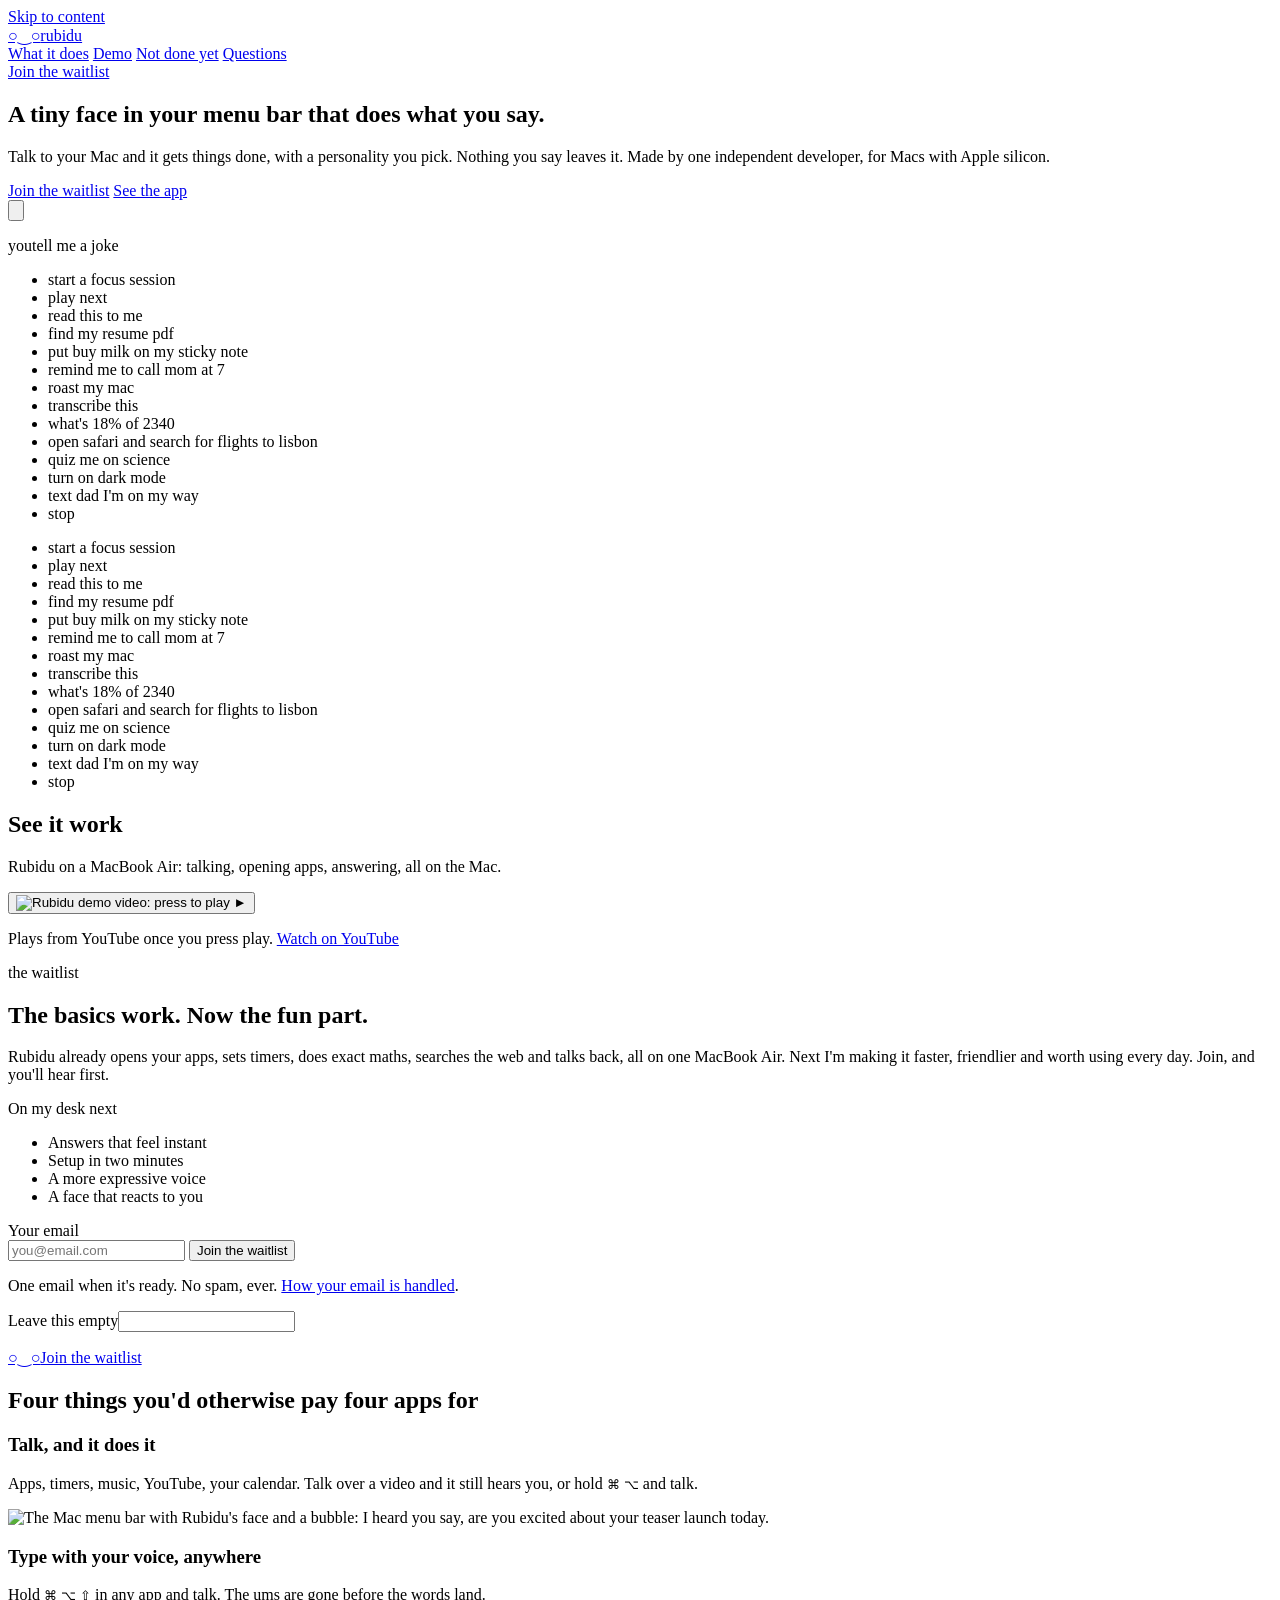
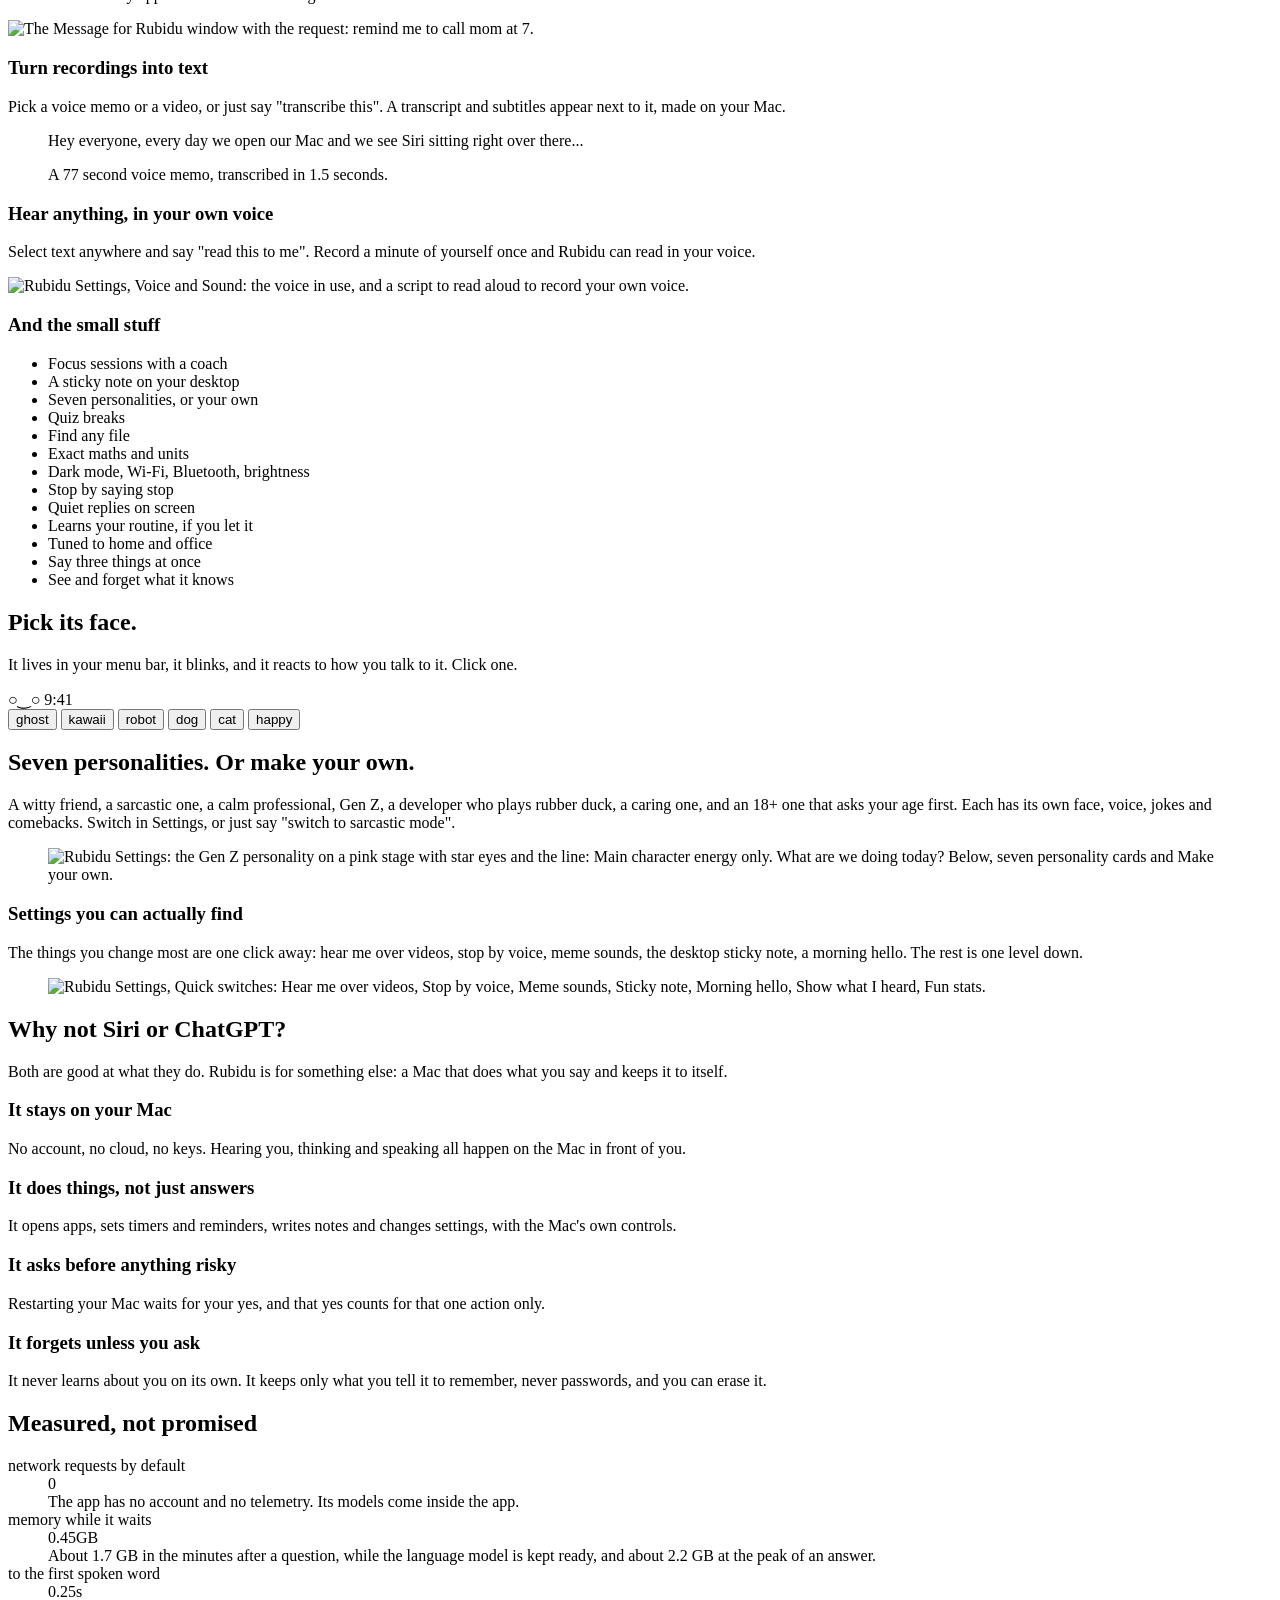
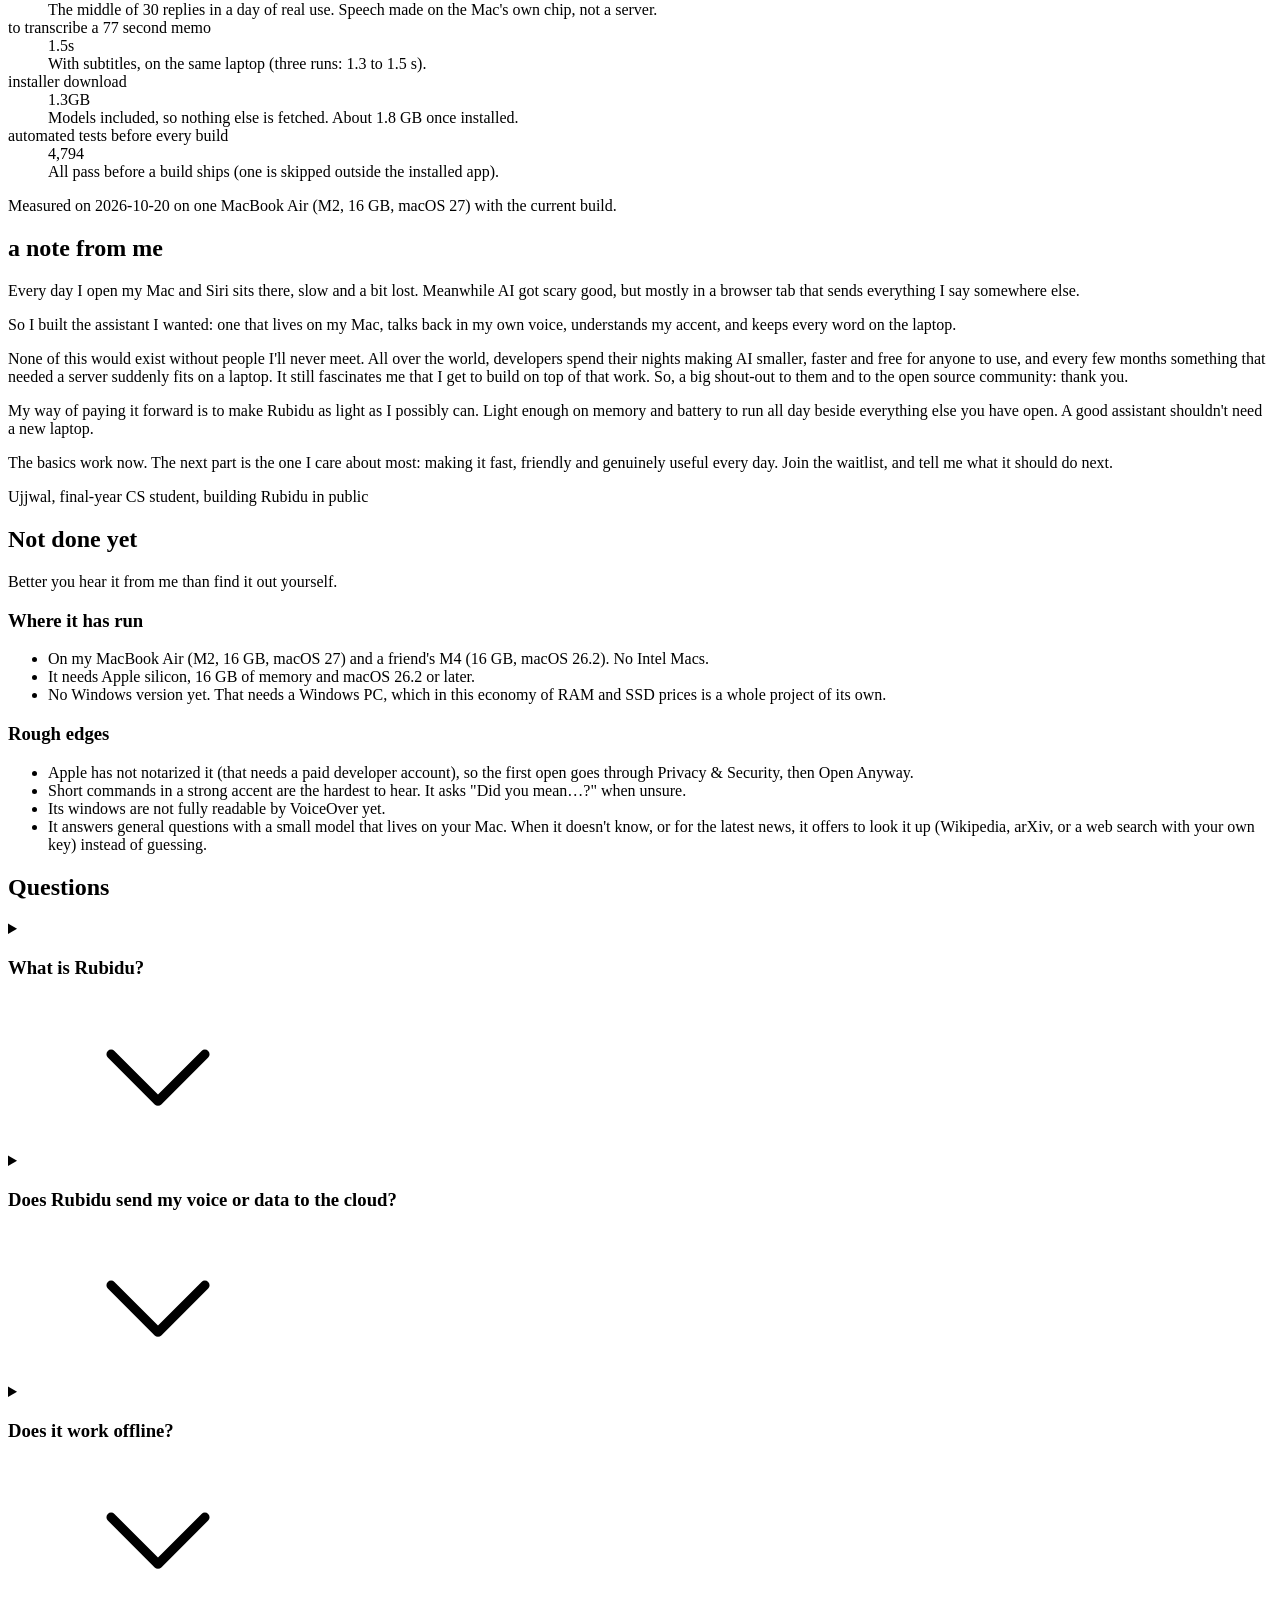
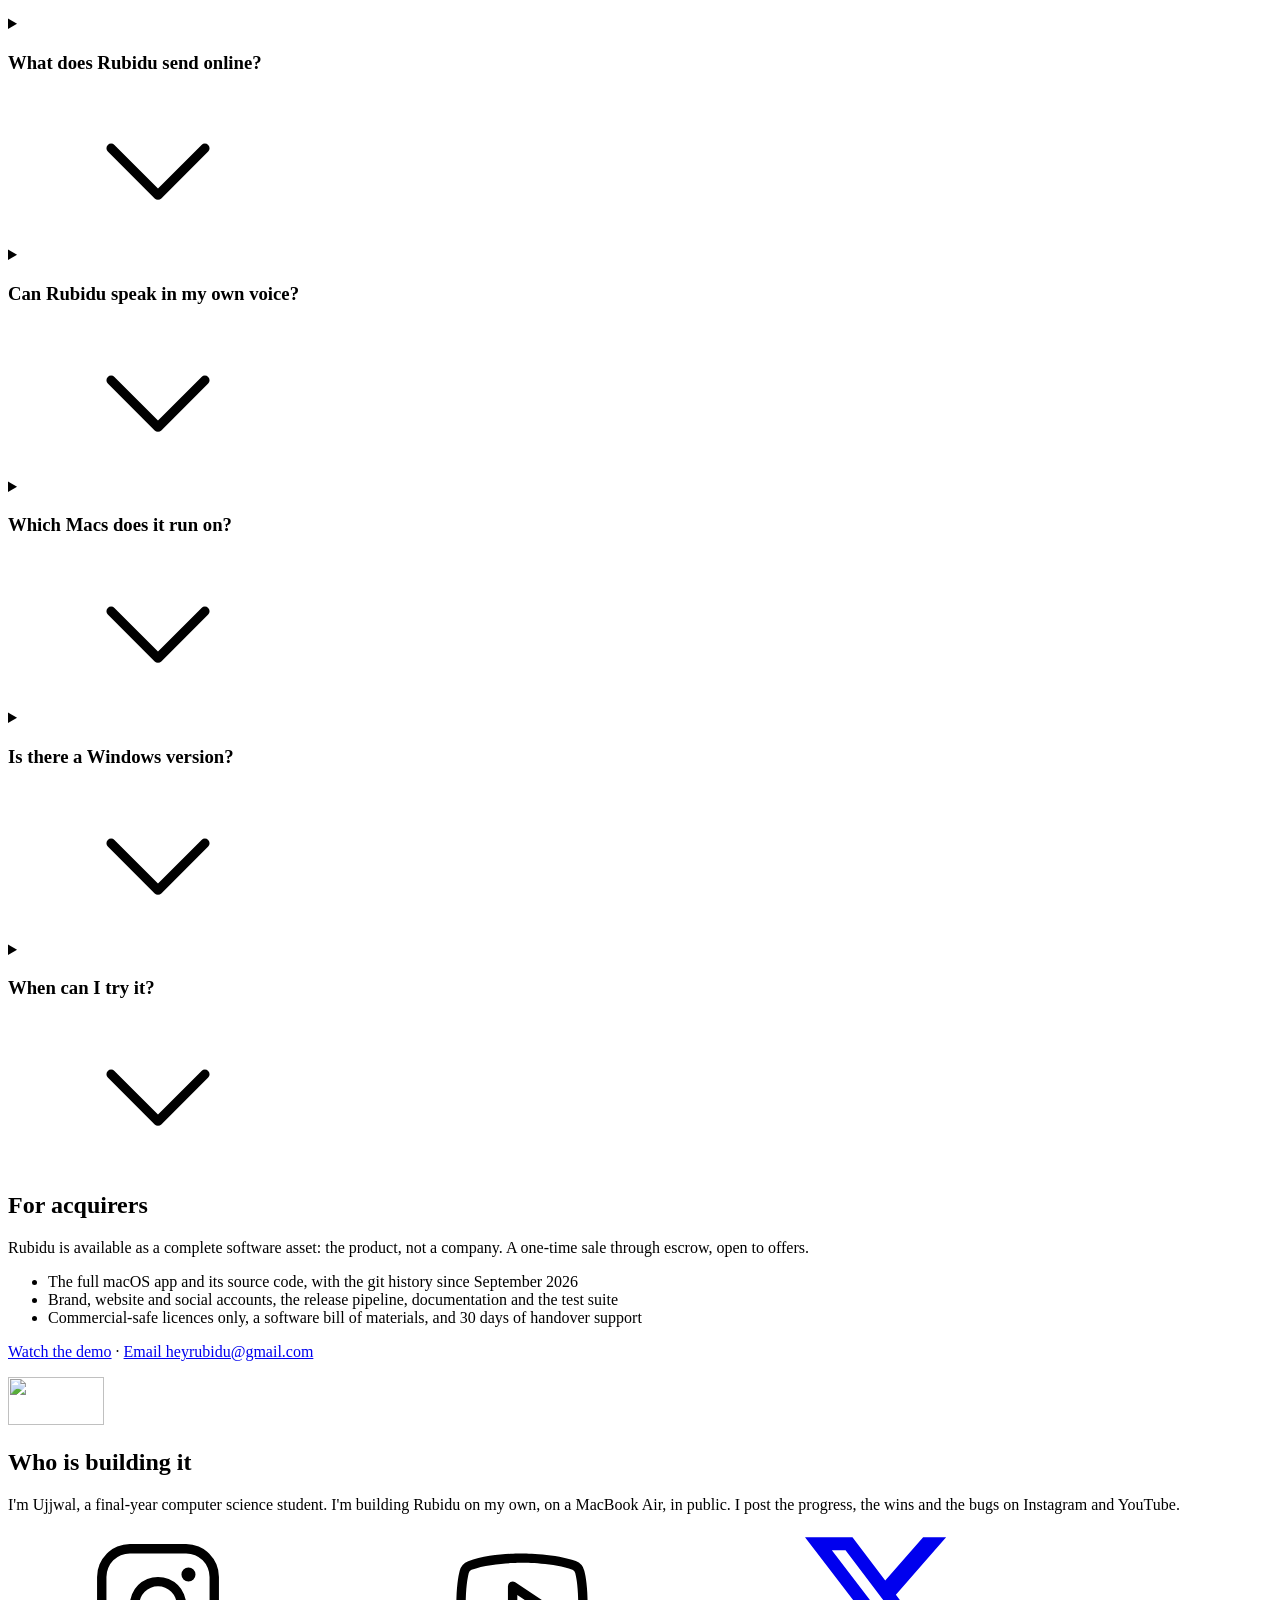
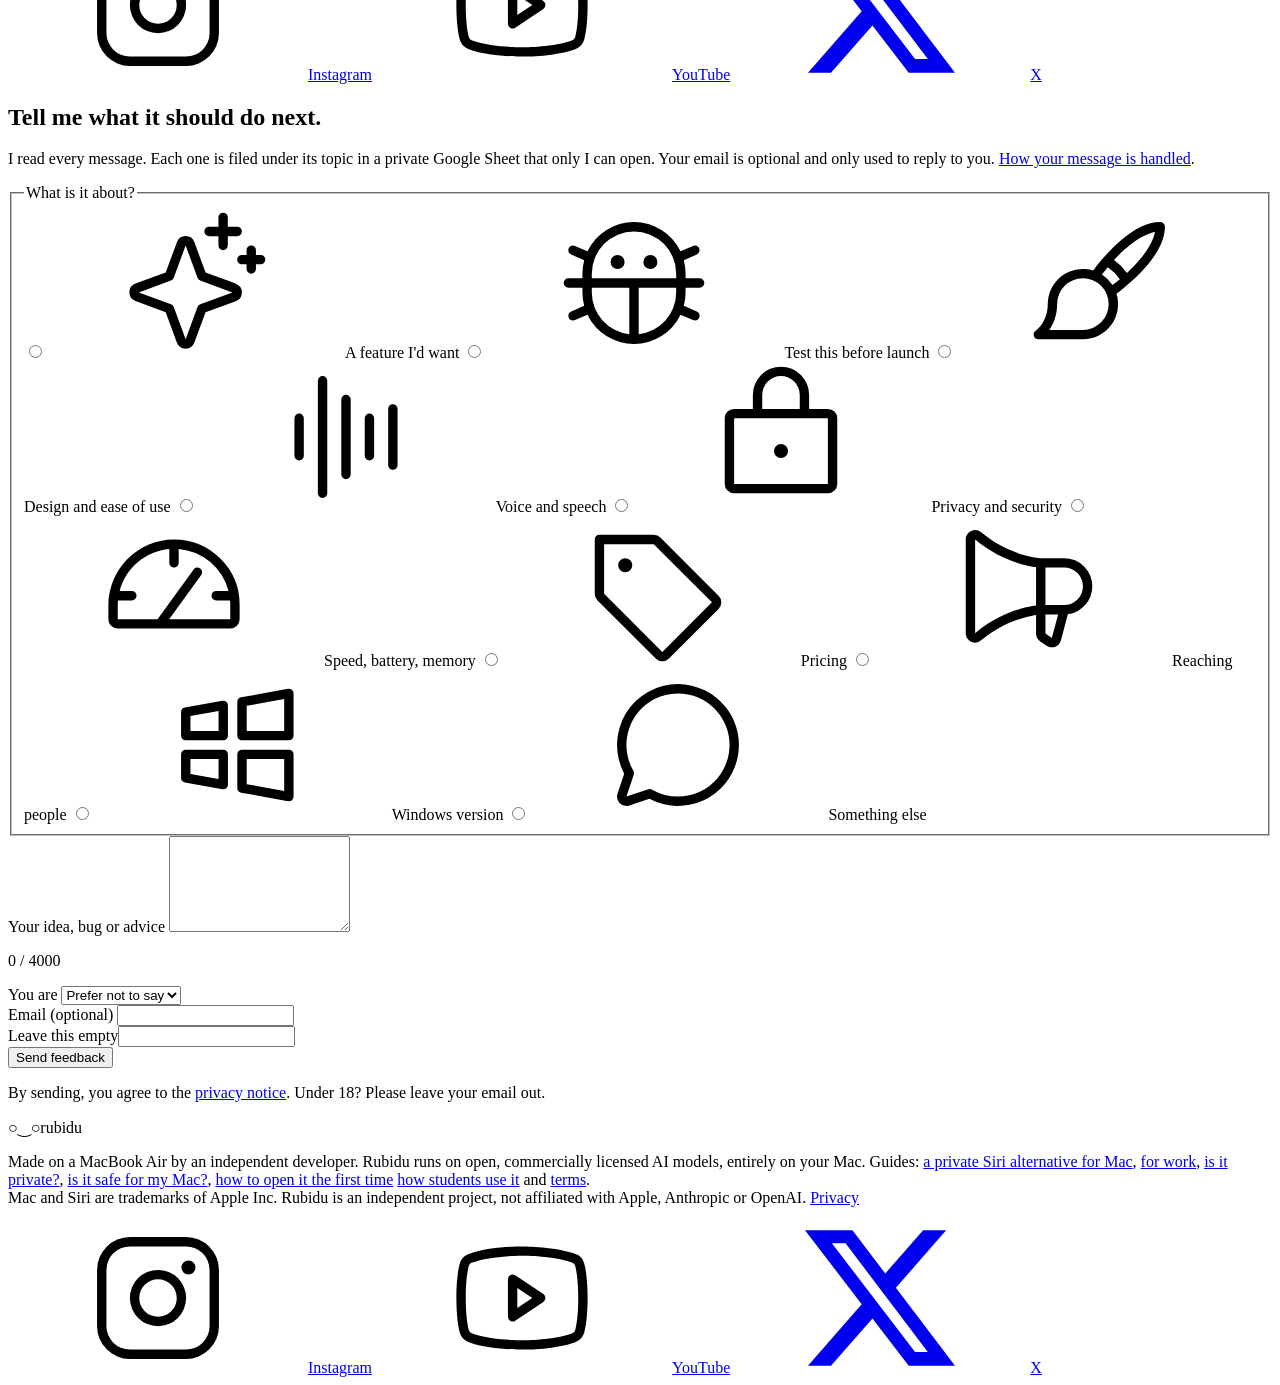
==== index.html @ c42df328 "Test count 4,794 (rc.52)" ====
<!doctype html>
<html lang="en">
<head>
<meta charset="utf-8">
<meta name="viewport" content="width=device-width, initial-scale=1">
<title>Rubidu: a private AI voice assistant for Mac that works offline</title>
<meta name="description" content="A private AI voice assistant that runs entirely on your Mac, even offline. Personalities, focus sessions, dictation anywhere. Apple silicon.">
<meta property="og:title" content="Rubidu: a private AI voice assistant for Mac that works offline">
<meta property="og:description" content="The basics work. Now I&#x27;m making it delightful. Join the waitlist for a private AI assistant that lives on your Mac.">
<meta property="og:image" content="https://ujjwal-ismyname.github.io/rubidu/img/og.png">
<meta property="og:image:width" content="1200">
<meta property="og:image:height" content="630">
<meta property="og:type" content="website">
<meta property="og:url" content="https://ujjwal-ismyname.github.io/rubidu/">
<meta name="twitter:card" content="summary_large_image">
<meta name="twitter:site" content="@Hey_Rubidu">
<meta name="theme-color" content="#15161c" media="(prefers-color-scheme: dark)">
<meta name="theme-color" content="#f6f7fa" media="(prefers-color-scheme: light)">
<link rel="canonical" href="https://ujjwal-ismyname.github.io/rubidu/">
<link rel="icon" href="img/mark.svg" type="image/svg+xml">
<link rel="preload" as="font" type="font/woff2" href="fonts/HankenGrotesk.woff2" crossorigin>
<link rel="preload" as="font" type="font/woff2" href="fonts/BricolageGrotesque.woff2" crossorigin>
<link rel="stylesheet" href="css/fonts.css">
<link rel="stylesheet" href="css/site.css">
<script type="application/ld+json">{"@context": "https://schema.org", "@type": "WebSite", "name": "Rubidu", "url": "https://ujjwal-ismyname.github.io/rubidu/", "description": "Rubidu is a private, local-first voice assistant for macOS, built by a student."}</script>
<script type="application/ld+json">{"@context": "https://schema.org", "@type": "Person", "name": "Ujjwal", "jobTitle": "Computer science student", "description": "Final-year computer science student building Rubidu.", "sameAs": ["https://www.instagram.com/heyrubidu/", "https://www.youtube.com/@heyrubidu", "https://x.com/Hey_Rubidu"]}</script>
<script type="application/ld+json">{"@context": "https://schema.org", "@type": "FAQPage", "mainEntity": [{"@type": "Question", "name": "What is Rubidu?", "acceptedAnswer": {"@type": "Answer", "text": "Rubidu is a voice assistant for macOS that runs entirely on your Mac. You talk to it, it answers in a voice you choose, and it does things for you: apps, timers and reminders, music and volume, messages, dictation into any app, transcribing recordings and reading text aloud."}}, {"@type": "Question", "name": "Does Rubidu send my voice or data to the cloud?", "acceptedAnswer": {"@type": "Answer", "text": "No. Hearing, thinking and speaking all happen on your Mac. There is no account and no telemetry. The only download is the AI models, once, when you press the button in Setup."}}, {"@type": "Question", "name": "Does it work offline?", "acceptedAnswer": {"@type": "Answer", "text": "Yes. Rubidu carries its models inside the app, so it works with no internet connection from the first start. It goes online only to look something up, when you ask or say yes, and each source has its own switch in Settings, Online."}}, {"@type": "Question", "name": "What does Rubidu send online?", "acceptedAnswer": {"@type": "Answer", "text": "Nothing on its own. When you ask it to look something up, or say yes to its offer, it sends the words of your question to the source it uses: Wikipedia, arXiv for research papers, or a web search service if you add your own key. Settings, Online lists each one, what it sends and where, with a switch for each. With them all off, nothing leaves your Mac."}}, {"@type": "Question", "name": "Can Rubidu speak in my own voice?", "acceptedAnswer": {"@type": "Answer", "text": "Yes. You read a short script aloud, and Rubidu learns your voice on your Mac. The recording is never uploaded, and you can delete it whenever you like."}}, {"@type": "Question", "name": "Which Macs does it run on?", "acceptedAnswer": {"@type": "Answer", "text": "Macs with Apple silicon and 16 GB of memory, on macOS 26.2 or later. It has been tested on a MacBook Air M2 (macOS 27) and an M4 (macOS 26.2), both with 16 GB."}}, {"@type": "Question", "name": "Is there a Windows version?", "acceptedAnswer": {"@type": "Answer", "text": "Not yet. A Windows version is planned after the Mac launch."}}, {"@type": "Question", "name": "When can I try it?", "acceptedAnswer": {"@type": "Answer", "text": "The basics already work, and I'm making it great before I hand it out. Join the waitlist at the top of this page and you'll get one email the moment it's ready. Or follow @heyrubidu on Instagram and YouTube to watch it being built."}}]}</script>
<script type="application/ld+json">{"@context": "https://schema.org", "@type": "VideoObject", "name": "See it work", "description": "Rubidu on a MacBook Air: talking, opening apps, answering, all on the Mac.", "thumbnailUrl": "https://i.ytimg.com/vi/pEF-2vNGCJI/hqdefault.jpg", "embedUrl": "https://www.youtube-nocookie.com/embed/pEF-2vNGCJI", "contentUrl": "https://www.youtube.com/watch?v=pEF-2vNGCJI"}</script>
<script type="application/ld+json">{"@context": "https://schema.org", "@type": "SoftwareApplication", "name": "Rubidu", "operatingSystem": "macOS 26.2 or later (Apple silicon, 16 GB)", "applicationCategory": "UtilitiesApplication", "url": "https://ujjwal-ismyname.github.io/rubidu/", "description": "A private AI voice assistant that runs entirely on your Mac, even offline. Personalities, focus sessions, dictation anywhere. Apple silicon.", "image": "https://ujjwal-ismyname.github.io/rubidu/img/og.png"}</script>
<script>(function(){var t=new URLSearchParams(location.search).get("theme");if(t==="light"||t==="dark")document.documentElement.dataset.theme=t;})();</script>
</head>
<body>
<a class="skip" href="#main">Skip to content</a>
<svg width="0" height="0" style="position:absolute" aria-hidden="true"><symbol id="i-brain" viewBox="0 0 256 256"><path d="M248,124a56.11,56.11,0,0,0-32-50.61V72a48,48,0,0,0-88-26.49A48,48,0,0,0,40,72v1.39a56,56,0,0,0,0,101.2V176a48,48,0,0,0,88,26.49A48,48,0,0,0,216,176v-1.41A56.09,56.09,0,0,0,248,124ZM88,208a32,32,0,0,1-31.81-28.56A55.87,55.87,0,0,0,64,180h8a8,8,0,0,0,0-16H64A40,40,0,0,1,50.67,86.27,8,8,0,0,0,56,78.73V72a32,32,0,0,1,64,0v68.26A47.8,47.8,0,0,0,88,128a8,8,0,0,0,0,16,32,32,0,0,1,0,64Zm104-44h-8a8,8,0,0,0,0,16h8a55.87,55.87,0,0,0,7.81-.56A32,32,0,1,1,168,144a8,8,0,0,0,0-16,47.8,47.8,0,0,0-32,12.26V72a32,32,0,0,1,64,0v6.73a8,8,0,0,0,5.33,7.54A40,40,0,0,1,192,164Zm16-52a8,8,0,0,1-8,8h-4a36,36,0,0,1-36-36V80a8,8,0,0,1,16,0v4a20,20,0,0,0,20,20h4A8,8,0,0,1,208,112ZM60,120H56a8,8,0,0,1,0-16h4A20,20,0,0,0,80,84V80a8,8,0,0,1,16,0v4A36,36,0,0,1,60,120Z"/></symbol><symbol id="i-bug" viewBox="0 0 256 256"><path d="M144,92a12,12,0,1,1,12,12A12,12,0,0,1,144,92ZM100,80a12,12,0,1,0,12,12A12,12,0,0,0,100,80Zm116,64A87.76,87.76,0,0,1,213,167l22.24,9.72A8,8,0,0,1,232,192a7.89,7.89,0,0,1-3.2-.67L207.38,182a88,88,0,0,1-158.76,0L27.2,191.33A7.89,7.89,0,0,1,24,192a8,8,0,0,1-3.2-15.33L43,167A87.76,87.76,0,0,1,40,144v-8H16a8,8,0,0,1,0-16H40v-8a87.76,87.76,0,0,1,3-23L20.8,79.33a8,8,0,1,1,6.4-14.66L48.62,74a88,88,0,0,1,158.76,0l21.42-9.36a8,8,0,0,1,6.4,14.66L213,89.05a87.76,87.76,0,0,1,3,23v8h24a8,8,0,0,1,0,16H216ZM56,120H200v-8a72,72,0,0,0-144,0Zm64,95.54V136H56v8A72.08,72.08,0,0,0,120,215.54ZM200,144v-8H136v79.54A72.08,72.08,0,0,0,200,144Z"/></symbol><symbol id="i-caret" viewBox="0 0 256 256"><path d="M213.66,101.66l-80,80a8,8,0,0,1-11.32,0l-80-80A8,8,0,0,1,53.66,90.34L128,164.69l74.34-74.35a8,8,0,0,1,11.32,11.32Z"/></symbol><symbol id="i-chat-circle" viewBox="0 0 256 256"><path d="M128,24A104,104,0,0,0,36.18,176.88L24.83,210.93a16,16,0,0,0,20.24,20.24l34.05-11.35A104,104,0,1,0,128,24Zm0,192a87.87,87.87,0,0,1-44.06-11.81,8,8,0,0,0-6.54-.67L40,216,52.47,178.6a8,8,0,0,0-.66-6.54A88,88,0,1,1,128,216Z"/></symbol><symbol id="i-ear" viewBox="0 0 256 256"><path d="M216,104a8,8,0,0,1-16,0,72,72,0,0,0-144,0c0,26.7,8.53,34.92,17.57,43.64C82.21,156,92,165.41,92,188a36,36,0,0,0,36,36c10.24,0,18.45-4.16,25.83-13.09a8,8,0,1,1,12.34,10.18C155.81,233.64,143,240,128,240a52.06,52.06,0,0,1-52-52c0-15.79-5.68-21.27-13.54-28.84C52.46,149.5,40,137.5,40,104a88,88,0,0,1,176,0Zm-38.13,57.08A8,8,0,0,0,166.93,164,8,8,0,0,1,152,160c0-9.33,4.82-15.76,10.4-23.2,6.37-8.5,13.6-18.13,13.6-32.8a48,48,0,0,0-96,0,8,8,0,0,0,16,0,32,32,0,0,1,64,0c0,9.33-4.82,15.76-10.4,23.2-6.37,8.5-13.6,18.13-13.6,32.8a24,24,0,0,0,44.78,12A8,8,0,0,0,177.87,161.08Z"/></symbol><symbol id="i-gauge" viewBox="0 0 256 256"><path d="M207.06,72.67A111.24,111.24,0,0,0,128,40h-.4C66.07,40.21,16,91,16,153.13V176a16,16,0,0,0,16,16H224a16,16,0,0,0,16-16V152A111.25,111.25,0,0,0,207.06,72.67ZM224,176H119.71l54.76-75.3a8,8,0,0,0-12.94-9.42L99.92,176H32V153.13c0-3.08.15-6.12.43-9.13H56a8,8,0,0,0,0-16H35.27c10.32-38.86,44-68.24,84.73-71.66V80a8,8,0,0,0,16,0V56.33A96.14,96.14,0,0,1,221,128H200a8,8,0,0,0,0,16h23.67c.21,2.65.33,5.31.33,8Z"/></symbol><symbol id="i-lightning" viewBox="0 0 256 256"><path d="M215.79,118.17a8,8,0,0,0-5-5.66L153.18,90.9l14.66-73.33a8,8,0,0,0-13.69-7l-112,120a8,8,0,0,0,3,13l57.63,21.61L88.16,238.43a8,8,0,0,0,13.69,7l112-120A8,8,0,0,0,215.79,118.17ZM109.37,214l10.47-52.38a8,8,0,0,0-5-9.06L62,132.71l84.62-90.66L136.16,94.43a8,8,0,0,0,5,9.06l52.8,19.8Z"/></symbol><symbol id="i-lock" viewBox="0 0 256 256"><path d="M208,80H176V56a48,48,0,0,0-96,0V80H48A16,16,0,0,0,32,96V208a16,16,0,0,0,16,16H208a16,16,0,0,0,16-16V96A16,16,0,0,0,208,80ZM96,56a32,32,0,0,1,64,0V80H96ZM208,208H48V96H208V208Zm-68-56a12,12,0,1,1-12-12A12,12,0,0,1,140,152Z"/></symbol><symbol id="i-megaphone" viewBox="0 0 256 256"><path d="M248,120a48.05,48.05,0,0,0-48-48H160.2c-2.91-.17-53.62-3.74-101.91-44.24A16,16,0,0,0,32,40V200a16,16,0,0,0,26.29,12.25c37.77-31.68,77-40.76,93.71-43.3v31.72A16,16,0,0,0,159.12,214l11,7.33A16,16,0,0,0,194.5,212l11.77-44.36A48.07,48.07,0,0,0,248,120ZM48,199.93V40h0c42.81,35.91,86.63,45,104,47.24v65.48C134.65,155,90.84,164.07,48,199.93Zm131,8,0,.11-11-7.33V168h21.6ZM200,152H168V88h32a32,32,0,1,1,0,64Z"/></symbol><symbol id="i-microphone" viewBox="0 0 256 256"><path d="M128,176a48.05,48.05,0,0,0,48-48V64a48,48,0,0,0-96,0v64A48.05,48.05,0,0,0,128,176ZM96,64a32,32,0,0,1,64,0v64a32,32,0,0,1-64,0Zm40,143.6V240a8,8,0,0,1-16,0V207.6A80.11,80.11,0,0,1,48,128a8,8,0,0,1,16,0,64,64,0,0,0,128,0,8,8,0,0,1,16,0A80.11,80.11,0,0,1,136,207.6Z"/></symbol><symbol id="i-paint-brush" viewBox="0 0 256 256"><path d="M232,32a8,8,0,0,0-8-8c-44.08,0-89.31,49.71-114.43,82.63A60,60,0,0,0,32,164c0,30.88-19.54,44.73-20.47,45.37A8,8,0,0,0,16,224H92a60,60,0,0,0,57.37-77.57C182.3,121.31,232,76.08,232,32ZM92,208H34.63C41.38,198.41,48,183.92,48,164a44,44,0,1,1,44,44Zm32.42-94.45q5.14-6.66,10.09-12.55A76.23,76.23,0,0,1,155,121.49q-5.9,4.94-12.55,10.09A60.54,60.54,0,0,0,124.42,113.55Zm42.7-2.68a92.57,92.57,0,0,0-22-22c31.78-34.53,55.75-45,69.9-47.91C212.17,55.12,201.65,79.09,167.12,110.87Z"/></symbol><symbol id="i-shield-check" viewBox="0 0 256 256"><path d="M208,40H48A16,16,0,0,0,32,56v56c0,52.72,25.52,84.67,46.93,102.19,23.06,18.86,46,25.26,47,25.53a8,8,0,0,0,4.2,0c1-.27,23.91-6.67,47-25.53C198.48,196.67,224,164.72,224,112V56A16,16,0,0,0,208,40Zm0,72c0,37.07-13.66,67.16-40.6,89.42A129.3,129.3,0,0,1,128,223.62a128.25,128.25,0,0,1-38.92-21.81C61.82,179.51,48,149.3,48,112l0-56,160,0ZM82.34,141.66a8,8,0,0,1,11.32-11.32L112,148.69l50.34-50.35a8,8,0,0,1,11.32,11.32l-56,56a8,8,0,0,1-11.32,0Z"/></symbol><symbol id="i-sparkle" viewBox="0 0 256 256"><path d="M197.58,129.06,146,110l-19-51.62a15.92,15.92,0,0,0-29.88,0L78,110l-51.62,19a15.92,15.92,0,0,0,0,29.88L78,178l19,51.62a15.92,15.92,0,0,0,29.88,0L146,178l51.62-19a15.92,15.92,0,0,0,0-29.88ZM137,164.22a8,8,0,0,0-4.74,4.74L112,223.85,91.78,169A8,8,0,0,0,87,164.22L32.15,144,87,123.78A8,8,0,0,0,91.78,119L112,64.15,132.22,119a8,8,0,0,0,4.74,4.74L191.85,144ZM144,40a8,8,0,0,1,8-8h16V16a8,8,0,0,1,16,0V32h16a8,8,0,0,1,0,16H184V64a8,8,0,0,1-16,0V48H152A8,8,0,0,1,144,40ZM248,88a8,8,0,0,1-8,8h-8v8a8,8,0,0,1-16,0V96h-8a8,8,0,0,1,0-16h8V72a8,8,0,0,1,16,0v8h8A8,8,0,0,1,248,88Z"/></symbol><symbol id="i-speaker-high" viewBox="0 0 256 256"><path d="M155.51,24.81a8,8,0,0,0-8.42.88L77.25,80H32A16,16,0,0,0,16,96v64a16,16,0,0,0,16,16H77.25l69.84,54.31A8,8,0,0,0,160,224V32A8,8,0,0,0,155.51,24.81ZM32,96H72v64H32ZM144,207.64,88,164.09V91.91l56-43.55Zm54-106.08a40,40,0,0,1,0,52.88,8,8,0,0,1-12-10.58,24,24,0,0,0,0-31.72,8,8,0,0,1,12-10.58ZM248,128a79.9,79.9,0,0,1-20.37,53.34,8,8,0,0,1-11.92-10.67,64,64,0,0,0,0-85.33,8,8,0,1,1,11.92-10.67A79.83,79.83,0,0,1,248,128Z"/></symbol><symbol id="i-tag" viewBox="0 0 256 256"><path d="M243.31,136,144,36.69A15.86,15.86,0,0,0,132.69,32H40a8,8,0,0,0-8,8v92.69A15.86,15.86,0,0,0,36.69,144L136,243.31a16,16,0,0,0,22.63,0l84.68-84.68a16,16,0,0,0,0-22.63Zm-96,96L48,132.69V48h84.69L232,147.31ZM96,84A12,12,0,1,1,84,72,12,12,0,0,1,96,84Z"/></symbol><symbol id="i-translate" viewBox="0 0 256 256"><path d="M247.15,212.42l-56-112a8,8,0,0,0-14.31,0l-21.71,43.43A88,88,0,0,1,108,126.93,103.65,103.65,0,0,0,135.69,64H160a8,8,0,0,0,0-16H104V32a8,8,0,0,0-16,0V48H32a8,8,0,0,0,0,16h87.63A87.76,87.76,0,0,1,96,116.35a87.74,87.74,0,0,1-19-31,8,8,0,1,0-15.08,5.34A103.63,103.63,0,0,0,84,127a87.55,87.55,0,0,1-52,17,8,8,0,0,0,0,16,103.46,103.46,0,0,0,64-22.08,104.18,104.18,0,0,0,51.44,21.31l-26.6,53.19a8,8,0,0,0,14.31,7.16L148.94,192h70.11l13.79,27.58A8,8,0,0,0,240,224a8,8,0,0,0,7.15-11.58ZM156.94,176,184,121.89,211.05,176Z"/></symbol><symbol id="i-waveform" viewBox="0 0 256 256"><path d="M56,96v64a8,8,0,0,1-16,0V96a8,8,0,0,1,16,0ZM88,24a8,8,0,0,0-8,8V224a8,8,0,0,0,16,0V32A8,8,0,0,0,88,24Zm40,32a8,8,0,0,0-8,8V192a8,8,0,0,0,16,0V64A8,8,0,0,0,128,56Zm40,32a8,8,0,0,0-8,8v64a8,8,0,0,0,16,0V96A8,8,0,0,0,168,88Zm40-16a8,8,0,0,0-8,8v96a8,8,0,0,0,16,0V80A8,8,0,0,0,208,72Z"/></symbol><symbol id="i-windows-logo" viewBox="0 0 256 256"><path d="M208,136H128a8,8,0,0,0-8,8v57.45a8,8,0,0,0,6.57,7.88l80,14.54A7.61,7.61,0,0,0,208,224a8,8,0,0,0,8-8V144A8,8,0,0,0,208,136Zm-8,70.41-64-11.63V152h64ZM96,136H32a8,8,0,0,0-8,8v40a8,8,0,0,0,6.57,7.87l64,11.64a8.54,8.54,0,0,0,1.43.13,8,8,0,0,0,8-8V144A8,8,0,0,0,96,136Zm-8,50.05-48-8.73V152H88ZM213.13,33.86a8,8,0,0,0-6.56-1.73l-80,14.55A8,8,0,0,0,120,54.55V112a8,8,0,0,0,8,8h80a8,8,0,0,0,8-8V40A8,8,0,0,0,213.13,33.86ZM200,104H136V61.22l64-11.63ZM101.13,54.22a8,8,0,0,0-6.56-1.73l-64,11.64A8,8,0,0,0,24,72v40a8,8,0,0,0,8,8H96a8,8,0,0,0,8-8V60.36A8,8,0,0,0,101.13,54.22ZM88,104H40V78.68L88,70Z"/></symbol><symbol id="i-instagram" viewBox="0 0 256 256"><path d="M128,80a48,48,0,1,0,48,48A48.05,48.05,0,0,0,128,80Zm0,80a32,32,0,1,1,32-32A32,32,0,0,1,128,160ZM176,24H80A56.06,56.06,0,0,0,24,80v96a56.06,56.06,0,0,0,56,56h96a56.06,56.06,0,0,0,56-56V80A56.06,56.06,0,0,0,176,24Zm40,152a40,40,0,0,1-40,40H80a40,40,0,0,1-40-40V80A40,40,0,0,1,80,40h96a40,40,0,0,1,40,40ZM192,76a12,12,0,1,1-12-12A12,12,0,0,1,192,76Z"/></symbol><symbol id="i-x" viewBox="0 0 24 24"><path fill="currentColor" d="M18.901 1.153h3.68l-8.04 9.19L24 22.846h-7.406l-5.8-7.584-6.638 7.584H.474l8.6-9.83L0 1.154h7.594l5.243 6.932ZM17.61 20.644h2.039L6.486 3.24H4.298Z"/></symbol><symbol id="i-youtube" viewBox="0 0 256 256"><path d="M164.44,121.34l-48-32A8,8,0,0,0,104,96v64a8,8,0,0,0,12.44,6.66l48-32a8,8,0,0,0,0-13.32ZM120,145.05V111l25.58,17ZM234.33,69.52a24,24,0,0,0-14.49-16.4C185.56,39.88,131,40,128,40s-57.56-.12-91.84,13.12a24,24,0,0,0-14.49,16.4C19.08,79.5,16,97.74,16,128s3.08,48.5,5.67,58.48a24,24,0,0,0,14.49,16.41C69,215.56,120.4,216,127.34,216h1.32c6.94,0,58.37-.44,91.18-13.11a24,24,0,0,0,14.49-16.41c2.59-10,5.67-28.22,5.67-58.48S236.92,79.5,234.33,69.52Zm-15.49,113a8,8,0,0,1-4.77,5.49c-31.65,12.22-85.48,12-86,12H128c-.54,0-54.33.2-86-12a8,8,0,0,1-4.77-5.49C34.8,173.39,32,156.57,32,128s2.8-45.39,5.16-54.47A8,8,0,0,1,41.93,68c30.52-11.79,81.66-12,85.85-12h.27c.54,0,54.38-.18,86,12a8,8,0,0,1,4.77,5.49C221.2,82.61,224,99.43,224,128S221.2,173.39,218.84,182.47Z"/></symbol></svg>

<header class="nav">
  <div class="wrap nav-row">
    <a class="brand" href="#top" aria-label="Rubidu home"><span class="brand-face" aria-hidden="true">○‿○</span><span>rubidu</span></a>
    <nav aria-label="Sections">
      <a href="#app">What it does</a>
      <a href="#demo">Demo</a>
      <a href="#status">Not done yet</a>
      <a href="#faq">Questions</a>
    </nav>
    <a class="btn btn-primary btn-sm" href="#waitlist">Join the waitlist</a>
  </div>
</header>

<main id="main">

<section class="hero" id="top">
  <div class="wrap hero-grid">
    <div class="hero-copy reveal">
      <h1>A tiny face in your menu bar that does what you say.</h1>
      <p class="lede">Talk to your Mac and it gets things done, with a personality you pick. Nothing you say leaves it. Made by one independent developer, for Macs with Apple silicon.</p>
      <div class="cta-row">
        <a class="btn btn-primary" href="#waitlist">Join the waitlist</a>
        <a class="btn btn-ghost" href="#app">See the app</a>
      </div>
    </div>
    <div class="hero-visual">
      <button class="face-btn" type="button" aria-label="Rubidu's face. Click it.">
        <svg class="face" viewBox="0 0 465 231" aria-hidden="true">
          <g class="eye" data-cx="111"><circle class="ring" cx="111" cy="111" r="75"/><circle class="pupil" cx="111" cy="111" r="24"/></g>
          <g class="eye" data-cx="354"><circle class="ring" cx="354" cy="111" r="75"/><circle class="pupil" cx="354" cy="111" r="24"/></g>
          <path class="smile" d="M199 166 Q232.5 213 266 166"/>
        </svg>
      </button>
      <p class="bubble" aria-live="polite"><span class="who">you</span><span class="line">tell me a joke</span></p>
    </div>
  </div>
  <div class="say" aria-label="Things people say to Rubidu"><ul class="say-track"><li>start a focus session</li><li>play next</li><li>read this to me</li><li>find my resume pdf</li><li>put buy milk on my sticky note</li><li>remind me to call mom at 7</li><li>roast my mac</li><li>transcribe this</li><li>what's 18% of 2340</li><li>open safari and search for flights to lisbon</li><li>quiz me on science</li><li>turn on dark mode</li><li>text dad I'm on my way</li><li>stop</li></ul><ul class="say-track" aria-hidden="true"><li>start a focus session</li><li>play next</li><li>read this to me</li><li>find my resume pdf</li><li>put buy milk on my sticky note</li><li>remind me to call mom at 7</li><li>roast my mac</li><li>transcribe this</li><li>what's 18% of 2340</li><li>open safari and search for flights to lisbon</li><li>quiz me on science</li><li>turn on dark mode</li><li>text dad I'm on my way</li><li>stop</li></ul></div>
</section>

<section class="demo" id="demo" aria-labelledby="demo-h">
  <div class="wrap">
    <h2 id="demo-h" class="reveal">See it work</h2>
    <p class="lede">Rubidu on a MacBook Air: talking, opening apps, answering, all on the Mac.</p>
    <div class="demo-frame" data-youtube="pEF-2vNGCJI">
      <button class="demo-play" type="button" aria-label="Play the demo video (loads YouTube)">
        <img src="img/og.png" alt="Rubidu demo video: press to play" width="1200" height="630" loading="lazy">
        <span class="demo-btn" aria-hidden="true">&#9658;</span>
      </button>
    </div>
    <p class="fine">Plays from YouTube once you press play. <a href="https://www.youtube.com/watch?v=pEF-2vNGCJI" rel="noopener">Watch on YouTube</a></p>
  </div>
</section>

<section class="waitlist" id="waitlist" aria-labelledby="wl-h">
  <div class="wrap">
    <div class="wl-card reveal">
      <div class="wl-copy">
        <p class="kicker"><span class="kicker-dot" aria-hidden="true"></span>the waitlist</p>
        <h2 id="wl-h">The basics work. Now the fun part.</h2>
        <p class="section-sub">Rubidu already opens your apps, sets timers, does exact maths, searches the web and talks back, all on one MacBook Air. Next I'm making it faster, friendlier and worth using every day. Join, and you'll hear first.</p>
        <p class="wl-next-h">On my desk next</p>
        <ul class="wl-next"><li>Answers that feel instant</li><li>Setup in two minutes</li><li>A more expressive voice</li><li>A face that reacts to you</li></ul>
      </div>
      <div class="wl-box">
        <form class="wl-form" id="wl-form" novalidate>
          <label class="wl-label" for="wl-email">Your email</label>
          <div class="wl-row">
            <input id="wl-email" name="email" type="email" inputmode="email" autocomplete="email" maxlength="200"
                   placeholder="you@email.com" required aria-describedby="wl-promise wl-err">
            <button class="btn btn-primary" type="submit" id="wl-send">Join the waitlist</button>
          </div>
          <p class="fine" id="wl-promise">One email when it's ready. No spam, ever. <a href="privacy.html#waitlist">How your email is handled</a>.</p>
          <p class="error" id="wl-err" hidden>That email doesn't look right.</p>
          <div class="hp" aria-hidden="true"><label for="wl-website">Leave this empty</label><input id="wl-website" name="website" tabindex="-1" autocomplete="off"></div>
          <p class="form-status" id="wl-status" role="status" aria-live="polite"></p>
        </form>
        <p class="wl-count" id="wl-count" hidden><span class="wl-faces" aria-hidden="true">○‿○ ◕‿◕ ✦‿✦</span><span><b id="wl-n">0</b> people are waiting</span></p>
        <div class="wl-done" id="wl-done" hidden tabindex="-1">
          <p class="wl-face" aria-hidden="true">✦‿✦</p>
          <h3>You're in. <span id="wl-pos"></span></h3>
          <form class="wl-more" id="wl-more">
            <p class="wl-more-h">Two quick taps help me build the right thing first:</p>
            <fieldset class="field wl-q">
              <legend>Your Mac</legend>
              <div class="chip-row"><label class="choice"><input type="radio" name="mac" value="apple-silicon"><span>Apple silicon (M1 and newer)</span></label><label class="choice"><input type="radio" name="mac" value="intel"><span>Intel</span></label><label class="choice"><input type="radio" name="mac" value="no-mac"><span>No Mac yet</span></label><label class="choice"><input type="radio" name="mac" value="unsure"><span>Not sure</span></label></div>
            </fieldset>
            <fieldset class="field wl-q">
              <legend>What would you use most? <span class="opt">(pick any)</span></legend>
              <div class="chip-row"><label class="choice"><input type="checkbox" name="uses" value="talk"><span>Talking to my Mac</span></label><label class="choice"><input type="checkbox" name="uses" value="dictate"><span>Typing with my voice</span></label><label class="choice"><input type="checkbox" name="uses" value="transcribe"><span>Transcribing recordings</span></label><label class="choice"><input type="checkbox" name="uses" value="read"><span>Hearing text read aloud</span></label><label class="choice"><input type="checkbox" name="uses" value="privacy"><span>Nothing leaves my Mac</span></label></div>
            </fieldset>
            <fieldset class="field wl-q">
              <legend>Would you pay for it?</legend>
              <div class="chip-row"><label class="choice"><input type="radio" name="pay" value="monthly"><span data-tpl="{monthly} a month">$2.99 a month</span></label><label class="choice"><input type="radio" name="pay" value="once-low"><span data-tpl="{once-low}, once">$12, once</span></label><label class="choice"><input type="radio" name="pay" value="once-high"><span data-tpl="{once-high}, once">$24, once</span></label><label class="choice"><input type="radio" name="pay" value="unsure"><span>Not sure yet</span></label></div>
            </fieldset>
            <button class="btn btn-primary btn-sm" type="submit" id="wl-more-send">Send answers</button>
            <p class="form-status" id="wl-more-status" role="status" aria-live="polite"></p>
          </form>
          <div class="wl-share">
            <p>Know someone who'd love this? Send them the link.</p>
            <button class="btn btn-ghost btn-sm" type="button" id="wl-share">Share Rubidu</button>
          </div>
        </div>
      </div>
    </div>
  </div>
</section>

<a class="wl-pill" id="wl-pill" href="#waitlist"><span class="brand-face" aria-hidden="true">○‿○</span>Join the waitlist</a>


<section class="jobs" id="app" aria-labelledby="app-h">
  <div class="wrap">
    <h2 id="app-h" class="reveal">Four things you'd otherwise pay four apps for</h2>
    <div class="job-grid">
      <article class="job job-1 reveal">
        <h3>Talk, and it does it</h3>
        <p>Apps, timers, music, YouTube, your calendar. Talk over a video and it still hears you, or hold <kbd>⌘</kbd> <kbd>⌥</kbd> and talk.</p>
        <div class="job-visual"><img src="img/heard.png" loading="lazy" alt="The Mac menu bar with Rubidu&#x27;s face and a bubble: I heard you say, are you excited about your teaser launch today."></div>
      </article>
      <article class="job job-2 reveal">
        <h3>Type with your voice, anywhere</h3>
        <p>Hold <kbd>⌘</kbd> <kbd>⌥</kbd> <kbd>⇧</kbd> in any app and talk. The ums are gone before the words land.</p>
        <div class="job-visual"><img src="img/type.webp" loading="lazy" alt="The Message for Rubidu window with the request: remind me to call mom at 7."></div>
      </article>
      <article class="job job-3 reveal">
        <h3>Turn recordings into text</h3>
        <p>Pick a voice memo or a video, or just say "transcribe this". A transcript and subtitles appear next to it, made on your Mac.</p>
        <div class="job-visual"><blockquote class="transcript"><p>Hey everyone, every day we open our Mac and we see Siri sitting right over there...</p><footer>A 77 second voice memo, transcribed in 1.5 seconds.</footer></blockquote></div>
      </article>
      <article class="job job-4 reveal">
        <h3>Hear anything, in your own voice</h3>
        <p>Select text anywhere and say "read this to me". Record a minute of yourself once and Rubidu can read in your voice.</p>
        <div class="job-visual"><img src="img/voice-page.png" loading="lazy" alt="Rubidu Settings, Voice and Sound: the voice in use, and a script to read aloud to record your own voice."></div>
      </article>
      <article class="job job-more reveal">
        <h3>And the small stuff</h3>
        <ul class="chips"><li>Focus sessions with a coach</li><li>A sticky note on your desktop</li><li>Seven personalities, or your own</li><li>Quiz breaks</li><li>Find any file</li><li>Exact maths and units</li><li>Dark mode, Wi-Fi, Bluetooth, brightness</li><li>Stop by saying stop</li><li>Quiet replies on screen</li><li>Learns your routine, if you let it</li><li>Tuned to home and office</li><li>Say three things at once</li><li>See and forget what it knows</li></ul>
      </article>
    </div>
  </div>
</section>

<section class="faces" aria-labelledby="faces-h">
  <div class="wrap faces-row">
    <div class="reveal">
      <h2 id="faces-h">Pick its face.</h2>
      <p class="section-sub">It lives in your menu bar, it blinks, and it reacts to how you talk to it. Click one.</p>
    </div>
    <div class="menubar reveal">
      <span class="menubar-face" id="menubar-face"><b>○</b><i>‿</i><b>○</b></span>
      <span class="menubar-time" aria-hidden="true">9:41</span>
    </div>
    <div class="face-picker reveal" role="group" aria-label="Face styles">
      <button type="button" data-face="○‿○" data-eyes="#22D3EE" data-smile="#22D3EE" aria-pressed="true">ghost</button>
      <button type="button" data-face="(•‿•)" data-eyes="#FFFFFF" data-smile="#FF6EB4">kawaii</button>
      <button type="button" data-face="[•_•]" data-eyes="#34D399" data-smile="#34D399">robot</button>
      <button type="button" data-face="(◕ᴥ◕)" data-eyes="#A78BFA" data-smile="#FACC15">dog</button>
      <button type="button" data-face="(=^･ω･^=)" data-eyes="#FB923C" data-smile="#FFFFFF">cat</button>
      <button type="button" data-face="✦‿✦" data-eyes="#60A5FA" data-smile="#FF6EB4">happy</button>
    </div>
  </div>
</section>

<section class="people" id="personalities" aria-labelledby="people-h">
  <div class="wrap">
    <div class="people-head reveal">
      <h2 id="people-h">Seven personalities. Or make your own.</h2>
      <p class="section-sub">A witty friend, a sarcastic one, a calm professional, Gen Z, a developer who plays rubber duck, a caring one, and an 18+ one that asks your age first. Each has its own face, voice, jokes and comebacks. Switch in Settings, or just say "switch to sarcastic mode".</p>
    </div>
    <figure class="people-shot reveal"><img src="img/personalities.jpg" width="1440" height="766" loading="lazy" alt="Rubidu Settings: the Gen Z personality on a pink stage with star eyes and the line: Main character energy only. What are we doing today? Below, seven personality cards and Make your own."></figure>
    <div class="people-row">
      <div class="people-copy reveal">
        <h3>Settings you can actually find</h3>
        <p>The things you change most are one click away: hear me over videos, stop by voice, meme sounds, the desktop sticky note, a morning hello. The rest is one level down.</p>
      </div>
      <figure class="people-shot people-small reveal"><img src="img/quick-switches.jpg" width="1440" height="427" loading="lazy" alt="Rubidu Settings, Quick switches: Hear me over videos, Stop by voice, Meme sounds, Sticky note, Morning hello, Show what I heard, Fun stats."></figure>
    </div>
  </div>
</section>


<section class="status why" id="why" aria-labelledby="why-h">
  <div class="wrap">
    <h2 id="why-h" class="reveal">Why not Siri or ChatGPT?</h2>
    <p class="section-sub reveal">Both are good at what they do. Rubidu is for something else: a Mac that does what you say and keeps it to itself.</p>
    <div class="todo">
      <div class="todo-group why-card reveal">
        <h3>It stays on your Mac</h3>
        <p>No account, no cloud, no keys. Hearing you, thinking and speaking all happen on the Mac in front of you.</p>
      </div>
      <div class="todo-group why-card reveal">
        <h3>It does things, not just answers</h3>
        <p>It opens apps, sets timers and reminders, writes notes and changes settings, with the Mac's own controls.</p>
      </div>
      <div class="todo-group why-card reveal">
        <h3>It asks before anything risky</h3>
        <p>Restarting your Mac waits for your yes, and that yes counts for that one action only.</p>
      </div>
      <div class="todo-group why-card reveal">
        <h3>It forgets unless you ask</h3>
        <p>It never learns about you on its own. It keeps only what you tell it to remember, never passwords, and you can erase it.</p>
      </div>
    </div>
  </div>
</section>
<section class="numbers" id="numbers" aria-labelledby="num-h">
  <div class="wrap">
    <h2 id="num-h" class="reveal">Measured, not promised</h2>
    <dl class="stats">
      <div class="stat reveal"><dt>network requests by default</dt><dd class="num">0</dd><dd class="note">The app has no account and no telemetry. Its models come inside the app.</dd></div>
      <div class="stat reveal"><dt>memory while it waits</dt><dd class="num">0.45<span>GB</span></dd><dd class="note">About 1.7 GB in the minutes after a question, while the language model is kept ready, and about 2.2 GB at the peak of an answer.</dd></div>
      <div class="stat reveal"><dt>to the first spoken word</dt><dd class="num">0.25<span>s</span></dd><dd class="note">The middle of 30 replies in a day of real use. Speech made on the Mac's own chip, not a server.</dd></div>
      <div class="stat reveal"><dt>to transcribe a 77 second memo</dt><dd class="num">1.5<span>s</span></dd><dd class="note">With subtitles, on the same laptop (three runs: 1.3 to 1.5 s).</dd></div>
      <div class="stat reveal"><dt>installer download</dt><dd class="num">1.3<span>GB</span></dd><dd class="note">Models included, so nothing else is fetched. About 1.8 GB once installed.</dd></div>
      <div class="stat reveal"><dt>automated tests before every build</dt><dd class="num">4,794</dd><dd class="note">All pass before a build ships (one is skipped outside the installed app).</dd></div>
    </dl>
    <p class="footnote reveal">Measured on 2026-10-20 on one MacBook Air (M2, 16 GB, macOS 27) with the current build.</p>
  </div>
</section>

<section class="story" aria-labelledby="story-h">
  <div class="wrap narrow letter reveal">
    <h2 id="story-h">a note from me</h2>
      <p>Every day I open my Mac and Siri sits there, slow and a bit lost. Meanwhile AI got scary good, but mostly in a browser tab that sends everything I say somewhere else.</p>
      <p>So I built the assistant I wanted: one that lives on my Mac, talks back in my own voice, understands my accent, and keeps every word on the laptop.</p>
      <p>None of this would exist without people I'll never meet. All over the world, developers spend their nights making AI smaller, faster and free for anyone to use, and every few months something that needed a server suddenly fits on a laptop. It still fascinates me that I get to build on top of that work. So, a big shout-out to them and to the open source community: thank you.</p>
      <p>My way of paying it forward is to make Rubidu as light as I possibly can. Light enough on memory and battery to run all day beside everything else you have open. A good assistant shouldn't need a new laptop.</p>
      <p>The basics work now. The next part is the one I care about most: making it fast, friendly and genuinely useful every day. Join the waitlist, and tell me what it should do next.</p>
    <p class="signoff">Ujjwal, final-year CS student, building Rubidu in public</p>
  </div>
</section>

<section class="status" id="status" aria-labelledby="status-h">
  <div class="wrap">
    <h2 id="status-h" class="reveal">Not done yet</h2>
    <p class="section-sub reveal">Better you hear it from me than find it out yourself.</p>
    <div class="todo">
      <div class="todo-group reveal">
        <h3>Where it has run</h3>
        <ul>
          <li>On my MacBook Air (M2, 16 GB, macOS 27) and a friend's M4 (16 GB, macOS 26.2). No Intel Macs.</li>
          <li>It needs Apple silicon, 16 GB of memory and macOS 26.2 or later.</li>
          <li>No Windows version yet. That needs a Windows PC, which in this economy of RAM and SSD prices is a whole project of its own.</li>
        </ul>
      </div>
      <div class="todo-group reveal">
        <h3>Rough edges</h3>
        <ul>
          <li>Apple has not notarized it (that needs a paid developer account), so the first open goes through Privacy &amp; Security, then Open Anyway.</li>
          <li>Short commands in a strong accent are the hardest to hear. It asks "Did you mean…?" when unsure.</li>
          <li>Its windows are not fully readable by VoiceOver yet.</li>
          <li>It answers general questions with a small model that lives on your Mac. When it doesn't know, or for the latest news, it offers to look it up (Wikipedia, arXiv, or a web search with your own key) instead of guessing.</li>
        </ul>
      </div>
    </div>
  </div>
</section>

<section class="faq" id="faq" aria-labelledby="faq-h">
  <div class="wrap narrow">
    <h2 id="faq-h" class="reveal">Questions</h2>
    <div class="qas">
      <details class="qa reveal">
        <summary><h3>What is Rubidu?</h3><svg class="ico chev" aria-hidden="true"><use href="#i-caret"/></svg></summary>
        <p>Rubidu is a voice assistant for macOS that runs entirely on your Mac. You talk to it, it answers in a voice you choose, and it does things for you: apps, timers and reminders, music and volume, messages, dictation into any app, transcribing recordings and reading text aloud.</p>
      </details>
      <details class="qa reveal">
        <summary><h3>Does Rubidu send my voice or data to the cloud?</h3><svg class="ico chev" aria-hidden="true"><use href="#i-caret"/></svg></summary>
        <p>No. Hearing, thinking and speaking all happen on your Mac. There is no account and no telemetry. The only download is the AI models, once, when you press the button in Setup.</p>
      </details>
      <details class="qa reveal">
        <summary><h3>Does it work offline?</h3><svg class="ico chev" aria-hidden="true"><use href="#i-caret"/></svg></summary>
        <p>Yes. Rubidu carries its models inside the app, so it works with no internet connection from the first start. It goes online only to look something up, when you ask or say yes, and each source has its own switch in Settings, Online.</p>
      </details>
      <details class="qa reveal">
        <summary><h3>What does Rubidu send online?</h3><svg class="ico chev" aria-hidden="true"><use href="#i-caret"/></svg></summary>
        <p>Nothing on its own. When you ask it to look something up, or say yes to its offer, it sends the words of your question to the source it uses: Wikipedia, arXiv for research papers, or a web search service if you add your own key. Settings, Online lists each one, what it sends and where, with a switch for each. With them all off, nothing leaves your Mac.</p>
      </details>
      <details class="qa reveal">
        <summary><h3>Can Rubidu speak in my own voice?</h3><svg class="ico chev" aria-hidden="true"><use href="#i-caret"/></svg></summary>
        <p>Yes. You read a short script aloud, and Rubidu learns your voice on your Mac. The recording is never uploaded, and you can delete it whenever you like.</p>
      </details>
      <details class="qa reveal">
        <summary><h3>Which Macs does it run on?</h3><svg class="ico chev" aria-hidden="true"><use href="#i-caret"/></svg></summary>
        <p>Macs with Apple silicon and 16 GB of memory, on macOS 26.2 or later. It has been tested on a MacBook Air M2 (macOS 27) and an M4 (macOS 26.2), both with 16 GB.</p>
      </details>
      <details class="qa reveal">
        <summary><h3>Is there a Windows version?</h3><svg class="ico chev" aria-hidden="true"><use href="#i-caret"/></svg></summary>
        <p>Not yet. A Windows version is planned after the Mac launch.</p>
      </details>
      <details class="qa reveal">
        <summary><h3>When can I try it?</h3><svg class="ico chev" aria-hidden="true"><use href="#i-caret"/></svg></summary>
        <p>The basics already work, and I'm making it great before I hand it out. Join the waitlist at the top of this page and you'll get one email the moment it's ready. Or follow @heyrubidu on <a href="https://www.instagram.com/heyrubidu/" rel="noopener">Instagram</a> and <a href="https://www.youtube.com/@heyrubidu" rel="noopener">YouTube</a> to watch it being built.</p>
      </details>
    </div>
  </div>
</section>

<section class="acquirers" id="acquire" aria-labelledby="acq-h">
  <div class="wrap">
    <h2 id="acq-h" class="reveal">For acquirers</h2>
    <p class="lede">Rubidu is available as a complete software asset: the product, not a company. A one-time sale through escrow, open to offers.</p>
    <ul class="acq-list"><li>The full macOS app and its source code, with the git history since September 2026</li><li>Brand, website and social accounts, the release pipeline, documentation and the test suite</li><li>Commercial-safe licences only, a software bill of materials, and 30 days of handover support</li></ul>
    <p class="acq-links"><a href="https://www.youtube.com/watch?v=pEF-2vNGCJI" rel="noopener">Watch the demo</a> · <a href="mailto:heyrubidu@gmail.com" rel="noopener">Email heyrubidu@gmail.com</a></p>
  </div>
</section>

<section class="author" aria-labelledby="author-h">
  <div class="wrap narrow author-row reveal">
    <img src="img/mark.svg" alt="" width="96" height="48" class="author-mark">
    <div>
      <h2 id="author-h">Who is building it</h2>
      <p>I'm Ujjwal, a final-year computer science student. I'm building Rubidu on my own, on a MacBook Air, in public. I post the progress, the wins and the bugs on Instagram and YouTube.</p>
      <nav class="author-links" aria-label="Follow the build"><a href="https://www.instagram.com/heyrubidu/" rel="noopener me"><svg class="ico" aria-hidden="true"><use href="#i-instagram"/></svg>Instagram</a><a href="https://www.youtube.com/@heyrubidu" rel="noopener me"><svg class="ico" aria-hidden="true"><use href="#i-youtube"/></svg>YouTube</a><a href="https://x.com/Hey_Rubidu" rel="noopener me"><svg class="ico" aria-hidden="true"><use href="#i-x"/></svg>X</a></nav>
    </div>
  </div>
</section>

<section class="feedback" id="feedback" aria-labelledby="fb-h">
  <div class="wrap fb-grid">
    <div class="fb-intro reveal">
      <h2 id="fb-h">Tell me what it should do next.</h2>
      <p>I read every message. Each one is filed under its topic in a private Google Sheet that only I can open. Your email is optional and only used to reply to you. <a href="privacy.html">How your message is handled</a>.</p>
    </div>

    <form class="fb-form reveal" id="fb-form" novalidate>
      <fieldset class="field">
        <legend>What is it about?</legend>
        <div class="choice-grid" id="categories">
          <label class="choice"><input type="radio" name="category" value="feature"><span><svg class="ico" aria-hidden="true"><use href="#i-sparkle"/></svg>A feature I&#x27;d want</span></label>
          <label class="choice"><input type="radio" name="category" value="testing"><span><svg class="ico" aria-hidden="true"><use href="#i-bug"/></svg>Test this before launch</span></label>
          <label class="choice"><input type="radio" name="category" value="design"><span><svg class="ico" aria-hidden="true"><use href="#i-paint-brush"/></svg>Design and ease of use</span></label>
          <label class="choice"><input type="radio" name="category" value="voice"><span><svg class="ico" aria-hidden="true"><use href="#i-waveform"/></svg>Voice and speech</span></label>
          <label class="choice"><input type="radio" name="category" value="privacy"><span><svg class="ico" aria-hidden="true"><use href="#i-lock"/></svg>Privacy and security</span></label>
          <label class="choice"><input type="radio" name="category" value="performance"><span><svg class="ico" aria-hidden="true"><use href="#i-gauge"/></svg>Speed, battery, memory</span></label>
          <label class="choice"><input type="radio" name="category" value="pricing"><span><svg class="ico" aria-hidden="true"><use href="#i-tag"/></svg>Pricing</span></label>
          <label class="choice"><input type="radio" name="category" value="marketing"><span><svg class="ico" aria-hidden="true"><use href="#i-megaphone"/></svg>Reaching people</span></label>
          <label class="choice"><input type="radio" name="category" value="windows"><span><svg class="ico" aria-hidden="true"><use href="#i-windows-logo"/></svg>Windows version</span></label>
          <label class="choice"><input type="radio" name="category" value="other"><span><svg class="ico" aria-hidden="true"><use href="#i-chat-circle"/></svg>Something else</span></label>
        </div>
        <p class="error" id="err-category" hidden>Pick a topic.</p>
      </fieldset>

      <div class="field">
        <label for="message">Your idea, bug or advice</label>
        <textarea id="message" name="message" rows="6" maxlength="4000" required
                  aria-describedby="message-help err-message"></textarea>
        <p class="help" id="message-help"><span id="count">0</span> / 4000</p>
        <p class="error" id="err-message" hidden>Write at least a sentence (10 characters).</p>
      </div>

      <div class="field-row">
        <div class="field">
          <label for="role">You are</label>
          <select id="role" name="role">
            <option value="">Prefer not to say</option>
            <option>Mac user</option><option>Developer</option><option>Designer</option>
            <option>Marketer</option><option>Student</option><option>Investor</option><option>Other</option>
          </select>
        </div>
        <div class="field">
          <label for="email">Email <span class="opt">(optional)</span></label>
          <input id="email" name="email" type="email" autocomplete="email" maxlength="200" aria-describedby="err-email">
          <p class="error" id="err-email" hidden>That email doesn't look right.</p>
        </div>
      </div>


      <div class="hp" aria-hidden="true"><label for="website">Leave this empty</label><input id="website" name="website" tabindex="-1" autocomplete="off"></div>

      <button class="btn btn-primary btn-block" type="submit" id="send">Send feedback</button>
      <p class="form-status" id="form-status" role="status" aria-live="polite"></p>
      <p class="fine form-legal">By sending, you agree to the <a href="privacy.html">privacy notice</a>. Under 18? Please leave your email out.</p>
    </form>
  </div>
</section>

</main>

<footer class="footer">
  <div class="wrap footer-row">
    <div class="brand"><span class="brand-face" aria-hidden="true">○‿○</span><span>rubidu</span></div>
    <p>Made on a MacBook Air by an independent developer. Rubidu runs on open, commercially licensed AI models, entirely on your Mac. Guides: <a href="https://ujjwal-ismyname.github.io/rubidu/siri-alternative-mac.html" rel="noopener">a private Siri alternative for Mac</a>, <a href="https://ujjwal-ismyname.github.io/rubidu/ai-voice-assistant-for-work-on-mac.html" rel="noopener">for work</a>, <a href="https://ujjwal-ismyname.github.io/rubidu/is-rubidu-private.html" rel="noopener">is it private?</a>, <a href="https://ujjwal-ismyname.github.io/rubidu/will-rubidu-slow-down-my-mac.html" rel="noopener">is it safe for my Mac?</a>, <a href="https://ujjwal-ismyname.github.io/rubidu/how-to-open-rubidu.html" rel="noopener">how to open it the first time</a> <a href="https://ujjwal-ismyname.github.io/rubidu/ai-assistant-for-students.html" rel="noopener">how students use it</a> and <a href="https://ujjwal-ismyname.github.io/rubidu/terms.html" rel="noopener">terms</a>.<br><span class="legal">Mac and Siri are trademarks of Apple Inc. Rubidu is an independent project, not affiliated with Apple, Anthropic or OpenAI. <a href="privacy.html">Privacy</a></span></p>
    <nav class="footer-links" aria-label="Rubidu elsewhere"><a href="https://www.instagram.com/heyrubidu/" rel="noopener me"><svg class="ico" aria-hidden="true"><use href="#i-instagram"/></svg>Instagram</a><a href="https://www.youtube.com/@heyrubidu" rel="noopener me"><svg class="ico" aria-hidden="true"><use href="#i-youtube"/></svg>YouTube</a><a href="https://x.com/Hey_Rubidu" rel="noopener me"><svg class="ico" aria-hidden="true"><use href="#i-x"/></svg>X</a></nav>
  </div>
</footer>

<script src="js/config.js"></script>
<script src="js/site.js" defer></script>
</body>
</html>
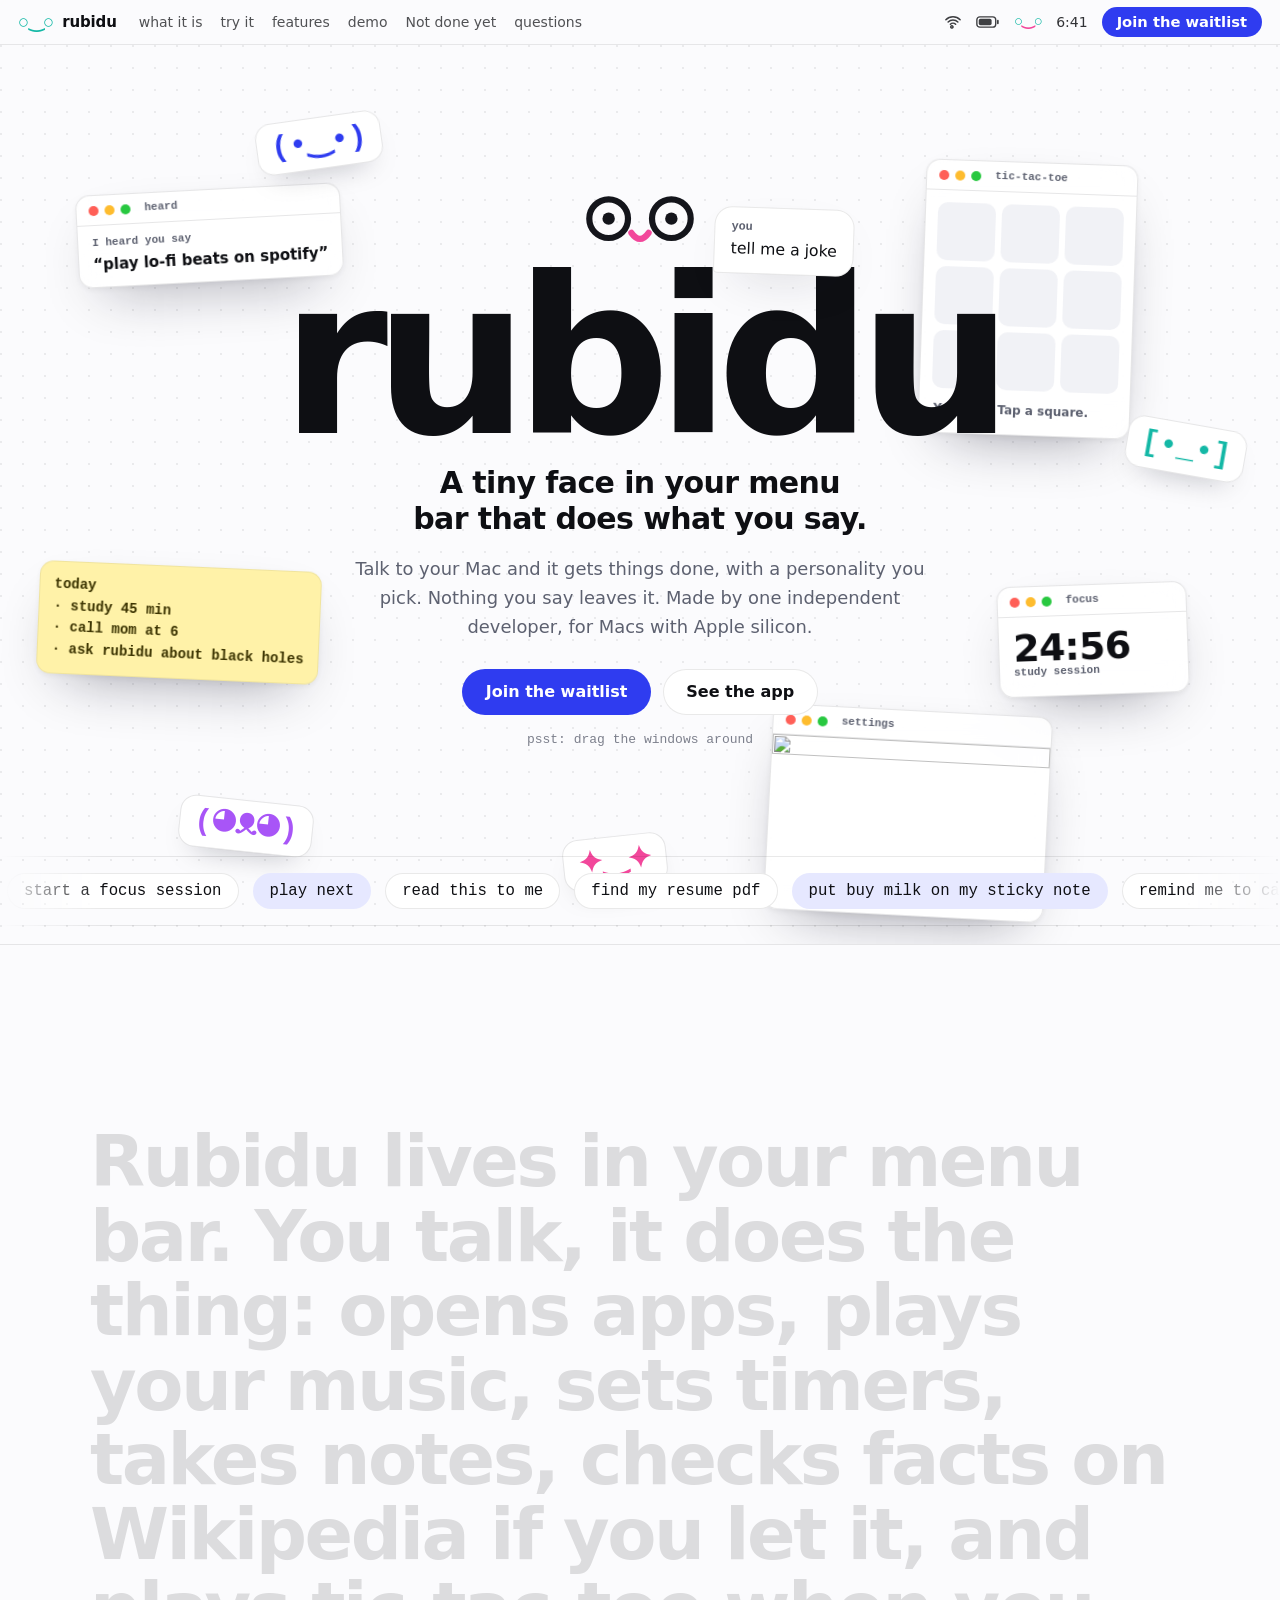
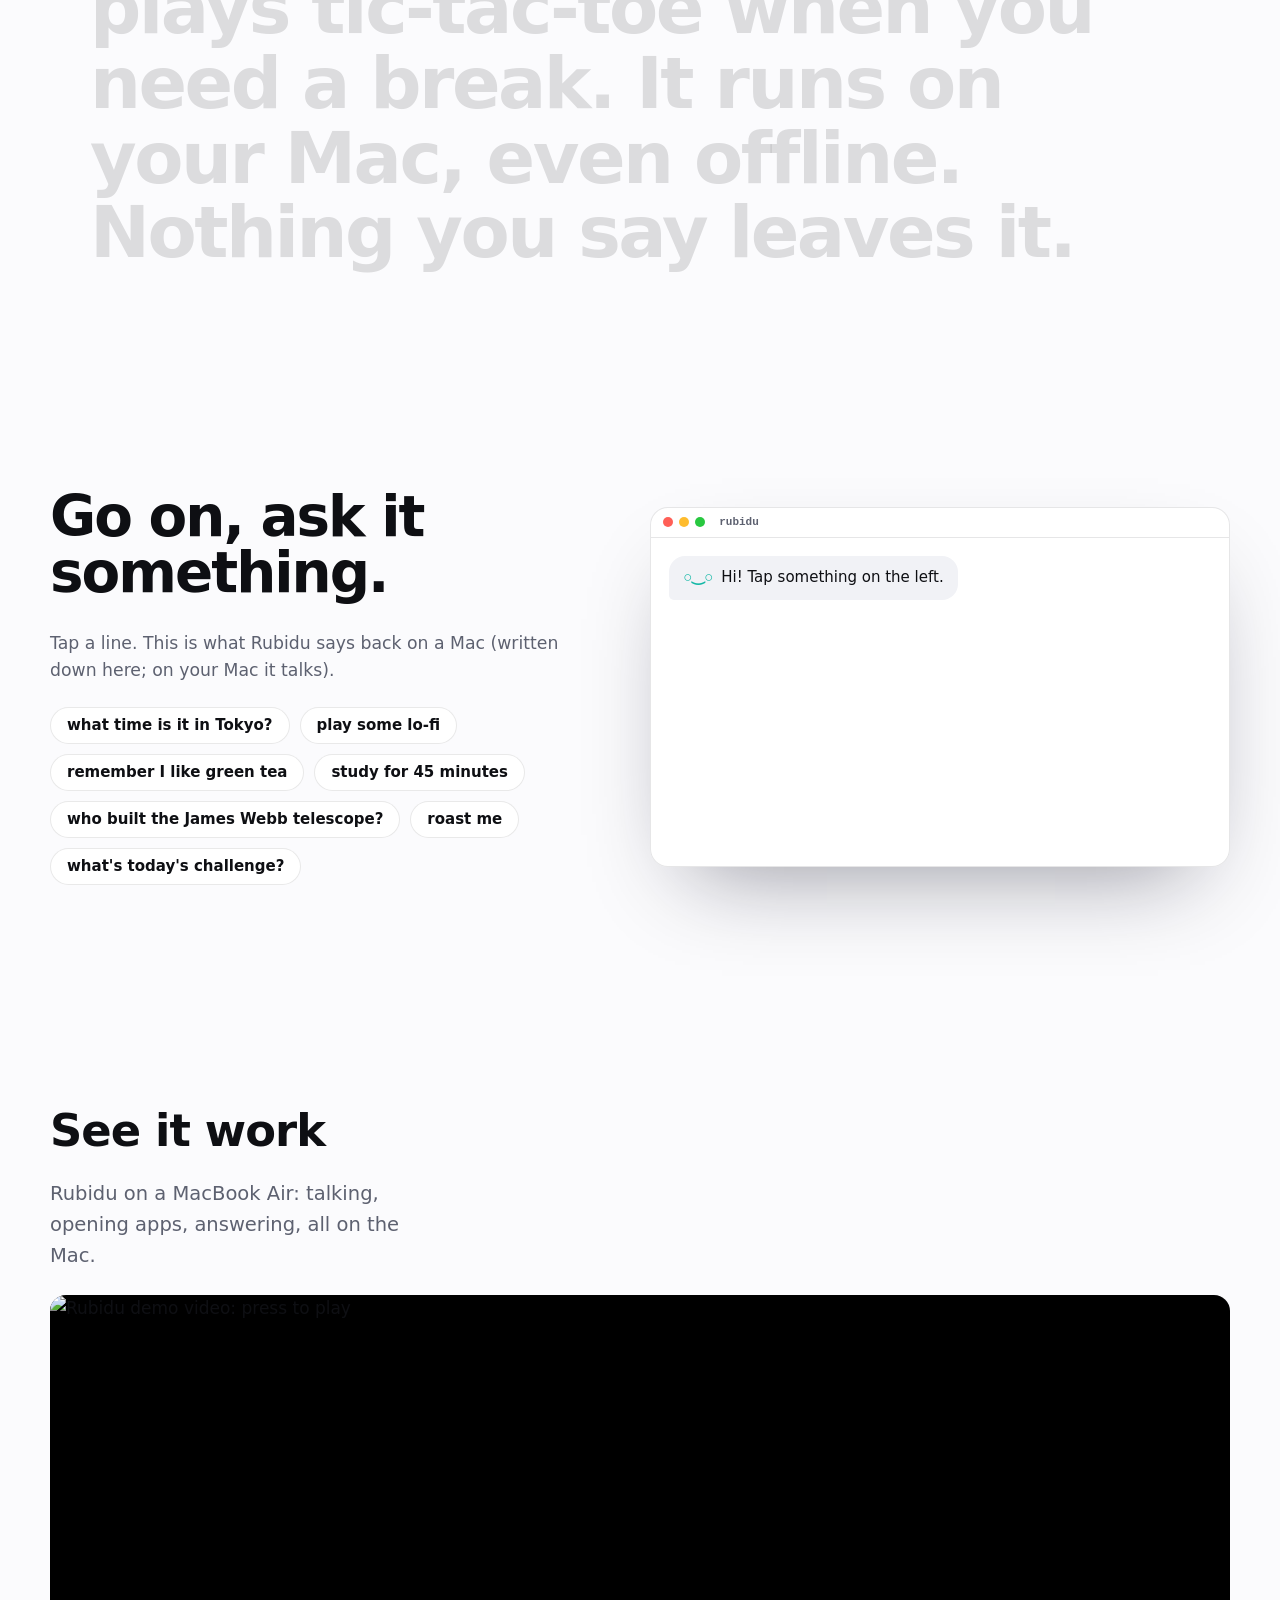
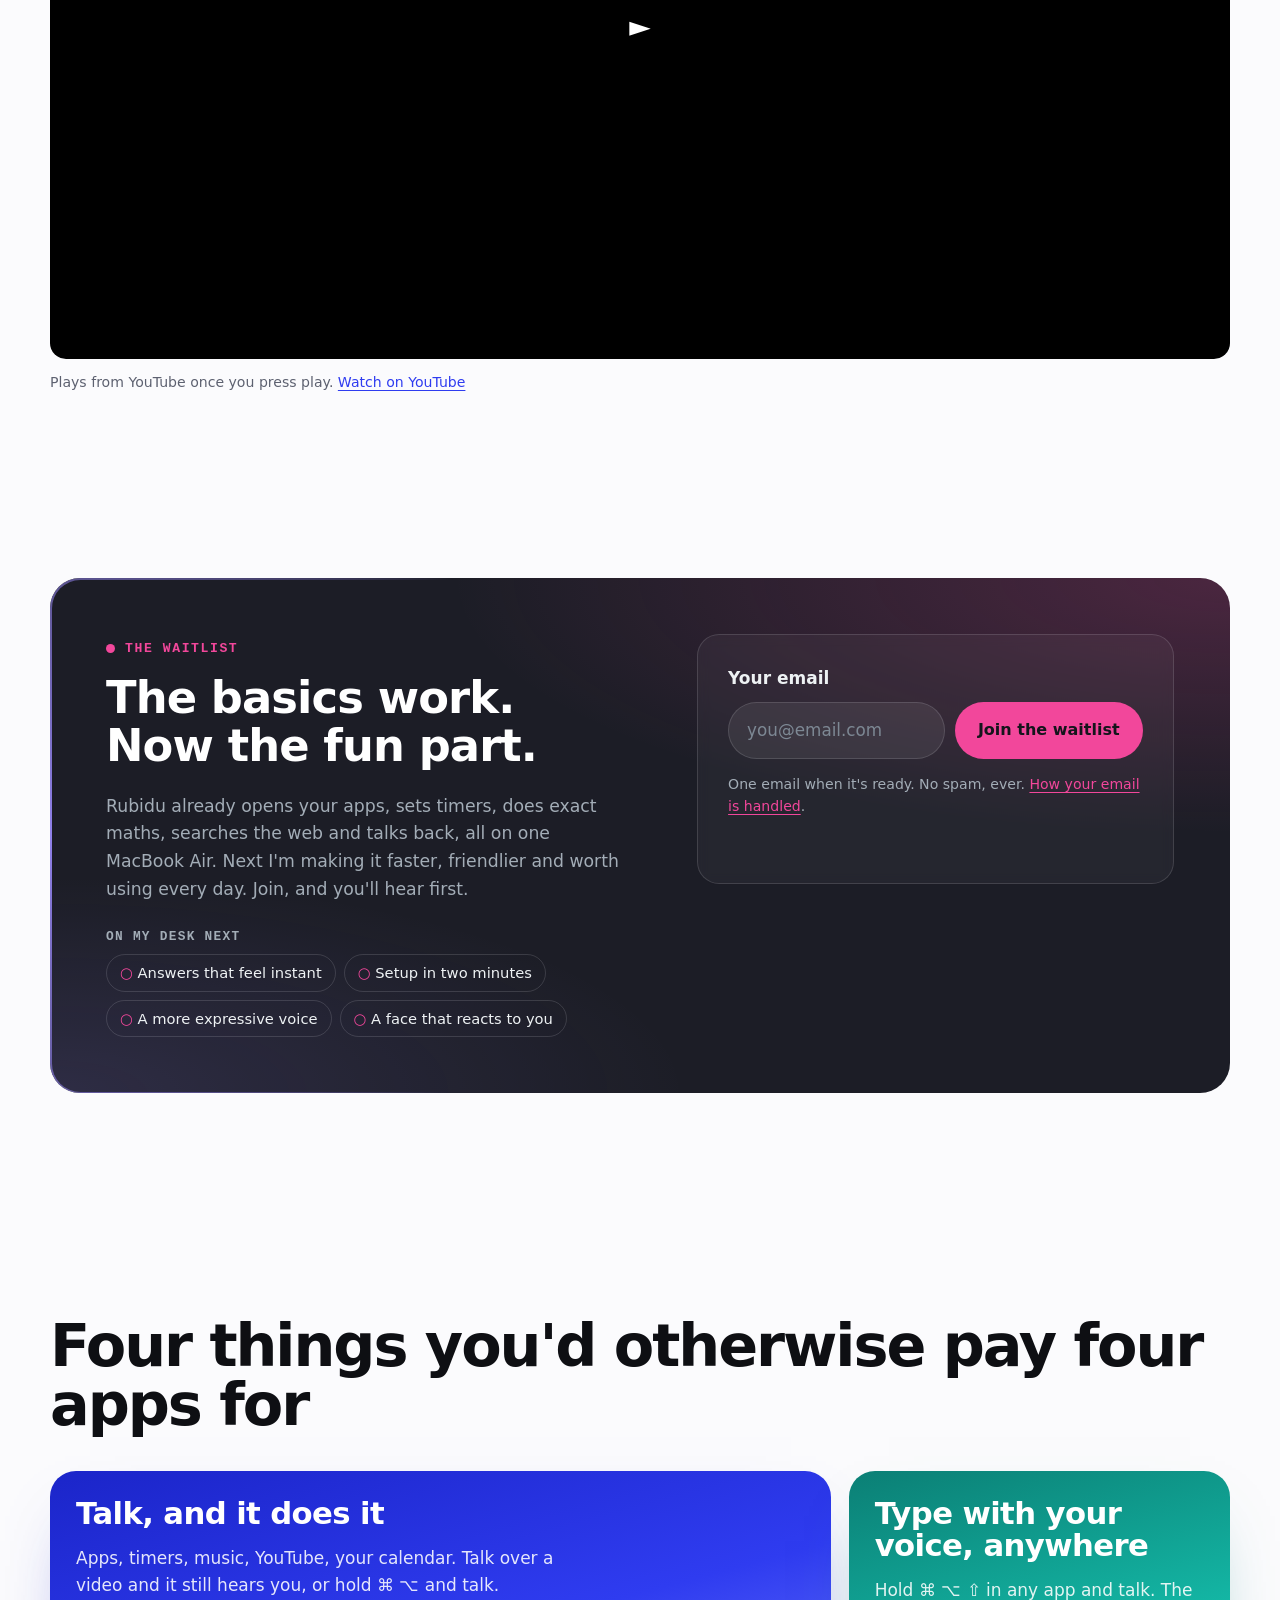
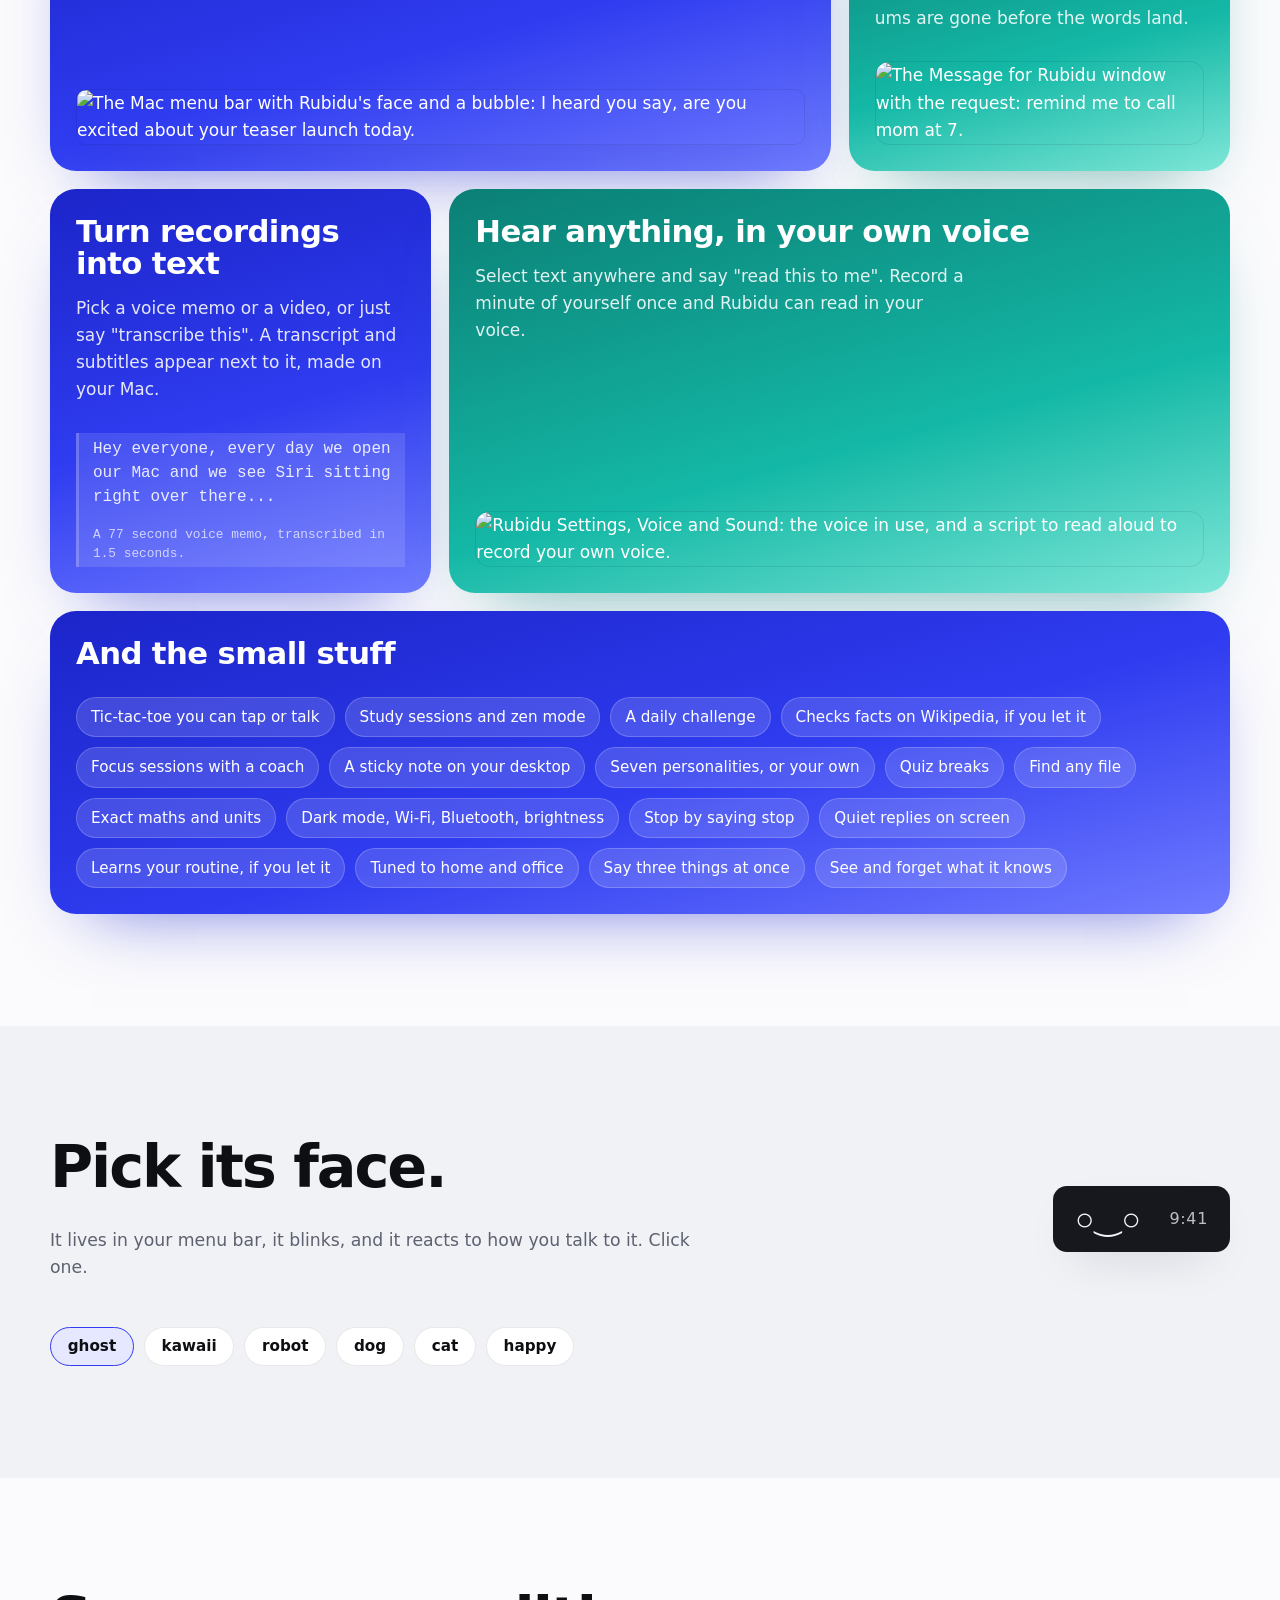
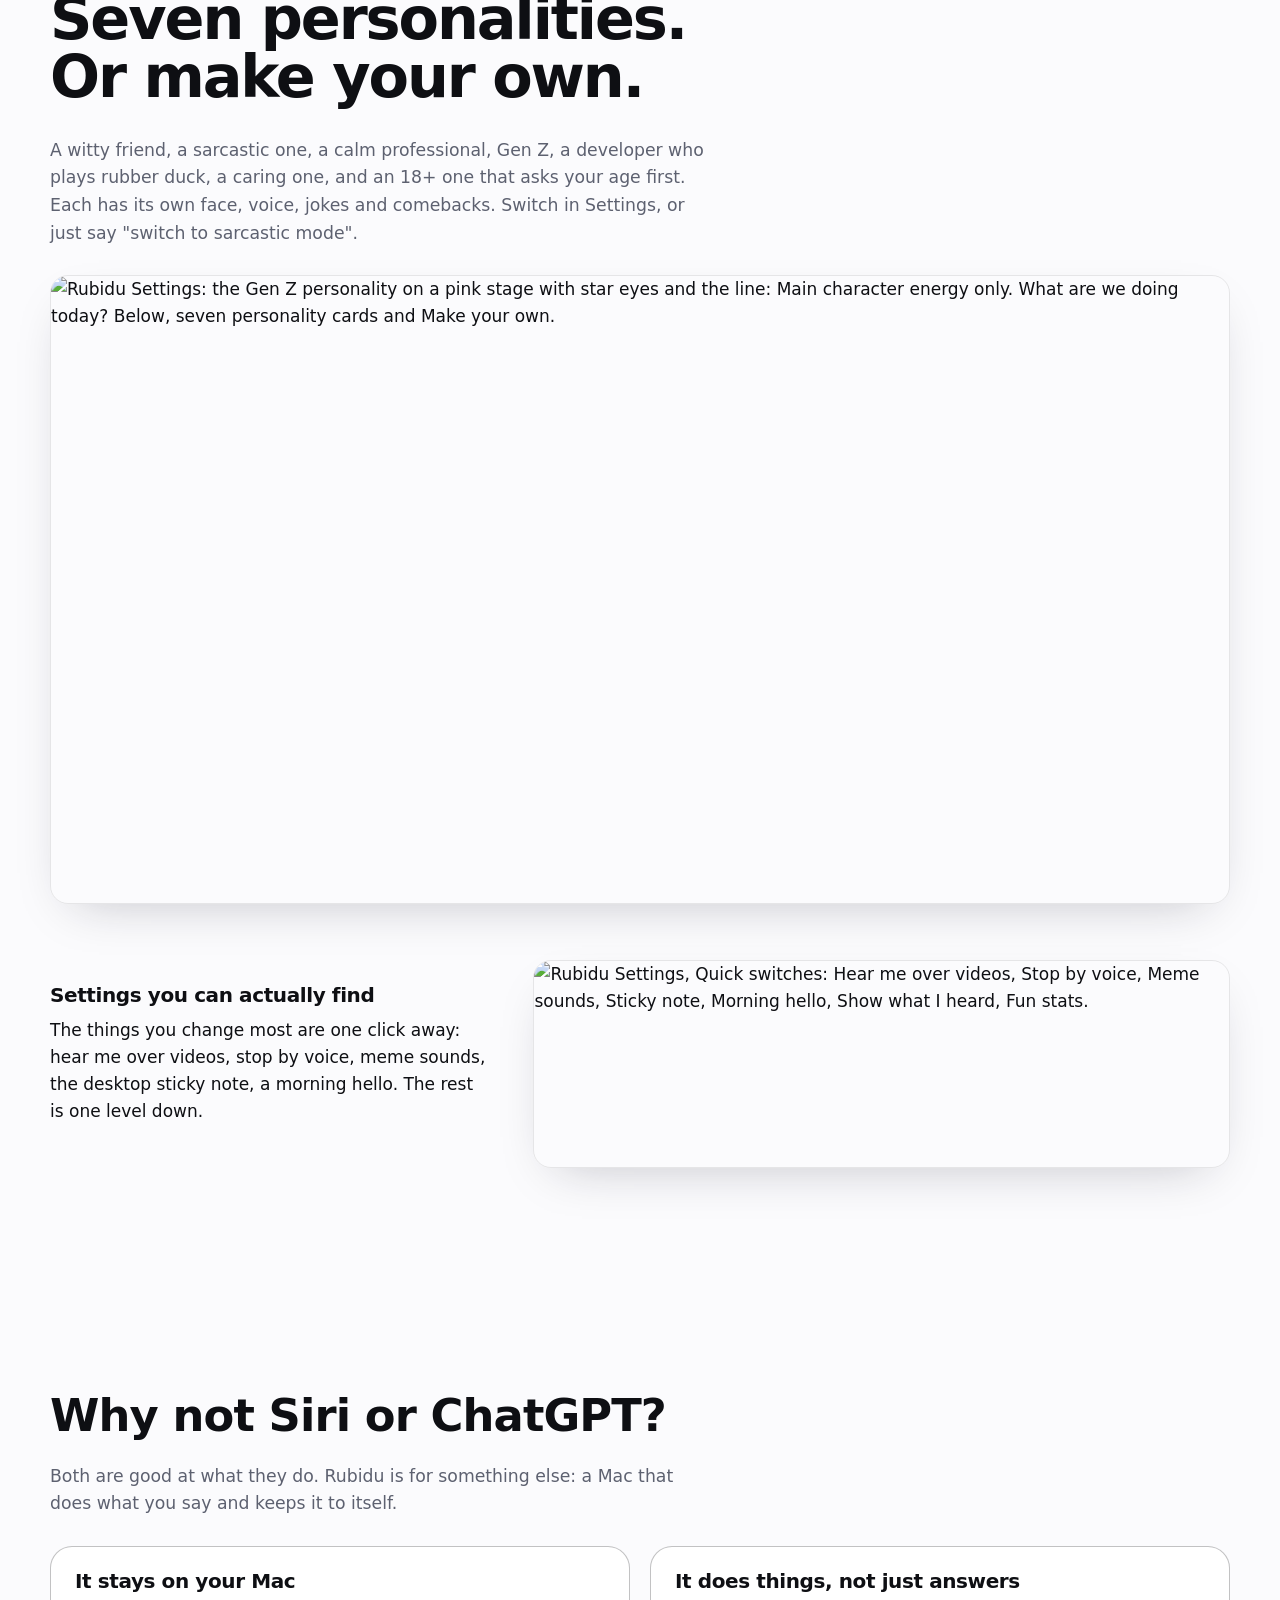
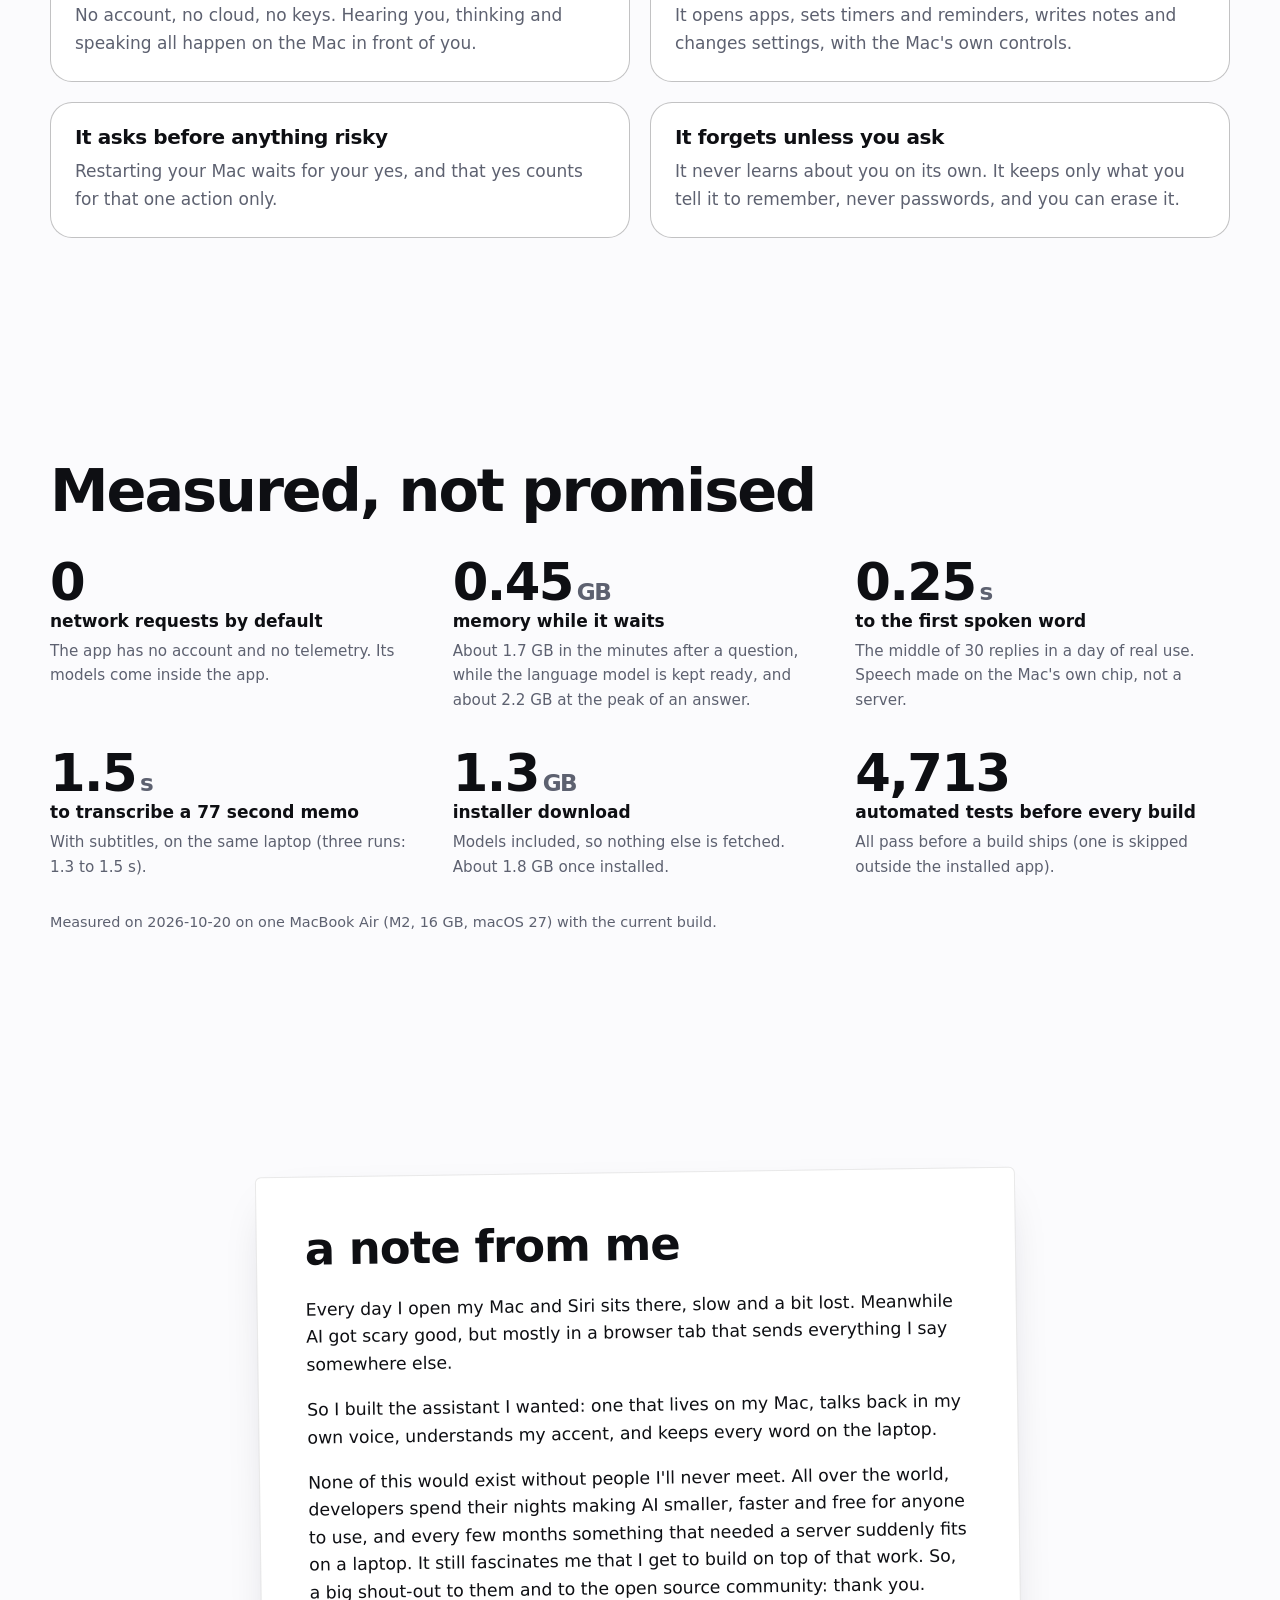
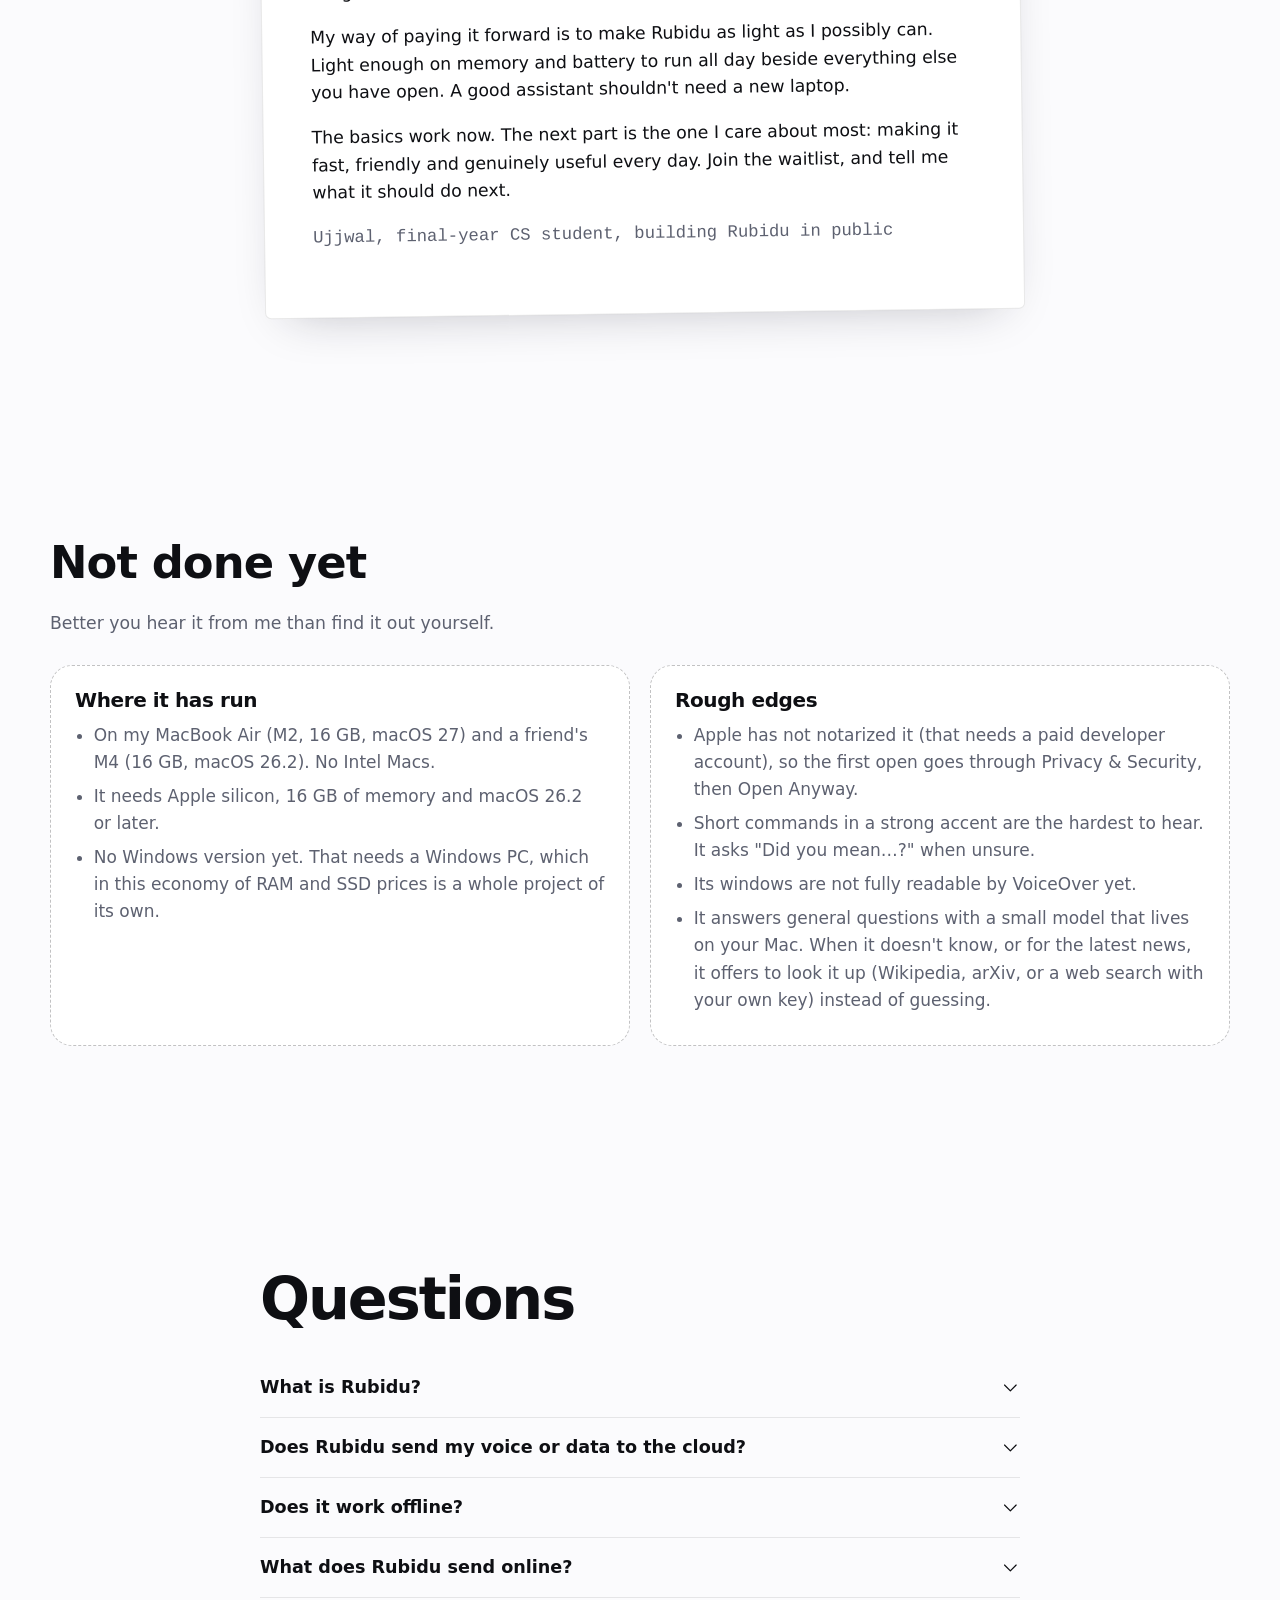
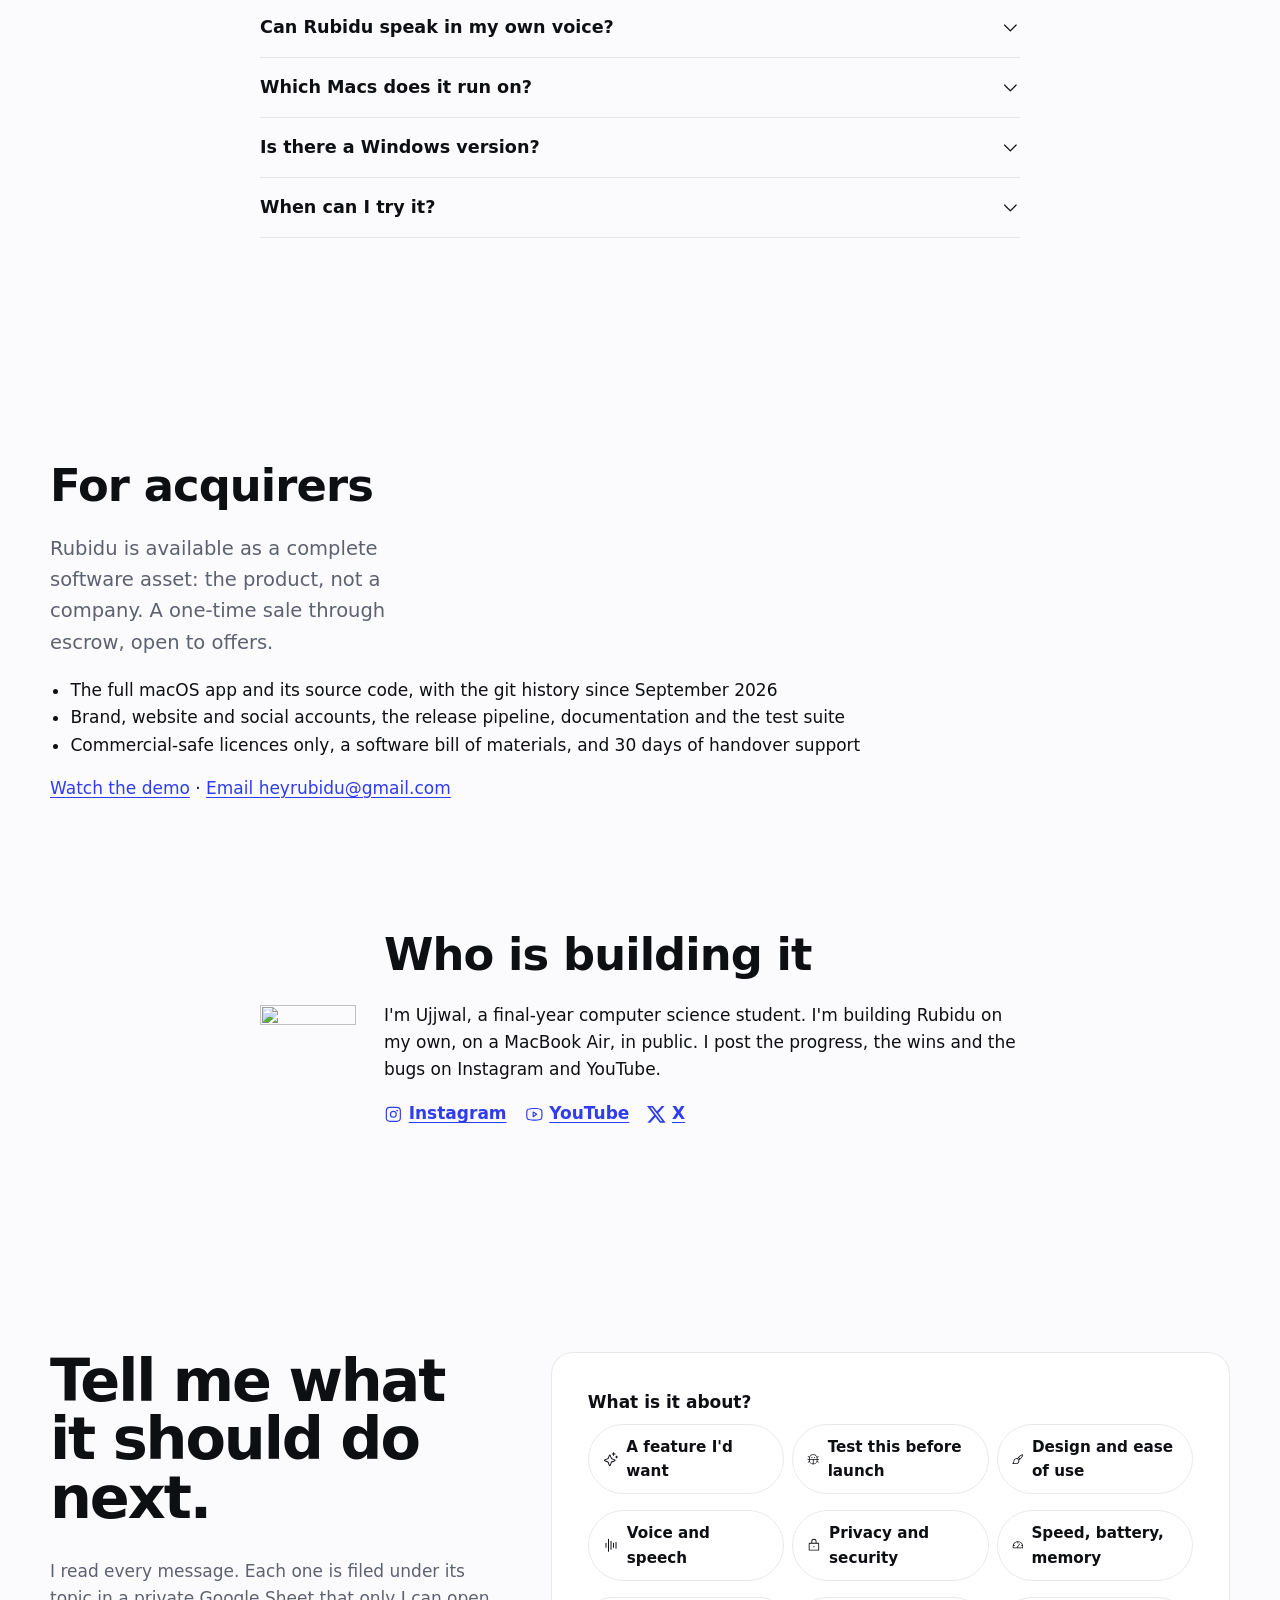
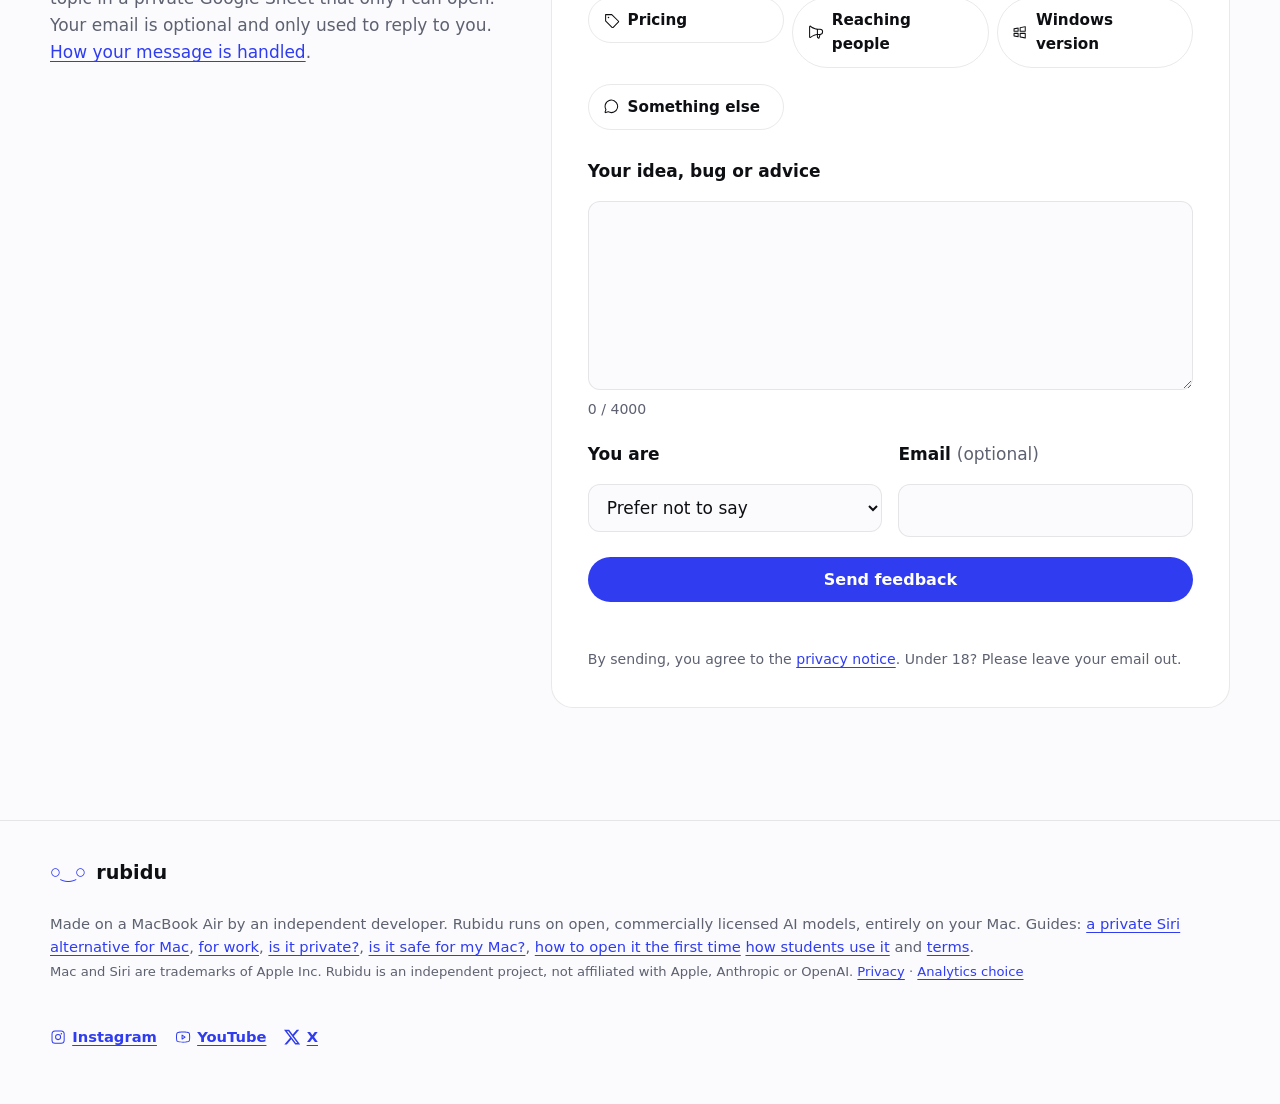
==== commit 45bd5c72: "Redesign: a little Mac desktop with draggable windows and playable tic-tac-toe, scroll-filled type, " ====
--- a/index.html
+++ b/index.html
@@ -7,69 +7,134 @@
 <meta name="description" content="A private AI voice assistant that runs entirely on your Mac, even offline. Personalities, focus sessions, dictation anywhere. Apple silicon.">
 <meta property="og:title" content="Rubidu: a private AI voice assistant for Mac that works offline">
 <meta property="og:description" content="The basics work. Now I&#x27;m making it delightful. Join the waitlist for a private AI assistant that lives on your Mac.">
-<meta property="og:image" content="https://ujjwal-ismyname.github.io/rubidu/img/og.png">
+<meta property="og:image" content="https://itsrocksome.github.io/rubidu/img/og.png">
 <meta property="og:image:width" content="1200">
 <meta property="og:image:height" content="630">
 <meta property="og:type" content="website">
-<meta property="og:url" content="https://ujjwal-ismyname.github.io/rubidu/">
+<meta property="og:url" content="https://itsrocksome.github.io/rubidu/">
+<meta property="og:site_name" content="Rubidu">
+<meta property="og:locale" content="en_US">
 <meta name="twitter:card" content="summary_large_image">
+<meta name="twitter:title" content="Rubidu: a private AI voice assistant for Mac that works offline">
+<meta name="twitter:description" content="The basics work. Now I&#x27;m making it delightful. Join the waitlist for a private AI assistant that lives on your Mac.">
+<meta name="twitter:image" content="https://itsrocksome.github.io/rubidu/img/og.png">
+<meta name="robots" content="index, follow, max-image-preview:large, max-snippet:-1, max-video-preview:-1">
+<meta name="author" content="Rubidu">
 <meta name="twitter:site" content="@Hey_Rubidu">
 <meta name="theme-color" content="#15161c" media="(prefers-color-scheme: dark)">
 <meta name="theme-color" content="#f6f7fa" media="(prefers-color-scheme: light)">
-<link rel="canonical" href="https://ujjwal-ismyname.github.io/rubidu/">
+<link rel="canonical" href="https://itsrocksome.github.io/rubidu/">
 <link rel="icon" href="img/mark.svg" type="image/svg+xml">
 <link rel="preload" as="font" type="font/woff2" href="fonts/HankenGrotesk.woff2" crossorigin>
 <link rel="preload" as="font" type="font/woff2" href="fonts/BricolageGrotesque.woff2" crossorigin>
 <link rel="stylesheet" href="css/fonts.css">
 <link rel="stylesheet" href="css/site.css">
-<script type="application/ld+json">{"@context": "https://schema.org", "@type": "WebSite", "name": "Rubidu", "url": "https://ujjwal-ismyname.github.io/rubidu/", "description": "Rubidu is a private, local-first voice assistant for macOS, built by a student."}</script>
+<link rel="stylesheet" href="css/desk.css">
+<script type="application/ld+json">{"@context": "https://schema.org", "@type": "WebSite", "name": "Rubidu", "url": "https://itsrocksome.github.io/rubidu/", "description": "Rubidu is a private, local-first voice assistant for macOS, built by a student."}</script>
 <script type="application/ld+json">{"@context": "https://schema.org", "@type": "Person", "name": "Ujjwal", "jobTitle": "Computer science student", "description": "Final-year computer science student building Rubidu.", "sameAs": ["https://www.instagram.com/heyrubidu/", "https://www.youtube.com/@heyrubidu", "https://x.com/Hey_Rubidu"]}</script>
 <script type="application/ld+json">{"@context": "https://schema.org", "@type": "FAQPage", "mainEntity": [{"@type": "Question", "name": "What is Rubidu?", "acceptedAnswer": {"@type": "Answer", "text": "Rubidu is a voice assistant for macOS that runs entirely on your Mac. You talk to it, it answers in a voice you choose, and it does things for you: apps, timers and reminders, music and volume, messages, dictation into any app, transcribing recordings and reading text aloud."}}, {"@type": "Question", "name": "Does Rubidu send my voice or data to the cloud?", "acceptedAnswer": {"@type": "Answer", "text": "No. Hearing, thinking and speaking all happen on your Mac. There is no account and no telemetry. The only download is the AI models, once, when you press the button in Setup."}}, {"@type": "Question", "name": "Does it work offline?", "acceptedAnswer": {"@type": "Answer", "text": "Yes. Rubidu carries its models inside the app, so it works with no internet connection from the first start. It goes online only to look something up, when you ask or say yes, and each source has its own switch in Settings, Online."}}, {"@type": "Question", "name": "What does Rubidu send online?", "acceptedAnswer": {"@type": "Answer", "text": "Nothing on its own. When you ask it to look something up, or say yes to its offer, it sends the words of your question to the source it uses: Wikipedia, arXiv for research papers, or a web search service if you add your own key. Settings, Online lists each one, what it sends and where, with a switch for each. With them all off, nothing leaves your Mac."}}, {"@type": "Question", "name": "Can Rubidu speak in my own voice?", "acceptedAnswer": {"@type": "Answer", "text": "Yes. You read a short script aloud, and Rubidu learns your voice on your Mac. The recording is never uploaded, and you can delete it whenever you like."}}, {"@type": "Question", "name": "Which Macs does it run on?", "acceptedAnswer": {"@type": "Answer", "text": "Macs with Apple silicon and 16 GB of memory, on macOS 26.2 or later. It has been tested on a MacBook Air M2 (macOS 27) and an M4 (macOS 26.2), both with 16 GB."}}, {"@type": "Question", "name": "Is there a Windows version?", "acceptedAnswer": {"@type": "Answer", "text": "Not yet. A Windows version is planned after the Mac launch."}}, {"@type": "Question", "name": "When can I try it?", "acceptedAnswer": {"@type": "Answer", "text": "The basics already work, and I'm making it great before I hand it out. Join the waitlist at the top of this page and you'll get one email the moment it's ready. Or follow @heyrubidu on Instagram and YouTube to watch it being built."}}]}</script>
 <script type="application/ld+json">{"@context": "https://schema.org", "@type": "VideoObject", "name": "See it work", "description": "Rubidu on a MacBook Air: talking, opening apps, answering, all on the Mac.", "thumbnailUrl": "https://i.ytimg.com/vi/pEF-2vNGCJI/hqdefault.jpg", "embedUrl": "https://www.youtube-nocookie.com/embed/pEF-2vNGCJI", "contentUrl": "https://www.youtube.com/watch?v=pEF-2vNGCJI"}</script>
-<script type="application/ld+json">{"@context": "https://schema.org", "@type": "SoftwareApplication", "name": "Rubidu", "operatingSystem": "macOS 26.2 or later (Apple silicon, 16 GB)", "applicationCategory": "UtilitiesApplication", "url": "https://ujjwal-ismyname.github.io/rubidu/", "description": "A private AI voice assistant that runs entirely on your Mac, even offline. Personalities, focus sessions, dictation anywhere. Apple silicon.", "image": "https://ujjwal-ismyname.github.io/rubidu/img/og.png"}</script>
+<script type="application/ld+json">{"@context": "https://schema.org", "@type": "SoftwareApplication", "name": "Rubidu", "operatingSystem": "macOS 26.2 or later (Apple silicon, 16 GB)", "applicationCategory": "UtilitiesApplication", "url": "https://itsrocksome.github.io/rubidu/", "description": "A private AI voice assistant that runs entirely on your Mac, even offline. Personalities, focus sessions, dictation anywhere. Apple silicon.", "image": "https://itsrocksome.github.io/rubidu/img/og.png"}</script>
 <script>(function(){var t=new URLSearchParams(location.search).get("theme");if(t==="light"||t==="dark")document.documentElement.dataset.theme=t;})();</script>
 </head>
 <body>
 <a class="skip" href="#main">Skip to content</a>
 <svg width="0" height="0" style="position:absolute" aria-hidden="true"><symbol id="i-brain" viewBox="0 0 256 256"><path d="M248,124a56.11,56.11,0,0,0-32-50.61V72a48,48,0,0,0-88-26.49A48,48,0,0,0,40,72v1.39a56,56,0,0,0,0,101.2V176a48,48,0,0,0,88,26.49A48,48,0,0,0,216,176v-1.41A56.09,56.09,0,0,0,248,124ZM88,208a32,32,0,0,1-31.81-28.56A55.87,55.87,0,0,0,64,180h8a8,8,0,0,0,0-16H64A40,40,0,0,1,50.67,86.27,8,8,0,0,0,56,78.73V72a32,32,0,0,1,64,0v68.26A47.8,47.8,0,0,0,88,128a8,8,0,0,0,0,16,32,32,0,0,1,0,64Zm104-44h-8a8,8,0,0,0,0,16h8a55.87,55.87,0,0,0,7.81-.56A32,32,0,1,1,168,144a8,8,0,0,0,0-16,47.8,47.8,0,0,0-32,12.26V72a32,32,0,0,1,64,0v6.73a8,8,0,0,0,5.33,7.54A40,40,0,0,1,192,164Zm16-52a8,8,0,0,1-8,8h-4a36,36,0,0,1-36-36V80a8,8,0,0,1,16,0v4a20,20,0,0,0,20,20h4A8,8,0,0,1,208,112ZM60,120H56a8,8,0,0,1,0-16h4A20,20,0,0,0,80,84V80a8,8,0,0,1,16,0v4A36,36,0,0,1,60,120Z"/></symbol><symbol id="i-bug" viewBox="0 0 256 256"><path d="M144,92a12,12,0,1,1,12,12A12,12,0,0,1,144,92ZM100,80a12,12,0,1,0,12,12A12,12,0,0,0,100,80Zm116,64A87.76,87.76,0,0,1,213,167l22.24,9.72A8,8,0,0,1,232,192a7.89,7.89,0,0,1-3.2-.67L207.38,182a88,88,0,0,1-158.76,0L27.2,191.33A7.89,7.89,0,0,1,24,192a8,8,0,0,1-3.2-15.33L43,167A87.76,87.76,0,0,1,40,144v-8H16a8,8,0,0,1,0-16H40v-8a87.76,87.76,0,0,1,3-23L20.8,79.33a8,8,0,1,1,6.4-14.66L48.62,74a88,88,0,0,1,158.76,0l21.42-9.36a8,8,0,0,1,6.4,14.66L213,89.05a87.76,87.76,0,0,1,3,23v8h24a8,8,0,0,1,0,16H216ZM56,120H200v-8a72,72,0,0,0-144,0Zm64,95.54V136H56v8A72.08,72.08,0,0,0,120,215.54ZM200,144v-8H136v79.54A72.08,72.08,0,0,0,200,144Z"/></symbol><symbol id="i-caret" viewBox="0 0 256 256"><path d="M213.66,101.66l-80,80a8,8,0,0,1-11.32,0l-80-80A8,8,0,0,1,53.66,90.34L128,164.69l74.34-74.35a8,8,0,0,1,11.32,11.32Z"/></symbol><symbol id="i-chat-circle" viewBox="0 0 256 256"><path d="M128,24A104,104,0,0,0,36.18,176.88L24.83,210.93a16,16,0,0,0,20.24,20.24l34.05-11.35A104,104,0,1,0,128,24Zm0,192a87.87,87.87,0,0,1-44.06-11.81,8,8,0,0,0-6.54-.67L40,216,52.47,178.6a8,8,0,0,0-.66-6.54A88,88,0,1,1,128,216Z"/></symbol><symbol id="i-ear" viewBox="0 0 256 256"><path d="M216,104a8,8,0,0,1-16,0,72,72,0,0,0-144,0c0,26.7,8.53,34.92,17.57,43.64C82.21,156,92,165.41,92,188a36,36,0,0,0,36,36c10.24,0,18.45-4.16,25.83-13.09a8,8,0,1,1,12.34,10.18C155.81,233.64,143,240,128,240a52.06,52.06,0,0,1-52-52c0-15.79-5.68-21.27-13.54-28.84C52.46,149.5,40,137.5,40,104a88,88,0,0,1,176,0Zm-38.13,57.08A8,8,0,0,0,166.93,164,8,8,0,0,1,152,160c0-9.33,4.82-15.76,10.4-23.2,6.37-8.5,13.6-18.13,13.6-32.8a48,48,0,0,0-96,0,8,8,0,0,0,16,0,32,32,0,0,1,64,0c0,9.33-4.82,15.76-10.4,23.2-6.37,8.5-13.6,18.13-13.6,32.8a24,24,0,0,0,44.78,12A8,8,0,0,0,177.87,161.08Z"/></symbol><symbol id="i-gauge" viewBox="0 0 256 256"><path d="M207.06,72.67A111.24,111.24,0,0,0,128,40h-.4C66.07,40.21,16,91,16,153.13V176a16,16,0,0,0,16,16H224a16,16,0,0,0,16-16V152A111.25,111.25,0,0,0,207.06,72.67ZM224,176H119.71l54.76-75.3a8,8,0,0,0-12.94-9.42L99.92,176H32V153.13c0-3.08.15-6.12.43-9.13H56a8,8,0,0,0,0-16H35.27c10.32-38.86,44-68.24,84.73-71.66V80a8,8,0,0,0,16,0V56.33A96.14,96.14,0,0,1,221,128H200a8,8,0,0,0,0,16h23.67c.21,2.65.33,5.31.33,8Z"/></symbol><symbol id="i-lightning" viewBox="0 0 256 256"><path d="M215.79,118.17a8,8,0,0,0-5-5.66L153.18,90.9l14.66-73.33a8,8,0,0,0-13.69-7l-112,120a8,8,0,0,0,3,13l57.63,21.61L88.16,238.43a8,8,0,0,0,13.69,7l112-120A8,8,0,0,0,215.79,118.17ZM109.37,214l10.47-52.38a8,8,0,0,0-5-9.06L62,132.71l84.62-90.66L136.16,94.43a8,8,0,0,0,5,9.06l52.8,19.8Z"/></symbol><symbol id="i-lock" viewBox="0 0 256 256"><path d="M208,80H176V56a48,48,0,0,0-96,0V80H48A16,16,0,0,0,32,96V208a16,16,0,0,0,16,16H208a16,16,0,0,0,16-16V96A16,16,0,0,0,208,80ZM96,56a32,32,0,0,1,64,0V80H96ZM208,208H48V96H208V208Zm-68-56a12,12,0,1,1-12-12A12,12,0,0,1,140,152Z"/></symbol><symbol id="i-megaphone" viewBox="0 0 256 256"><path d="M248,120a48.05,48.05,0,0,0-48-48H160.2c-2.91-.17-53.62-3.74-101.91-44.24A16,16,0,0,0,32,40V200a16,16,0,0,0,26.29,12.25c37.77-31.68,77-40.76,93.71-43.3v31.72A16,16,0,0,0,159.12,214l11,7.33A16,16,0,0,0,194.5,212l11.77-44.36A48.07,48.07,0,0,0,248,120ZM48,199.93V40h0c42.81,35.91,86.63,45,104,47.24v65.48C134.65,155,90.84,164.07,48,199.93Zm131,8,0,.11-11-7.33V168h21.6ZM200,152H168V88h32a32,32,0,1,1,0,64Z"/></symbol><symbol id="i-microphone" viewBox="0 0 256 256"><path d="M128,176a48.05,48.05,0,0,0,48-48V64a48,48,0,0,0-96,0v64A48.05,48.05,0,0,0,128,176ZM96,64a32,32,0,0,1,64,0v64a32,32,0,0,1-64,0Zm40,143.6V240a8,8,0,0,1-16,0V207.6A80.11,80.11,0,0,1,48,128a8,8,0,0,1,16,0,64,64,0,0,0,128,0,8,8,0,0,1,16,0A80.11,80.11,0,0,1,136,207.6Z"/></symbol><symbol id="i-paint-brush" viewBox="0 0 256 256"><path d="M232,32a8,8,0,0,0-8-8c-44.08,0-89.31,49.71-114.43,82.63A60,60,0,0,0,32,164c0,30.88-19.54,44.73-20.47,45.37A8,8,0,0,0,16,224H92a60,60,0,0,0,57.37-77.57C182.3,121.31,232,76.08,232,32ZM92,208H34.63C41.38,198.41,48,183.92,48,164a44,44,0,1,1,44,44Zm32.42-94.45q5.14-6.66,10.09-12.55A76.23,76.23,0,0,1,155,121.49q-5.9,4.94-12.55,10.09A60.54,60.54,0,0,0,124.42,113.55Zm42.7-2.68a92.57,92.57,0,0,0-22-22c31.78-34.53,55.75-45,69.9-47.91C212.17,55.12,201.65,79.09,167.12,110.87Z"/></symbol><symbol id="i-shield-check" viewBox="0 0 256 256"><path d="M208,40H48A16,16,0,0,0,32,56v56c0,52.72,25.52,84.67,46.93,102.19,23.06,18.86,46,25.26,47,25.53a8,8,0,0,0,4.2,0c1-.27,23.91-6.67,47-25.53C198.48,196.67,224,164.72,224,112V56A16,16,0,0,0,208,40Zm0,72c0,37.07-13.66,67.16-40.6,89.42A129.3,129.3,0,0,1,128,223.62a128.25,128.25,0,0,1-38.92-21.81C61.82,179.51,48,149.3,48,112l0-56,160,0ZM82.34,141.66a8,8,0,0,1,11.32-11.32L112,148.69l50.34-50.35a8,8,0,0,1,11.32,11.32l-56,56a8,8,0,0,1-11.32,0Z"/></symbol><symbol id="i-sparkle" viewBox="0 0 256 256"><path d="M197.58,129.06,146,110l-19-51.62a15.92,15.92,0,0,0-29.88,0L78,110l-51.62,19a15.92,15.92,0,0,0,0,29.88L78,178l19,51.62a15.92,15.92,0,0,0,29.88,0L146,178l51.62-19a15.92,15.92,0,0,0,0-29.88ZM137,164.22a8,8,0,0,0-4.74,4.74L112,223.85,91.78,169A8,8,0,0,0,87,164.22L32.15,144,87,123.78A8,8,0,0,0,91.78,119L112,64.15,132.22,119a8,8,0,0,0,4.74,4.74L191.85,144ZM144,40a8,8,0,0,1,8-8h16V16a8,8,0,0,1,16,0V32h16a8,8,0,0,1,0,16H184V64a8,8,0,0,1-16,0V48H152A8,8,0,0,1,144,40ZM248,88a8,8,0,0,1-8,8h-8v8a8,8,0,0,1-16,0V96h-8a8,8,0,0,1,0-16h8V72a8,8,0,0,1,16,0v8h8A8,8,0,0,1,248,88Z"/></symbol><symbol id="i-speaker-high" viewBox="0 0 256 256"><path d="M155.51,24.81a8,8,0,0,0-8.42.88L77.25,80H32A16,16,0,0,0,16,96v64a16,16,0,0,0,16,16H77.25l69.84,54.31A8,8,0,0,0,160,224V32A8,8,0,0,0,155.51,24.81ZM32,96H72v64H32ZM144,207.64,88,164.09V91.91l56-43.55Zm54-106.08a40,40,0,0,1,0,52.88,8,8,0,0,1-12-10.58,24,24,0,0,0,0-31.72,8,8,0,0,1,12-10.58ZM248,128a79.9,79.9,0,0,1-20.37,53.34,8,8,0,0,1-11.92-10.67,64,64,0,0,0,0-85.33,8,8,0,1,1,11.92-10.67A79.83,79.83,0,0,1,248,128Z"/></symbol><symbol id="i-tag" viewBox="0 0 256 256"><path d="M243.31,136,144,36.69A15.86,15.86,0,0,0,132.69,32H40a8,8,0,0,0-8,8v92.69A15.86,15.86,0,0,0,36.69,144L136,243.31a16,16,0,0,0,22.63,0l84.68-84.68a16,16,0,0,0,0-22.63Zm-96,96L48,132.69V48h84.69L232,147.31ZM96,84A12,12,0,1,1,84,72,12,12,0,0,1,96,84Z"/></symbol><symbol id="i-translate" viewBox="0 0 256 256"><path d="M247.15,212.42l-56-112a8,8,0,0,0-14.31,0l-21.71,43.43A88,88,0,0,1,108,126.93,103.65,103.65,0,0,0,135.69,64H160a8,8,0,0,0,0-16H104V32a8,8,0,0,0-16,0V48H32a8,8,0,0,0,0,16h87.63A87.76,87.76,0,0,1,96,116.35a87.74,87.74,0,0,1-19-31,8,8,0,1,0-15.08,5.34A103.63,103.63,0,0,0,84,127a87.55,87.55,0,0,1-52,17,8,8,0,0,0,0,16,103.46,103.46,0,0,0,64-22.08,104.18,104.18,0,0,0,51.44,21.31l-26.6,53.19a8,8,0,0,0,14.31,7.16L148.94,192h70.11l13.79,27.58A8,8,0,0,0,240,224a8,8,0,0,0,7.15-11.58ZM156.94,176,184,121.89,211.05,176Z"/></symbol><symbol id="i-waveform" viewBox="0 0 256 256"><path d="M56,96v64a8,8,0,0,1-16,0V96a8,8,0,0,1,16,0ZM88,24a8,8,0,0,0-8,8V224a8,8,0,0,0,16,0V32A8,8,0,0,0,88,24Zm40,32a8,8,0,0,0-8,8V192a8,8,0,0,0,16,0V64A8,8,0,0,0,128,56Zm40,32a8,8,0,0,0-8,8v64a8,8,0,0,0,16,0V96A8,8,0,0,0,168,88Zm40-16a8,8,0,0,0-8,8v96a8,8,0,0,0,16,0V80A8,8,0,0,0,208,72Z"/></symbol><symbol id="i-windows-logo" viewBox="0 0 256 256"><path d="M208,136H128a8,8,0,0,0-8,8v57.45a8,8,0,0,0,6.57,7.88l80,14.54A7.61,7.61,0,0,0,208,224a8,8,0,0,0,8-8V144A8,8,0,0,0,208,136Zm-8,70.41-64-11.63V152h64ZM96,136H32a8,8,0,0,0-8,8v40a8,8,0,0,0,6.57,7.87l64,11.64a8.54,8.54,0,0,0,1.43.13,8,8,0,0,0,8-8V144A8,8,0,0,0,96,136Zm-8,50.05-48-8.73V152H88ZM213.13,33.86a8,8,0,0,0-6.56-1.73l-80,14.55A8,8,0,0,0,120,54.55V112a8,8,0,0,0,8,8h80a8,8,0,0,0,8-8V40A8,8,0,0,0,213.13,33.86ZM200,104H136V61.22l64-11.63ZM101.13,54.22a8,8,0,0,0-6.56-1.73l-64,11.64A8,8,0,0,0,24,72v40a8,8,0,0,0,8,8H96a8,8,0,0,0,8-8V60.36A8,8,0,0,0,101.13,54.22ZM88,104H40V78.68L88,70Z"/></symbol><symbol id="i-instagram" viewBox="0 0 256 256"><path d="M128,80a48,48,0,1,0,48,48A48.05,48.05,0,0,0,128,80Zm0,80a32,32,0,1,1,32-32A32,32,0,0,1,128,160ZM176,24H80A56.06,56.06,0,0,0,24,80v96a56.06,56.06,0,0,0,56,56h96a56.06,56.06,0,0,0,56-56V80A56.06,56.06,0,0,0,176,24Zm40,152a40,40,0,0,1-40,40H80a40,40,0,0,1-40-40V80A40,40,0,0,1,80,40h96a40,40,0,0,1,40,40ZM192,76a12,12,0,1,1-12-12A12,12,0,0,1,192,76Z"/></symbol><symbol id="i-x" viewBox="0 0 24 24"><path fill="currentColor" d="M18.901 1.153h3.68l-8.04 9.19L24 22.846h-7.406l-5.8-7.584-6.638 7.584H.474l8.6-9.83L0 1.154h7.594l5.243 6.932ZM17.61 20.644h2.039L6.486 3.24H4.298Z"/></symbol><symbol id="i-youtube" viewBox="0 0 256 256"><path d="M164.44,121.34l-48-32A8,8,0,0,0,104,96v64a8,8,0,0,0,12.44,6.66l48-32a8,8,0,0,0,0-13.32ZM120,145.05V111l25.58,17ZM234.33,69.52a24,24,0,0,0-14.49-16.4C185.56,39.88,131,40,128,40s-57.56-.12-91.84,13.12a24,24,0,0,0-14.49,16.4C19.08,79.5,16,97.74,16,128s3.08,48.5,5.67,58.48a24,24,0,0,0,14.49,16.41C69,215.56,120.4,216,127.34,216h1.32c6.94,0,58.37-.44,91.18-13.11a24,24,0,0,0,14.49-16.41c2.59-10,5.67-28.22,5.67-58.48S236.92,79.5,234.33,69.52Zm-15.49,113a8,8,0,0,1-4.77,5.49c-31.65,12.22-85.48,12-86,12H128c-.54,0-54.33.2-86-12a8,8,0,0,1-4.77-5.49C34.8,173.39,32,156.57,32,128s2.8-45.39,5.16-54.47A8,8,0,0,1,41.93,68c30.52-11.79,81.66-12,85.85-12h.27c.54,0,54.38-.18,86,12a8,8,0,0,1,4.77,5.49C221.2,82.61,224,99.43,224,128S221.2,173.39,218.84,182.47Z"/></symbol></svg>
 
-<header class="nav">
-  <div class="wrap nav-row">
-    <a class="brand" href="#top" aria-label="Rubidu home"><span class="brand-face" aria-hidden="true">○‿○</span><span>rubidu</span></a>
-    <nav aria-label="Sections">
-      <a href="#app">What it does</a>
-      <a href="#demo">Demo</a>
+<header class="mbar" id="mbar">
+  <div class="mbar-row">
+    <a class="mbar-brand" href="#top" aria-label="Rubidu home"><span class="brand-face" aria-hidden="true">○‿○</span><b>rubidu</b></a>
+    <nav class="mbar-menu" aria-label="Sections">
+      <a href="#what">what it is</a>
+      <a href="#try">try it</a>
+      <a href="#app">features</a>
+      <a href="#demo">demo</a>
       <a href="#status">Not done yet</a>
-      <a href="#faq">Questions</a>
+      <a href="#faq">questions</a>
     </nav>
-    <a class="btn btn-primary btn-sm" href="#waitlist">Join the waitlist</a>
+    <div class="mbar-right">
+      <svg class="mbar-ico" viewBox="0 0 24 24" aria-hidden="true"><path d="M12 18.5a1.5 1.5 0 1 0 0 .01M8.5 15a5 5 0 0 1 7 0M5.5 12a9 9 0 0 1 13 0M2.5 9a13 13 0 0 1 19 0" fill="none" stroke="currentColor" stroke-width="2" stroke-linecap="round"/></svg>
+      <svg class="mbar-ico" viewBox="0 0 28 14" aria-hidden="true"><rect x="1" y="1" width="22" height="12" rx="3.5" fill="none" stroke="currentColor" stroke-width="1.6"/><rect x="3.2" y="3.2" width="15" height="7.6" rx="2" fill="currentColor"/><rect x="24.5" y="4.5" width="2" height="5" rx="1" fill="currentColor"/></svg>
+      <span class="mbar-face" aria-hidden="true"><b>○</b><i>‿</i><b>○</b></span>
+      <time class="mbar-clock" id="mbar-clock" aria-hidden="true">9:41</time>
+      <a class="btn btn-primary btn-sm" href="#waitlist">Join the waitlist</a>
+    </div>
   </div>
 </header>
 
 <main id="main">
 
-<section class="hero" id="top">
-  <div class="wrap hero-grid">
-    <div class="hero-copy reveal">
-      <h1>A tiny face in your menu bar that does what you say.</h1>
-      <p class="lede">Talk to your Mac and it gets things done, with a personality you pick. Nothing you say leaves it. Made by one independent developer, for Macs with Apple silicon.</p>
-      <div class="cta-row">
+<section class="hero desk" id="top" aria-labelledby="hero-h">
+  <div class="desk-layer" id="desk">
+    <div class="win w-heard" data-drag style="--x:6%;--y:16%;--r:-3deg" aria-hidden="true">
+      <div class="win-bar"><i></i><i></i><i></i><span>heard</span></div>
+      <p class="win-body"><small>I heard you say</small>“play lo-fi beats on spotify”</p>
+    </div>
+    <div class="win w-ttt" data-drag style="--x:72%;--y:13%;--r:2deg" role="group" aria-label="Play tic-tac-toe against Rubidu">
+      <div class="win-bar"><i></i><i></i><i></i><span>tic-tac-toe</span></div>
+      <div class="ttt" id="ttt"></div>
+      <p class="ttt-say" id="ttt-say" aria-live="polite">You're X. Tap a square.</p>
+    </div>
+    <div class="win w-note" data-drag style="--x:3%;--y:58%;--r:2.5deg" aria-hidden="true">
+      <p class="win-body note">today<br>· study 45 min<br>· call mom at 6<br>· ask rubidu about black holes</p>
+    </div>
+    <div class="win w-timer" data-drag style="--x:78%;--y:60%;--r:-2deg" aria-hidden="true">
+      <div class="win-bar"><i></i><i></i><i></i><span>focus</span></div>
+      <p class="win-body timer"><b id="desk-timer">24:59</b><small>study session</small></p>
+    </div>
+    <div class="win w-shot" data-drag style="--x:60%;--y:74%;--r:3deg" aria-hidden="true">
+      <div class="win-bar"><i></i><i></i><i></i><span>settings</span></div>
+      <img src="img/settings-privacy.webp" width="560" height="350" alt="" loading="lazy">
+    </div>
+    <span class="sticker" data-drag style="--x:20%;--y:8%;--r:-8deg" aria-hidden="true">(•‿•)</span>
+    <span class="sticker s2" data-drag style="--x:88%;--y:42%;--r:10deg" aria-hidden="true">[•_•]</span>
+    <span class="sticker s3" data-drag style="--x:14%;--y:84%;--r:6deg" aria-hidden="true">(◕ᴥ◕)</span>
+    <span class="sticker s4" data-drag style="--x:44%;--y:88%;--r:-6deg" aria-hidden="true">✦‿✦</span>
+  </div>
+  <div class="desk-center">
+    <button class="face-btn" type="button" aria-label="Rubidu's face. Click it.">
+      <svg class="face" viewBox="0 0 465 231" aria-hidden="true">
+        <g class="eye" data-cx="111"><circle class="ring" cx="111" cy="111" r="75"/><circle class="pupil" cx="111" cy="111" r="24"/></g>
+        <g class="eye" data-cx="354"><circle class="ring" cx="354" cy="111" r="75"/><circle class="pupil" cx="354" cy="111" r="24"/></g>
+        <path class="smile" d="M199 166 Q232.5 213 266 166"/>
+      </svg>
+    </button>
+    <h1 id="hero-h"><span class="wordmark">rubidu</span><span class="tagline">A tiny face in your menu bar that does what you say.</span></h1>
+    <p class="lede">Talk to your Mac and it gets things done, with a personality you pick. Nothing you say leaves it. Made by one independent developer, for Macs with Apple silicon.</p>
+    <div class="cta-row">
         <a class="btn btn-primary" href="#waitlist">Join the waitlist</a>
         <a class="btn btn-ghost" href="#app">See the app</a>
-      </div>
-    </div>
-    <div class="hero-visual">
-      <button class="face-btn" type="button" aria-label="Rubidu's face. Click it.">
-        <svg class="face" viewBox="0 0 465 231" aria-hidden="true">
-          <g class="eye" data-cx="111"><circle class="ring" cx="111" cy="111" r="75"/><circle class="pupil" cx="111" cy="111" r="24"/></g>
-          <g class="eye" data-cx="354"><circle class="ring" cx="354" cy="111" r="75"/><circle class="pupil" cx="354" cy="111" r="24"/></g>
-          <path class="smile" d="M199 166 Q232.5 213 266 166"/>
-        </svg>
-      </button>
-      <p class="bubble" aria-live="polite"><span class="who">you</span><span class="line">tell me a joke</span></p>
-    </div>
+    </div>
+    <p class="bubble" aria-live="polite"><span class="who">you</span><span class="line">tell me a joke</span></p>
+    <p class="desk-hint" aria-hidden="true">psst: drag the windows around</p>
   </div>
   <div class="say" aria-label="Things people say to Rubidu"><ul class="say-track"><li>start a focus session</li><li>play next</li><li>read this to me</li><li>find my resume pdf</li><li>put buy milk on my sticky note</li><li>remind me to call mom at 7</li><li>roast my mac</li><li>transcribe this</li><li>what's 18% of 2340</li><li>open safari and search for flights to lisbon</li><li>quiz me on science</li><li>turn on dark mode</li><li>text dad I'm on my way</li><li>stop</li></ul><ul class="say-track" aria-hidden="true"><li>start a focus session</li><li>play next</li><li>read this to me</li><li>find my resume pdf</li><li>put buy milk on my sticky note</li><li>remind me to call mom at 7</li><li>roast my mac</li><li>transcribe this</li><li>what's 18% of 2340</li><li>open safari and search for flights to lisbon</li><li>quiz me on science</li><li>turn on dark mode</li><li>text dad I'm on my way</li><li>stop</li></ul></div>
+</section>
+
+<section class="fill" id="what" aria-label="What Rubidu is">
+  <p class="fill-text" data-fill>Rubidu lives in your menu bar. You talk, it does the thing: opens apps, plays your music, sets timers, takes notes, checks facts on Wikipedia if you let it, and plays tic-tac-toe when you need a break. It runs on your Mac, even offline. <em>Nothing you say leaves it.</em></p>
+</section>
+
+<section class="try" id="try" aria-labelledby="try-h">
+  <div class="wrap try-grid">
+    <div class="try-copy reveal">
+      <h2 id="try-h">Go on, ask it something.</h2>
+      <p class="section-sub">Tap a line. This is what Rubidu says back on a Mac (written down here; on your Mac it talks).</p>
+      <div class="try-chips" id="try-chips">
+        <button type="button" data-q="what time is it in tokyo">what time is it in Tokyo?</button>
+        <button type="button" data-q="play some lo-fi">play some lo-fi</button>
+        <button type="button" data-q="remember i like green tea">remember I like green tea</button>
+        <button type="button" data-q="study for 45 minutes">study for 45 minutes</button>
+        <button type="button" data-q="who built the james webb telescope">who built the James Webb telescope?</button>
+        <button type="button" data-q="roast me">roast me</button>
+        <button type="button" data-q="what's today's challenge">what's today's challenge?</button>
+      </div>
+    </div>
+    <div class="try-mac reveal" aria-live="polite">
+      <div class="win-bar"><i></i><i></i><i></i><span>rubidu</span></div>
+      <div class="try-log" id="try-log"><p class="msg r"><b>○‿○</b>Hi! Tap something on the left.</p></div>
+    </div>
+  </div>
 </section>
 
 <section class="demo" id="demo" aria-labelledby="demo-h">
@@ -169,7 +234,7 @@
       </article>
       <article class="job job-more reveal">
         <h3>And the small stuff</h3>
-        <ul class="chips"><li>Focus sessions with a coach</li><li>A sticky note on your desktop</li><li>Seven personalities, or your own</li><li>Quiz breaks</li><li>Find any file</li><li>Exact maths and units</li><li>Dark mode, Wi-Fi, Bluetooth, brightness</li><li>Stop by saying stop</li><li>Quiet replies on screen</li><li>Learns your routine, if you let it</li><li>Tuned to home and office</li><li>Say three things at once</li><li>See and forget what it knows</li></ul>
+        <ul class="chips"><li>Tic-tac-toe you can tap or talk</li><li>Study sessions and zen mode</li><li>A daily challenge</li><li>Checks facts on Wikipedia, if you let it</li><li>Focus sessions with a coach</li><li>A sticky note on your desktop</li><li>Seven personalities, or your own</li><li>Quiz breaks</li><li>Find any file</li><li>Exact maths and units</li><li>Dark mode, Wi-Fi, Bluetooth, brightness</li><li>Stop by saying stop</li><li>Quiet replies on screen</li><li>Learns your routine, if you let it</li><li>Tuned to home and office</li><li>Say three things at once</li><li>See and forget what it knows</li></ul>
       </article>
     </div>
   </div>
@@ -247,7 +312,7 @@
       <div class="stat reveal"><dt>to the first spoken word</dt><dd class="num">0.25<span>s</span></dd><dd class="note">The middle of 30 replies in a day of real use. Speech made on the Mac's own chip, not a server.</dd></div>
       <div class="stat reveal"><dt>to transcribe a 77 second memo</dt><dd class="num">1.5<span>s</span></dd><dd class="note">With subtitles, on the same laptop (three runs: 1.3 to 1.5 s).</dd></div>
       <div class="stat reveal"><dt>installer download</dt><dd class="num">1.3<span>GB</span></dd><dd class="note">Models included, so nothing else is fetched. About 1.8 GB once installed.</dd></div>
-      <div class="stat reveal"><dt>automated tests before every build</dt><dd class="num">4,794</dd><dd class="note">All pass before a build ships (one is skipped outside the installed app).</dd></div>
+      <div class="stat reveal"><dt>automated tests before every build</dt><dd class="num">4,713</dd><dd class="note">All pass before a build ships (one is skipped outside the installed app).</dd></div>
     </dl>
     <p class="footnote reveal">Measured on 2026-10-20 on one MacBook Air (M2, 16 GB, macOS 27) with the current build.</p>
   </div>
@@ -415,12 +480,14 @@
 <footer class="footer">
   <div class="wrap footer-row">
     <div class="brand"><span class="brand-face" aria-hidden="true">○‿○</span><span>rubidu</span></div>
-    <p>Made on a MacBook Air by an independent developer. Rubidu runs on open, commercially licensed AI models, entirely on your Mac. Guides: <a href="https://ujjwal-ismyname.github.io/rubidu/siri-alternative-mac.html" rel="noopener">a private Siri alternative for Mac</a>, <a href="https://ujjwal-ismyname.github.io/rubidu/ai-voice-assistant-for-work-on-mac.html" rel="noopener">for work</a>, <a href="https://ujjwal-ismyname.github.io/rubidu/is-rubidu-private.html" rel="noopener">is it private?</a>, <a href="https://ujjwal-ismyname.github.io/rubidu/will-rubidu-slow-down-my-mac.html" rel="noopener">is it safe for my Mac?</a>, <a href="https://ujjwal-ismyname.github.io/rubidu/how-to-open-rubidu.html" rel="noopener">how to open it the first time</a> <a href="https://ujjwal-ismyname.github.io/rubidu/ai-assistant-for-students.html" rel="noopener">how students use it</a> and <a href="https://ujjwal-ismyname.github.io/rubidu/terms.html" rel="noopener">terms</a>.<br><span class="legal">Mac and Siri are trademarks of Apple Inc. Rubidu is an independent project, not affiliated with Apple, Anthropic or OpenAI. <a href="privacy.html">Privacy</a></span></p>
+    <p>Made on a MacBook Air by an independent developer. Rubidu runs on open, commercially licensed AI models, entirely on your Mac. Guides: <a href="https://itsrocksome.github.io/rubidu/siri-alternative-mac.html" rel="noopener">a private Siri alternative for Mac</a>, <a href="https://itsrocksome.github.io/rubidu/ai-voice-assistant-for-work-on-mac.html" rel="noopener">for work</a>, <a href="https://itsrocksome.github.io/rubidu/is-rubidu-private.html" rel="noopener">is it private?</a>, <a href="https://itsrocksome.github.io/rubidu/will-rubidu-slow-down-my-mac.html" rel="noopener">is it safe for my Mac?</a>, <a href="https://itsrocksome.github.io/rubidu/how-to-open-rubidu.html" rel="noopener">how to open it the first time</a> <a href="https://itsrocksome.github.io/rubidu/ai-assistant-for-students.html" rel="noopener">how students use it</a> and <a href="https://itsrocksome.github.io/rubidu/terms.html" rel="noopener">terms</a>.<br><span class="legal">Mac and Siri are trademarks of Apple Inc. Rubidu is an independent project, not affiliated with Apple, Anthropic or OpenAI. <a href="privacy.html">Privacy</a> · <a href="privacy.html#visits" onclick="window.rubiduAnalyticsChoice&&window.rubiduAnalyticsChoice();return false">Analytics choice</a></span></p>
     <nav class="footer-links" aria-label="Rubidu elsewhere"><a href="https://www.instagram.com/heyrubidu/" rel="noopener me"><svg class="ico" aria-hidden="true"><use href="#i-instagram"/></svg>Instagram</a><a href="https://www.youtube.com/@heyrubidu" rel="noopener me"><svg class="ico" aria-hidden="true"><use href="#i-youtube"/></svg>YouTube</a><a href="https://x.com/Hey_Rubidu" rel="noopener me"><svg class="ico" aria-hidden="true"><use href="#i-x"/></svg>X</a></nav>
   </div>
 </footer>
 
 <script src="js/config.js"></script>
 <script src="js/site.js" defer></script>
+<script src="js/desk.js" defer></script>
+<script src="js/track.js" defer></script>
 </body>
 </html>
--- a/css/site.css
+++ b/css/site.css
@@ -0,0 +1,369 @@
+/* Rubidu: light by default, dark with the system. One accent: violet; pink for the smile.
+   Shapes: pills for buttons and chips, 22px for cards, 12px for fields. */
+:root {
+  /* Rubidu's look since rc.16 (ADR-036), the same as the app's: cool grey and white, a violet
+     accent, the personality colours for fun. Contrast: ink 16:1, muted 5.6:1 on the sunk grey,
+     links 6.3:1, white on the accent 6.7:1; dark: ink 15.7:1, muted 6.8:1, accent 5.9:1. */
+  --bg: #f6f7fa; --surface: #ffffff; --sunk: #eef0f5; --ink: #14151b; --muted: #5b5f6e;
+  --line: rgba(20, 21, 27, .1); --accent: #5b3fd9; --accent-soft: #e9e5fb; --on-accent: #ffffff;
+  --smile: #f2479b; --ring: #14151b; --shadow: 0 18px 50px -24px rgba(20, 21, 40, .28);
+  --display: "Bricolage Grotesque", system-ui, sans-serif;
+  --body: "Hanken Grotesk", system-ui, sans-serif;
+  --mono: "Geist Mono", ui-monospace, monospace;
+  --r: 22px; --ease: cubic-bezier(.16, 1, .3, 1);
+}
+@media (prefers-color-scheme: dark) {
+  :root:not([data-theme="light"]) {
+    --bg: #15161c; --surface: #1f2028; --sunk: #24252e; --ink: #edeff5; --muted: #a3a7b5;
+    --line: rgba(237, 239, 245, .1); --accent: #9d8cff; --accent-soft: #2b2550; --on-accent: #15161c;
+    --ring: #edeff5; --shadow: 0 18px 50px -24px rgba(0, 0, 0, .6);
+  }
+}
+:root[data-theme="dark"] {
+  --bg: #15161c; --surface: #1f2028; --sunk: #24252e; --ink: #edeff5; --muted: #a3a7b5;
+  --line: rgba(237, 239, 245, .1); --accent: #9d8cff; --accent-soft: #2b2550; --on-accent: #15161c;
+  --ring: #edeff5; --shadow: 0 18px 50px -24px rgba(0, 0, 0, .6);
+}
+
+*, *::before, *::after { box-sizing: border-box; }
+[hidden] { display: none !important; }
+html { scroll-behavior: smooth; -webkit-text-size-adjust: 100%; }
+body { margin: 0; background: var(--bg); color: var(--ink); font: 400 17px/1.6 var(--body); }
+img { max-width: 100%; height: auto; display: block; }
+a { color: var(--accent); text-underline-offset: 3px; }
+h1, h2, h3 { font-family: var(--display); line-height: 1.08; letter-spacing: -.02em; margin: 0 0 .5em; }
+h1 { font-size: clamp(2.4rem, 5.2vw, 4.1rem); font-weight: 700; }
+h2 { font-size: clamp(1.9rem, 3.6vw, 2.8rem); font-weight: 700; }
+h3 { font-size: 1.25rem; font-weight: 650; }
+p { margin: 0 0 1em; }
+.wrap { width: min(1180px, 100% - 32px); margin: 0 auto; }
+.narrow { width: min(760px, 100% - 32px); }
+.skip { position: absolute; left: -999px; } .skip:focus { left: 16px; top: 16px; z-index: 30; }
+.ico { width: 1.1em; height: 1.1em; fill: currentColor; vertical-align: -.15em; }
+.section-sub { color: var(--muted); max-width: 60ch; font-size: 1.08rem; }
+section { padding: clamp(56px, 9vw, 112px) 0; }
+
+/* buttons */
+.btn { display: inline-flex; align-items: center; gap: .5em; border-radius: 999px; padding: .85em 1.4em;
+  font: 600 1rem/1 var(--body); text-decoration: none; border: 1.5px solid transparent; cursor: pointer;
+  transition: transform .2s var(--ease), background .2s; white-space: nowrap; }
+.btn:active { transform: translateY(1px) scale(.98); }
+.btn-primary { background: var(--accent); color: var(--on-accent); }
+.btn-primary:hover { transform: translateY(-2px); }
+.btn-ghost { border-color: var(--line); color: var(--ink); background: var(--surface); }
+.btn-ghost:hover { border-color: var(--accent); }
+.btn-sm { padding: .6em 1.05em; font-size: .92rem; }
+.btn-block { width: 100%; justify-content: center; }
+:focus-visible { outline: 2.5px solid var(--accent); outline-offset: 3px; }
+
+/* nav */
+.nav { position: sticky; top: 0; z-index: 20; background: color-mix(in srgb, var(--bg) 82%, transparent);
+  backdrop-filter: blur(14px) saturate(160%); -webkit-backdrop-filter: blur(14px) saturate(160%);
+  border-bottom: 1px solid var(--line); }
+.nav-row { display: flex; align-items: center; gap: 24px; height: 64px; }
+.brand { display: flex; align-items: center; gap: 10px; font: 700 1.2rem var(--display); color: var(--ink); text-decoration: none; }
+/* The face is text, set in the Mac's own font, exactly as the menu bar draws it. */
+.brand-face { font: 500 1.15rem -apple-system, BlinkMacSystemFont, "SF Pro Text", "Helvetica Neue", sans-serif; color: var(--accent); }
+.nav nav { display: flex; gap: 22px; margin-left: auto; }
+.nav nav a { color: var(--muted); text-decoration: none; font-weight: 500; font-size: .96rem; }
+.nav nav a:hover { color: var(--ink); }
+@media (max-width: 760px) { .nav nav { display: none; } .nav-row > .btn { margin-left: auto; } }
+
+/* hero */
+.hero { padding: clamp(40px, 7vw, 88px) 0 0; overflow: hidden; }
+.hero-grid { display: grid; grid-template-columns: 1.1fr .9fr; gap: 48px; align-items: center; min-height: min(78dvh, 640px); }
+.lede { font-size: 1.22rem; color: var(--muted); max-width: 32ch; }
+.cta-row { display: flex; gap: 12px; flex-wrap: wrap; margin-top: 28px; }
+.hero-visual { position: relative; display: grid; place-items: center; }
+.face-btn { all: unset; cursor: pointer; width: min(100%, 440px); aspect-ratio: 465 / 260; display: block;
+  transition: transform .4s var(--ease); }
+.face-btn:hover { transform: rotate(-3deg) scale(1.03); }
+.face-btn:focus-visible { outline: 2.5px solid var(--accent); outline-offset: 8px; border-radius: 30px; }
+.face { width: 100%; overflow: visible; }
+.face .ring { fill: none; stroke: var(--ring); stroke-width: 24; transition: stroke .3s; }
+.face .pupil { fill: var(--ring); transition: fill .3s; }
+.face .smile { fill: none; stroke: var(--smile); stroke-width: 24; stroke-linecap: round; transition: d .3s var(--ease); }
+.face .eye { transform-box: fill-box; transform-origin: center; }
+.face.blink .eye { animation: blink .18s ease-in-out; }
+@keyframes blink { 50% { transform: scaleY(.08); } }
+.face.happy .smile { d: path("M189 160 Q232.5 226 276 160"); }
+.bubble { position: absolute; right: 2%; top: -6%; max-width: 280px; background: var(--surface); border-radius: 18px 18px 18px 4px;
+  padding: 12px 16px; box-shadow: var(--shadow); border: 1px solid var(--line); font-size: .98rem; margin: 0;
+  transform: rotate(2deg); transition: opacity .25s, transform .35s var(--ease); }
+.bubble .who { display: block; font: 600 .74rem var(--mono); color: var(--muted); text-transform: lowercase; margin-bottom: 2px; }
+.bubble.rubidu { background: var(--accent-soft); }
+.bubble.swap { opacity: 0; transform: rotate(2deg) translateY(6px); }
+@media (max-width: 860px) {
+  .hero-grid { grid-template-columns: 1fr; min-height: 0; gap: 56px; }
+  .hero-visual { padding-top: 40px; } .bubble { top: 0; right: 0; }
+}
+
+/* the strip of real commands */
+.say { margin-top: clamp(48px, 7vw, 88px); display: flex; overflow: hidden; border-block: 1px solid var(--line);
+  padding: 16px 0; mask-image: linear-gradient(90deg, transparent, #000 8%, #000 92%, transparent); }
+.say-track { display: flex; gap: 14px; list-style: none; margin: 0; padding: 0 7px; flex-shrink: 0;
+  animation: say 48s linear infinite; }
+.say-track li { white-space: nowrap; font: 500 .98rem var(--mono); padding: 8px 16px; border-radius: 999px;
+  background: var(--surface); border: 1px solid var(--line); }
+.say-track li:nth-child(3n+2) { background: var(--accent-soft); border-color: transparent; }
+.say:hover .say-track { animation-play-state: paused; }
+@keyframes say { to { transform: translateX(-100%); } }
+
+/* four jobs: an uneven grid, every cell its own look */
+.job-grid { display: grid; grid-template-columns: repeat(6, 1fr); gap: 18px; margin-top: 36px; }
+.job { background: var(--surface); border: 1px solid var(--line); border-radius: var(--r); padding: 26px;
+  display: flex; flex-direction: column; overflow: hidden; }
+.job p { color: var(--muted); max-width: 46ch; }
+.job-visual { margin-top: auto; padding-top: 12px; }
+.job-visual img { border-radius: 14px; border: 1px solid var(--line); }
+.job-1 { grid-column: span 4; background: linear-gradient(160deg, var(--surface) 55%, var(--accent-soft)); }
+.job-1 .job-visual img { border-radius: 10px; box-shadow: var(--shadow); }
+.job-2 { grid-column: span 2; }
+.job-3 { grid-column: span 2; background: var(--ink); color: var(--bg); }
+.job-3 p { color: color-mix(in srgb, var(--bg) 70%, transparent); }
+.job-4 { grid-column: span 4; }
+.job-4 .job-visual img { max-height: 300px; object-fit: cover; object-position: top; width: 100%; }
+.job-more { grid-column: span 6; flex-direction: row; align-items: center; gap: 28px; flex-wrap: wrap; background: var(--sunk); border: 0; }
+.job-more h3 { margin: 0; }
+.transcript { margin: 0; font: 500 1rem/1.5 var(--mono); border-left: 3px solid var(--smile); padding: 4px 0 4px 14px; }
+.transcript p { color: inherit; } .transcript footer { font-size: .8rem; opacity: .7; }
+.chips { display: flex; flex-wrap: wrap; gap: 10px; list-style: none; margin: 0; padding: 0; }
+.chips li { padding: 7px 14px; border-radius: 999px; background: var(--surface); border: 1px solid var(--line); font-size: .95rem; }
+@media (max-width: 860px) { .job-grid { grid-template-columns: 1fr; } .job { grid-column: auto !important; } }
+
+/* faces */
+.faces { background: var(--sunk); }
+.faces-row { display: grid; grid-template-columns: 1fr auto; gap: 28px 48px; align-items: center; }
+.menubar { background: #16181d; color: #f4f6f8; border-radius: 14px; padding: 14px 22px; display: flex; gap: 28px;
+  align-items: center; font: 500 2rem -apple-system, BlinkMacSystemFont, "SF Pro Text", "Helvetica Neue", sans-serif;
+  letter-spacing: .02em; box-shadow: var(--shadow); justify-self: end; }
+.menubar-face b, .menubar-face i { font-style: normal; transition: color .3s; }
+.menubar-time { font: 500 1rem var(--body); opacity: .75; }
+.face-picker { grid-column: 1 / -1; display: flex; gap: 10px; flex-wrap: wrap; }
+.face-picker button { font: 600 .95rem var(--body); padding: .6em 1.1em; border-radius: 999px; border: 1.5px solid var(--line);
+  background: var(--surface); color: var(--ink); cursor: pointer; transition: transform .2s var(--ease); }
+.face-picker button[aria-pressed="true"] { border-color: var(--accent); background: var(--accent-soft); }
+.face-picker button:active { transform: scale(.96); }
+@media (max-width: 760px) { .faces-row { grid-template-columns: 1fr; } .menubar { justify-self: start; } }
+
+/* plugins: flick through */
+.plugin-row { display: grid; grid-auto-flow: column; grid-auto-columns: minmax(270px, 1fr); gap: 16px; overflow-x: auto;
+  scroll-snap-type: x mandatory; padding: 28px 2px 12px; }
+.plugin { scroll-snap-align: start; background: var(--surface); border: 1px solid var(--line); border-radius: var(--r);
+  padding: 22px; display: flex; flex-direction: column; gap: 6px; }
+.plugin-say { font: 600 1.05rem var(--mono); color: var(--accent); margin: 0; }
+.plugin h3 { margin: 4px 0 0; }
+.recipe { color: var(--muted); font-size: .95rem; flex: 1; }
+.plugin .copy { align-self: flex-start; }
+.plugin .copy.done { border-color: var(--accent); color: var(--accent); }
+
+/* numbers */
+.stats { display: grid; grid-template-columns: repeat(3, 1fr); gap: 36px 28px; margin: 36px 0 0; }
+.stat { margin: 0; display: flex; flex-direction: column; }
+.stat dt { order: 2; font-weight: 600; } .stat .num { order: 1; margin: 0; font: 700 clamp(2.4rem, 4vw, 3.3rem)/1 var(--display); letter-spacing: -.03em; }
+.stat .num span { font-size: .45em; margin-left: 4px; color: var(--muted); }
+.stat .note { order: 3; margin: 4px 0 0; color: var(--muted); font-size: .95rem; }
+.footnote { margin-top: 32px; color: var(--muted); font-size: .9rem; }
+@media (max-width: 760px) { .stats { grid-template-columns: 1fr 1fr; } }
+
+/* the note from Ujjwal: a sheet on the desk */
+.letter { background: var(--surface); border-radius: 6px; padding: clamp(28px, 5vw, 48px); box-shadow: var(--shadow);
+  rotate: -.8deg; border: 1px solid var(--line); }
+.letter p { font-size: 1.08rem; } .signoff { font-family: var(--mono); color: var(--muted); font-size: .9rem; }
+
+/* not done yet */
+.todo { display: grid; grid-template-columns: 1fr 1fr; gap: 20px; margin-top: 28px; }
+.todo-group { background: var(--surface); border: 1px dashed color-mix(in srgb, var(--ink) 25%, transparent); border-radius: var(--r); padding: 24px; }
+.todo-group ul { margin: 0; padding-left: 1.1em; color: var(--muted); } .todo-group li { margin: .4em 0; }
+@media (max-width: 760px) { .todo { grid-template-columns: 1fr; } }
+.why-card { border-style: solid; } .why-card h3 { margin-top: 0; } .why-card p { margin: 0; color: var(--muted); }
+
+/* questions */
+.qas { margin-top: 24px; }
+.qa { border-bottom: 1px solid var(--line); }
+.qa summary { list-style: none; display: flex; justify-content: space-between; align-items: center; gap: 16px; padding: 20px 0; cursor: pointer; }
+.qa summary::-webkit-details-marker { display: none; }
+.qa h3 { margin: 0; font-size: 1.1rem; font-family: var(--body); font-weight: 600; letter-spacing: 0; }
+.qa .chev { transition: transform .3s var(--ease); flex-shrink: 0; } .qa[open] .chev { transform: rotate(180deg); }
+.qa p { color: var(--muted); padding-bottom: 12px; }
+
+/* author */
+.author { padding-top: 0; }
+.author-row { display: flex; gap: 28px; align-items: center; }
+.author-mark { width: 96px; flex-shrink: 0; }
+.author-links, .footer-links { display: flex; gap: 18px; flex-wrap: wrap; }
+.author-links a, .footer-links a { display: inline-flex; gap: 6px; align-items: center; font-weight: 600; }
+@media (max-width: 640px) { .author-row { flex-direction: column; align-items: flex-start; } }
+
+/* get (launch mode) */
+.get-card { background: var(--surface); border: 1px solid var(--line); border-radius: var(--r); padding: 32px; }
+.get-row { display: flex; gap: 12px; flex-wrap: wrap; align-items: center; }
+.get-price { font: 700 2rem var(--display); } .get-note, .get-alt { color: var(--muted); }
+
+/* feedback form */
+.fb-grid { display: grid; grid-template-columns: .8fr 1.2fr; gap: 48px; align-items: start; }
+.fb-intro p { color: var(--muted); }
+.fb-form { background: var(--surface); border: 1px solid var(--line); border-radius: var(--r); padding: clamp(22px, 4vw, 36px); }
+.field { border: 0; padding: 0; margin: 0 0 20px; display: flex; flex-direction: column; gap: 8px; min-width: 0; }
+.field legend, .field label { font-weight: 600; padding: 0; margin-bottom: 8px; }
+.field-row { display: grid; grid-template-columns: 1fr 1fr; gap: 16px; }
+textarea, select, input[type=email] { font: inherit; color: var(--ink); background: var(--bg); border: 1.5px solid var(--line);
+  border-radius: 12px; padding: 12px 14px; width: 100%; }
+textarea:focus, select:focus, input:focus { border-color: var(--accent); outline: none; }
+.choice-grid { display: grid; grid-template-columns: repeat(auto-fill, minmax(190px, 1fr)); gap: 8px; }
+.choice input { position: absolute; opacity: 0; }
+.choice span { display: flex; gap: 8px; align-items: center; padding: 10px 14px; border-radius: 999px; border: 1.5px solid var(--line);
+  cursor: pointer; font-size: .95rem; }
+.choice input:checked + span { border-color: var(--accent); background: var(--accent-soft); }
+.choice input:focus-visible + span { outline: 2.5px solid var(--accent); outline-offset: 2px; }
+.help, .fine { color: var(--muted); font-size: .88rem; margin: 0; }
+.opt { color: var(--muted); font-weight: 400; }
+.error { color: #c2410c; font-size: .9rem; margin: 0; }
+.hp { position: absolute; left: -9999px; }
+.form-status { margin: 12px 0 0; min-height: 1.4em; } .form-status.ok { color: var(--accent); } .form-status.bad { color: #c2410c; }
+.form-legal { margin-top: 10px; }
+@media (max-width: 860px) { .fb-grid, .field-row { grid-template-columns: 1fr; } }
+
+/* footer */
+.footer { border-top: 1px solid var(--line); padding: 40px 0 56px; color: var(--muted); font-size: .92rem; }
+.footer-row { display: flex; gap: 28px; align-items: flex-start; justify-content: space-between; flex-wrap: wrap; }
+.footer .legal { font-size: .82rem; }
+
+/* 404 */
+.mark-404 { width: 160px; margin: 0 auto 24px; }
+
+/* reveal: sections arrive in reading order; plugins keep a slight tilt like cards on a desk */
+.js .reveal { opacity: 0; translate: 0 18px; transition: opacity .7s var(--ease) var(--d, 0ms), translate .7s var(--ease) var(--d, 0ms); }
+.js .reveal.in { opacity: 1; translate: 0 0; }
+.plugin:nth-child(even) { rotate: .6deg; } .plugin:nth-child(odd) { rotate: -.6deg; }
+
+@media (prefers-reduced-motion: reduce) {
+  *, *::before, *::after { animation: none !important; transition: none !important; scroll-behavior: auto !important; }
+  .js .reveal { opacity: 1; translate: none; }
+  .say { overflow-x: auto; }
+}
+
+/* waitlist: one dark "night" panel in both themes, with a slow glow running round its edge */
+.waitlist { padding-top: clamp(40px, 6vw, 72px); }
+.wl-card { --wl-ink: #eef2f4; --wl-muted: #a3adb7; --wl-line: rgba(238, 242, 244, .14); position: relative; isolation: isolate;
+  display: grid; grid-template-columns: 1.05fr .95fr; gap: clamp(28px, 5vw, 64px); align-items: start;
+  padding: clamp(26px, 5vw, 56px); border-radius: calc(var(--r) + 8px); color: var(--wl-ink);
+  background: radial-gradient(120% 90% at 100% 0%, rgba(242, 71, 155, .22), transparent 55%),
+              radial-gradient(90% 70% at 0% 100%, rgba(157, 140, 255, .14), transparent 60%), #1c1d26; }
+.wl-card::before { content: ""; position: absolute; inset: 0; border-radius: inherit; padding: 1.5px; z-index: -1;
+  background: conic-gradient(from var(--a, 0deg), transparent 0 60%, rgba(157, 140, 255, .9) 75%, transparent 90%);
+  -webkit-mask: linear-gradient(#000 0 0) content-box, linear-gradient(#000 0 0); -webkit-mask-composite: xor;
+  mask: linear-gradient(#000 0 0) content-box exclude, linear-gradient(#000 0 0); animation: wl-spin 9s linear infinite; }
+@property --a { syntax: "<angle>"; initial-value: 0deg; inherits: false; }
+@keyframes wl-spin { to { --a: 360deg; } }
+.wl-card h2 { color: #fff; }
+.wl-card .section-sub, .wl-card .fine, .wl-card .opt { color: var(--wl-muted); }
+.wl-card a { color: var(--smile); }
+.kicker { display: inline-flex; align-items: center; gap: 10px; font: 600 .82rem var(--mono); letter-spacing: .12em;
+  text-transform: uppercase; color: var(--smile); margin-bottom: 18px; }
+.kicker-dot { width: 9px; height: 9px; border-radius: 50%; background: var(--smile); box-shadow: 0 0 0 0 rgba(242, 71, 155, .6);
+  animation: wl-pulse 2s infinite; }
+@keyframes wl-pulse { 70% { box-shadow: 0 0 0 10px rgba(242, 71, 155, 0); } 100% { box-shadow: 0 0 0 0 rgba(242, 71, 155, 0); } }
+.wl-next-h { font: 600 .8rem var(--mono); text-transform: uppercase; letter-spacing: .1em; color: var(--wl-muted); margin: 26px 0 10px; }
+.wl-next { display: flex; flex-wrap: wrap; gap: 8px; list-style: none; padding: 0; margin: 0; }
+.wl-next li { padding: 6px 13px; border-radius: 999px; border: 1px solid var(--wl-line); font-size: .92rem; color: var(--wl-ink); }
+.wl-next li::before { content: "○ "; color: var(--smile); }
+.wl-box { background: rgba(255, 255, 255, .045); border: 1px solid var(--wl-line); border-radius: var(--r); padding: clamp(20px, 3.4vw, 30px);
+  backdrop-filter: blur(6px); }
+.wl-label { display: block; font-weight: 600; margin-bottom: 10px; }
+.wl-row { display: flex; gap: 10px; }
+.wl-row input { flex: 1; min-width: 0; font: inherit; font-size: 1.05rem; color: var(--wl-ink, var(--ink)); padding: 14px 18px; border-radius: 999px;
+  background: rgba(255, 255, 255, .07); border: 1.5px solid var(--wl-line, var(--line)); }
+.wl-row input::placeholder { color: #7d8894; }
+.wl-row input:focus { outline: none; border-color: var(--smile); box-shadow: 0 0 0 4px rgba(242, 71, 155, .18); }
+.wl-card .btn-primary { background: var(--smile); color: #14151b; }
+.wl-check { display: flex; gap: 10px; align-items: center; margin: 16px 0 10px; cursor: pointer; font-size: .97rem; }
+.wl-check input { width: 18px; height: 18px; accent-color: var(--smile); }
+.wl-card .error { color: #fdba74; }
+.wl-card .form-status.ok { color: var(--smile); } .wl-card .form-status.bad { color: #fdba74; }
+.wl-count { display: flex; align-items: center; gap: 12px; margin: 18px 0 0; color: var(--wl-muted); }
+.wl-count b { color: #fff; font: 700 1.5rem var(--display); margin-right: 4px; }
+.wl-faces { font: 500 1.05rem -apple-system, BlinkMacSystemFont, "SF Pro Text", sans-serif; color: var(--smile); letter-spacing: .04em; }
+.wl-done:focus { outline: none; }
+.wl-face { font: 500 3.2rem/1 -apple-system, BlinkMacSystemFont, "SF Pro Text", sans-serif; color: var(--smile); margin: 0 0 10px;
+  animation: wl-pop .6s var(--ease); }
+@keyframes wl-pop { from { transform: scale(.4) rotate(-12deg); opacity: 0; } }
+.wl-done h3 { font-size: 1.6rem; color: #fff; } #wl-pos { color: var(--smile); }
+.wl-more-h { color: var(--wl-muted); }
+.wl-q legend { font-size: .98rem; }
+.wl-q .choice { margin: 0; font-weight: 500; }
+.wl-q { margin-bottom: 18px; }
+.chip-row { display: flex; flex-wrap: wrap; gap: 8px; }
+.wl-card .choice span { border-color: var(--wl-line); color: var(--wl-ink); padding: 8px 14px; }
+.wl-card .choice input:checked + span { border-color: var(--smile); background: rgba(242, 71, 155, .16); color: #fff; }
+.wl-share { margin-top: 22px; padding-top: 18px; border-top: 1px solid var(--wl-line); display: flex; gap: 14px; align-items: center;
+  flex-wrap: wrap; justify-content: space-between; }
+.wl-share p { margin: 0; color: var(--wl-muted); }
+.wl-card .btn-ghost { background: transparent; color: var(--wl-ink); border-color: var(--wl-line); }
+.wl-card .btn-ghost:hover { border-color: var(--smile); }
+@media (max-width: 860px) {
+  .wl-card { grid-template-columns: 1fr; }
+  .wl-row { flex-direction: column; } .wl-row .btn { justify-content: center; }
+}
+
+/* the button that follows you down the page */
+.wl-pill { position: fixed; z-index: 25; right: 22px; bottom: 22px; display: inline-flex; align-items: center; gap: 10px;
+  padding: 12px 20px 12px 16px; border-radius: 999px; background: #1c1d26; color: #eef2f4; text-decoration: none; font-weight: 600;
+  box-shadow: 0 16px 40px -12px rgba(0, 0, 0, .55), 0 0 0 1px rgba(242, 71, 155, .35);
+  transform: translateY(160%); opacity: 0; transition: transform .45s var(--ease), opacity .3s; }
+.wl-pill .brand-face { color: var(--smile); }
+.wl-pill.show { transform: none; opacity: 1; }
+.wl-pill:hover .brand-face { display: inline-block; animation: wl-pop .5s var(--ease); }
+@media (max-width: 640px) { .wl-pill { left: 16px; right: 16px; justify-content: center; bottom: 16px; } }
+.no-js .wl-pill { display: none; }
+
+/* the private stats page */
+.stats-page .st-head { display: flex; align-items: center; gap: 16px; margin-bottom: 28px; }
+.st-sub { color: var(--muted); font: 500 .9rem var(--mono); margin-right: auto; }
+.st-key { max-width: 520px; display: grid; gap: 10px; }
+.st-key input { font: inherit; padding: 12px 16px; border-radius: 999px; border: 1.5px solid var(--line); background: var(--surface); color: var(--ink); flex: 1; }
+.st-tiles { display: grid; grid-template-columns: repeat(3, 1fr); gap: 14px; padding: 0; }
+.st-tile { background: var(--surface); border: 1px solid var(--line); border-radius: var(--r); padding: 18px 20px; }
+.st-tile p { margin: 0; color: var(--muted); font-size: .9rem; }
+.st-tile b { font: 700 clamp(2rem, 5vw, 2.8rem)/1.1 var(--display); letter-spacing: -.03em; }
+.st-tile.accent { background: var(--accent-soft); border-color: transparent; }
+.st-card { background: var(--surface); border: 1px solid var(--line); border-radius: var(--r); padding: 20px 22px; margin-top: 14px; }
+.st-card h2 { font-size: 1.15rem; font-family: var(--body); letter-spacing: 0; }
+.st-chart svg { width: 100%; height: auto; display: block; }
+.st-legend { display: flex; gap: 8px; align-items: center; margin-top: 8px; }
+.lg { width: 12px; height: 12px; border-radius: 3px; display: inline-block; margin-left: 8px; }
+.lg-v { background: var(--sunk); border: 1px solid var(--line); } .lg-u { background: var(--accent); } .lg-s { background: #f59e0b; }
+.st-grid { display: grid; grid-template-columns: repeat(auto-fill, minmax(280px, 1fr)); gap: 0 14px; }
+.st-bars { list-style: none; margin: 0; padding: 0; display: grid; gap: 8px; }
+.st-bars li { display: grid; grid-template-columns: 1fr auto; gap: 4px 10px; font-size: .95rem; }
+.st-bars li i { grid-column: 1 / -1; height: 6px; border-radius: 3px; background: var(--accent); opacity: .85; }
+.st-bars li span:last-of-type { font-variant-numeric: tabular-nums; color: var(--muted); }
+.st-bars .empty { color: var(--muted); }
+.stats-page #st-body > .fine { margin-top: 18px; }
+@media (max-width: 640px) { .st-tiles { grid-template-columns: 1fr 1fr; } }
+@media (prefers-reduced-motion: reduce) { .wl-card::before { animation: none; } }
+.wl-form #wl-promise { margin-top: 14px; }
+
+/* Personalities and the Settings window (rc.16 screenshots) */
+.people .people-head { max-width: 62ch; margin-bottom: 28px; }
+.people-shot { margin: 0; }
+.people-shot img { display: block; width: 100%; height: auto; border-radius: 18px; border: 1px solid var(--line); box-shadow: var(--shadow); }
+.people-row { display: grid; grid-template-columns: minmax(0, 1fr) minmax(0, 1.6fr); gap: 32px 48px; align-items: center; margin-top: 56px; }
+.people-copy h3 { margin: 0 0 10px; }
+@media (max-width: 760px) { .people-row { grid-template-columns: 1fr; margin-top: 36px; } }
+
+/* Demo video */
+.demo .demo-frame { position: relative; aspect-ratio: 16 / 9; border-radius: 16px; overflow: hidden; margin: 24px 0 12px; background: #000; }
+.demo .demo-frame iframe, .demo .demo-play img { position: absolute; inset: 0; width: 100%; height: 100%; border: 0; object-fit: cover; }
+.demo .demo-play { all: unset; cursor: pointer; position: absolute; inset: 0; }
+.demo .demo-play:focus-visible { outline: 3px solid currentColor; outline-offset: -3px; }
+.demo .demo-btn { position: absolute; left: 50%; top: 50%; transform: translate(-50%, -50%); width: 72px; height: 72px; border-radius: 50%; display: grid; place-items: center; font-size: 28px; color: #fff; background: rgba(0, 0, 0, .65); }
+
+/* For acquirers */
+.acquirers .acq-list { margin: 16px 0; padding-left: 1.2em; line-height: 1.6; }
+.acquirers .acq-links { margin-top: 12px; }
+
+/* The analytics choice banner (js/track.js), on every page. */
+.consent { position: fixed; left: 16px; bottom: 16px; z-index: 80; max-width: 380px; padding: 16px; border-radius: 16px;
+  background: var(--surface); border: 1px solid var(--line); box-shadow: 0 30px 70px -30px rgba(10, 12, 30, .5); font: 500 14px/1.45 var(--body); color: var(--ink); }
+.consent p { margin: 0 0 12px; } .consent-row { display: flex; gap: 8px; justify-content: flex-end; }
--- a/css/desk.css
+++ b/css/desk.css
@@ -0,0 +1,179 @@
+/* Rubidu website, 2026-10-25 redesign: the page is a little Mac desktop (menu bar, windows you can drag,
+   stickers), big type that fills in as you scroll, and gradient feature cards. Loaded after site.css,
+   whose tokens, forms and sections it keeps. */
+:root {
+  --bg: #fbfbfd; --surface: #ffffff; --sunk: #f1f2f6; --ink: #0e0f13; --muted: #5d6170;
+  --line: rgba(14, 15, 19, .09); --accent: #2f3cf0; --accent-soft: #e6e8ff; --on-accent: #ffffff;
+  --teal: #14b8a6; --pink: #f2479b; --ghost: rgba(14, 15, 19, .13);
+  --win: rgba(255, 255, 255, .82); --win-line: rgba(14, 15, 19, .1);
+  --wall: radial-gradient(circle at 1px 1px, rgba(14, 15, 19, .07) 1px, transparent 0) 0 0 / 22px 22px, #fbfbfd;
+  --card-a: linear-gradient(165deg, #1b25c9 0%, #2f3cf0 55%, #6f7bff 100%);
+  --card-b: linear-gradient(165deg, #0b7f75 0%, #14b8a6 60%, #7ee7d8 100%);
+}
+@media (prefers-color-scheme: dark) {
+  :root:not([data-theme="light"]) {
+    --bg: #0d0e12; --surface: #17181e; --sunk: #1e1f27; --ink: #f2f3f7; --muted: #a2a6b4;
+    --line: rgba(242, 243, 247, .1); --accent: #8d96ff; --accent-soft: #23264d; --on-accent: #0d0e12;
+    --ghost: rgba(242, 243, 247, .16); --win: rgba(30, 31, 39, .82); --win-line: rgba(242, 243, 247, .12);
+    --wall: radial-gradient(circle at 1px 1px, rgba(242, 243, 247, .08) 1px, transparent 0) 0 0 / 22px 22px, #0d0e12;
+  }
+}
+:root[data-theme="dark"] {
+  --bg: #0d0e12; --surface: #17181e; --sunk: #1e1f27; --ink: #f2f3f7; --muted: #a2a6b4;
+  --line: rgba(242, 243, 247, .1); --accent: #8d96ff; --accent-soft: #23264d; --on-accent: #0d0e12;
+  --ghost: rgba(242, 243, 247, .16); --win: rgba(30, 31, 39, .82); --win-line: rgba(242, 243, 247, .12);
+  --wall: radial-gradient(circle at 1px 1px, rgba(242, 243, 247, .08) 1px, transparent 0) 0 0 / 22px 22px, #0d0e12;
+}
+body { background: var(--bg); color: var(--ink); }
+
+/* -- the menu bar ---------------------------------------------------------------------------- */
+.mbar { position: sticky; top: 0; z-index: 50; background: color-mix(in srgb, var(--bg) 72%, transparent);
+  backdrop-filter: saturate(1.6) blur(18px); -webkit-backdrop-filter: saturate(1.6) blur(18px);
+  border-bottom: 1px solid var(--line); font: 500 14px/1 var(--body); }
+.mbar-row { display: flex; align-items: center; gap: 22px; height: 44px; padding: 0 18px; max-width: 1400px; margin: 0 auto; }
+.mbar-brand { display: flex; gap: 8px; align-items: center; color: var(--ink); text-decoration: none; }
+.mbar-brand b { font: 700 15px/1 var(--display); letter-spacing: -.01em; }
+.mbar-brand .brand-face { color: var(--teal); font-weight: 700; }
+.mbar-menu { display: flex; gap: 18px; }
+.mbar-menu a { color: var(--ink); opacity: .72; text-decoration: none; }
+.mbar-menu a:hover { opacity: 1; }
+.mbar-right { margin-left: auto; display: flex; align-items: center; gap: 14px; color: var(--ink); }
+.mbar-ico { width: 18px; height: 18px; opacity: .8; }
+.mbar-ico + .mbar-ico { width: 24px; }
+.mbar-face { font: 700 15px/1 var(--mono); color: var(--teal); letter-spacing: -.04em; }
+.mbar-face i { font-style: normal; color: var(--pink); }
+.mbar-clock { font-variant-numeric: tabular-nums; opacity: .85; }
+.mbar .btn-sm { padding: 7px 14px; border-radius: 999px; }
+@media (max-width: 860px) { .mbar-menu, .mbar-ico { display: none; } }
+
+/* -- the desktop ----------------------------------------------------------------------------- */
+.desk { position: relative; min-height: min(920px, 100svh); padding: 0; background: var(--wall); overflow: hidden;
+  display: grid; place-items: center; border-bottom: 1px solid var(--line); }
+.desk-layer { position: absolute; inset: 0; }
+.desk-center { position: relative; z-index: 5; text-align: center; padding: 120px 20px 160px; max-width: 820px; pointer-events: none; }
+.desk-center > * { pointer-events: auto; }
+.desk h1 { margin: 0; display: flex; flex-direction: column; align-items: center; gap: 14px; }
+.wordmark { font: 800 clamp(84px, 17vw, 232px)/.86 var(--display); letter-spacing: -.065em; color: var(--ink); display: inline-block; }
+.wordmark:hover { animation: wobble .6s var(--ease); }
+.tagline { font: 650 clamp(20px, 2.4vw, 30px)/1.2 var(--display); letter-spacing: -.02em; color: var(--ink); max-width: 22ch; }
+.desk .lede { margin: 18px auto 26px; max-width: 54ch; color: var(--muted); font-size: clamp(16px, 1.4vw, 19px); }
+.desk .cta-row { justify-content: center; }
+.desk .btn { border-radius: 999px; }
+.desk .face-btn { width: 120px; margin: 0 auto 6px; display: block; }
+.desk .bubble { margin: 26px auto 0; }
+.desk-hint { margin-top: 18px; font: 500 13px/1 var(--mono); color: var(--muted); opacity: .8; }
+.desk .say { position: absolute; left: 0; right: 0; bottom: 18px; z-index: 6; }
+@keyframes wobble { 0%, 100% { transform: rotate(0) } 25% { transform: rotate(-2.5deg) scale(1.02) } 60% { transform: rotate(1.5deg) } }
+
+.win, .sticker { position: absolute; left: var(--x); top: var(--y); transform: rotate(var(--r, 0deg)); z-index: 2;
+  touch-action: none; user-select: none; cursor: grab; transition: box-shadow .2s, transform .25s var(--ease); }
+.win { background: var(--win); border: 1px solid var(--win-line); border-radius: 14px; min-width: 190px;
+  backdrop-filter: blur(16px) saturate(1.4); -webkit-backdrop-filter: blur(16px) saturate(1.4);
+  box-shadow: 0 24px 60px -28px rgba(10, 12, 30, .45), 0 2px 6px rgba(10, 12, 30, .06); }
+.win.dragging, .sticker.dragging { cursor: grabbing; transform: rotate(0) scale(1.03); box-shadow: 0 36px 80px -30px rgba(10, 12, 30, .55); }
+.win-bar { display: flex; align-items: center; gap: 6px; padding: 9px 12px; border-bottom: 1px solid var(--win-line);
+  font: 600 11px/1 var(--mono); color: var(--muted); }
+.win-bar i { width: 10px; height: 10px; border-radius: 50%; background: #ff5f57; }
+.win-bar i:nth-child(2) { background: #febc2e; } .win-bar i:nth-child(3) { background: #28c840; }
+.win-bar span { margin-left: 8px; }
+.win-body { margin: 0; padding: 12px 14px; font: 600 15px/1.35 var(--body); color: var(--ink); }
+.win-body small { display: block; font: 600 11px/1 var(--mono); color: var(--muted); margin-bottom: 6px; }
+.w-note { background: #fff2a8; border-color: rgba(0, 0, 0, .06); color: #2a2500; }
+.w-note .note { font: 600 14px/1.55 var(--mono); color: #3b3300; }
+.timer b { display: block; font: 800 38px/1 var(--display); font-variant-numeric: tabular-nums; letter-spacing: -.02em; }
+.w-shot { width: 280px; overflow: hidden; } .w-shot img { display: block; width: 100%; height: auto; }
+.sticker { font: 800 30px/1 var(--mono); color: var(--accent); background: var(--surface); padding: 10px 14px; border-radius: 16px;
+  border: 1px solid var(--win-line); box-shadow: 0 14px 30px -18px rgba(10, 12, 30, .4); }
+.sticker.s2 { color: var(--teal); } .sticker.s3 { color: #a855f7; } .sticker.s4 { color: var(--pink); }
+.party .sticker { animation: spin 1s var(--ease); }
+@keyframes spin { to { transform: rotate(calc(var(--r, 0deg) + 360deg)) } }
+
+/* tic-tac-toe */
+.w-ttt { width: 212px; cursor: grab; }
+.ttt { display: grid; grid-template-columns: repeat(3, 1fr); gap: 6px; padding: 12px; }
+.ttt button { aspect-ratio: 1; border: 0; border-radius: 10px; background: var(--sunk); font: 800 28px/1 var(--display);
+  color: var(--ink); cursor: pointer; transition: transform .15s var(--ease), background .15s; }
+.ttt button:hover:not(:disabled) { background: var(--accent-soft); transform: scale(1.05); }
+.ttt button.x { color: var(--teal); } .ttt button.o { color: var(--pink); }
+.ttt button.win { background: var(--accent); color: var(--on-accent); }
+.ttt-say { margin: 0; padding: 0 14px 12px; font: 600 12px/1.35 var(--body); color: var(--muted); min-height: 32px; }
+.ttt-say button { font: inherit; color: var(--accent); background: none; border: 0; padding: 0; cursor: pointer; text-decoration: underline; }
+
+@media (max-width: 820px) {
+  .desk { display: block; min-height: 0; }
+  .desk-center { padding: 72px 18px 28px; }
+  .desk-layer { position: relative; display: flex; gap: 14px; overflow-x: auto; padding: 8px 18px 90px; scroll-snap-type: x mandatory; }
+  .win, .sticker { position: relative; left: auto; top: auto; flex: 0 0 auto; scroll-snap-align: start; touch-action: pan-x; cursor: default; }
+  .sticker { align-self: center; }
+  .desk-hint { display: none; }
+}
+
+/* -- words that fill in as you scroll --------------------------------------------------------- */
+.fill { padding: clamp(90px, 14vw, 200px) 20px; }
+.fill-text { max-width: 1100px; margin: 0 auto; font: 760 clamp(34px, 5.6vw, 80px)/1.04 var(--display); letter-spacing: -.035em; }
+.fill-text .w { color: var(--ghost); transition: color .25s; }
+.fill-text .w.on { color: var(--ink); }
+.fill-text em { font-style: normal; }
+.fill-text em .w.on { color: var(--accent); }
+
+/* -- try it --------------------------------------------------------------------------------- */
+.try { padding: 40px 0 110px; }
+.try-grid { display: grid; grid-template-columns: 1fr 1.05fr; gap: 48px; align-items: center; }
+.try h2 { font: 780 clamp(34px, 4.4vw, 58px)/1 var(--display); letter-spacing: -.035em; }
+.try-chips { display: flex; flex-wrap: wrap; gap: 10px; margin-top: 22px; }
+.try-chips button { border: 1px solid var(--line); background: var(--surface); color: var(--ink); border-radius: 999px;
+  padding: 10px 16px; font: 600 15px/1 var(--body); cursor: pointer; transition: transform .15s var(--ease), border-color .15s; }
+.try-chips button:hover { transform: translateY(-2px); border-color: var(--accent); }
+.try-mac { background: var(--win); border: 1px solid var(--win-line); border-radius: 18px; overflow: hidden;
+  box-shadow: 0 40px 90px -40px rgba(10, 12, 30, .45); min-height: 360px; }
+.try-log { padding: 18px; display: flex; flex-direction: column; gap: 10px; max-height: 420px; overflow-y: auto; }
+.msg { margin: 0; padding: 11px 14px; border-radius: 16px; max-width: 86%; font: 500 15px/1.4 var(--body); }
+.msg.u { align-self: flex-end; background: var(--accent); color: var(--on-accent); border-bottom-right-radius: 5px; }
+.msg.r { align-self: flex-start; background: var(--sunk); border-bottom-left-radius: 5px; }
+.msg.r b { font-family: var(--mono); color: var(--teal); margin-right: 8px; }
+.msg.typing::after { content: "• • •"; letter-spacing: 2px; animation: blink 1s infinite; }
+@keyframes blink { 50% { opacity: .3 } }
+@media (max-width: 820px) { .try-grid { grid-template-columns: 1fr; gap: 26px; } }
+
+/* -- feature cards: gradients, white type ---------------------------------------------------- */
+.jobs h2, .people h2, .faces h2, .numbers h2, .faq h2, .feedback h2 { font: 780 clamp(34px, 4.6vw, 62px)/1 var(--display); letter-spacing: -.035em; }
+.job { background: var(--card-a); color: #fff; border: 0; border-radius: 26px; box-shadow: 0 30px 70px -40px rgba(27, 37, 201, .7);
+  transition: transform .3s var(--ease); }
+.job:nth-child(even) { background: var(--card-b); box-shadow: 0 30px 70px -40px rgba(11, 127, 117, .7); }
+.job:hover { transform: translateY(-6px) rotate(-.4deg); }
+.job h3 { color: #fff; font: 760 clamp(24px, 2.4vw, 32px)/1.05 var(--display); letter-spacing: -.02em; }
+.job p, .job a { color: rgba(255, 255, 255, .88); }
+.job .chips li { background: rgba(255, 255, 255, .14); color: #fff; border-color: rgba(255, 255, 255, .2); }
+.job .transcript { background: rgba(255, 255, 255, .12); color: #fff; border-color: rgba(255, 255, 255, .2); }
+.job img { border-radius: 14px; }
+
+/* -- the analytics choice banner ------------------------------------------------------------- */
+.consent { position: fixed; left: 16px; bottom: 16px; z-index: 80; max-width: 380px; padding: 16px; border-radius: 16px;
+  background: var(--surface); border: 1px solid var(--line); box-shadow: 0 30px 70px -30px rgba(10, 12, 30, .5); font: 500 14px/1.45 var(--body); }
+.consent p { margin: 0 0 12px; } .consent-row { display: flex; gap: 8px; justify-content: flex-end; }
+
+@media (prefers-reduced-motion: reduce) {
+  .wordmark:hover, .party .sticker, .msg.typing::after { animation: none; }
+  .win, .sticker, .job, .ttt button, .try-chips button { transition: none; }
+}
+
+/* the joke bubble sits beside the face (site.js swaps its line) */
+.desk .bubble { position: absolute; top: 112px; left: calc(50% + 74px); right: auto; max-width: 250px; text-align: left; z-index: 6; }
+@media (max-width: 1250px) and (min-width: 821px) {
+  .wordmark { font-size: clamp(84px, 13vw, 200px); }
+  .w-shot, .sticker.s4 { display: none; }
+  .w-ttt { --x: calc(100% - 236px) !important; --y: 64% !important; }
+  .w-timer { --x: calc(100% - 214px) !important; --y: 14% !important; }
+  .w-heard { --y: 12% !important; } .w-note { --y: 66% !important; }
+  .sticker.s2 { --x: calc(100% - 110px) !important; --y: 40% !important; }
+}
+@media (max-width: 820px) {
+  .desk .bubble { position: static; margin: 22px auto 0; transform: none; }
+}
+@media (max-width: 820px) {
+  .desk { display: flex; flex-direction: column; align-items: stretch; }
+  .desk-layer { width: 100%; box-sizing: border-box; }
+  .desk-center { order: 1; }
+  .desk-layer { order: 2; align-items: flex-start; padding-bottom: 24px; }
+  .desk .say { order: 3; position: static; margin: 0 0 18px; }
+}
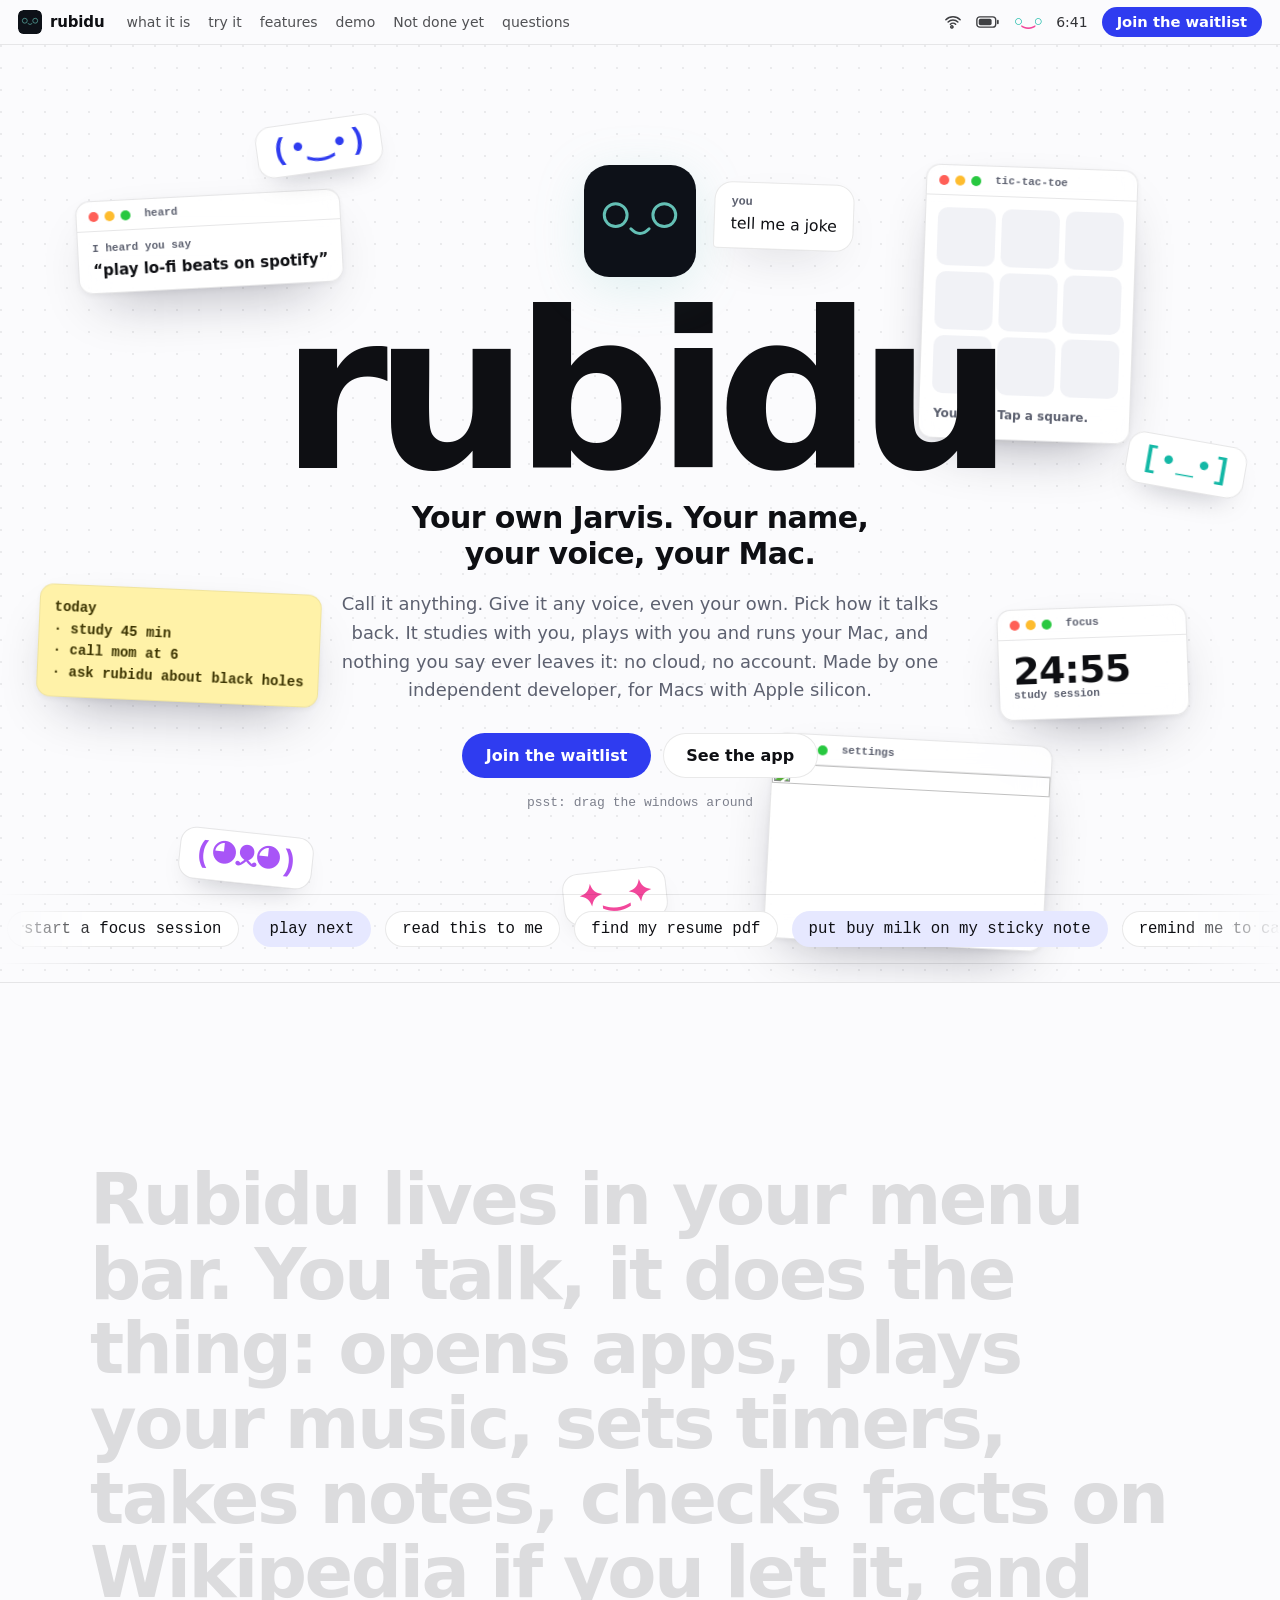
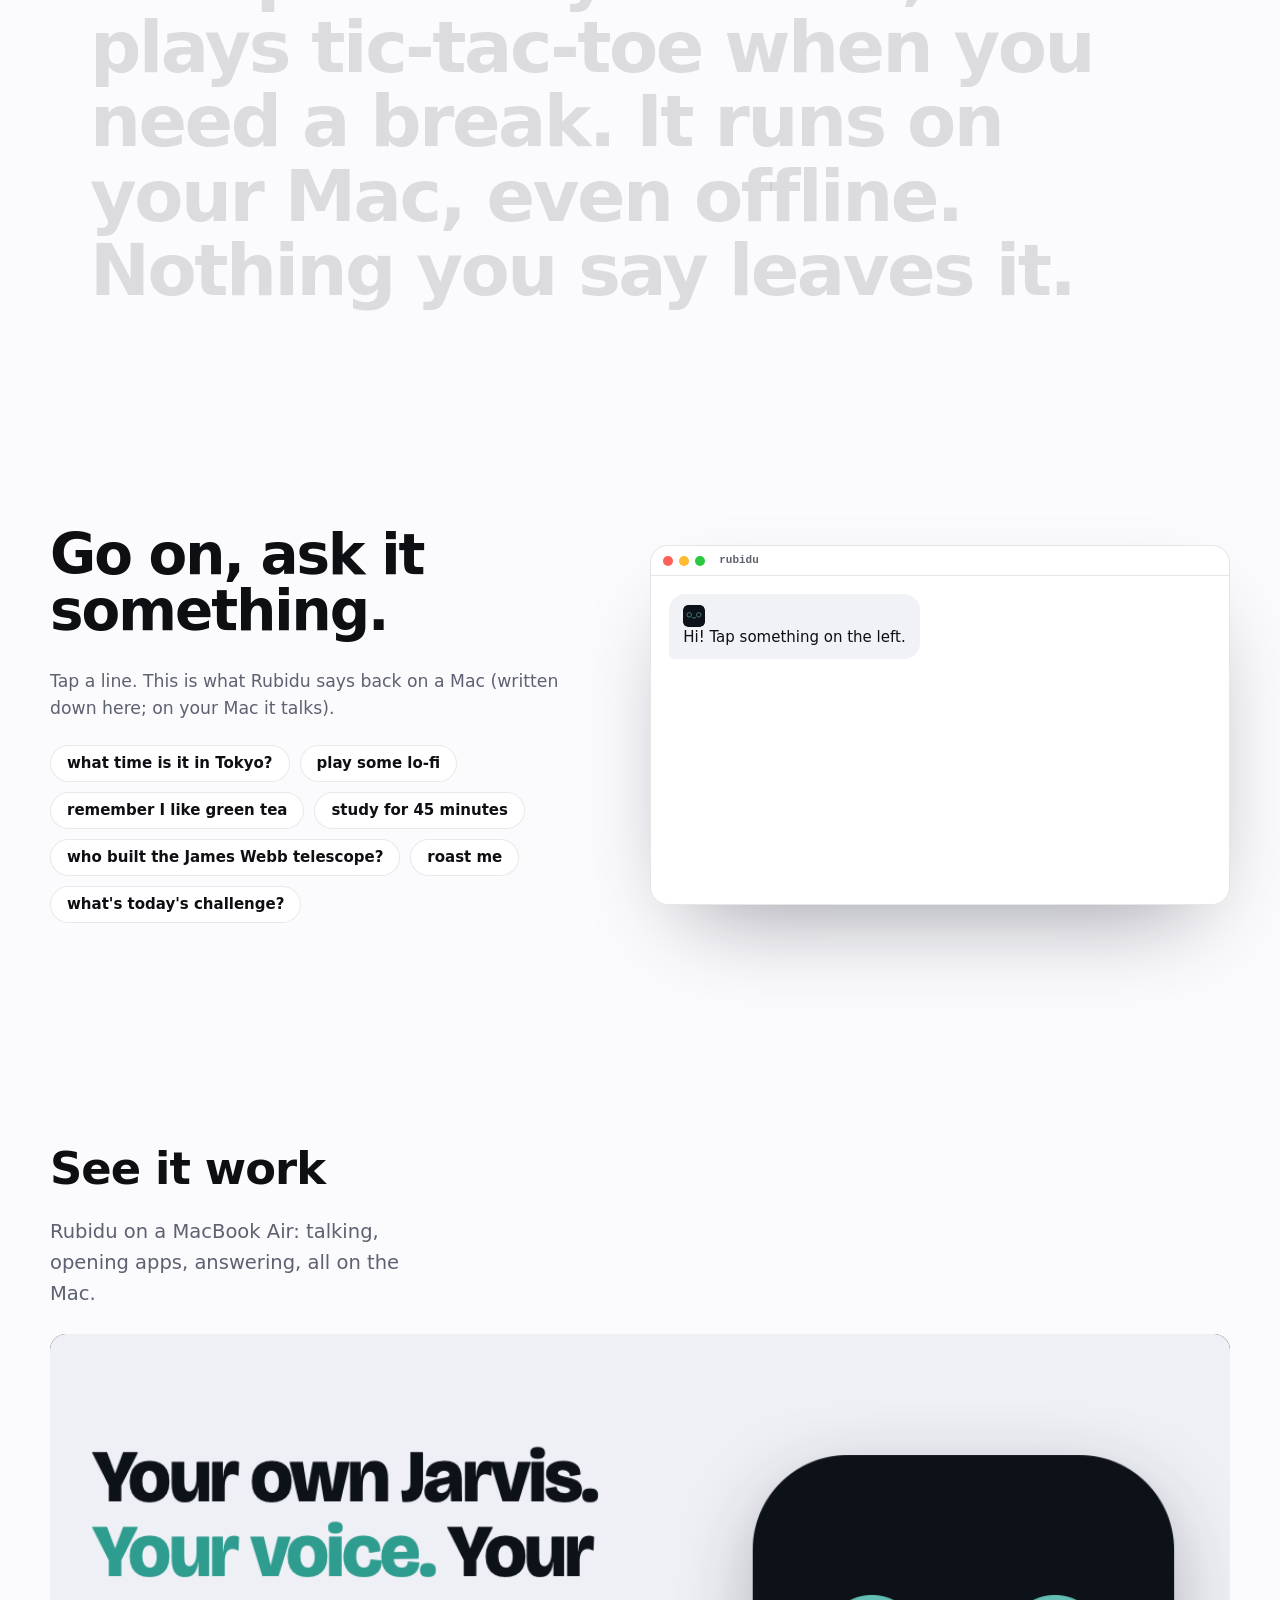
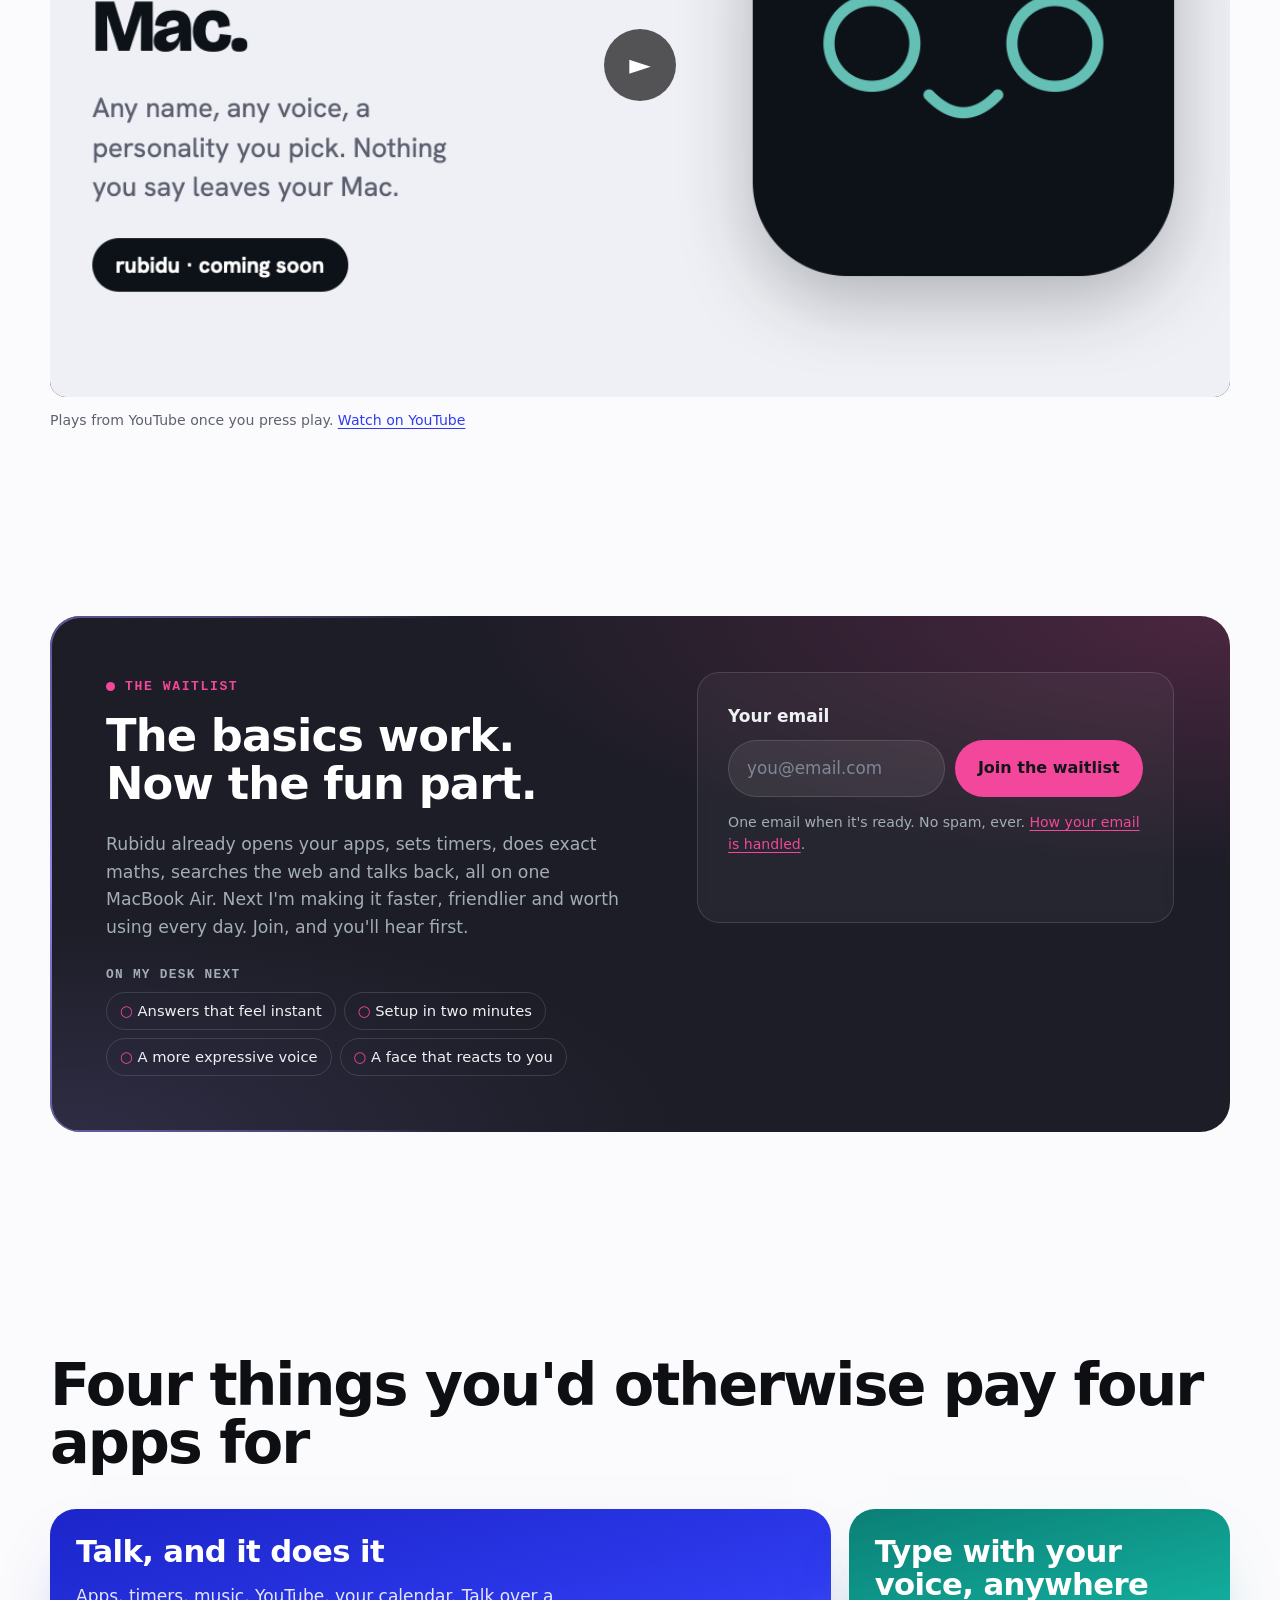
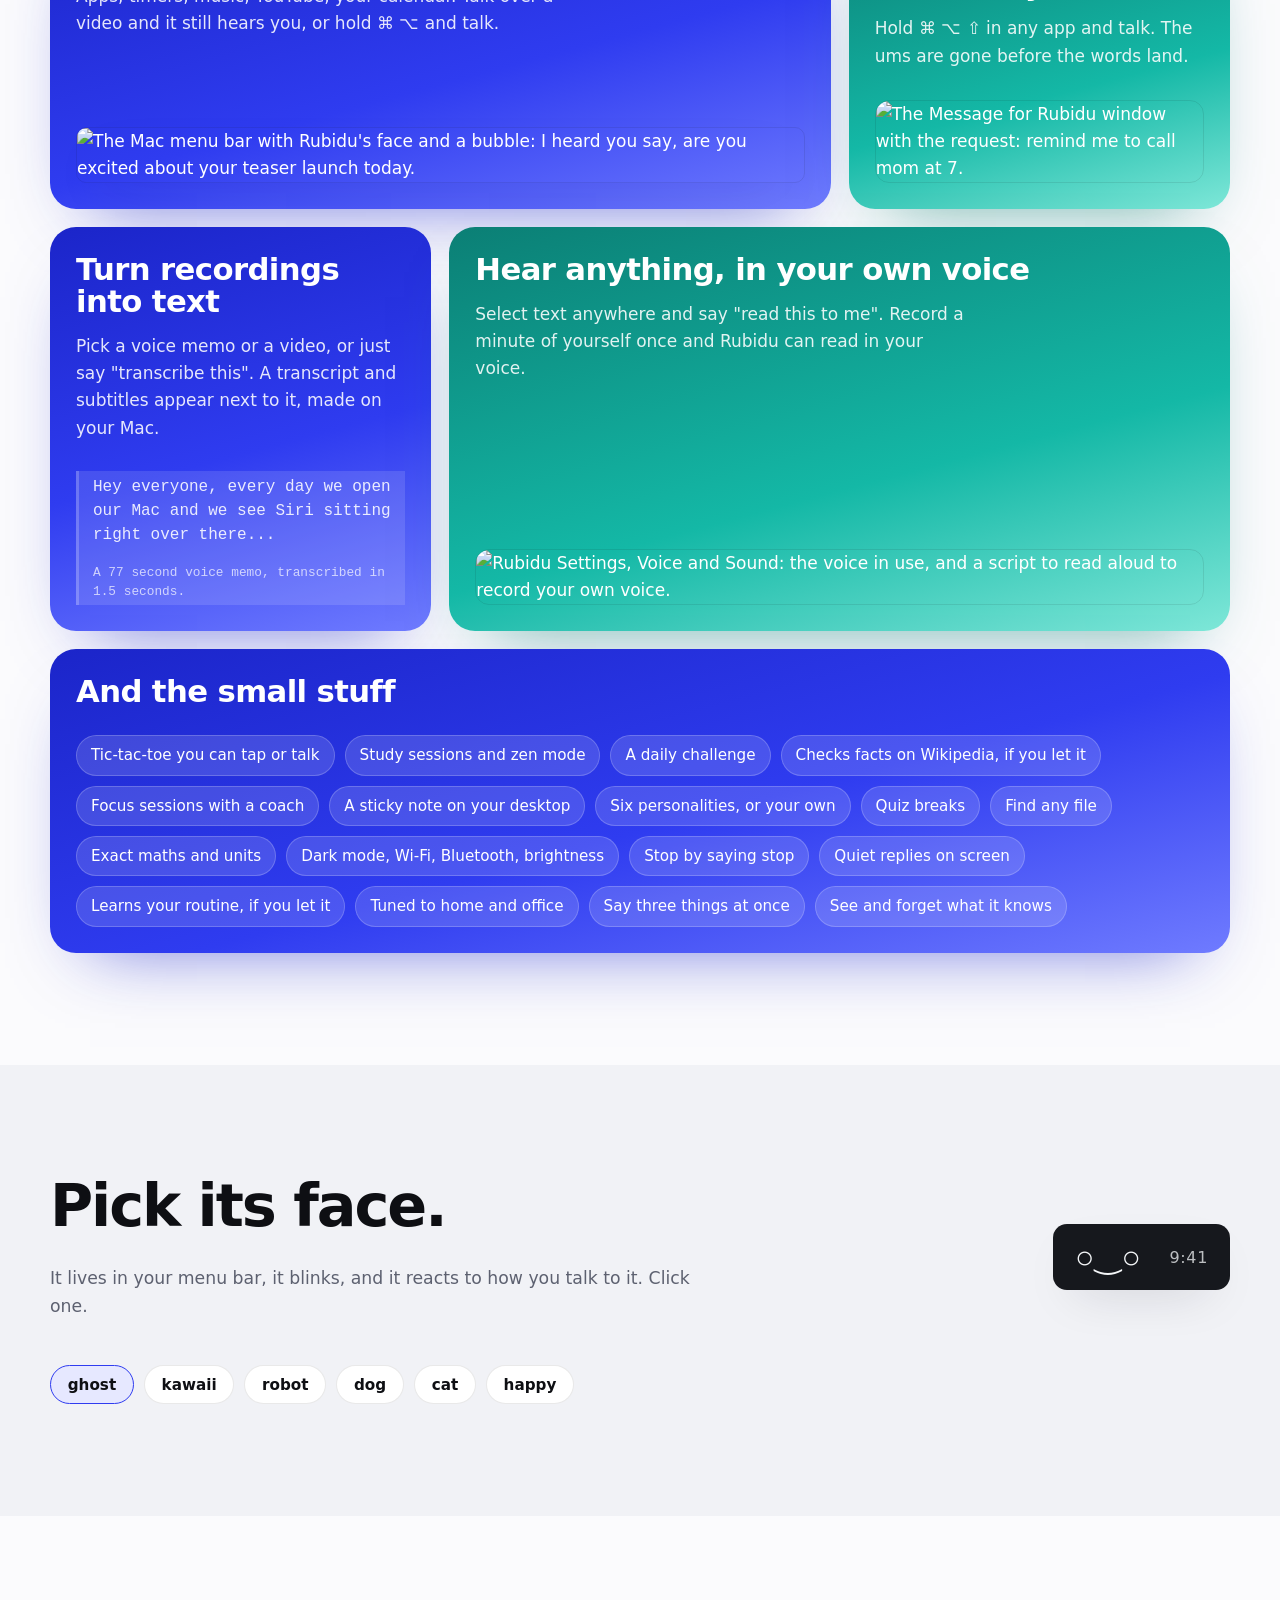
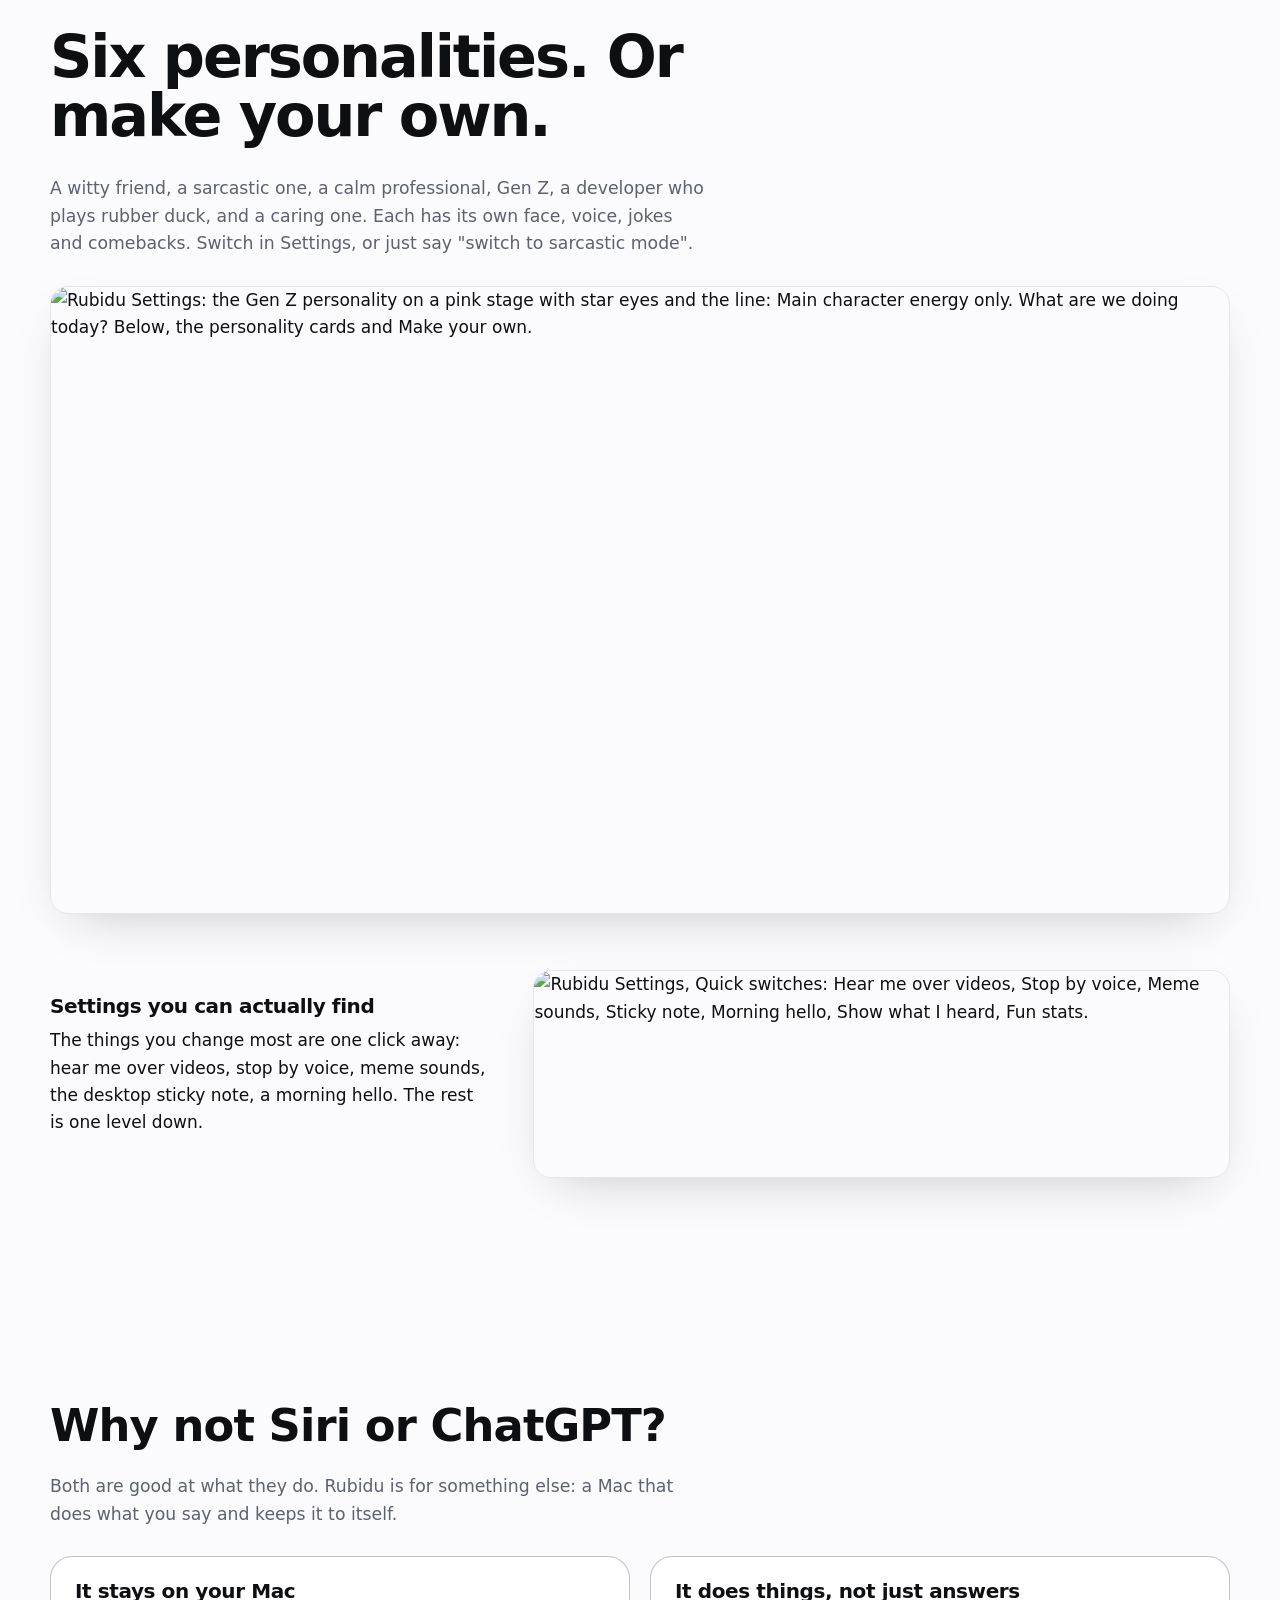
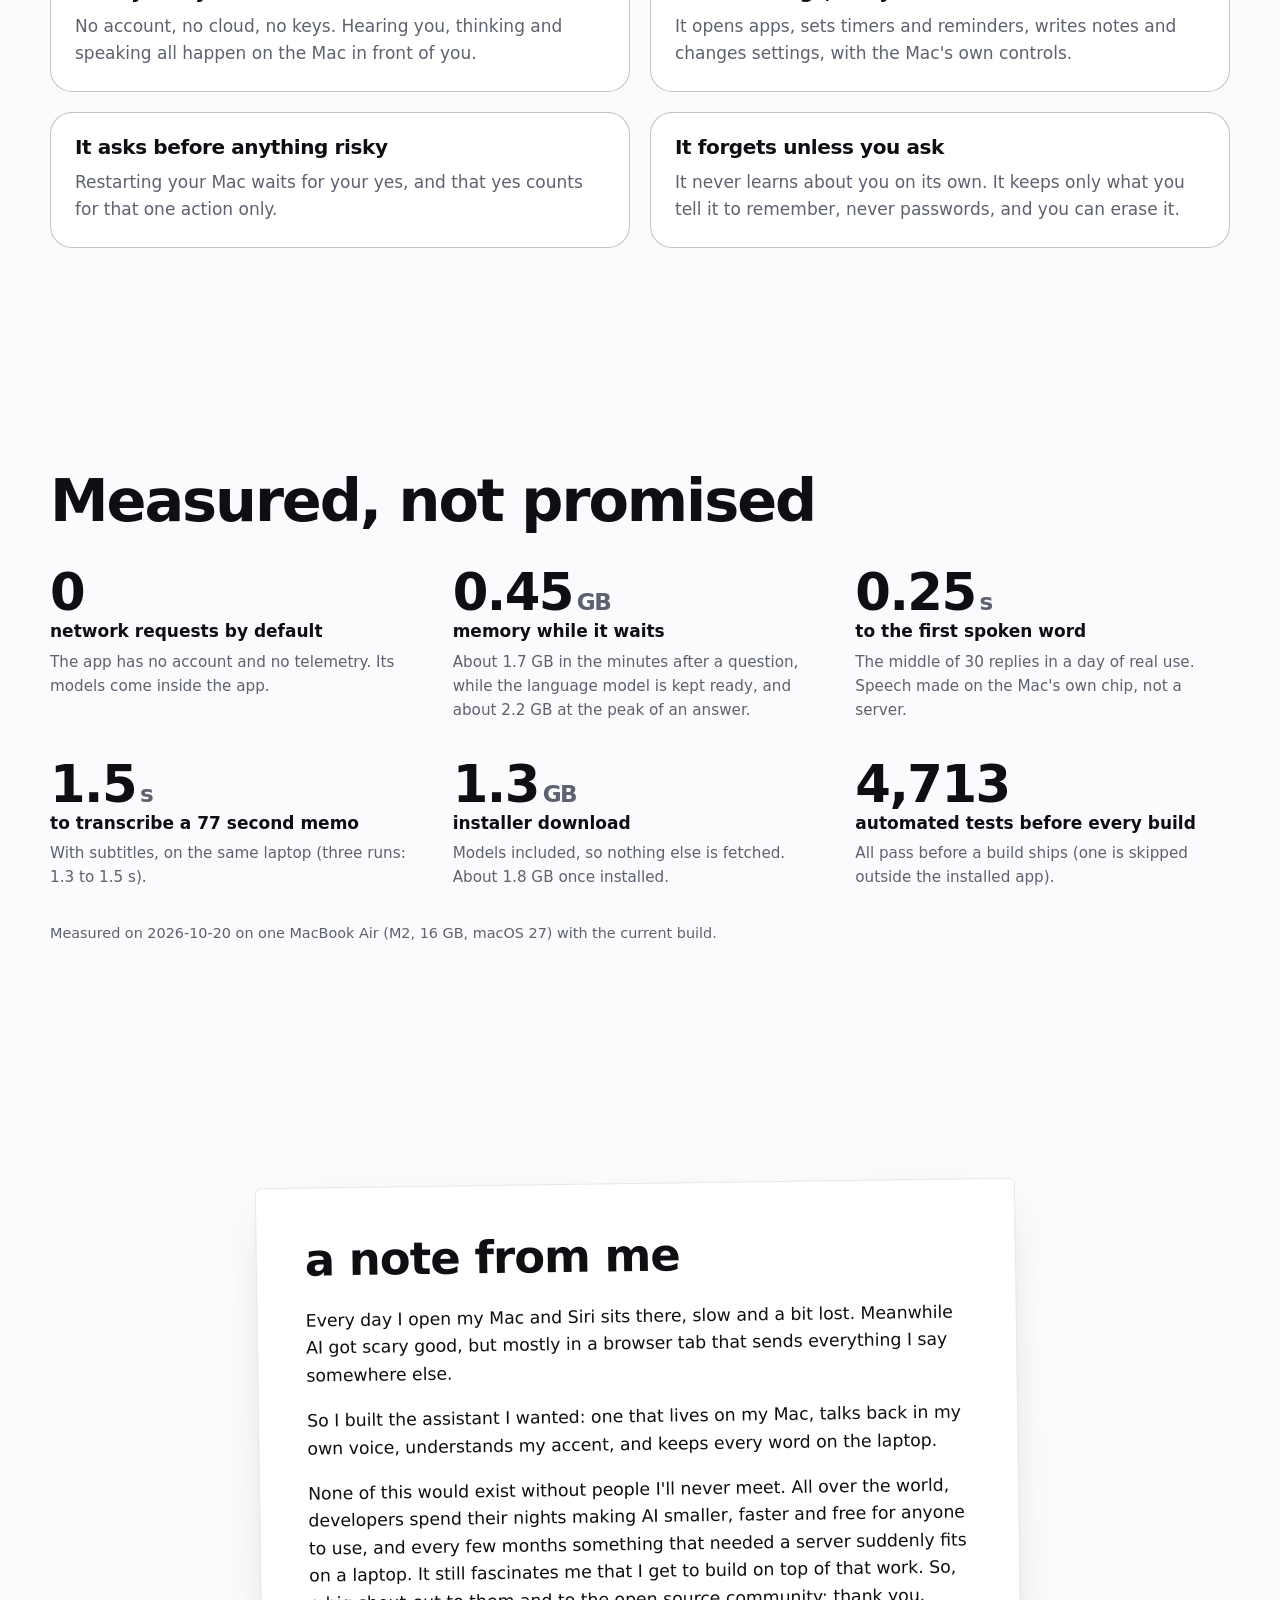
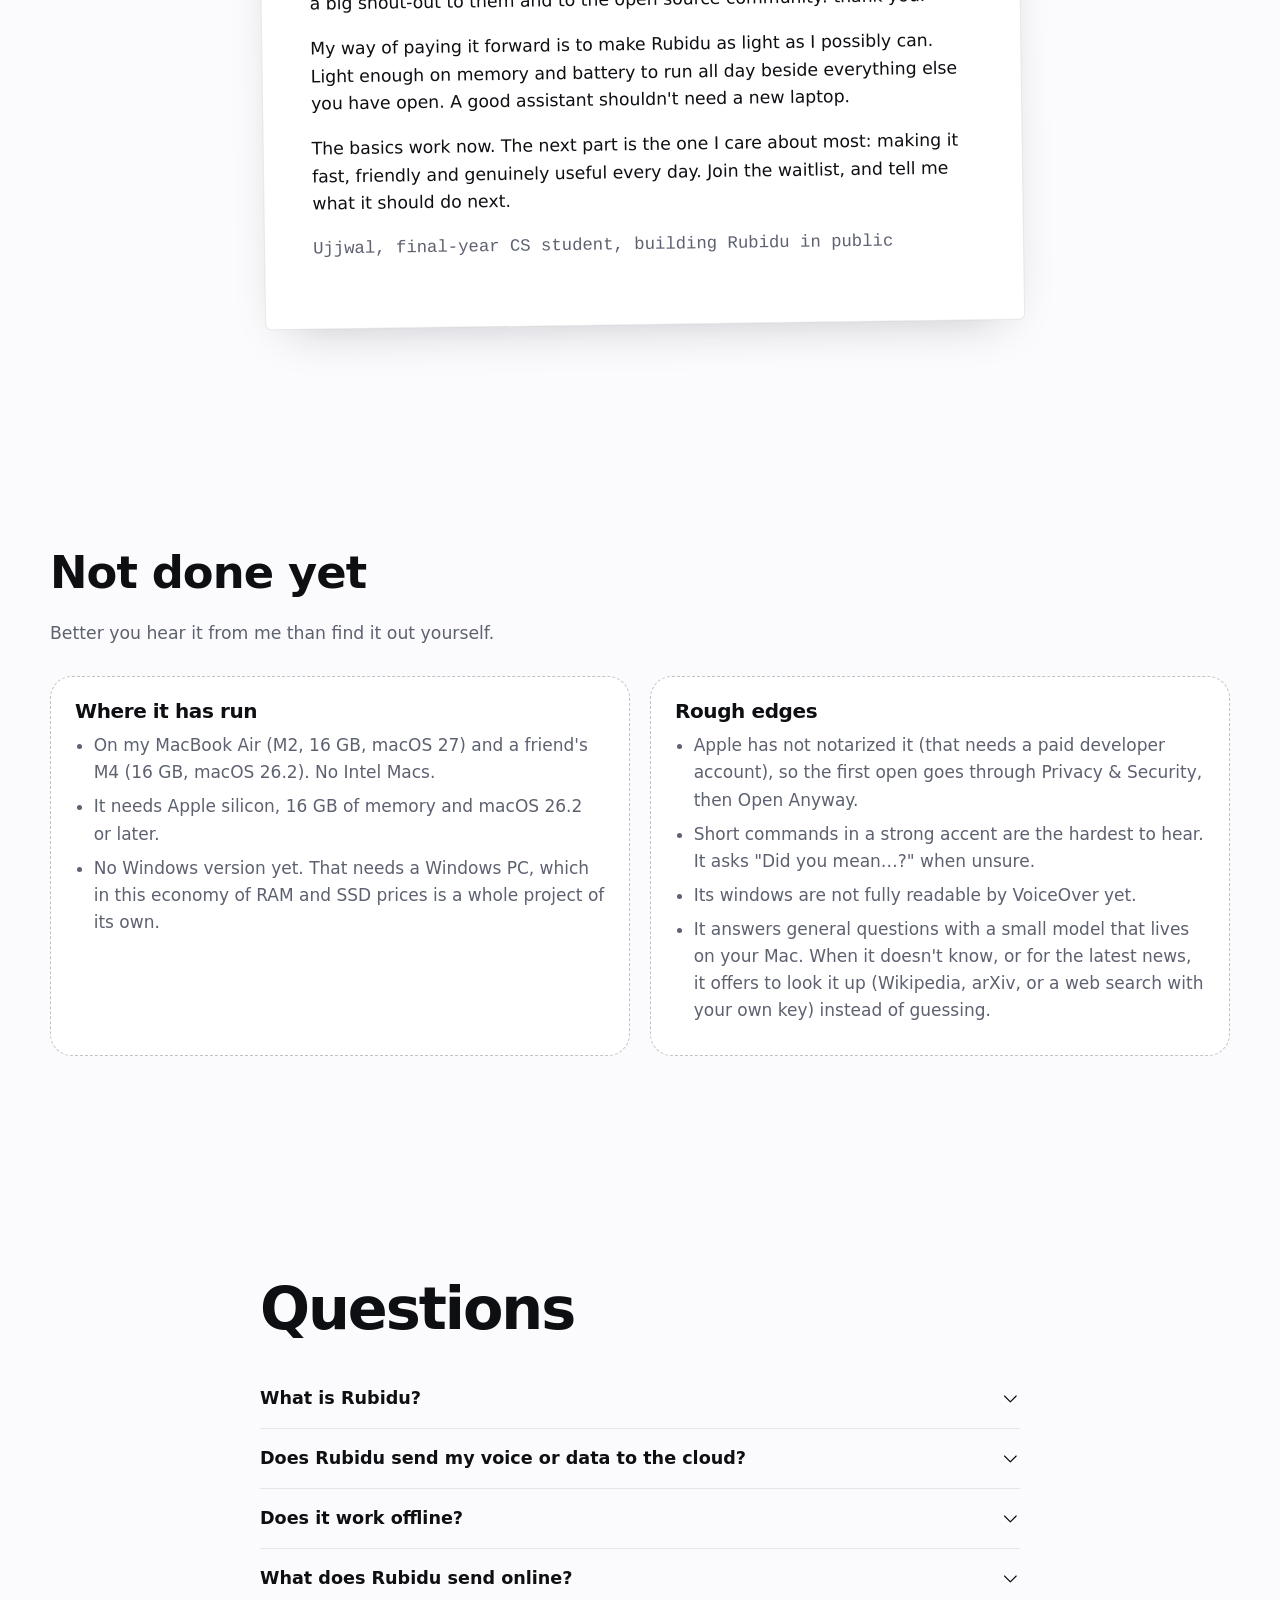
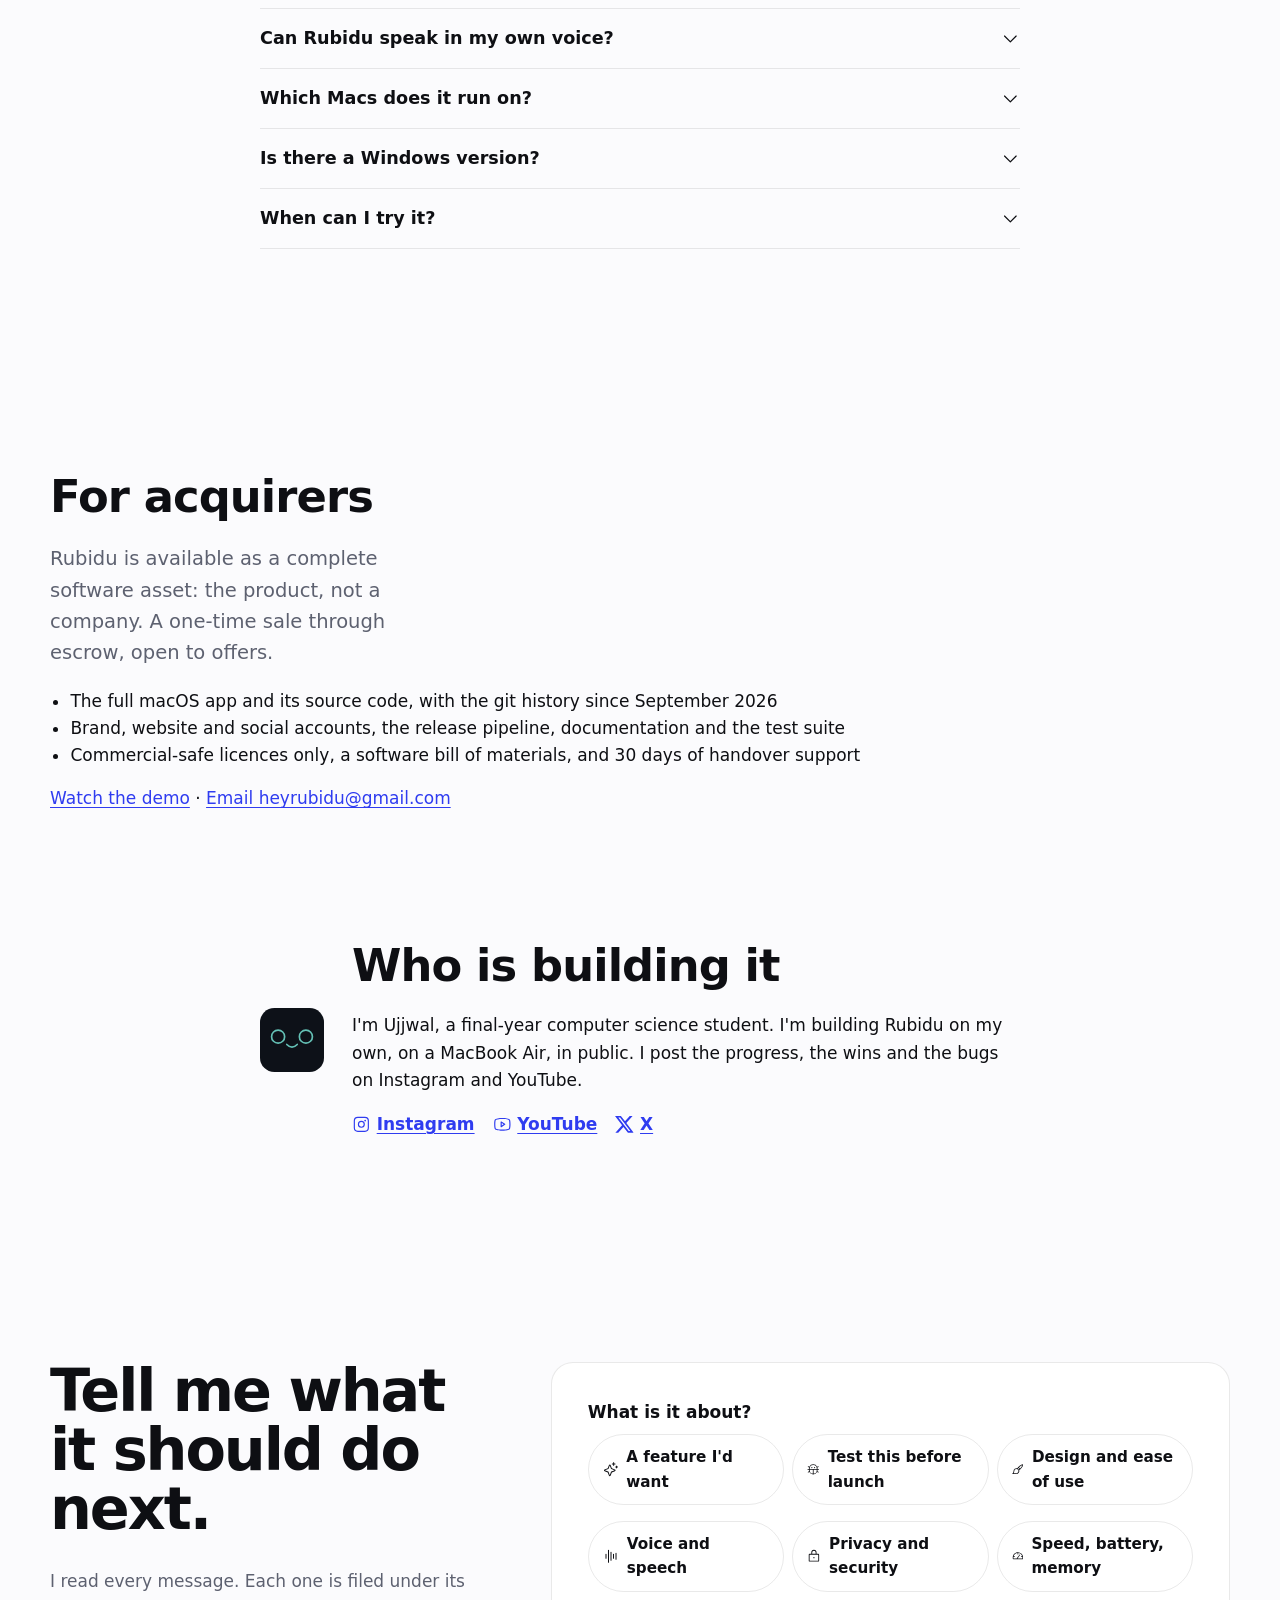
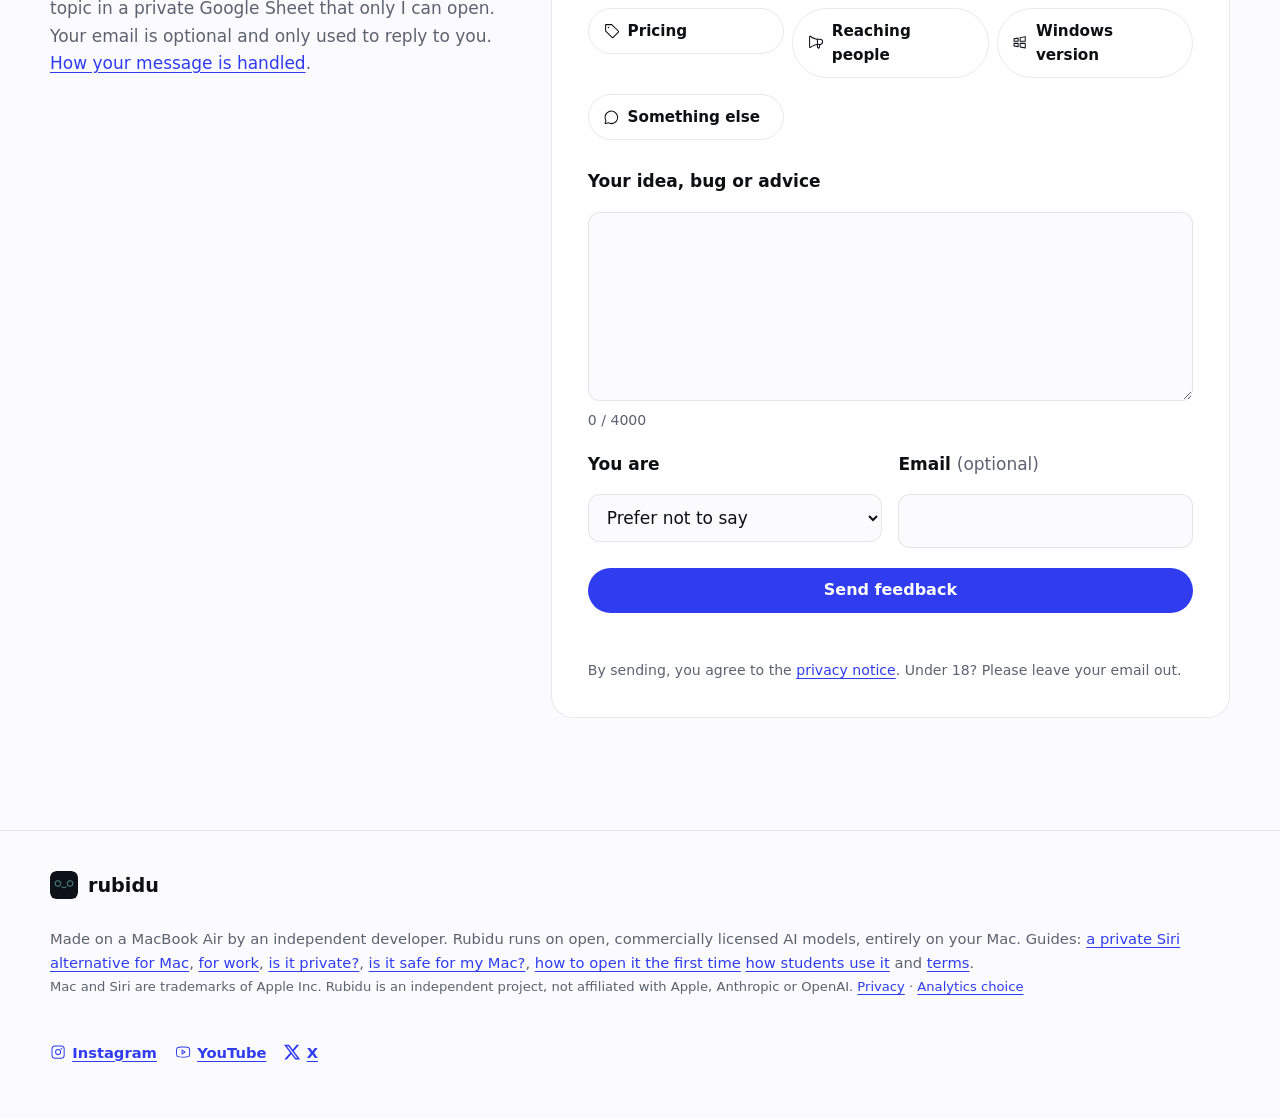
==== commit 29d736c5: "New logo everywhere (nav, footer, chat, favicon, social card, first-open picture); the hero is the l" ====
--- a/index.html
+++ b/index.html
@@ -43,7 +43,7 @@
 
 <header class="mbar" id="mbar">
   <div class="mbar-row">
-    <a class="mbar-brand" href="#top" aria-label="Rubidu home"><span class="brand-face" aria-hidden="true">○‿○</span><b>rubidu</b></a>
+    <a class="mbar-brand" href="#top" aria-label="Rubidu home"><img class="brand-face" src="img/mark.svg" alt="" width="28" height="28"><b>rubidu</b></a>
     <nav class="mbar-menu" aria-label="Sections">
       <a href="#what">what it is</a>
       <a href="#try">try it</a>
@@ -93,14 +93,15 @@
   </div>
   <div class="desk-center">
     <button class="face-btn" type="button" aria-label="Rubidu's face. Click it.">
-      <svg class="face" viewBox="0 0 465 231" aria-hidden="true">
-        <g class="eye" data-cx="111"><circle class="ring" cx="111" cy="111" r="75"/><circle class="pupil" cx="111" cy="111" r="24"/></g>
-        <g class="eye" data-cx="354"><circle class="ring" cx="354" cy="111" r="75"/><circle class="pupil" cx="354" cy="111" r="24"/></g>
-        <path class="smile" d="M199 166 Q232.5 213 266 166"/>
+      <svg class="face" viewBox="0 0 824 824" aria-hidden="true">
+        <rect class="tile" width="824" height="824" rx="185"/>
+        <g class="eye"><circle class="ring" cx="233.1" cy="368.7" r="84"/></g>
+        <g class="eye"><circle class="ring" cx="590.9" cy="368.7" r="84"/></g>
+        <path class="smile" d="M344.8 469.5 Q412 539.3 479.2 469.5"/>
       </svg>
     </button>
-    <h1 id="hero-h"><span class="wordmark">rubidu</span><span class="tagline">A tiny face in your menu bar that does what you say.</span></h1>
-    <p class="lede">Talk to your Mac and it gets things done, with a personality you pick. Nothing you say leaves it. Made by one independent developer, for Macs with Apple silicon.</p>
+    <h1 id="hero-h"><span class="wordmark">rubidu</span><span class="tagline">Your own Jarvis. Your name, your voice, your Mac.</span></h1>
+    <p class="lede">Call it anything. Give it any voice, even your own. Pick how it talks back. It studies with you, plays with you and runs your Mac, and nothing you say ever leaves it: no cloud, no account. Made by one independent developer, for Macs with Apple silicon.</p>
     <div class="cta-row">
         <a class="btn btn-primary" href="#waitlist">Join the waitlist</a>
         <a class="btn btn-ghost" href="#app">See the app</a>
@@ -132,7 +133,7 @@
     </div>
     <div class="try-mac reveal" aria-live="polite">
       <div class="win-bar"><i></i><i></i><i></i><span>rubidu</span></div>
-      <div class="try-log" id="try-log"><p class="msg r"><b>○‿○</b>Hi! Tap something on the left.</p></div>
+      <div class="try-log" id="try-log"><p class="msg r"><img class="msg-face" src="img/mark.svg" alt="">Hi! Tap something on the left.</p></div>
     </div>
   </div>
 </section>
@@ -205,7 +206,7 @@
   </div>
 </section>
 
-<a class="wl-pill" id="wl-pill" href="#waitlist"><span class="brand-face" aria-hidden="true">○‿○</span>Join the waitlist</a>
+<a class="wl-pill" id="wl-pill" href="#waitlist"><img class="brand-face" src="img/mark.svg" alt="" width="22" height="22">Join the waitlist</a>
 
 
 <section class="jobs" id="app" aria-labelledby="app-h">
@@ -234,7 +235,7 @@
       </article>
       <article class="job job-more reveal">
         <h3>And the small stuff</h3>
-        <ul class="chips"><li>Tic-tac-toe you can tap or talk</li><li>Study sessions and zen mode</li><li>A daily challenge</li><li>Checks facts on Wikipedia, if you let it</li><li>Focus sessions with a coach</li><li>A sticky note on your desktop</li><li>Seven personalities, or your own</li><li>Quiz breaks</li><li>Find any file</li><li>Exact maths and units</li><li>Dark mode, Wi-Fi, Bluetooth, brightness</li><li>Stop by saying stop</li><li>Quiet replies on screen</li><li>Learns your routine, if you let it</li><li>Tuned to home and office</li><li>Say three things at once</li><li>See and forget what it knows</li></ul>
+        <ul class="chips"><li>Tic-tac-toe you can tap or talk</li><li>Study sessions and zen mode</li><li>A daily challenge</li><li>Checks facts on Wikipedia, if you let it</li><li>Focus sessions with a coach</li><li>A sticky note on your desktop</li><li>Six personalities, or your own</li><li>Quiz breaks</li><li>Find any file</li><li>Exact maths and units</li><li>Dark mode, Wi-Fi, Bluetooth, brightness</li><li>Stop by saying stop</li><li>Quiet replies on screen</li><li>Learns your routine, if you let it</li><li>Tuned to home and office</li><li>Say three things at once</li><li>See and forget what it knows</li></ul>
       </article>
     </div>
   </div>
@@ -264,10 +265,10 @@
 <section class="people" id="personalities" aria-labelledby="people-h">
   <div class="wrap">
     <div class="people-head reveal">
-      <h2 id="people-h">Seven personalities. Or make your own.</h2>
-      <p class="section-sub">A witty friend, a sarcastic one, a calm professional, Gen Z, a developer who plays rubber duck, a caring one, and an 18+ one that asks your age first. Each has its own face, voice, jokes and comebacks. Switch in Settings, or just say "switch to sarcastic mode".</p>
-    </div>
-    <figure class="people-shot reveal"><img src="img/personalities.jpg" width="1440" height="766" loading="lazy" alt="Rubidu Settings: the Gen Z personality on a pink stage with star eyes and the line: Main character energy only. What are we doing today? Below, seven personality cards and Make your own."></figure>
+      <h2 id="people-h">Six personalities. Or make your own.</h2>
+      <p class="section-sub">A witty friend, a sarcastic one, a calm professional, Gen Z, a developer who plays rubber duck, and a caring one. Each has its own face, voice, jokes and comebacks. Switch in Settings, or just say "switch to sarcastic mode".</p>
+    </div>
+    <figure class="people-shot reveal"><img src="img/personalities.jpg" width="1440" height="766" loading="lazy" alt="Rubidu Settings: the Gen Z personality on a pink stage with star eyes and the line: Main character energy only. What are we doing today? Below, the personality cards and Make your own."></figure>
     <div class="people-row">
       <div class="people-copy reveal">
         <h3>Settings you can actually find</h3>
@@ -407,7 +408,7 @@
 
 <section class="author" aria-labelledby="author-h">
   <div class="wrap narrow author-row reveal">
-    <img src="img/mark.svg" alt="" width="96" height="48" class="author-mark">
+    <img src="img/mark.svg" alt="" width="64" height="64" class="author-mark">
     <div>
       <h2 id="author-h">Who is building it</h2>
       <p>I'm Ujjwal, a final-year computer science student. I'm building Rubidu on my own, on a MacBook Air, in public. I post the progress, the wins and the bugs on Instagram and YouTube.</p>
@@ -479,7 +480,7 @@
 
 <footer class="footer">
   <div class="wrap footer-row">
-    <div class="brand"><span class="brand-face" aria-hidden="true">○‿○</span><span>rubidu</span></div>
+    <div class="brand"><img class="brand-face" src="img/mark.svg" alt="" width="28" height="28"><span>rubidu</span></div>
     <p>Made on a MacBook Air by an independent developer. Rubidu runs on open, commercially licensed AI models, entirely on your Mac. Guides: <a href="https://itsrocksome.github.io/rubidu/siri-alternative-mac.html" rel="noopener">a private Siri alternative for Mac</a>, <a href="https://itsrocksome.github.io/rubidu/ai-voice-assistant-for-work-on-mac.html" rel="noopener">for work</a>, <a href="https://itsrocksome.github.io/rubidu/is-rubidu-private.html" rel="noopener">is it private?</a>, <a href="https://itsrocksome.github.io/rubidu/will-rubidu-slow-down-my-mac.html" rel="noopener">is it safe for my Mac?</a>, <a href="https://itsrocksome.github.io/rubidu/how-to-open-rubidu.html" rel="noopener">how to open it the first time</a> <a href="https://itsrocksome.github.io/rubidu/ai-assistant-for-students.html" rel="noopener">how students use it</a> and <a href="https://itsrocksome.github.io/rubidu/terms.html" rel="noopener">terms</a>.<br><span class="legal">Mac and Siri are trademarks of Apple Inc. Rubidu is an independent project, not affiliated with Apple, Anthropic or OpenAI. <a href="privacy.html">Privacy</a> · <a href="privacy.html#visits" onclick="window.rubiduAnalyticsChoice&&window.rubiduAnalyticsChoice();return false">Analytics choice</a></span></p>
     <nav class="footer-links" aria-label="Rubidu elsewhere"><a href="https://www.instagram.com/heyrubidu/" rel="noopener me"><svg class="ico" aria-hidden="true"><use href="#i-instagram"/></svg>Instagram</a><a href="https://www.youtube.com/@heyrubidu" rel="noopener me"><svg class="ico" aria-hidden="true"><use href="#i-youtube"/></svg>YouTube</a><a href="https://x.com/Hey_Rubidu" rel="noopener me"><svg class="ico" aria-hidden="true"><use href="#i-x"/></svg>X</a></nav>
   </div>
--- a/css/site.css
+++ b/css/site.css
@@ -63,7 +63,9 @@
 .nav-row { display: flex; align-items: center; gap: 24px; height: 64px; }
 .brand { display: flex; align-items: center; gap: 10px; font: 700 1.2rem var(--display); color: var(--ink); text-decoration: none; }
 /* The face is text, set in the Mac's own font, exactly as the menu bar draws it. */
-.brand-face { font: 500 1.15rem -apple-system, BlinkMacSystemFont, "SF Pro Text", "Helvetica Neue", sans-serif; color: var(--accent); }
+/* The logo: the face on its dark tile (img/mark.svg, from the app's release/brand, owner 2026-10-26). */
+.brand-face { width: 28px; height: 28px; flex: none; display: inline-block; vertical-align: middle; border-radius: 22%;
+  box-shadow: 0 0 0 1px rgba(255,255,255,.16); }
 .nav nav { display: flex; gap: 22px; margin-left: auto; }
 .nav nav a { color: var(--muted); text-decoration: none; font-weight: 500; font-size: .96rem; }
 .nav nav a:hover { color: var(--ink); }
@@ -75,18 +77,19 @@
 .lede { font-size: 1.22rem; color: var(--muted); max-width: 32ch; }
 .cta-row { display: flex; gap: 12px; flex-wrap: wrap; margin-top: 28px; }
 .hero-visual { position: relative; display: grid; place-items: center; }
-.face-btn { all: unset; cursor: pointer; width: min(100%, 440px); aspect-ratio: 465 / 260; display: block;
+.face-btn { all: unset; cursor: pointer; width: min(100%, 440px); aspect-ratio: 1; display: block;
   transition: transform .4s var(--ease); }
 .face-btn:hover { transform: rotate(-3deg) scale(1.03); }
 .face-btn:focus-visible { outline: 2.5px solid var(--accent); outline-offset: 8px; border-radius: 30px; }
 .face { width: 100%; overflow: visible; }
-.face .ring { fill: none; stroke: var(--ring); stroke-width: 24; transition: stroke .3s; }
-.face .pupil { fill: var(--ring); transition: fill .3s; }
-.face .smile { fill: none; stroke: var(--smile); stroke-width: 24; stroke-linecap: round; transition: d .3s var(--ease); }
+/* The logo as the hero (owner 2026-10-26): teal rings and smile on the dark tile, no pupils staring back. */
+.face .tile { fill: #0D1118; }
+.face .ring { fill: none; stroke: #64C0B5; stroke-width: 22; }
+.face .smile { fill: none; stroke: #64C0B5; stroke-width: 22; stroke-linecap: round; transition: d .3s var(--ease); }
 .face .eye { transform-box: fill-box; transform-origin: center; }
 .face.blink .eye { animation: blink .18s ease-in-out; }
 @keyframes blink { 50% { transform: scaleY(.08); } }
-.face.happy .smile { d: path("M189 160 Q232.5 226 276 160"); }
+.face.happy .smile { d: path("M326 462 Q412 568 498 462"); }
 .bubble { position: absolute; right: 2%; top: -6%; max-width: 280px; background: var(--surface); border-radius: 18px 18px 18px 4px;
   padding: 12px 16px; box-shadow: var(--shadow); border: 1px solid var(--line); font-size: .98rem; margin: 0;
   transform: rotate(2deg); transition: opacity .25s, transform .35s var(--ease); }
@@ -190,7 +193,7 @@
 /* author */
 .author { padding-top: 0; }
 .author-row { display: flex; gap: 28px; align-items: center; }
-.author-mark { width: 96px; flex-shrink: 0; }
+.author-mark { width: 64px; height: 64px; flex-shrink: 0; }
 .author-links, .footer-links { display: flex; gap: 18px; flex-wrap: wrap; }
 .author-links a, .footer-links a { display: inline-flex; gap: 6px; align-items: center; font-weight: 600; }
 @media (max-width: 640px) { .author-row { flex-direction: column; align-items: flex-start; } }
@@ -230,7 +233,7 @@
 .footer .legal { font-size: .82rem; }
 
 /* 404 */
-.mark-404 { width: 160px; margin: 0 auto 24px; }
+.mark-404 { width: 120px; margin: 0 auto 24px; }
 
 /* reveal: sections arrive in reading order; plugins keep a slight tilt like cards on a desk */
 .js .reveal { opacity: 0; translate: 0 18px; transition: opacity .7s var(--ease) var(--d, 0ms), translate .7s var(--ease) var(--d, 0ms); }
@@ -311,7 +314,7 @@
   padding: 12px 20px 12px 16px; border-radius: 999px; background: #1c1d26; color: #eef2f4; text-decoration: none; font-weight: 600;
   box-shadow: 0 16px 40px -12px rgba(0, 0, 0, .55), 0 0 0 1px rgba(242, 71, 155, .35);
   transform: translateY(160%); opacity: 0; transition: transform .45s var(--ease), opacity .3s; }
-.wl-pill .brand-face { color: var(--smile); }
+.wl-pill .brand-face { width: 22px; height: 22px; margin-right: 8px; }
 .wl-pill.show { transform: none; opacity: 1; }
 .wl-pill:hover .brand-face { display: inline-block; animation: wl-pop .5s var(--ease); }
 @media (max-width: 640px) { .wl-pill { left: 16px; right: 16px; justify-content: center; bottom: 16px; } }
--- a/css/desk.css
+++ b/css/desk.css
@@ -33,7 +33,7 @@
 .mbar-row { display: flex; align-items: center; gap: 22px; height: 44px; padding: 0 18px; max-width: 1400px; margin: 0 auto; }
 .mbar-brand { display: flex; gap: 8px; align-items: center; color: var(--ink); text-decoration: none; }
 .mbar-brand b { font: 700 15px/1 var(--display); letter-spacing: -.01em; }
-.mbar-brand .brand-face { color: var(--teal); font-weight: 700; }
+.mbar-brand .brand-face { width: 24px; height: 24px; }
 .mbar-menu { display: flex; gap: 18px; }
 .mbar-menu a { color: var(--ink); opacity: .72; text-decoration: none; }
 .mbar-menu a:hover { opacity: 1; }
@@ -59,7 +59,7 @@
 .desk .lede { margin: 18px auto 26px; max-width: 54ch; color: var(--muted); font-size: clamp(16px, 1.4vw, 19px); }
 .desk .cta-row { justify-content: center; }
 .desk .btn { border-radius: 999px; }
-.desk .face-btn { width: 120px; margin: 0 auto 6px; display: block; }
+.desk .face-btn { width: 112px; margin: 0 auto 14px; display: block; filter: drop-shadow(0 10px 24px rgba(100,192,181,.18)); }
 .desk .bubble { margin: 26px auto 0; }
 .desk-hint { margin-top: 18px; font: 500 13px/1 var(--mono); color: var(--muted); opacity: .8; }
 .desk .say { position: absolute; left: 0; right: 0; bottom: 18px; z-index: 6; }
@@ -130,7 +130,7 @@
 .msg { margin: 0; padding: 11px 14px; border-radius: 16px; max-width: 86%; font: 500 15px/1.4 var(--body); }
 .msg.u { align-self: flex-end; background: var(--accent); color: var(--on-accent); border-bottom-right-radius: 5px; }
 .msg.r { align-self: flex-start; background: var(--sunk); border-bottom-left-radius: 5px; }
-.msg.r b { font-family: var(--mono); color: var(--teal); margin-right: 8px; }
+.msg.r .msg-face { width: 22px; height: 22px; vertical-align: -6px; margin-right: 8px; border-radius: 22%; }
 .msg.typing::after { content: "• • •"; letter-spacing: 2px; animation: blink 1s infinite; }
 @keyframes blink { 50% { opacity: .3 } }
 @media (max-width: 820px) { .try-grid { grid-template-columns: 1fr; gap: 26px; } }
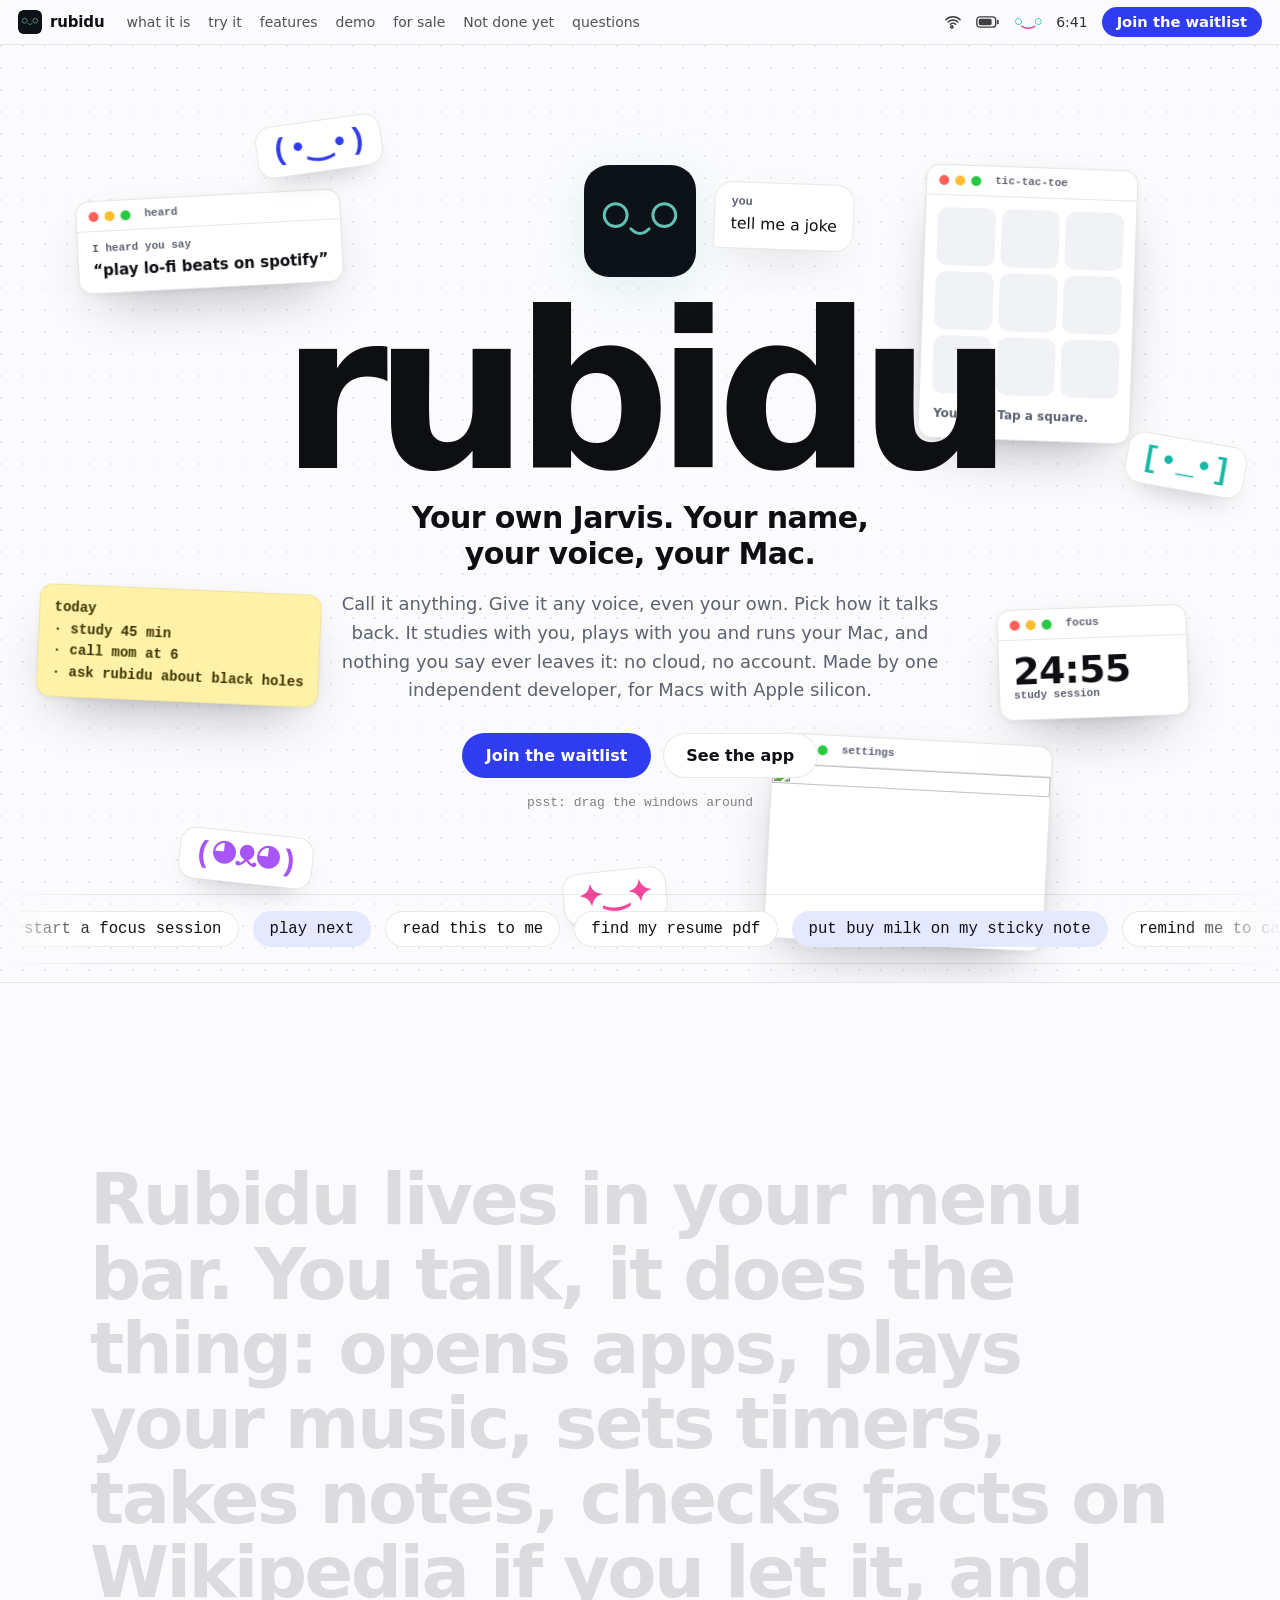
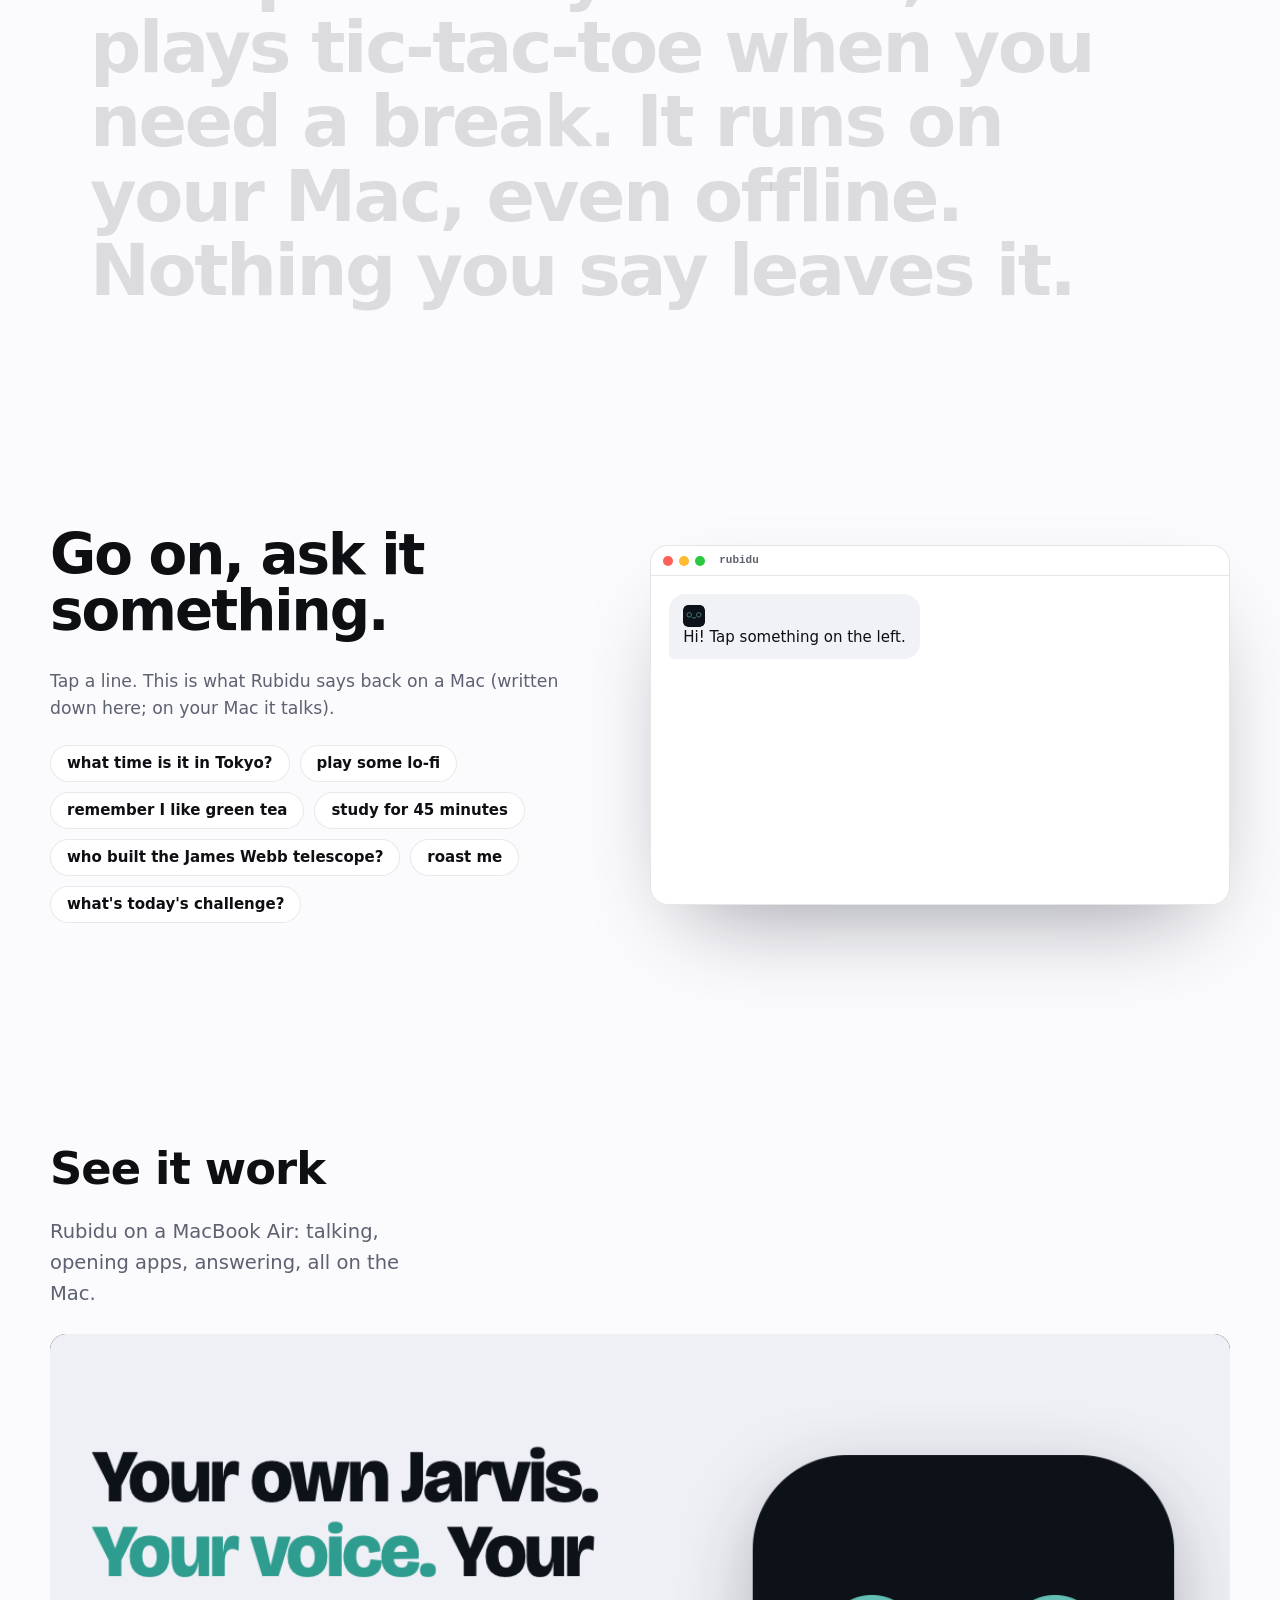
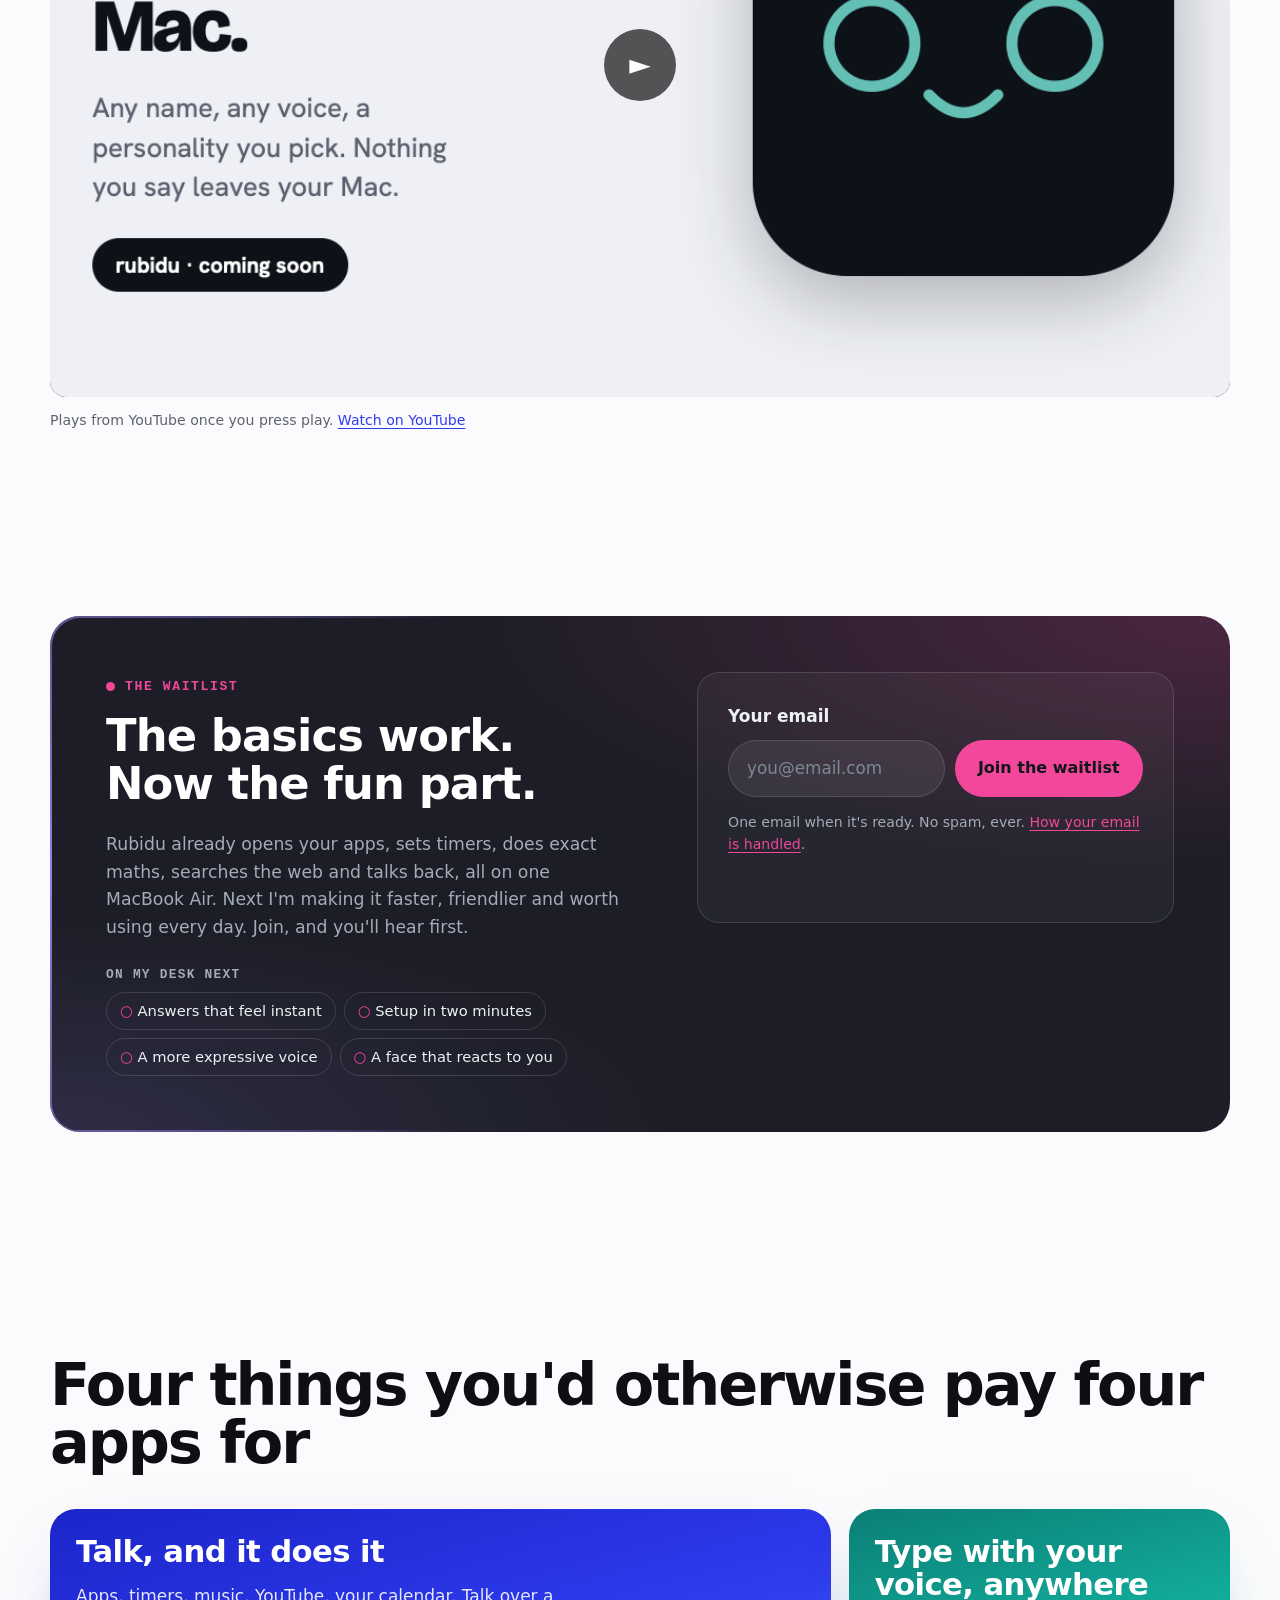
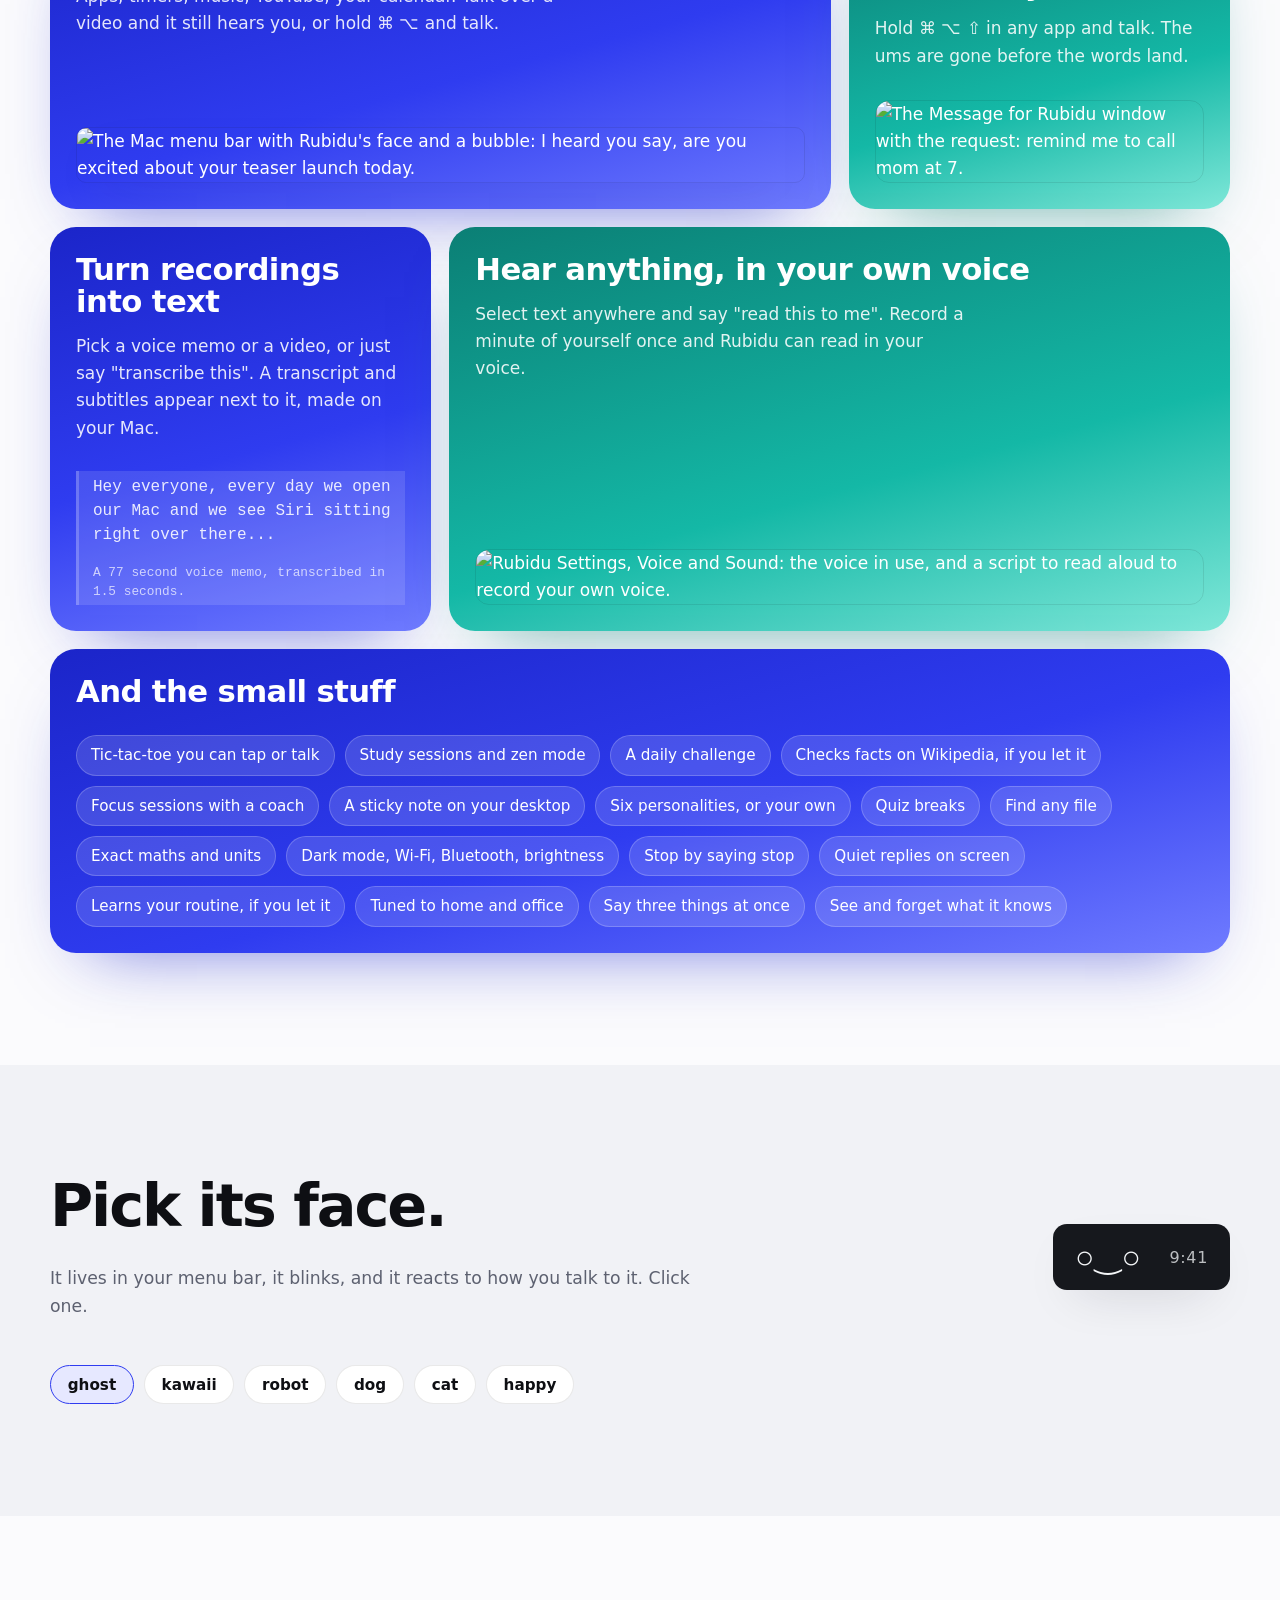
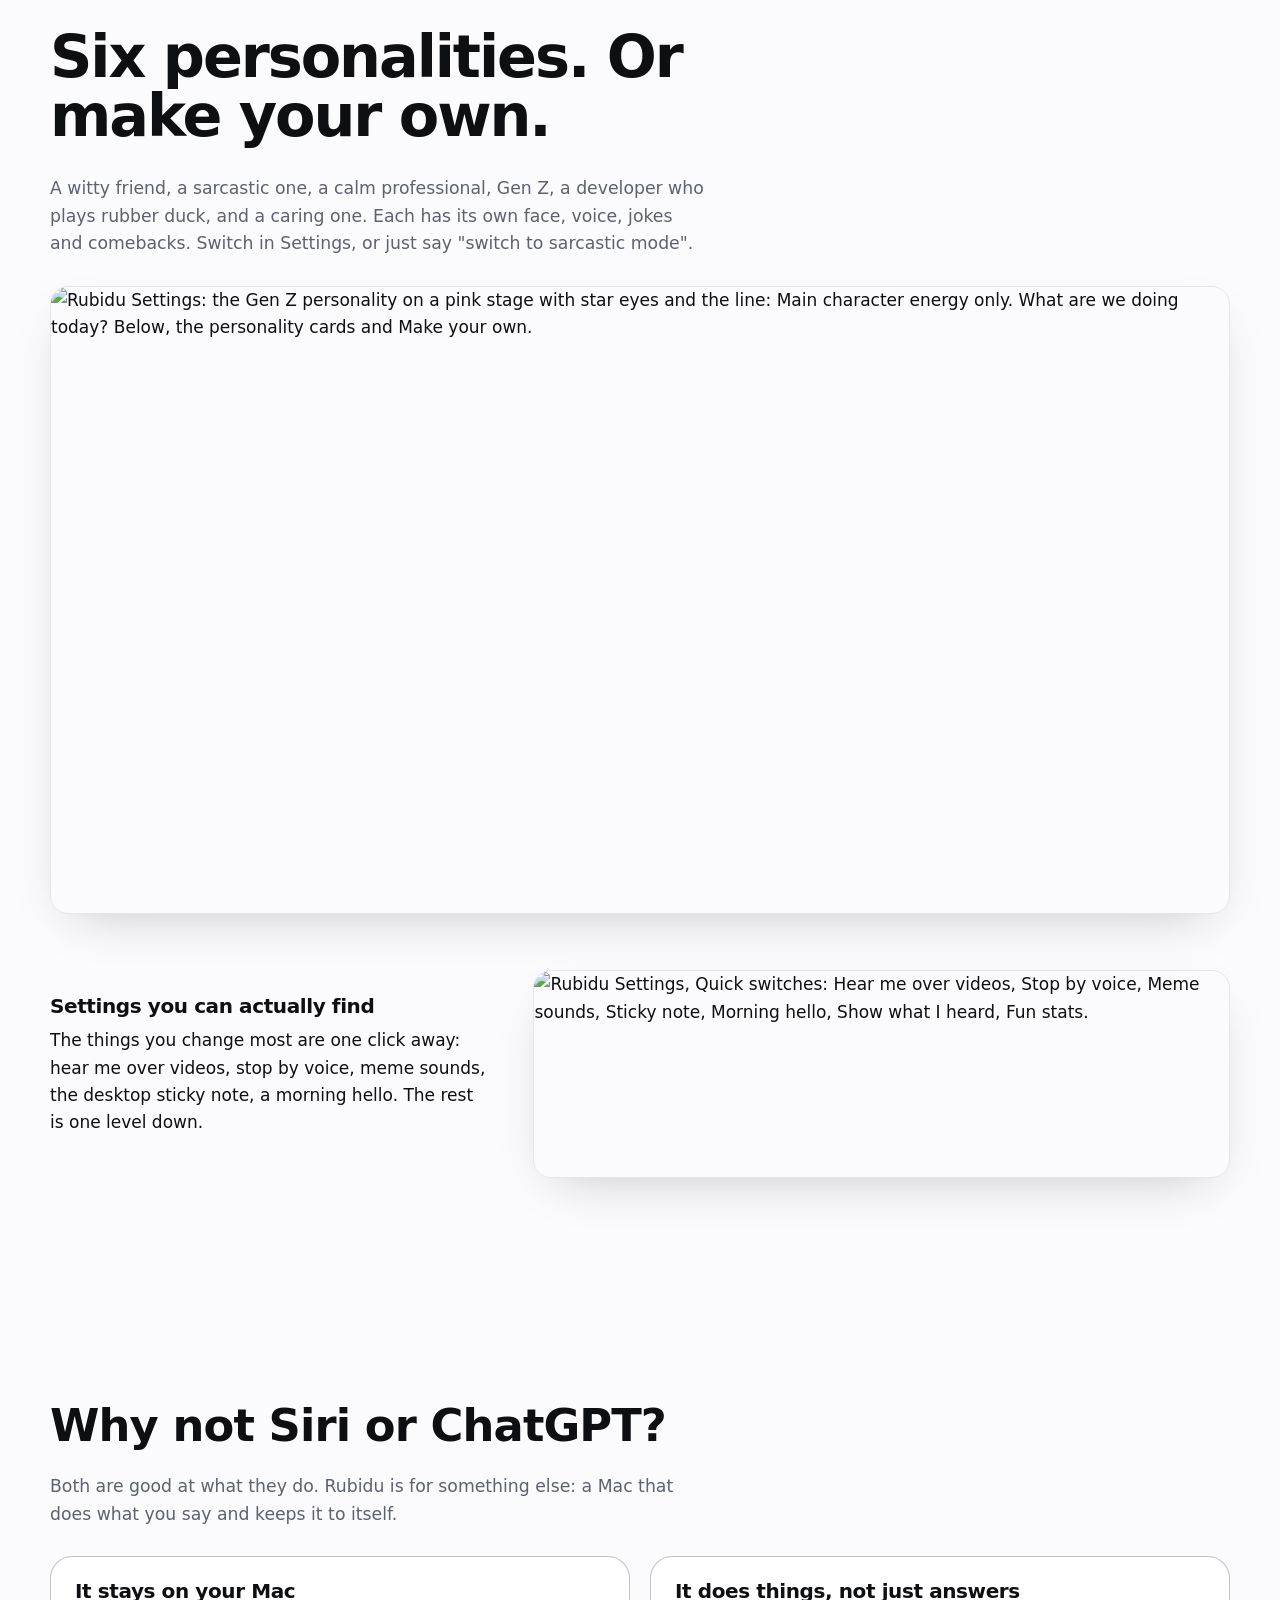
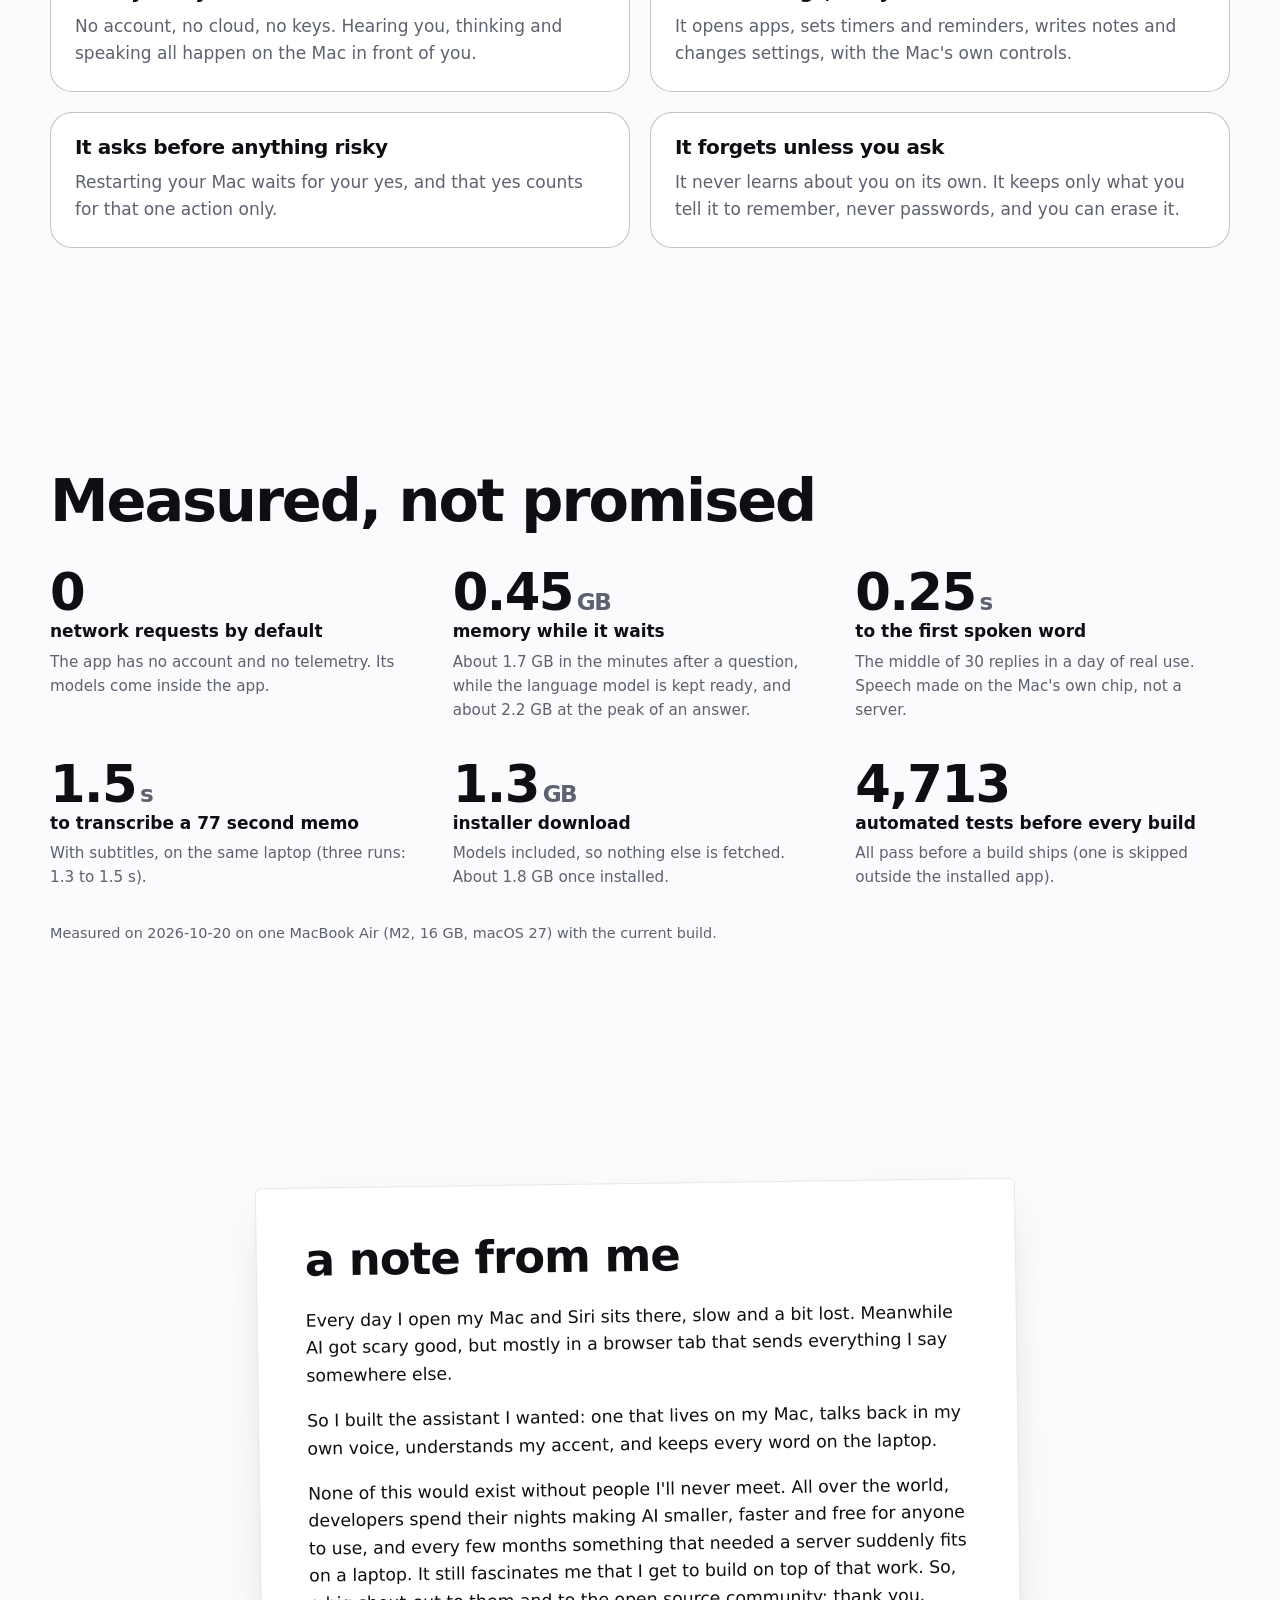
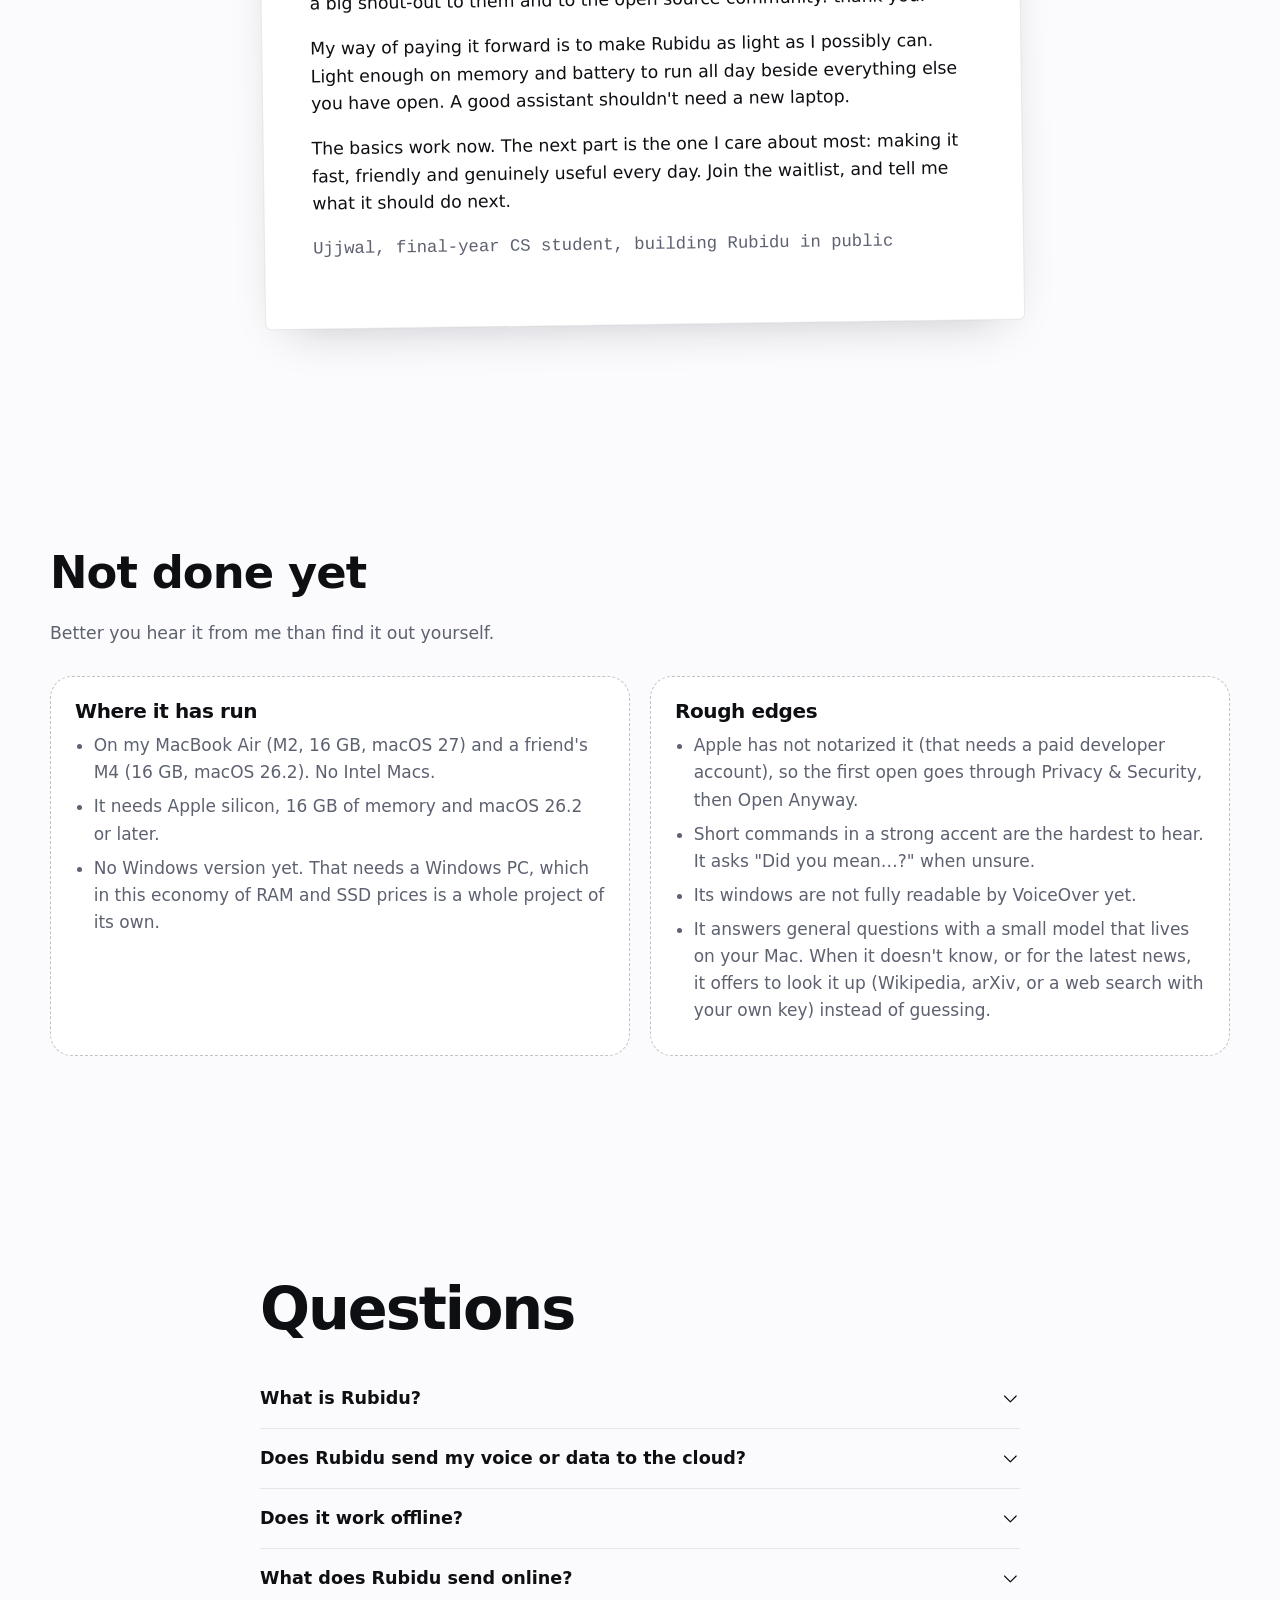
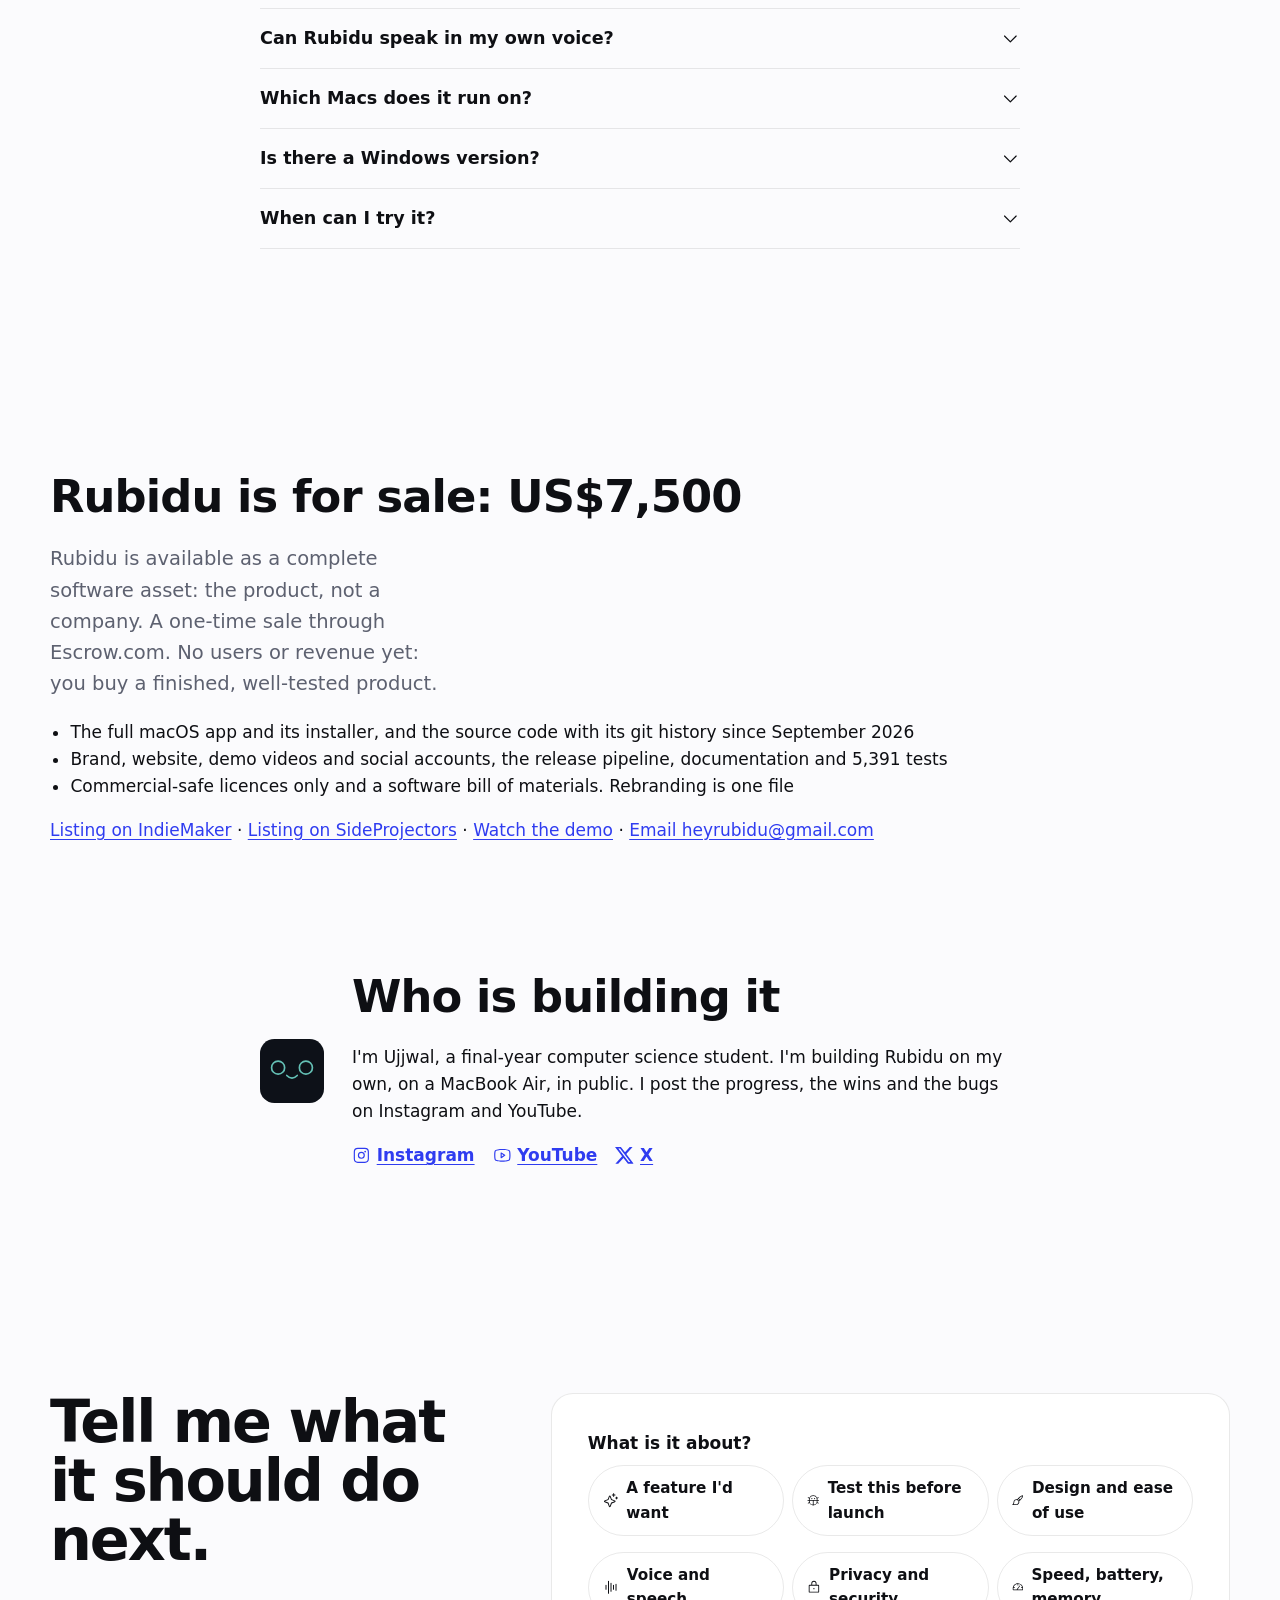
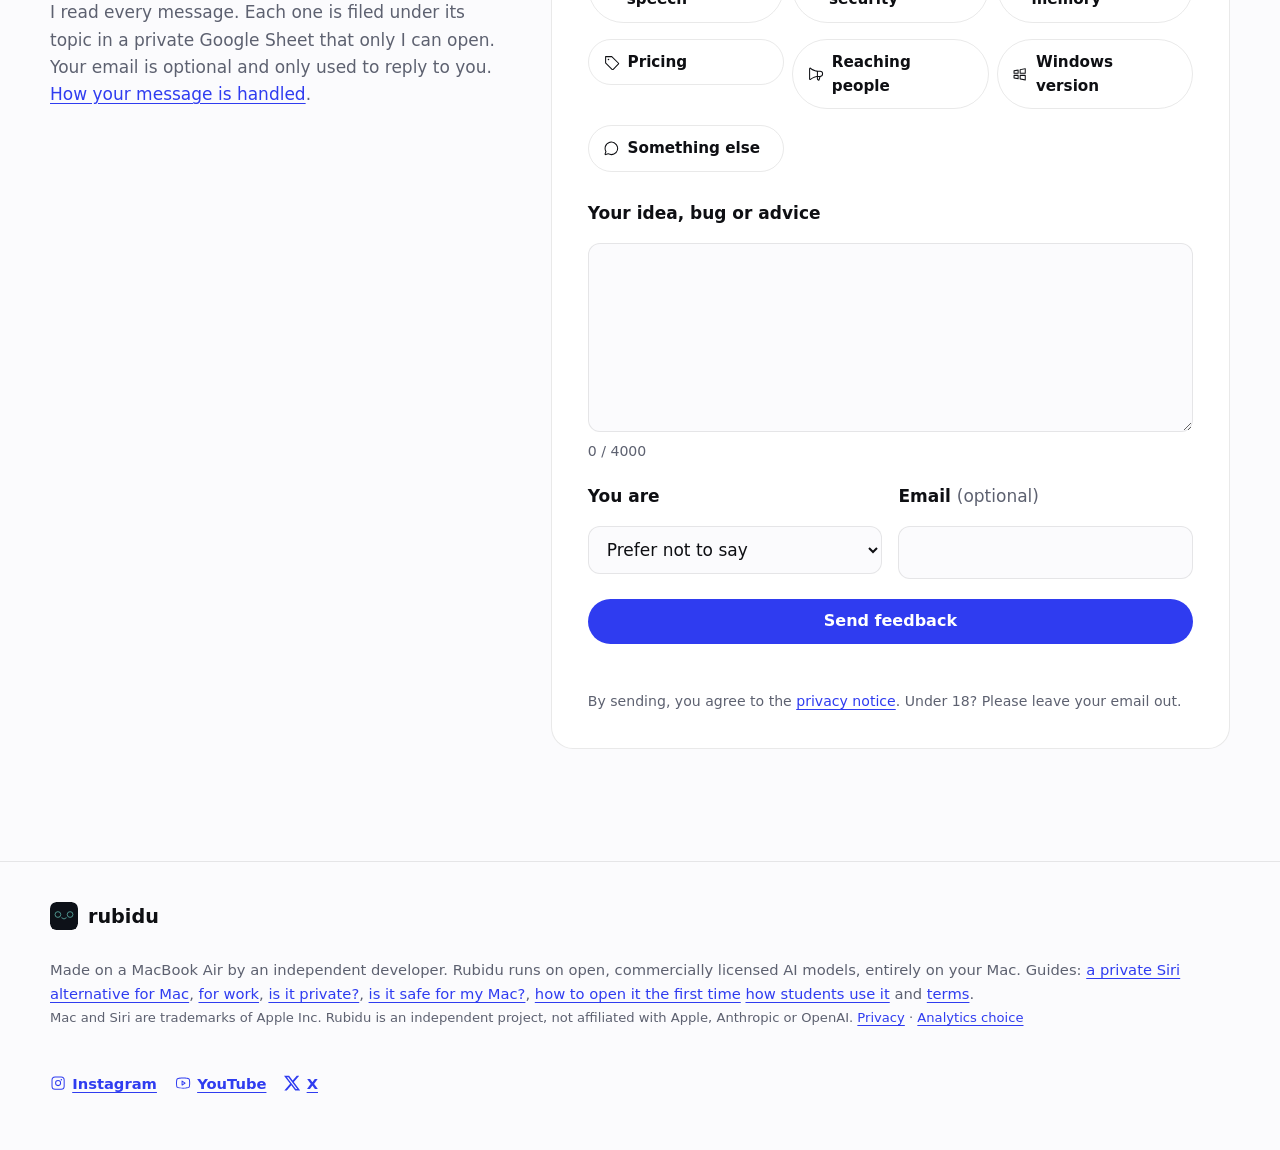
==== commit 7d0657cd: "For sale section: US$7,500, IndieMaker and SideProjectors listings, menu link" ====
--- a/index.html
+++ b/index.html
@@ -49,6 +49,7 @@
       <a href="#try">try it</a>
       <a href="#app">features</a>
       <a href="#demo">demo</a>
+      <a href="#acquire">for sale</a>
       <a href="#status">Not done yet</a>
       <a href="#faq">questions</a>
     </nav>
@@ -399,10 +400,10 @@
 
 <section class="acquirers" id="acquire" aria-labelledby="acq-h">
   <div class="wrap">
-    <h2 id="acq-h" class="reveal">For acquirers</h2>
-    <p class="lede">Rubidu is available as a complete software asset: the product, not a company. A one-time sale through escrow, open to offers.</p>
-    <ul class="acq-list"><li>The full macOS app and its source code, with the git history since September 2026</li><li>Brand, website and social accounts, the release pipeline, documentation and the test suite</li><li>Commercial-safe licences only, a software bill of materials, and 30 days of handover support</li></ul>
-    <p class="acq-links"><a href="https://www.youtube.com/watch?v=pEF-2vNGCJI" rel="noopener">Watch the demo</a> · <a href="mailto:heyrubidu@gmail.com" rel="noopener">Email heyrubidu@gmail.com</a></p>
+    <h2 id="acq-h" class="reveal">Rubidu is for sale: US$7,500</h2>
+    <p class="lede">Rubidu is available as a complete software asset: the product, not a company. A one-time sale through Escrow.com. No users or revenue yet: you buy a finished, well-tested product.</p>
+    <ul class="acq-list"><li>The full macOS app and its installer, and the source code with its git history since September 2026</li><li>Brand, website, demo videos and social accounts, the release pipeline, documentation and 5,391 tests</li><li>Commercial-safe licences only and a software bill of materials. Rebranding is one file</li></ul>
+    <p class="acq-links"><a href="https://indiemaker.com/listings/on-device-mac-voice-assistant" rel="noopener">Listing on IndieMaker</a> · <a href="https://www.sideprojectors.com/project/106645/rubidu" rel="noopener">Listing on SideProjectors</a> · <a href="https://www.youtube.com/watch?v=pEF-2vNGCJI" rel="noopener">Watch the demo</a> · <a href="mailto:heyrubidu@gmail.com" rel="noopener">Email heyrubidu@gmail.com</a></p>
   </div>
 </section>
 
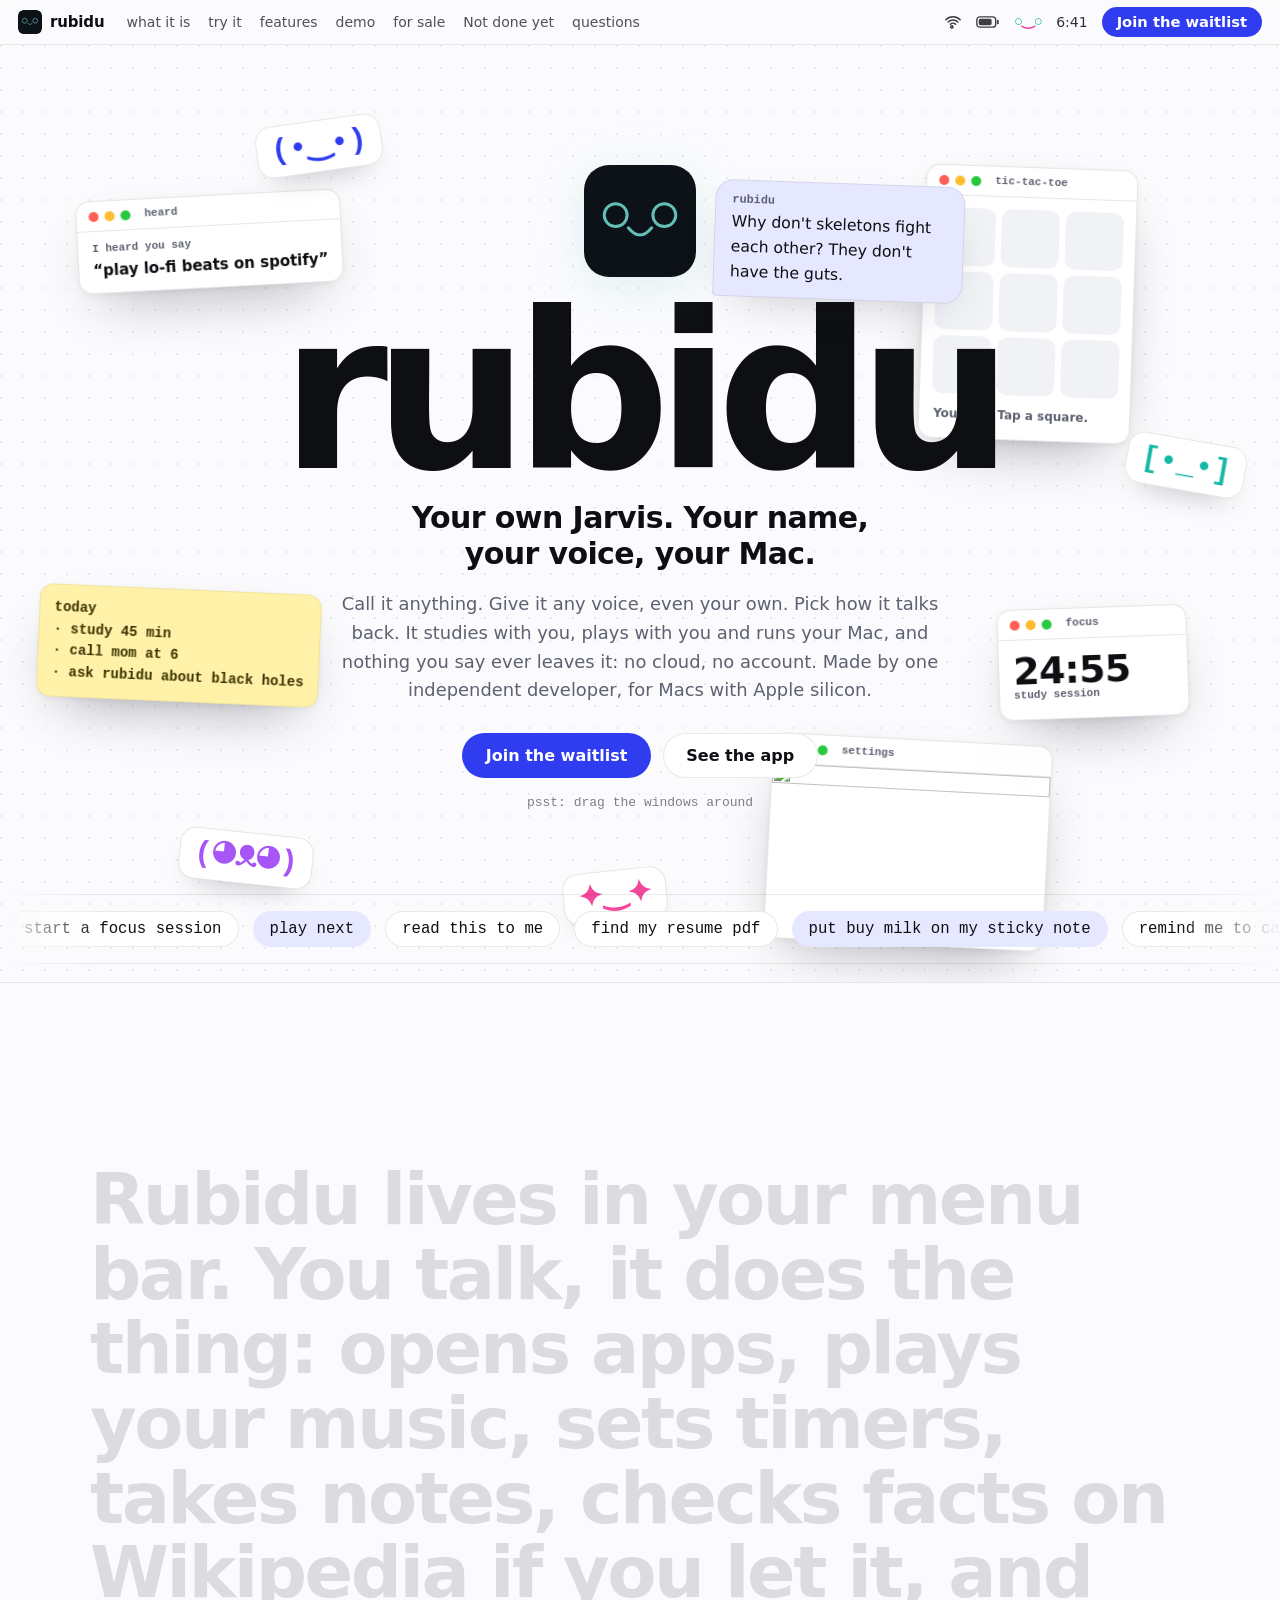
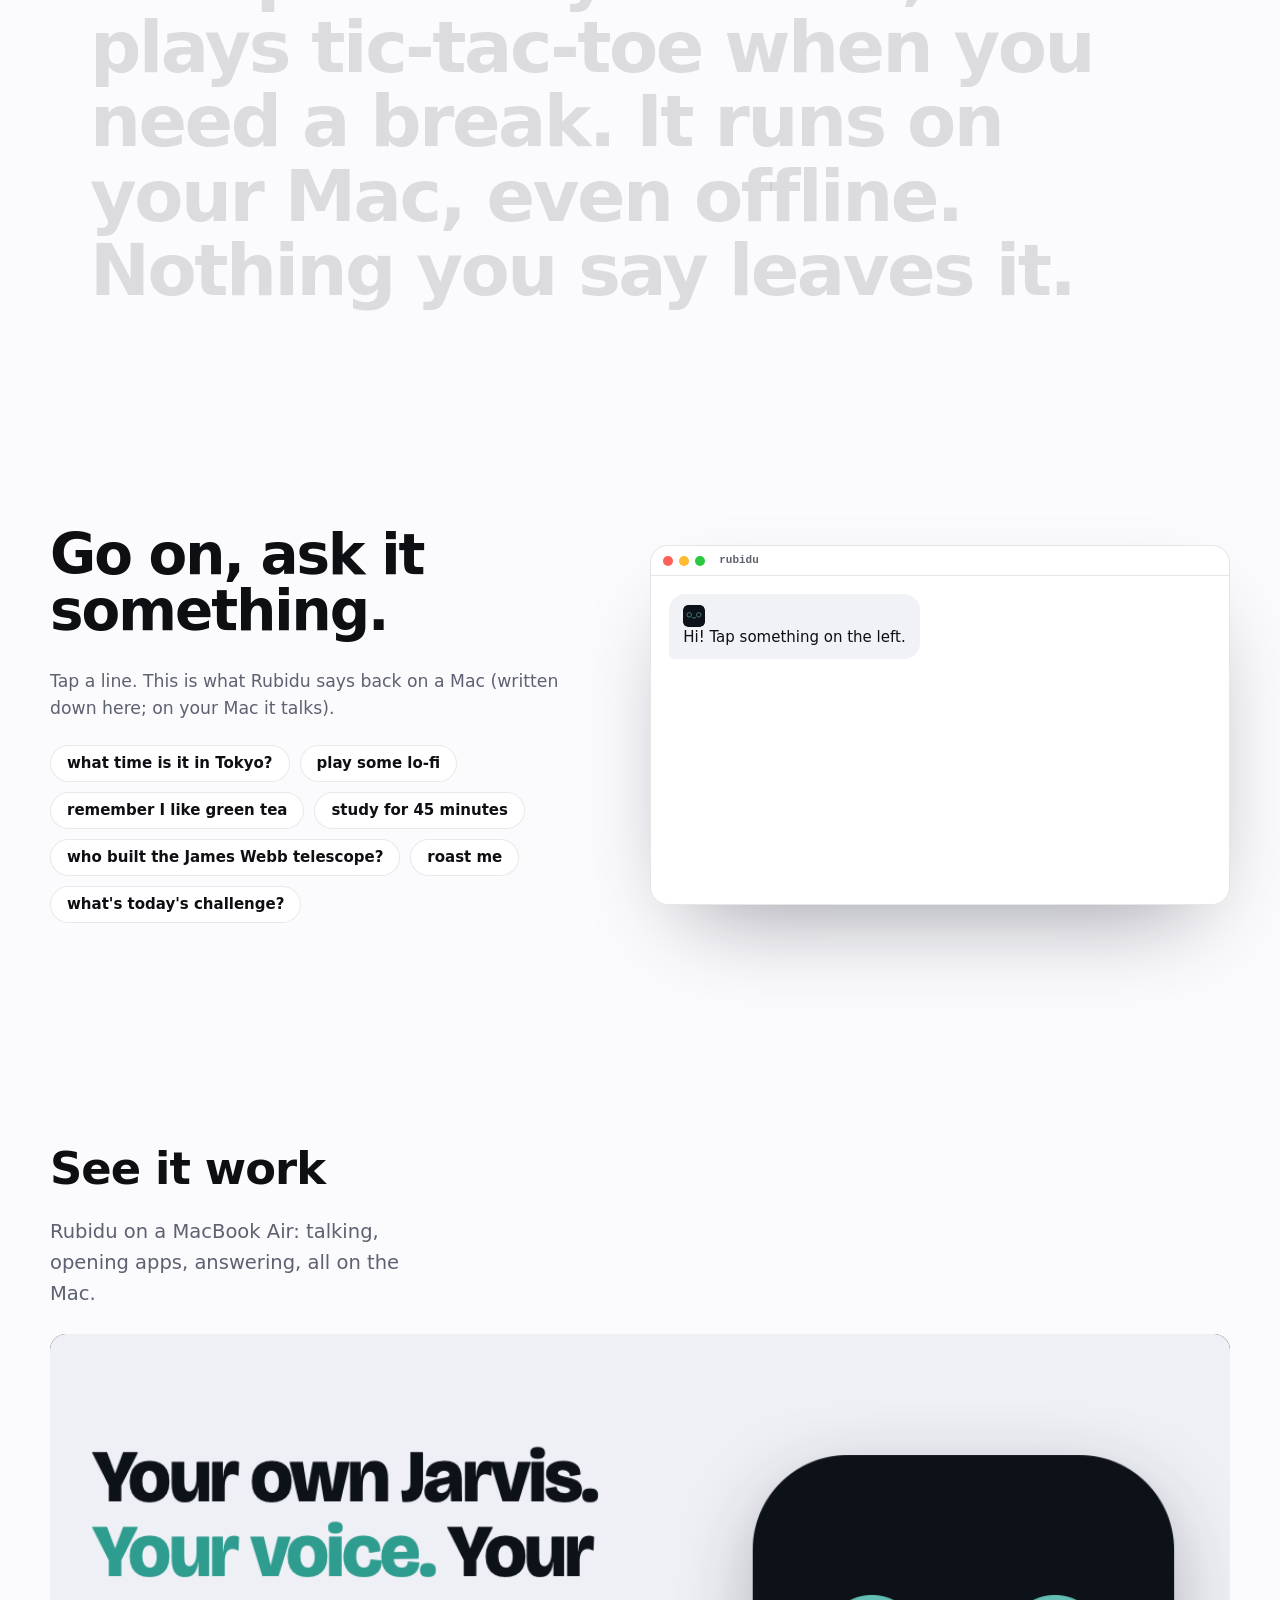
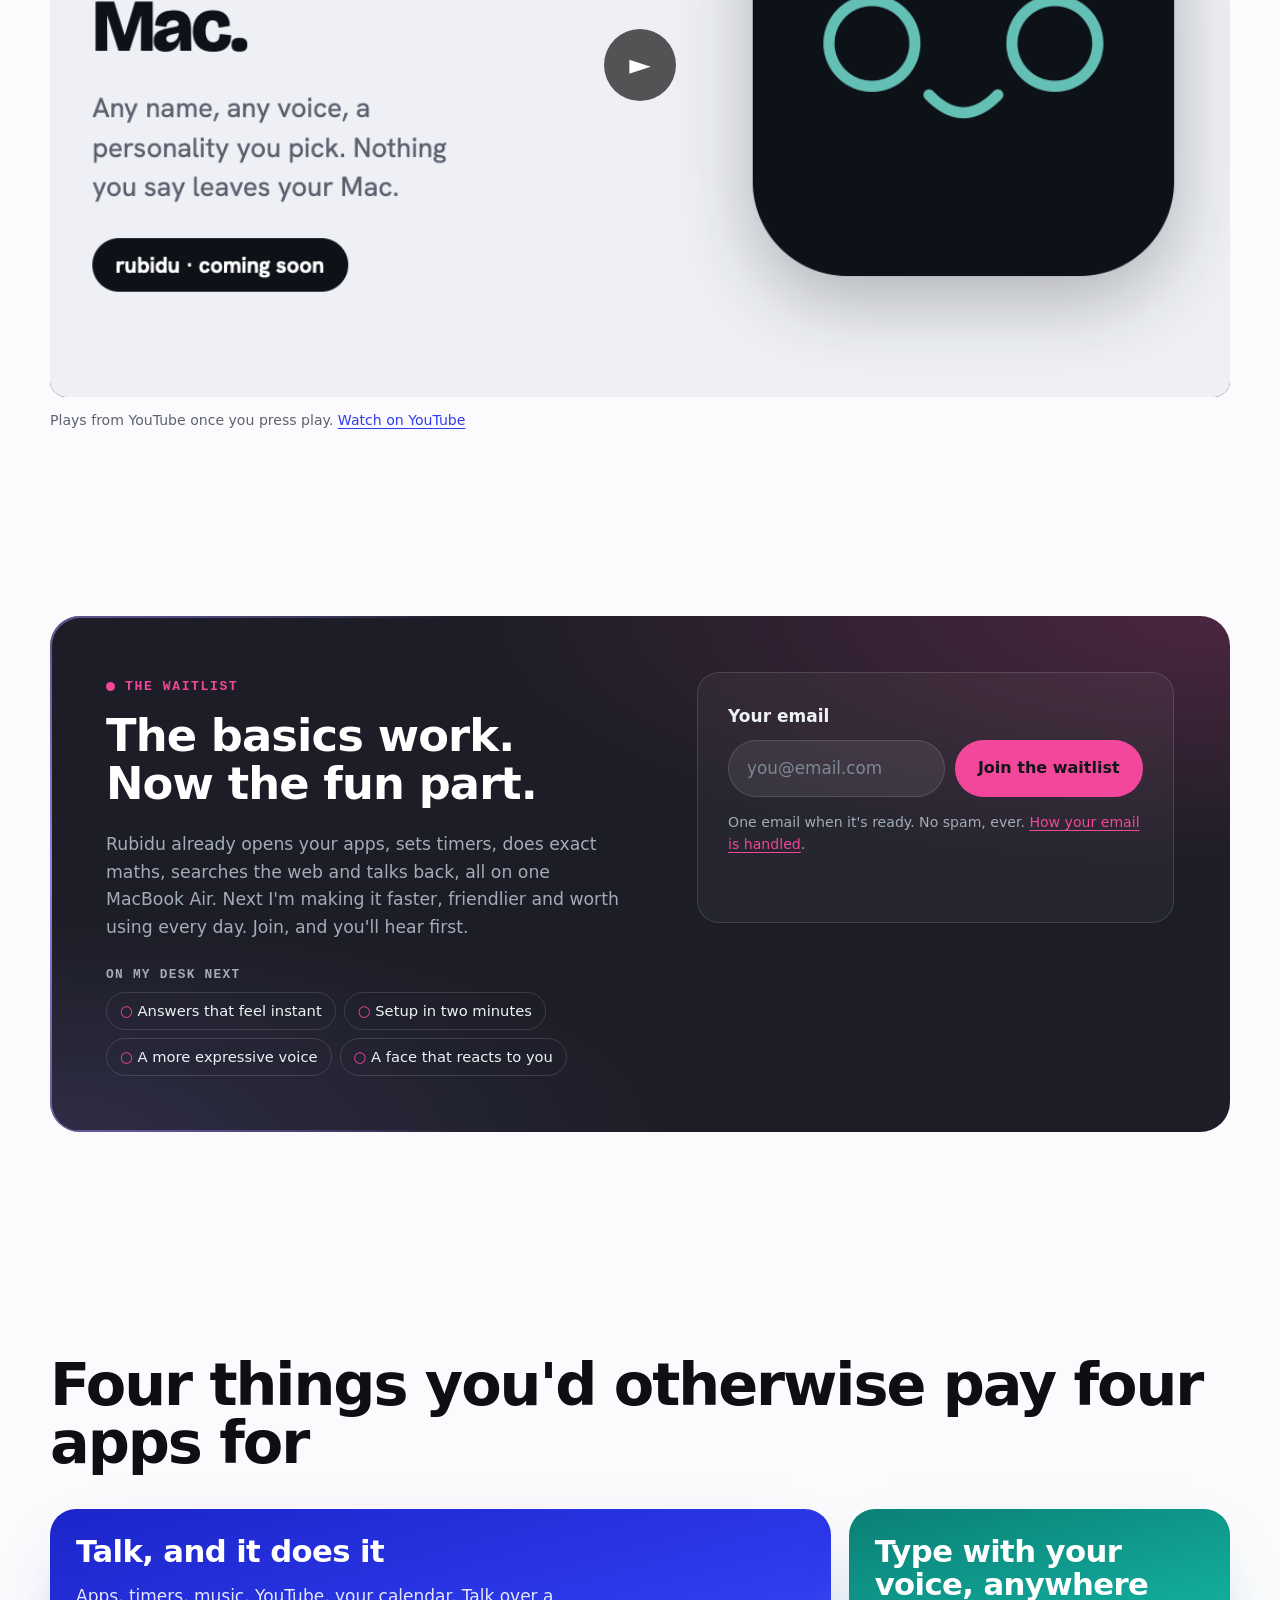
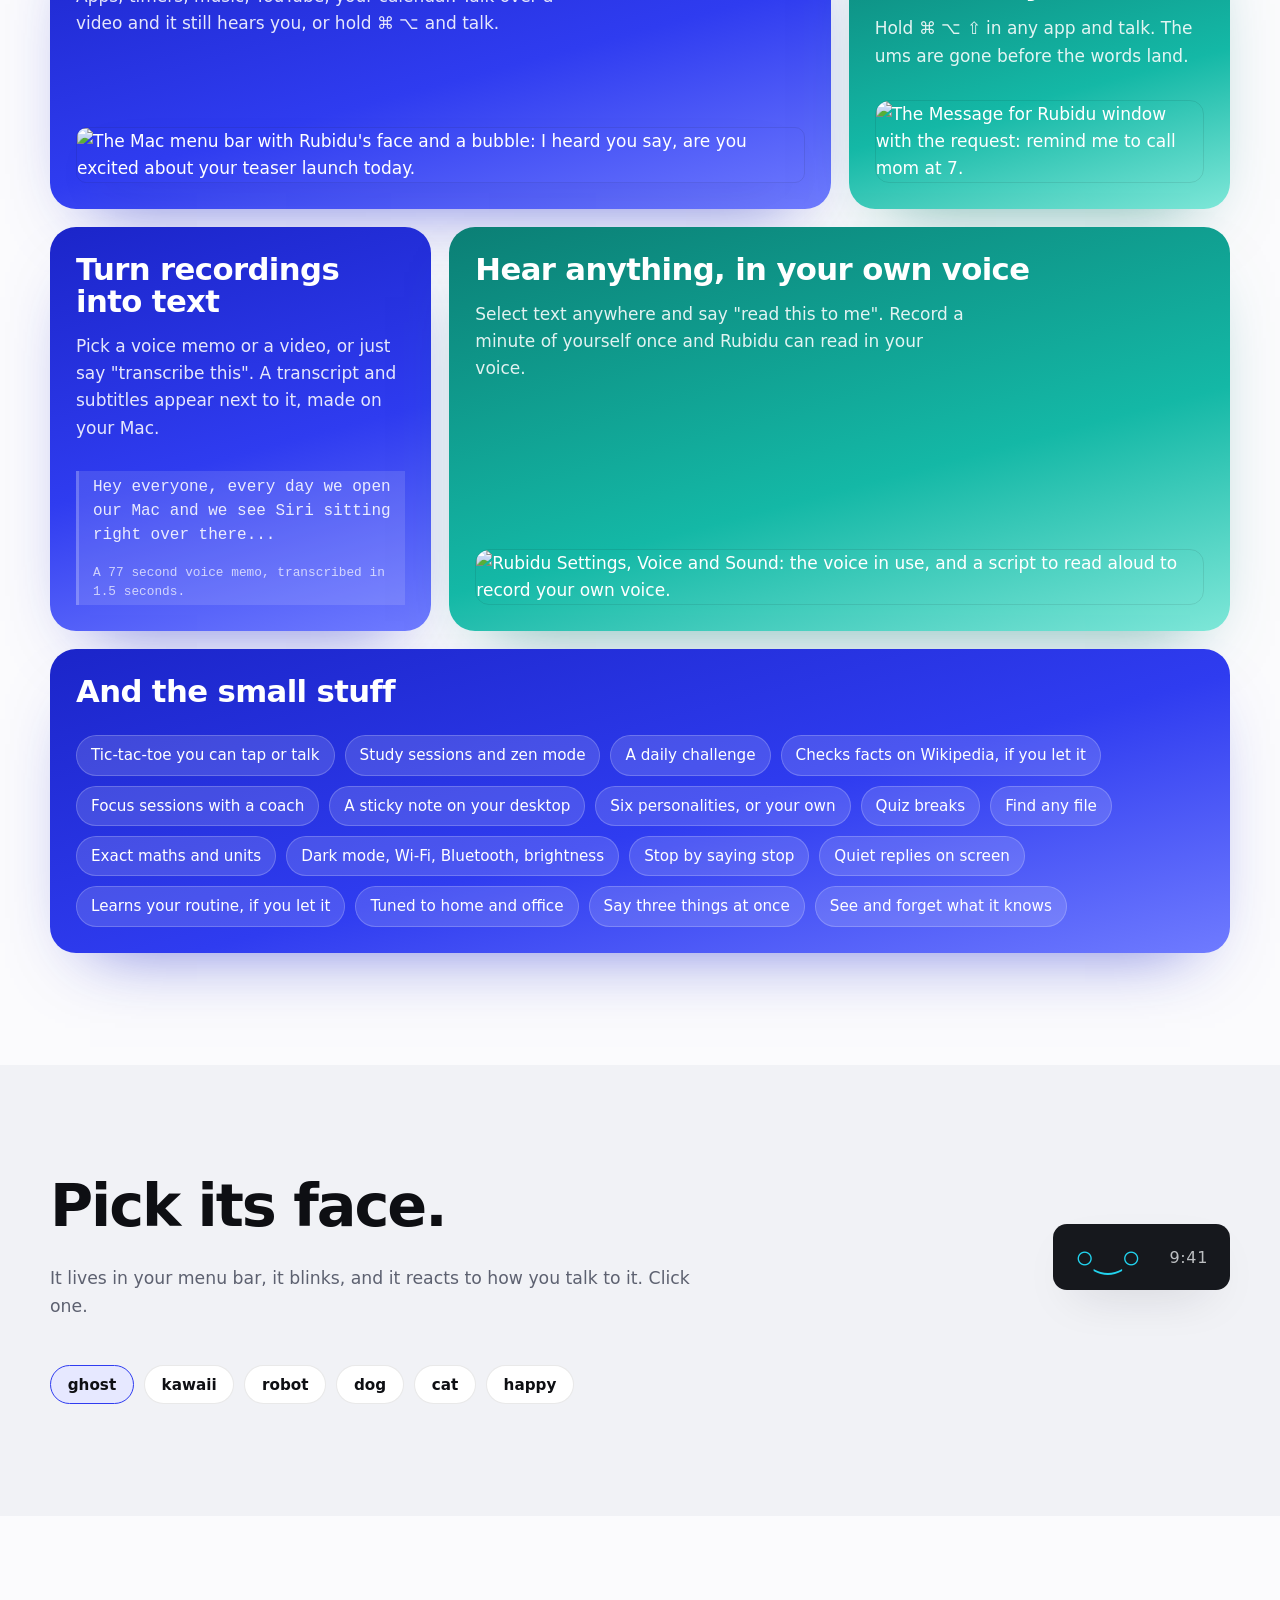
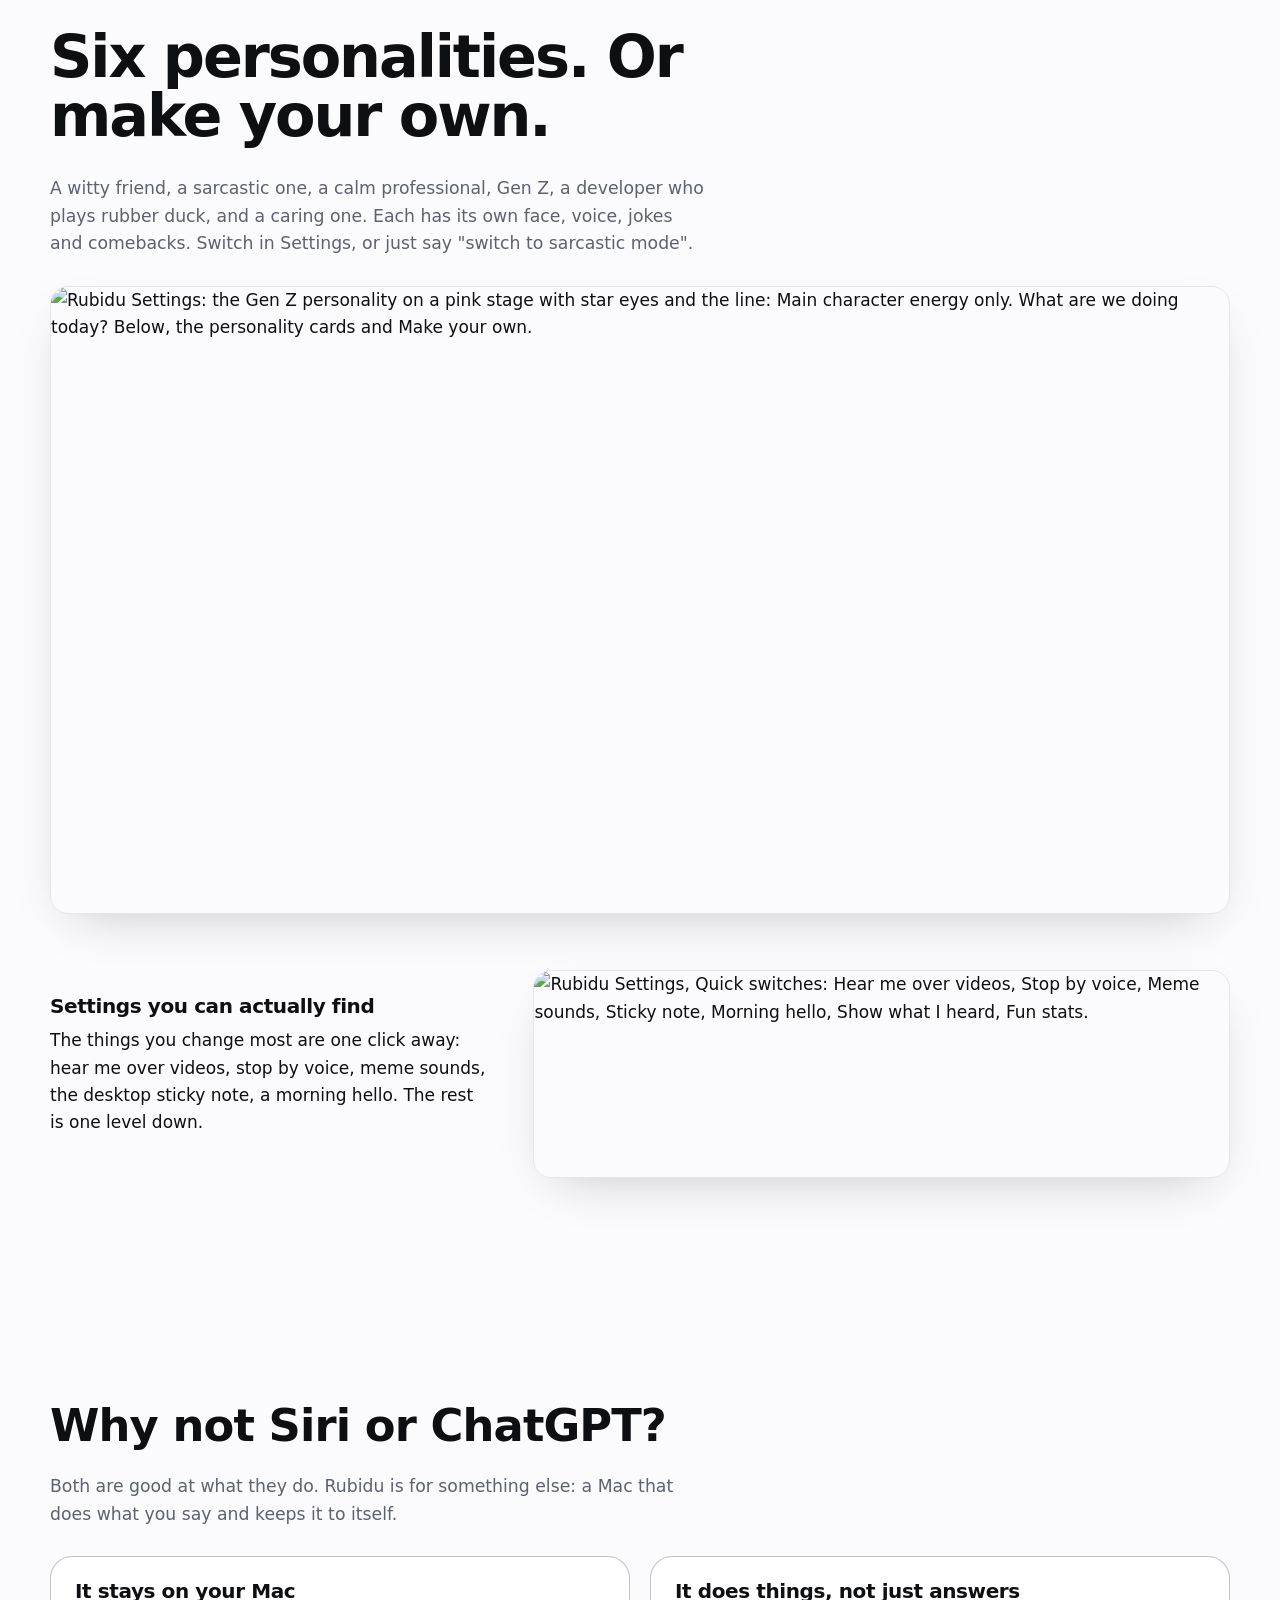
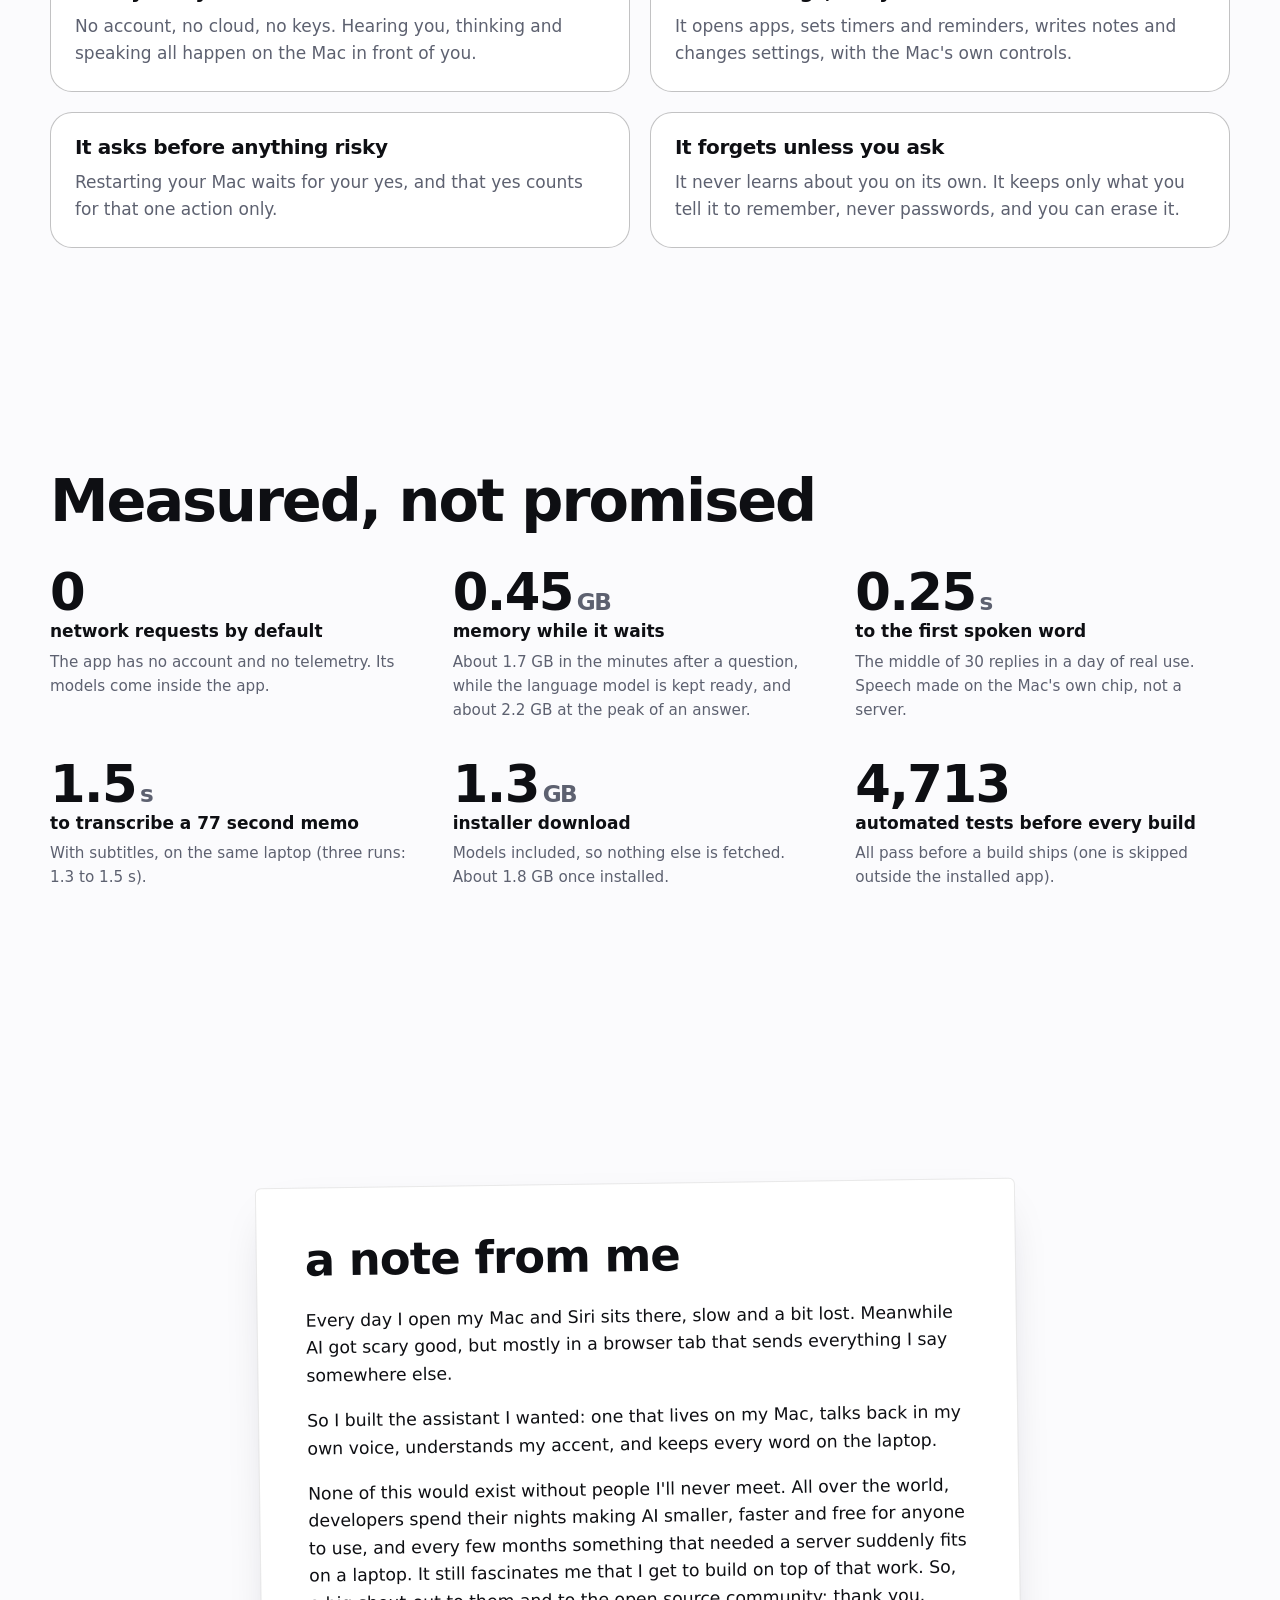
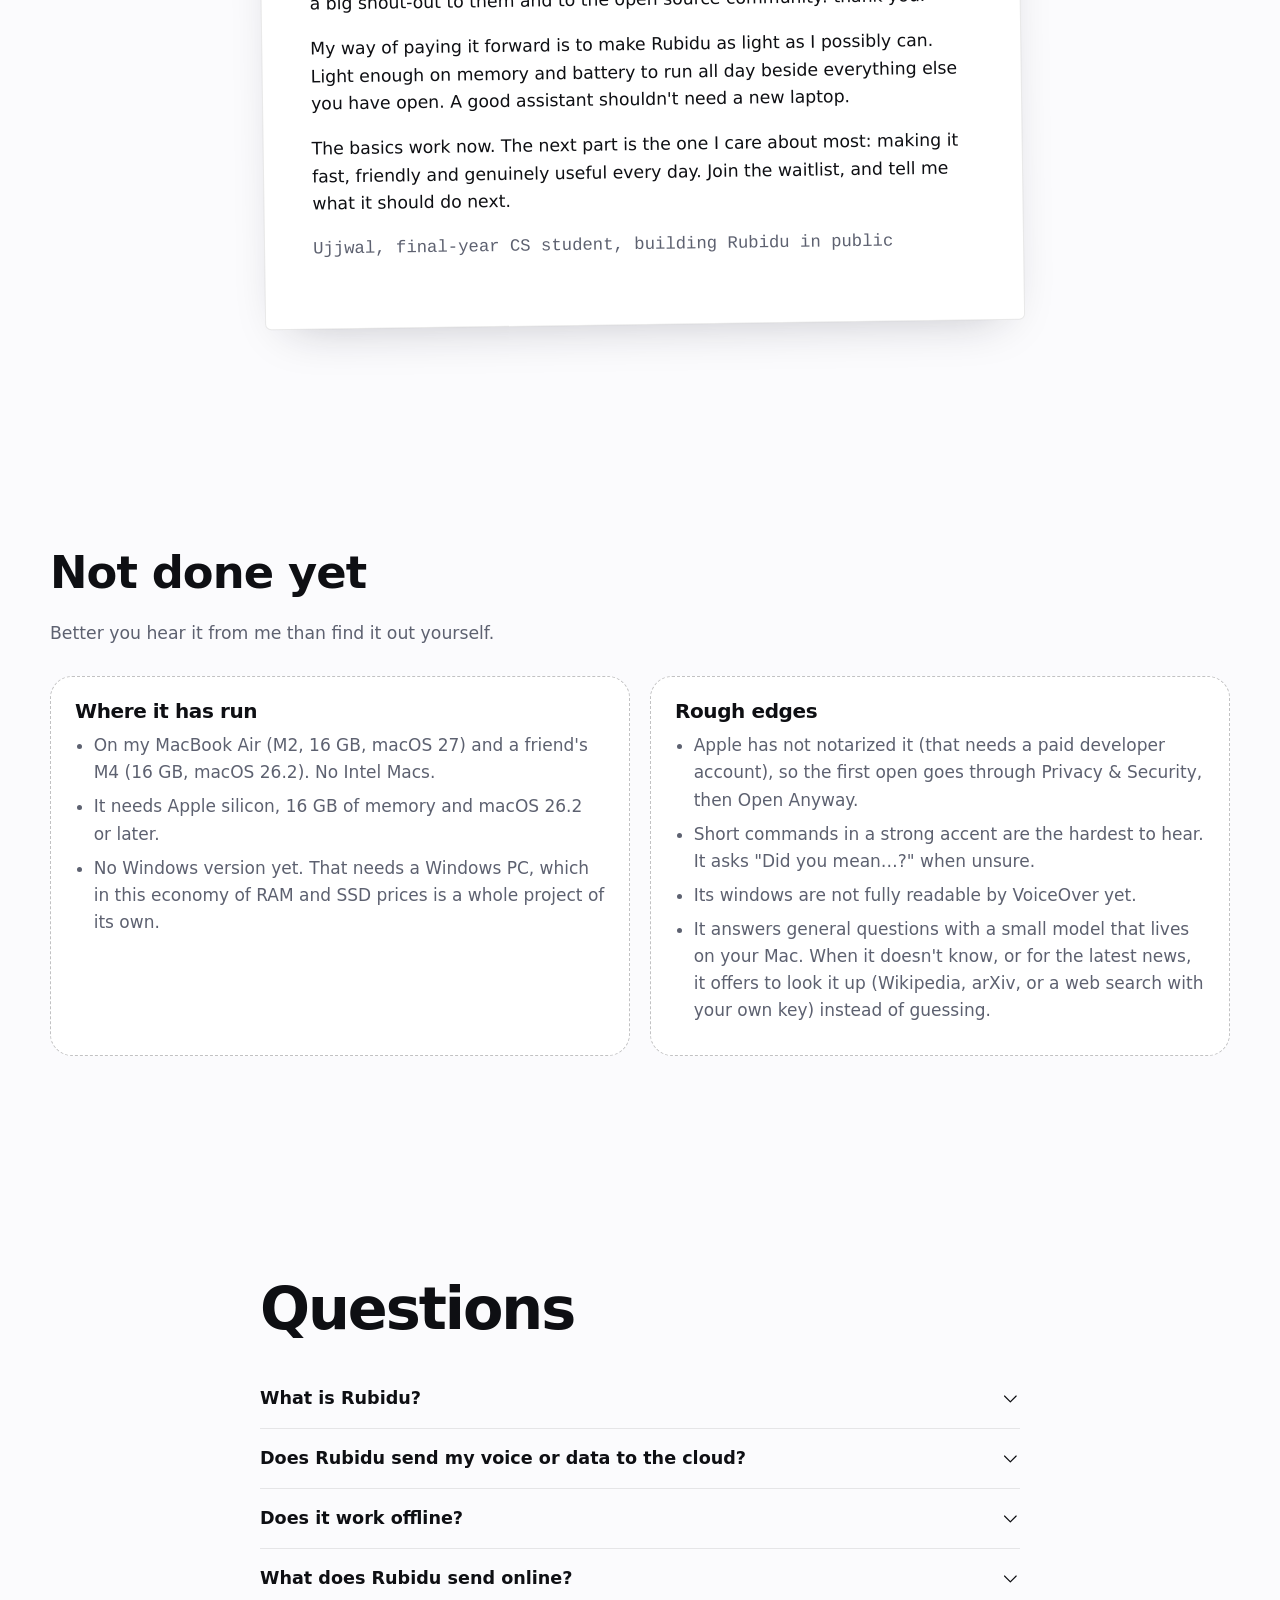
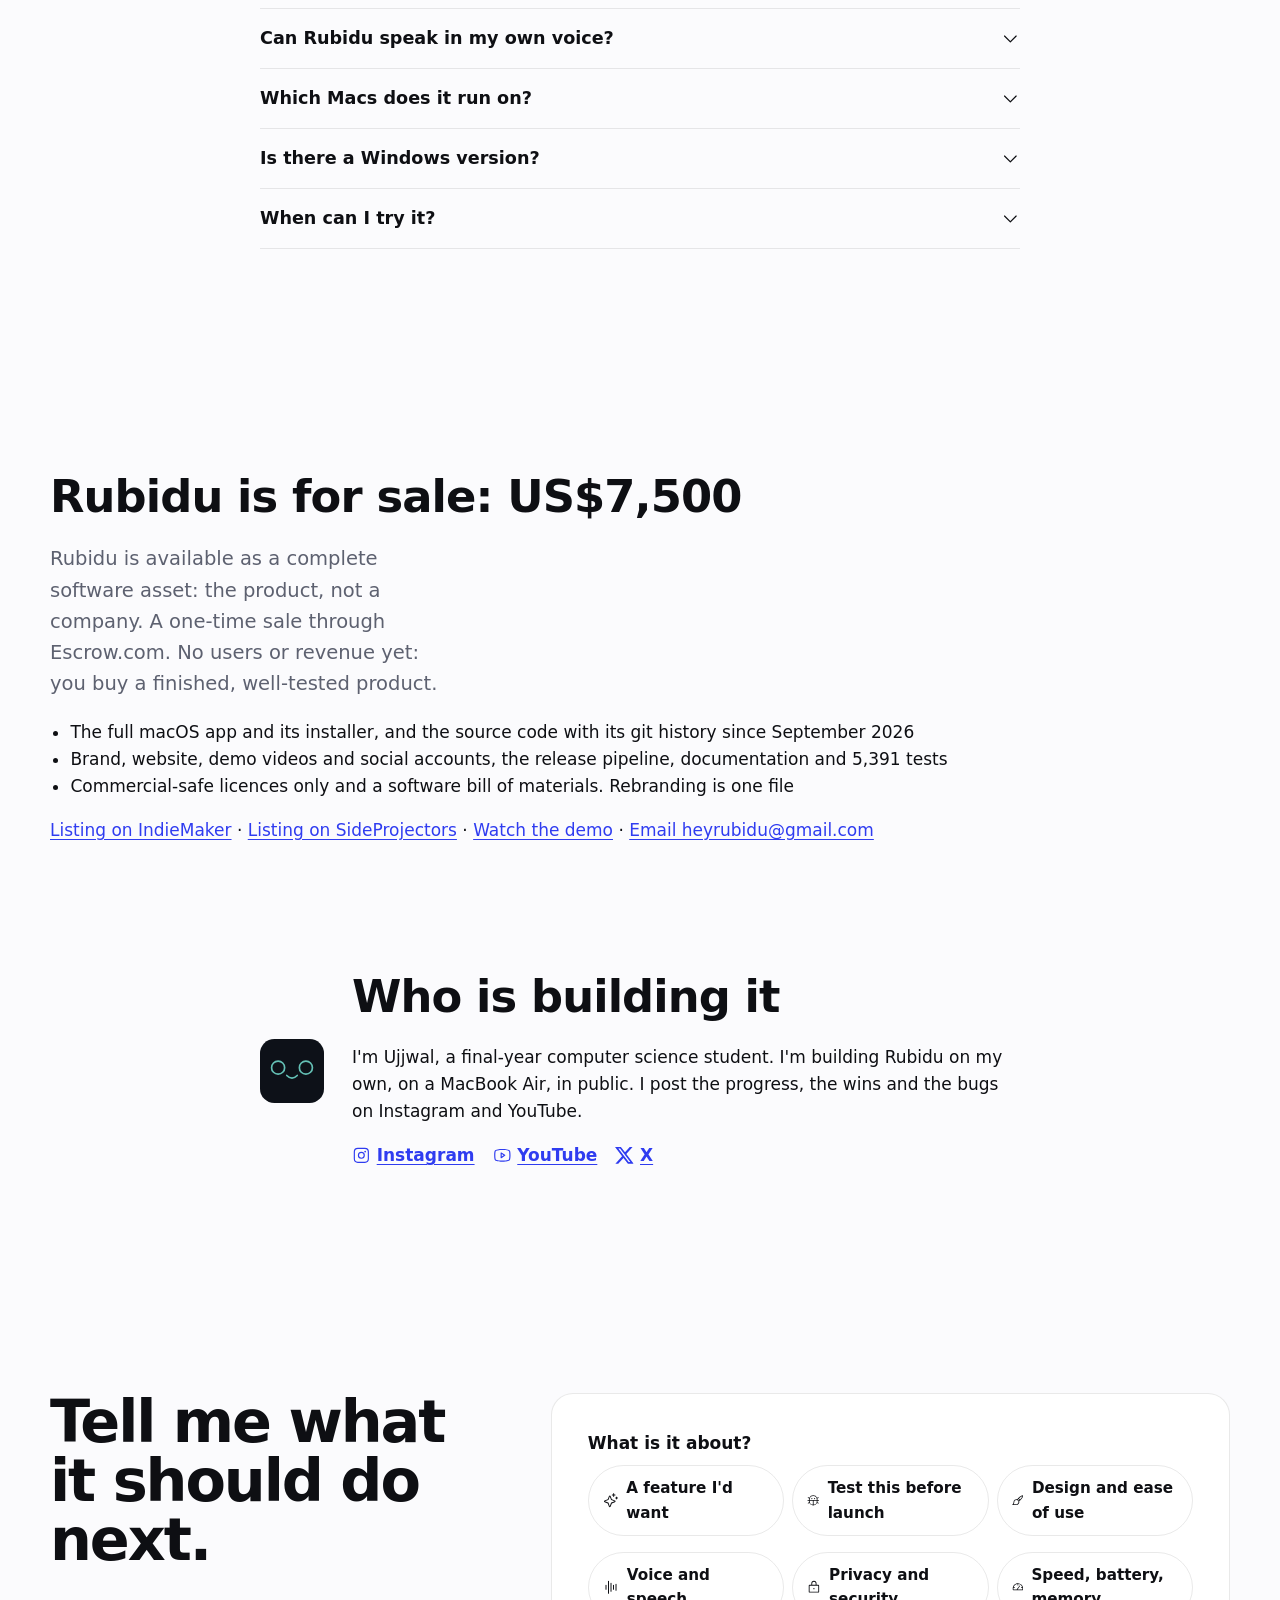
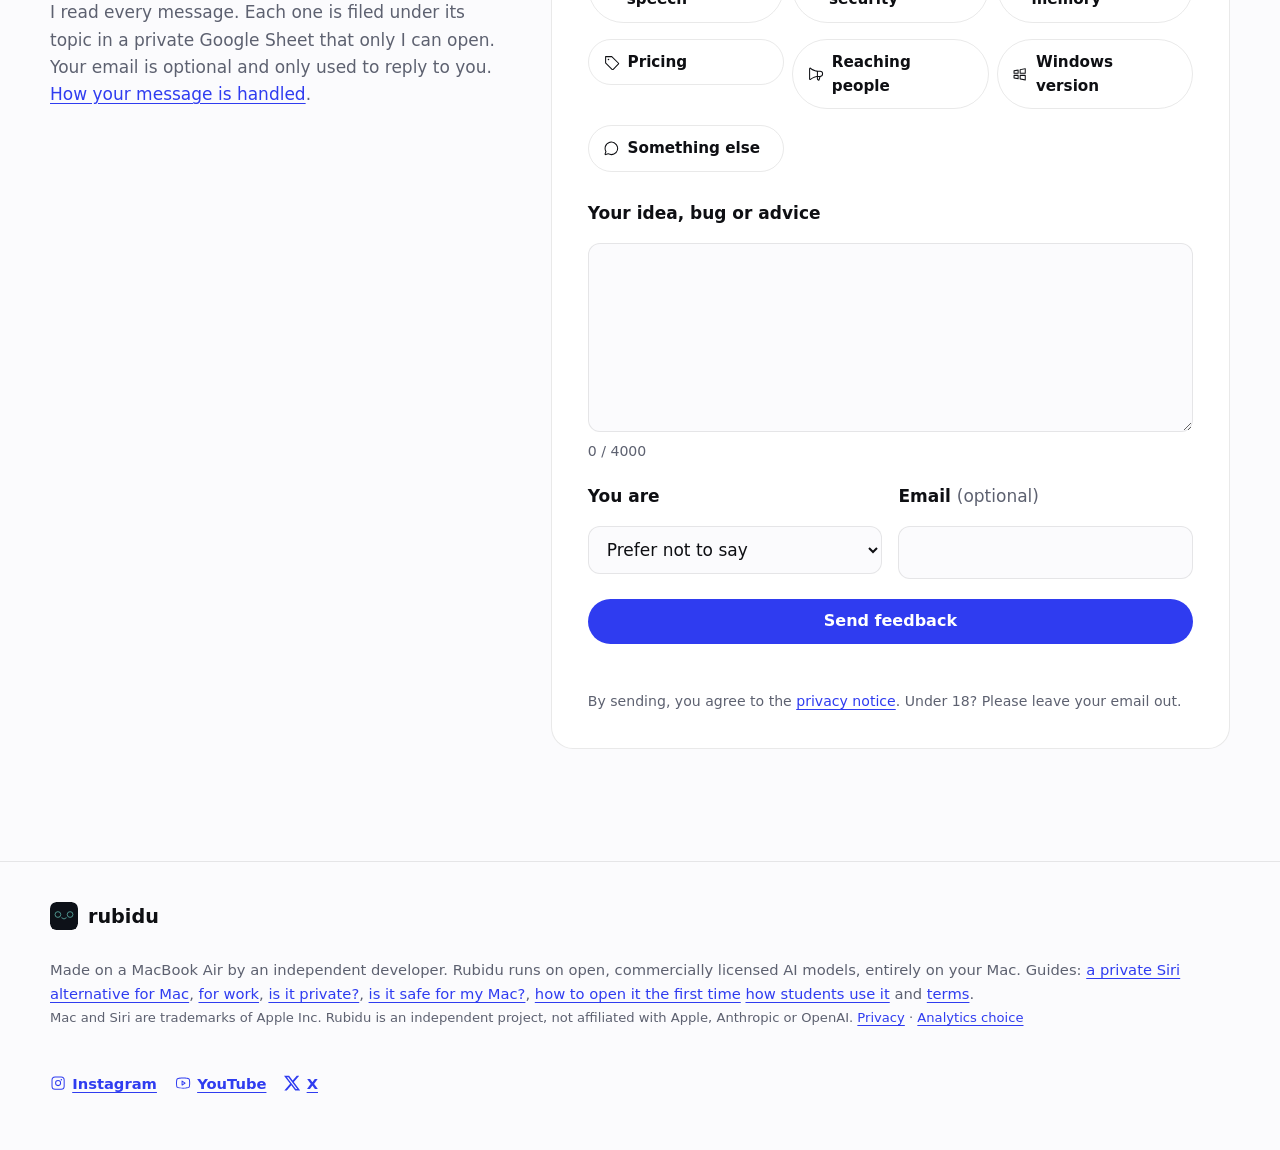
==== commit b863dfc2: "Live visitor counter on the home and Reader pages" ====
--- a/index.html
+++ b/index.html
@@ -107,6 +107,7 @@
         <a class="btn btn-primary" href="#waitlist">Join the waitlist</a>
         <a class="btn btn-ghost" href="#app">See the app</a>
     </div>
+    <p class="live-count" id="live-visitors" hidden><span class="live-dot" aria-hidden="true"></span><span><b id="lv-n">0</b> visitors so far</span></p>
     <p class="bubble" aria-live="polite"><span class="who">you</span><span class="line">tell me a joke</span></p>
     <p class="desk-hint" aria-hidden="true">psst: drag the windows around</p>
   </div>
--- a/css/site.css
+++ b/css/site.css
@@ -370,3 +370,10 @@
 .consent { position: fixed; left: 16px; bottom: 16px; z-index: 80; max-width: 380px; padding: 16px; border-radius: 16px;
   background: var(--surface); border: 1px solid var(--line); box-shadow: 0 30px 70px -30px rgba(10, 12, 30, .5); font: 500 14px/1.45 var(--body); color: var(--ink); }
 .consent p { margin: 0 0 12px; } .consent-row { display: flex; gap: 8px; justify-content: flex-end; }
+
+/* The live visitor counter (js/site.js): a quiet line under the hero buttons. */
+.live-count { display: inline-flex; align-items: center; gap: 8px; margin: 14px 0 0; color: var(--muted); font-size: .9rem; }
+.live-count b { color: inherit; font-variant-numeric: tabular-nums; }
+.live-dot { width: 8px; height: 8px; border-radius: 50%; background: #30d158; box-shadow: 0 0 0 0 rgba(48, 209, 88, .5); animation: live-pulse 2s ease-out infinite; }
+@keyframes live-pulse { to { box-shadow: 0 0 0 8px rgba(48, 209, 88, 0); } }
+@media (prefers-reduced-motion: reduce) { .live-dot { animation: none; } }
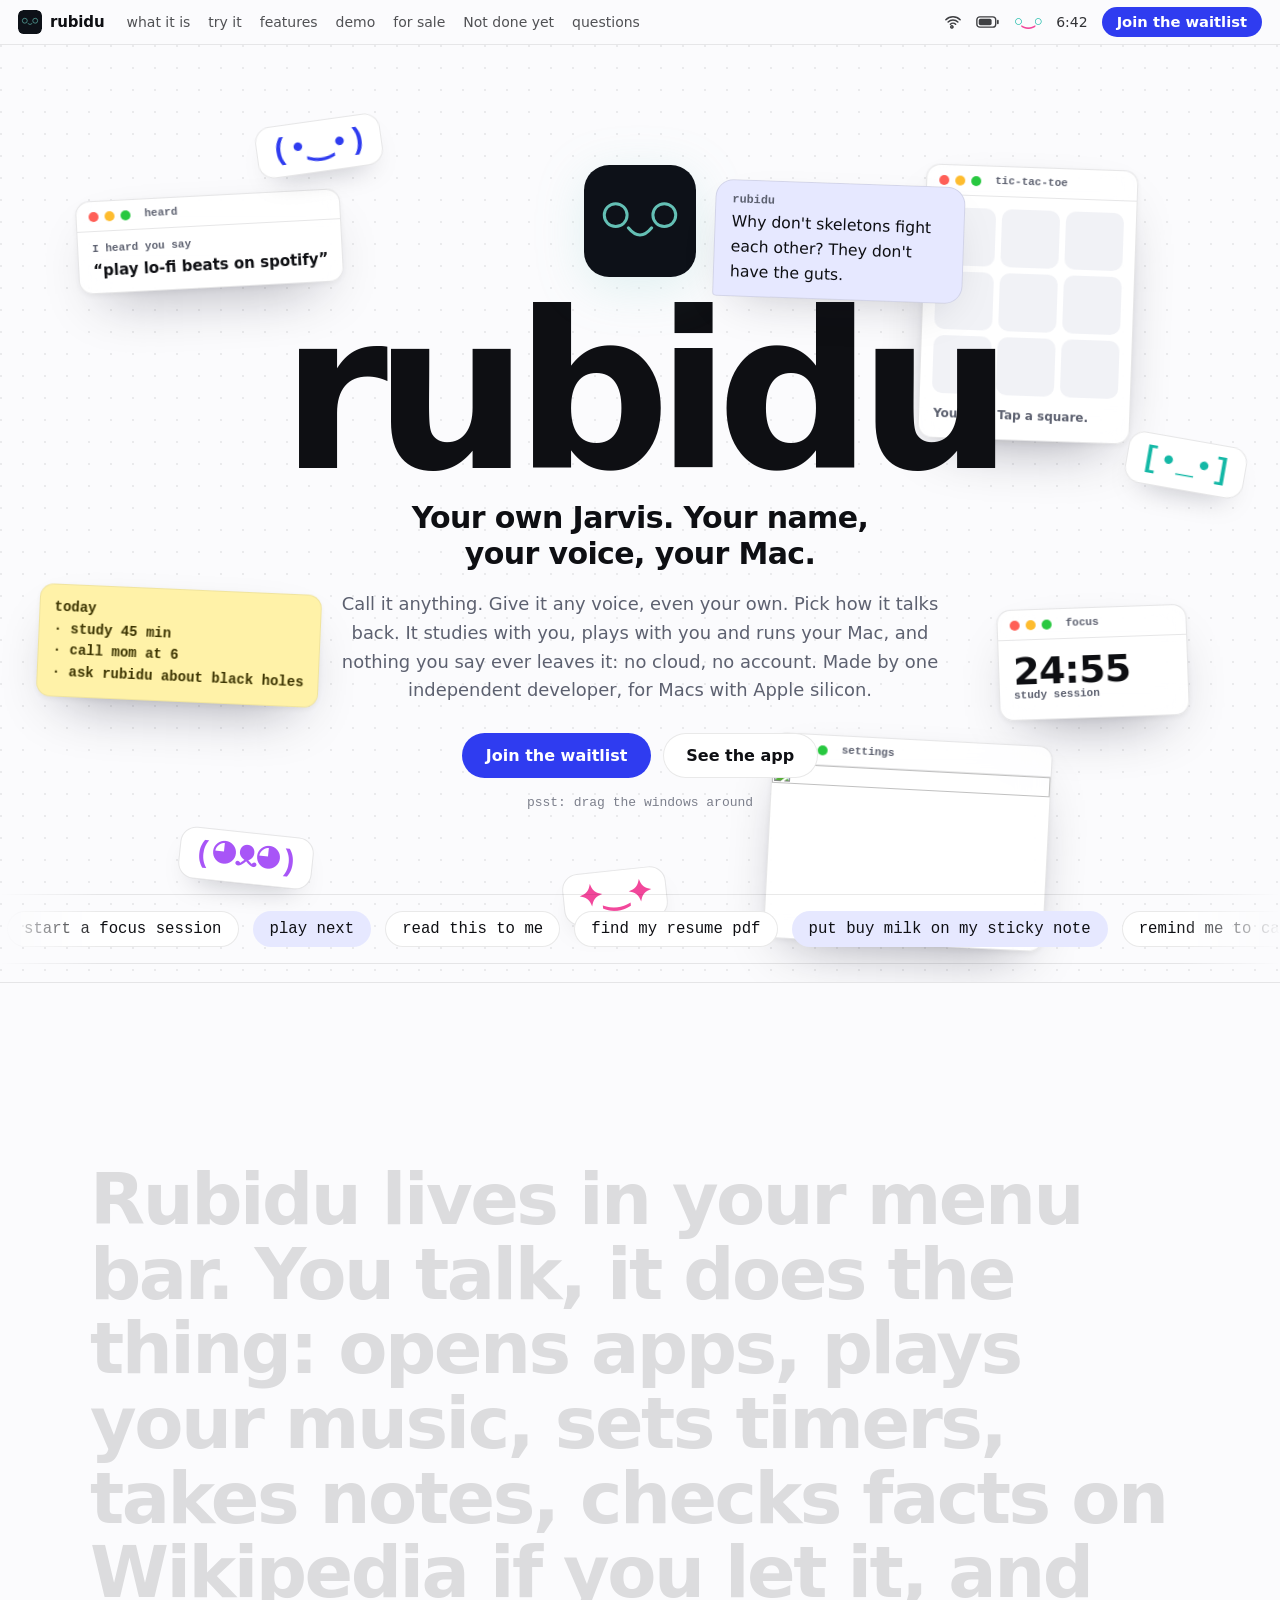
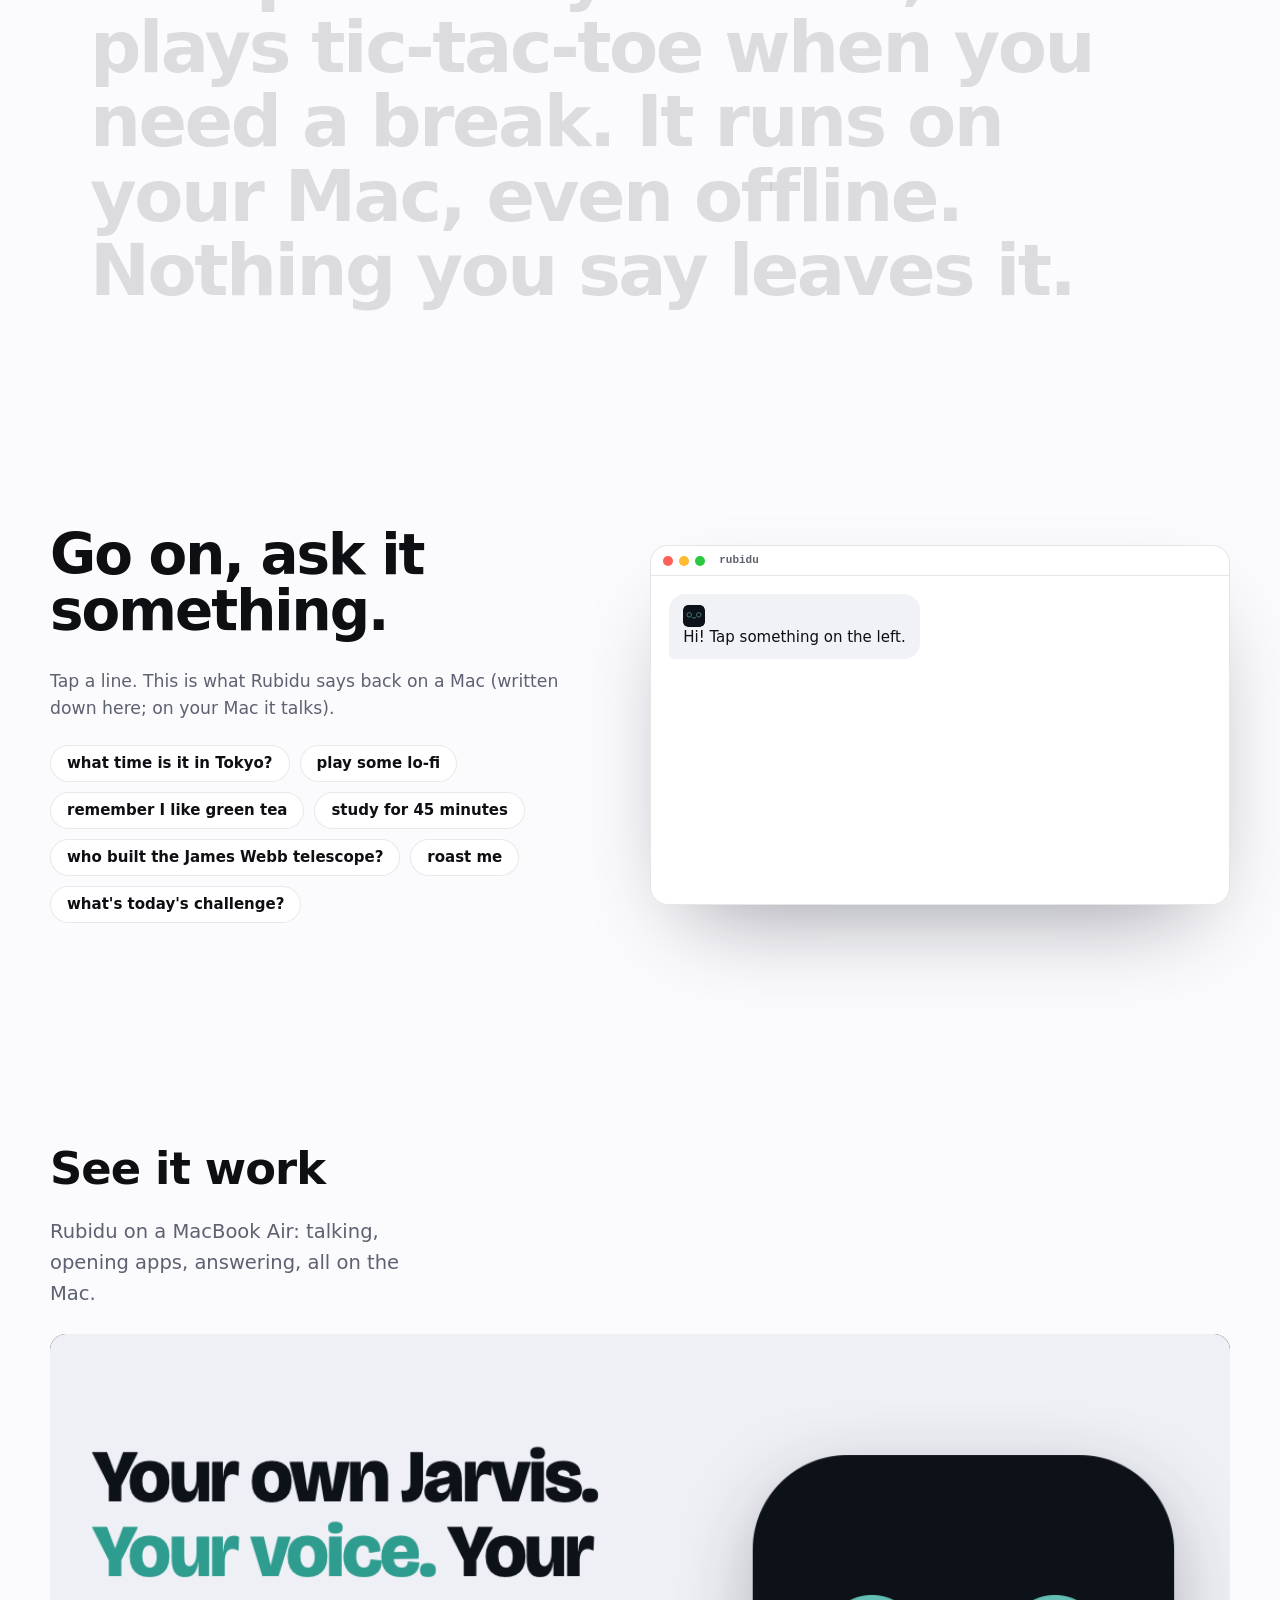
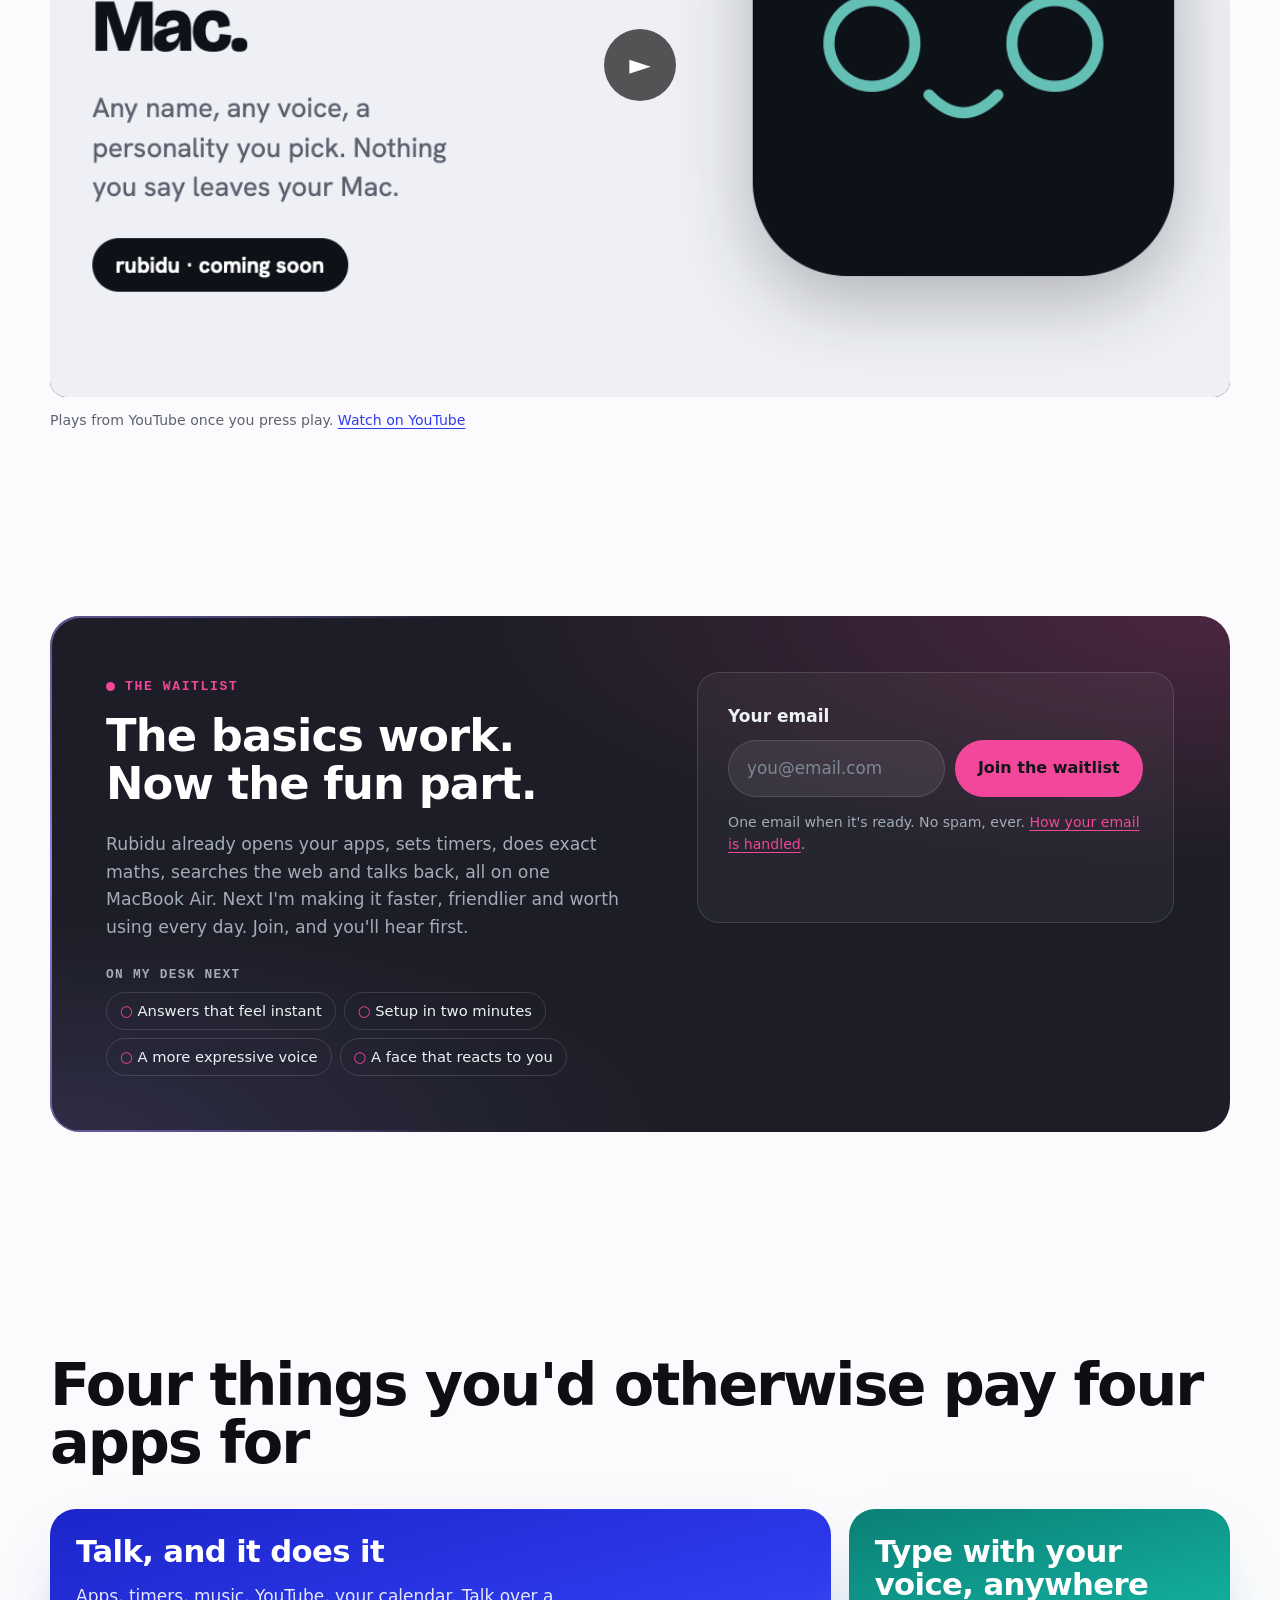
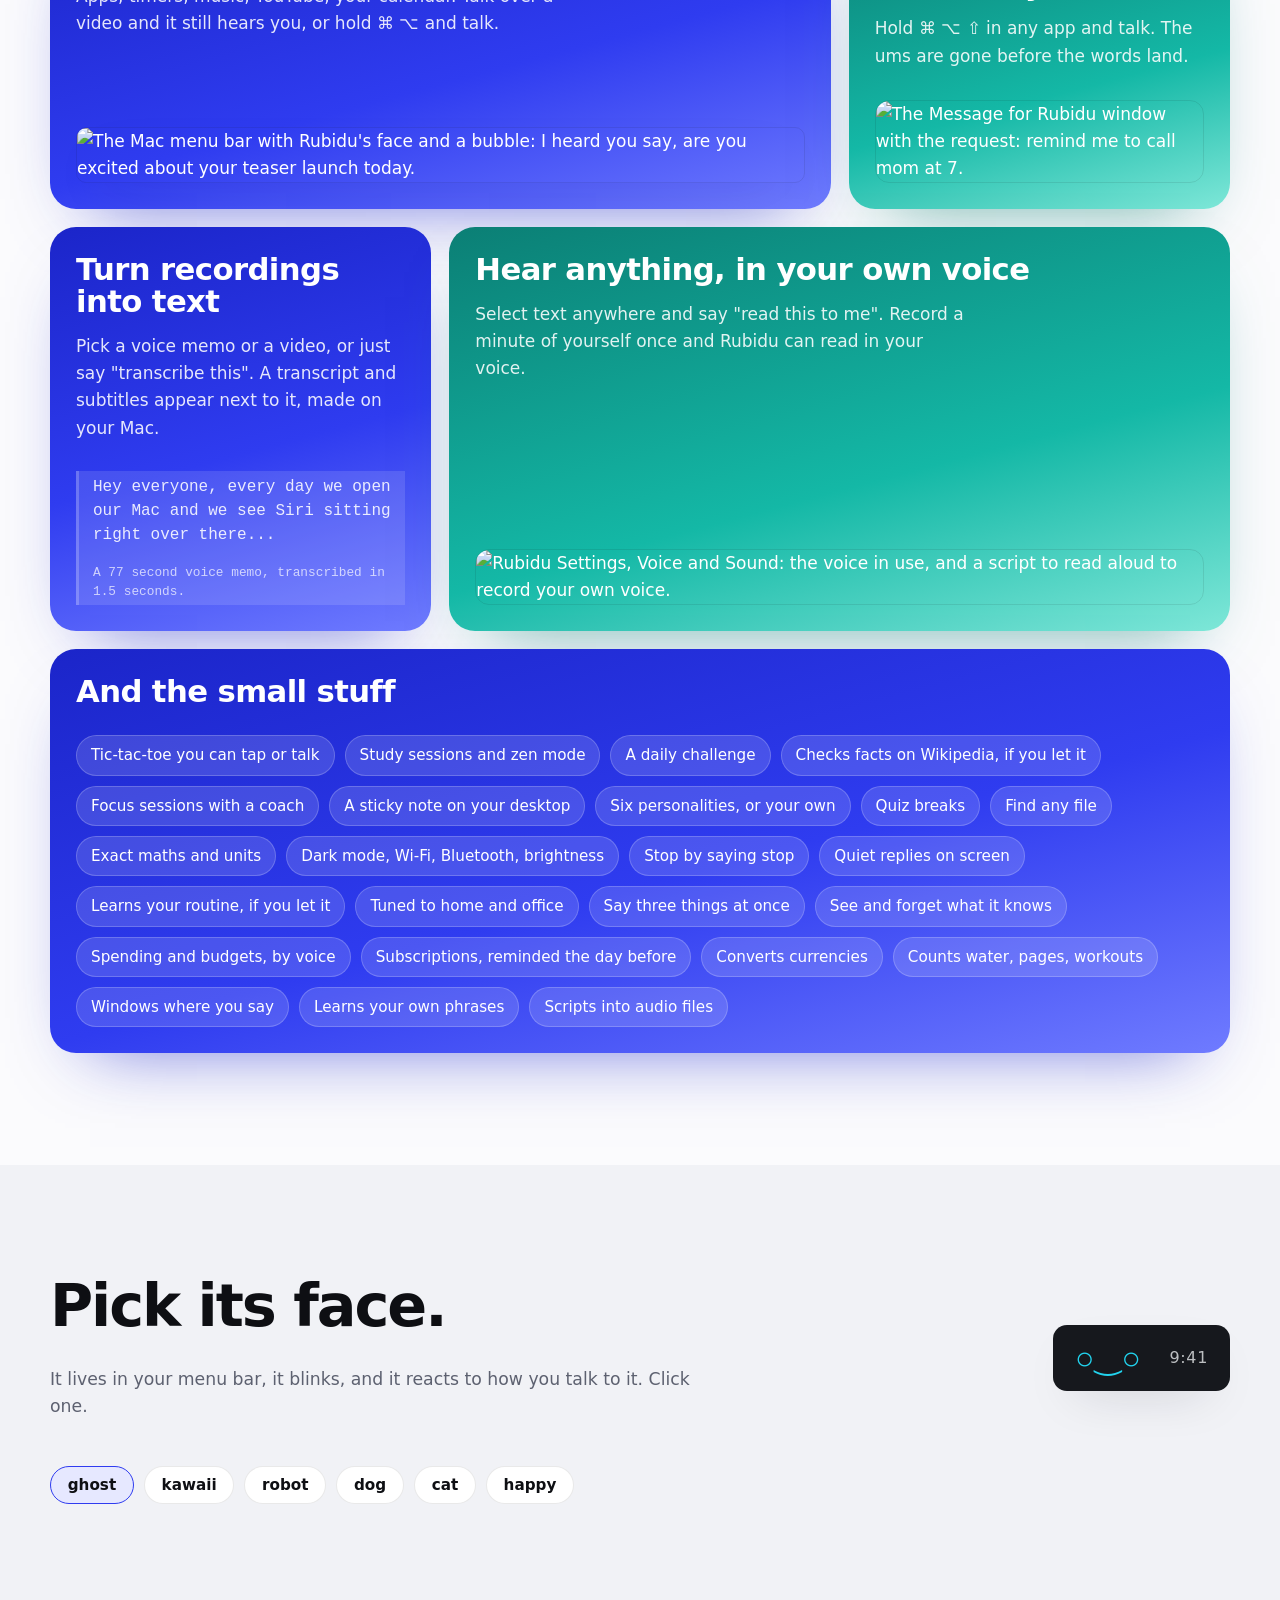
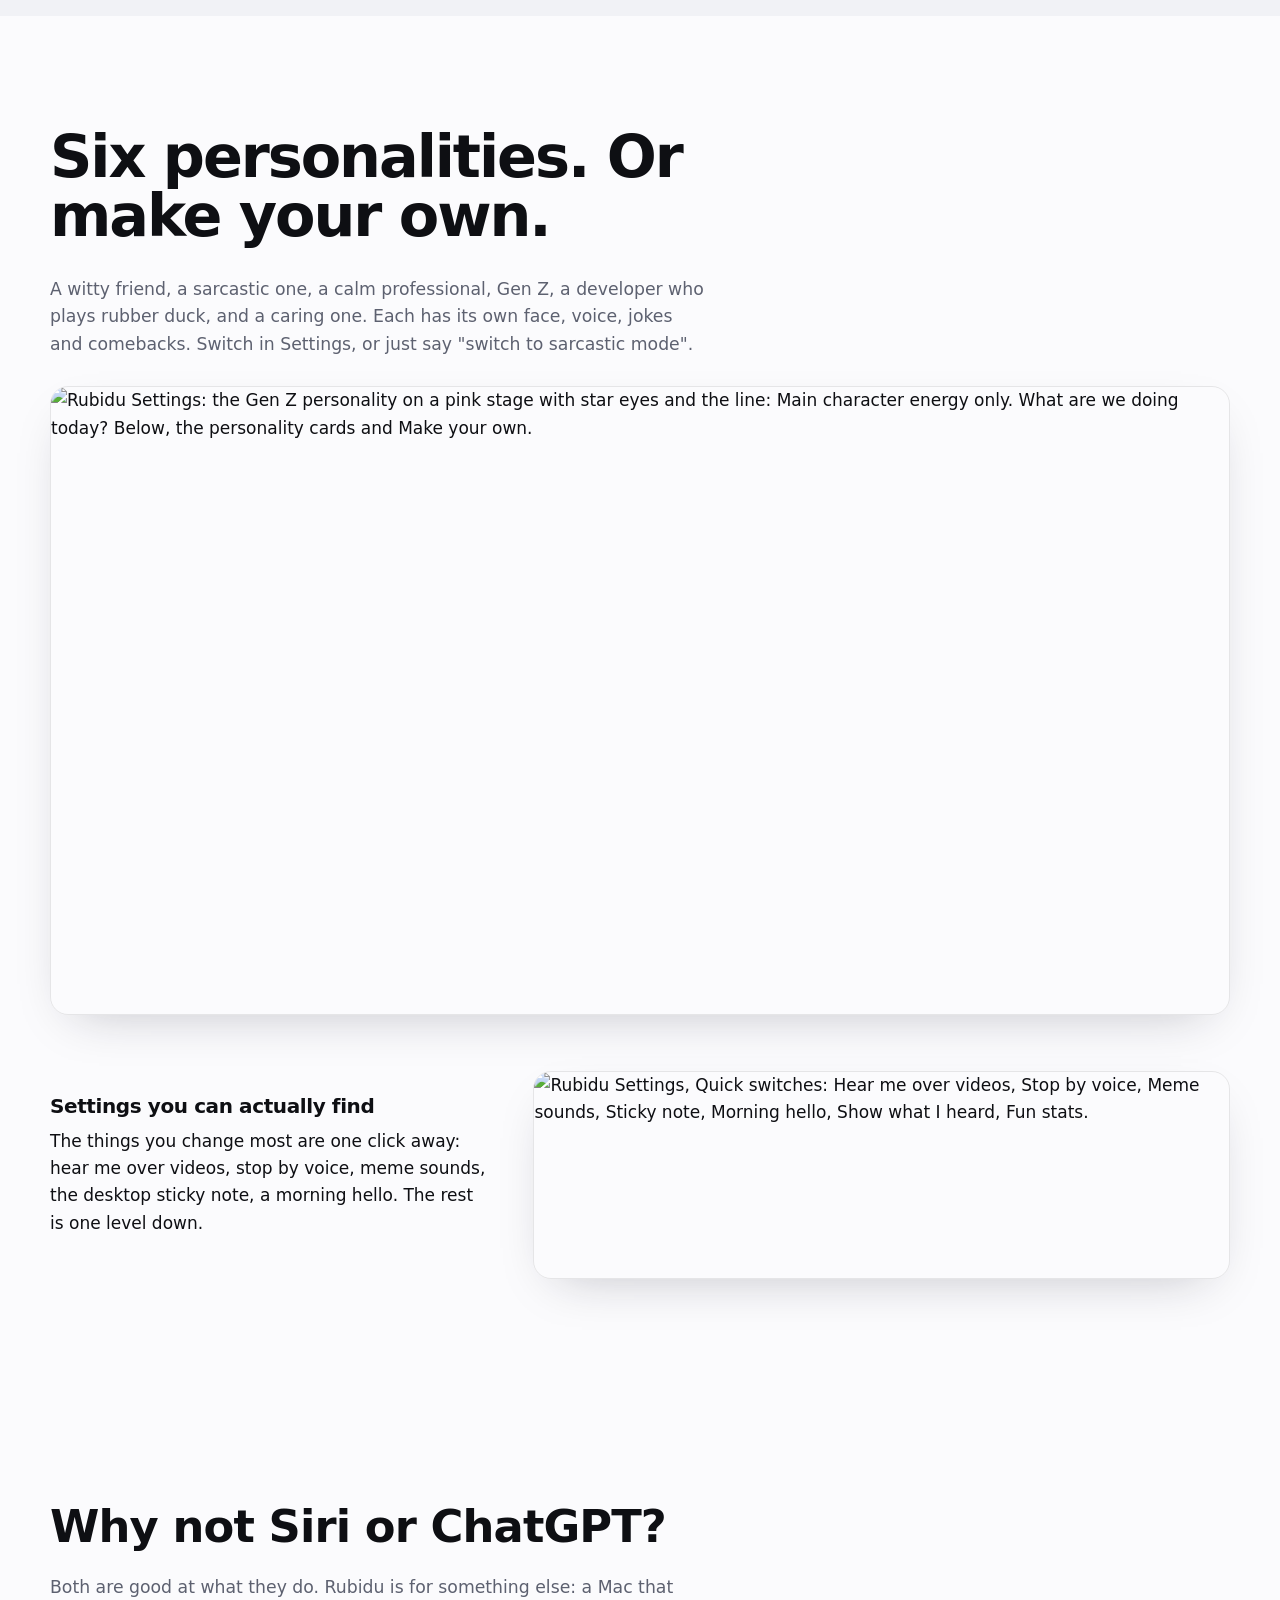
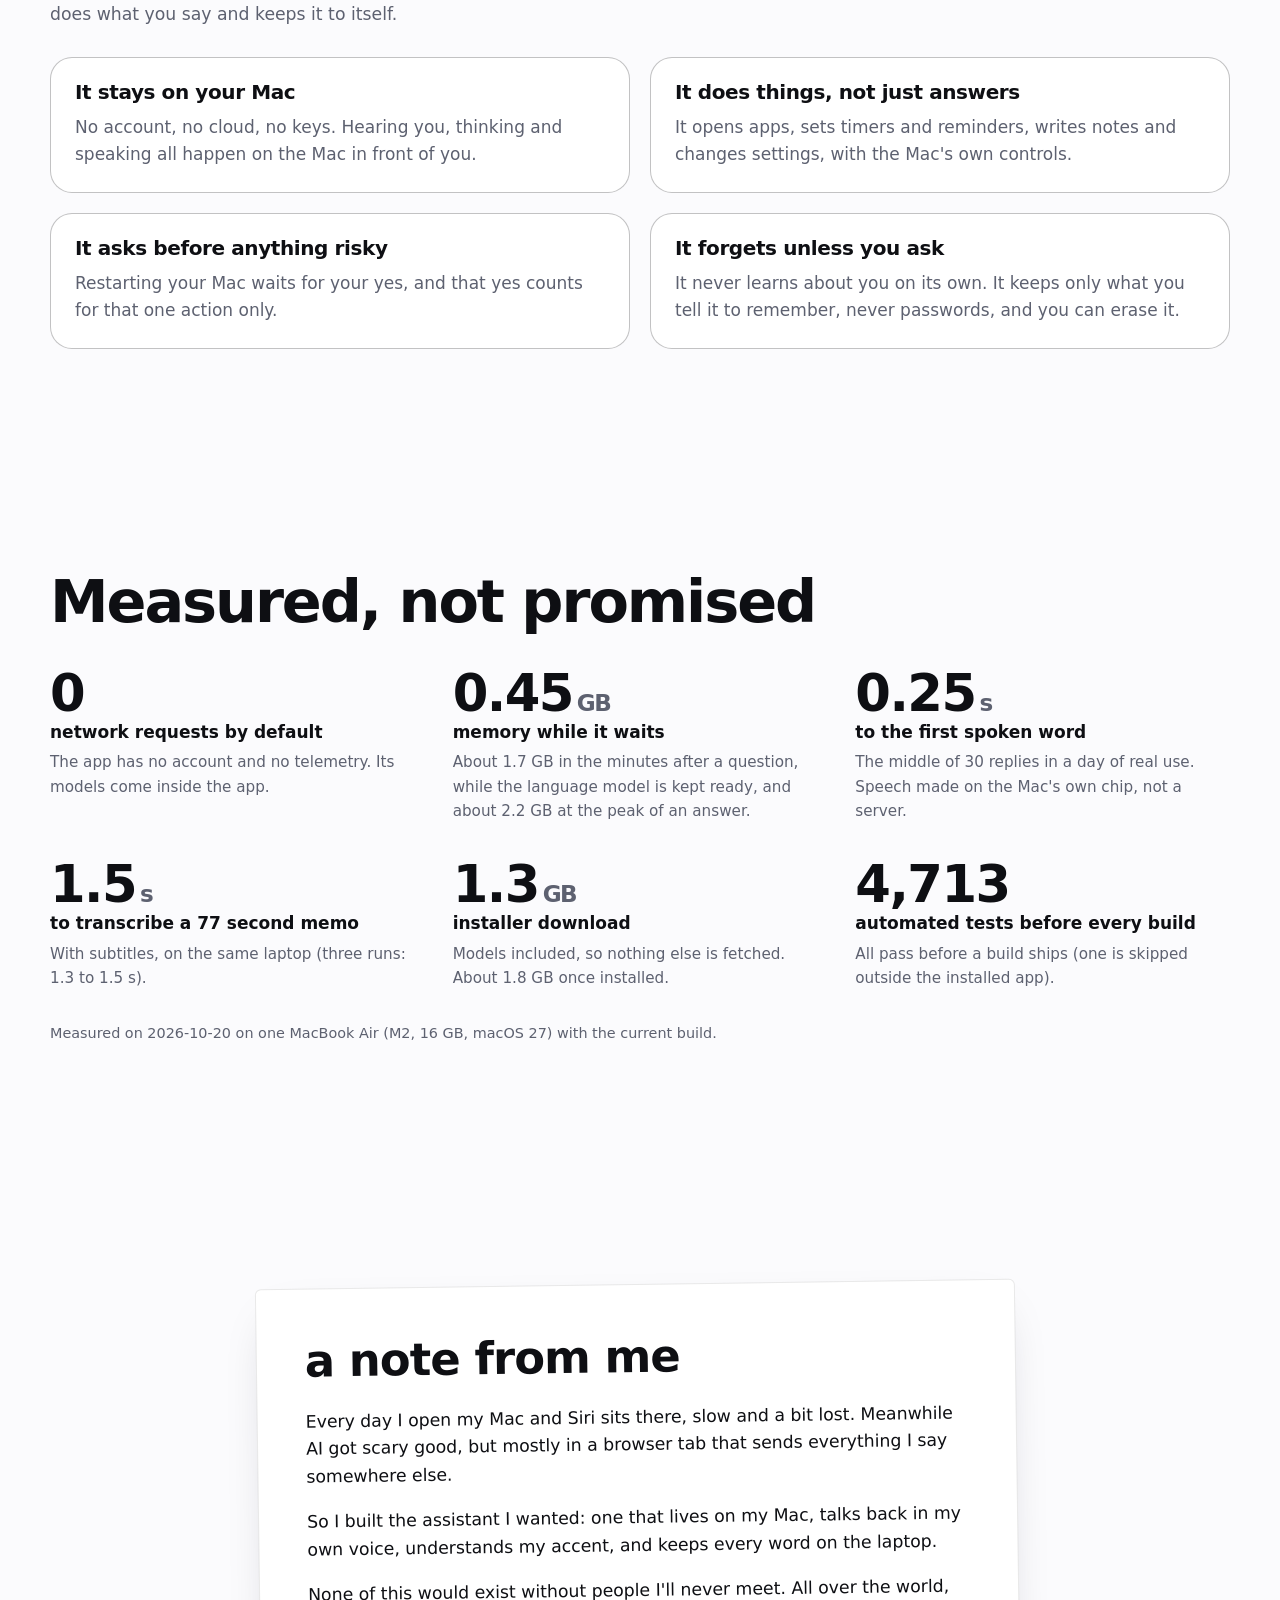
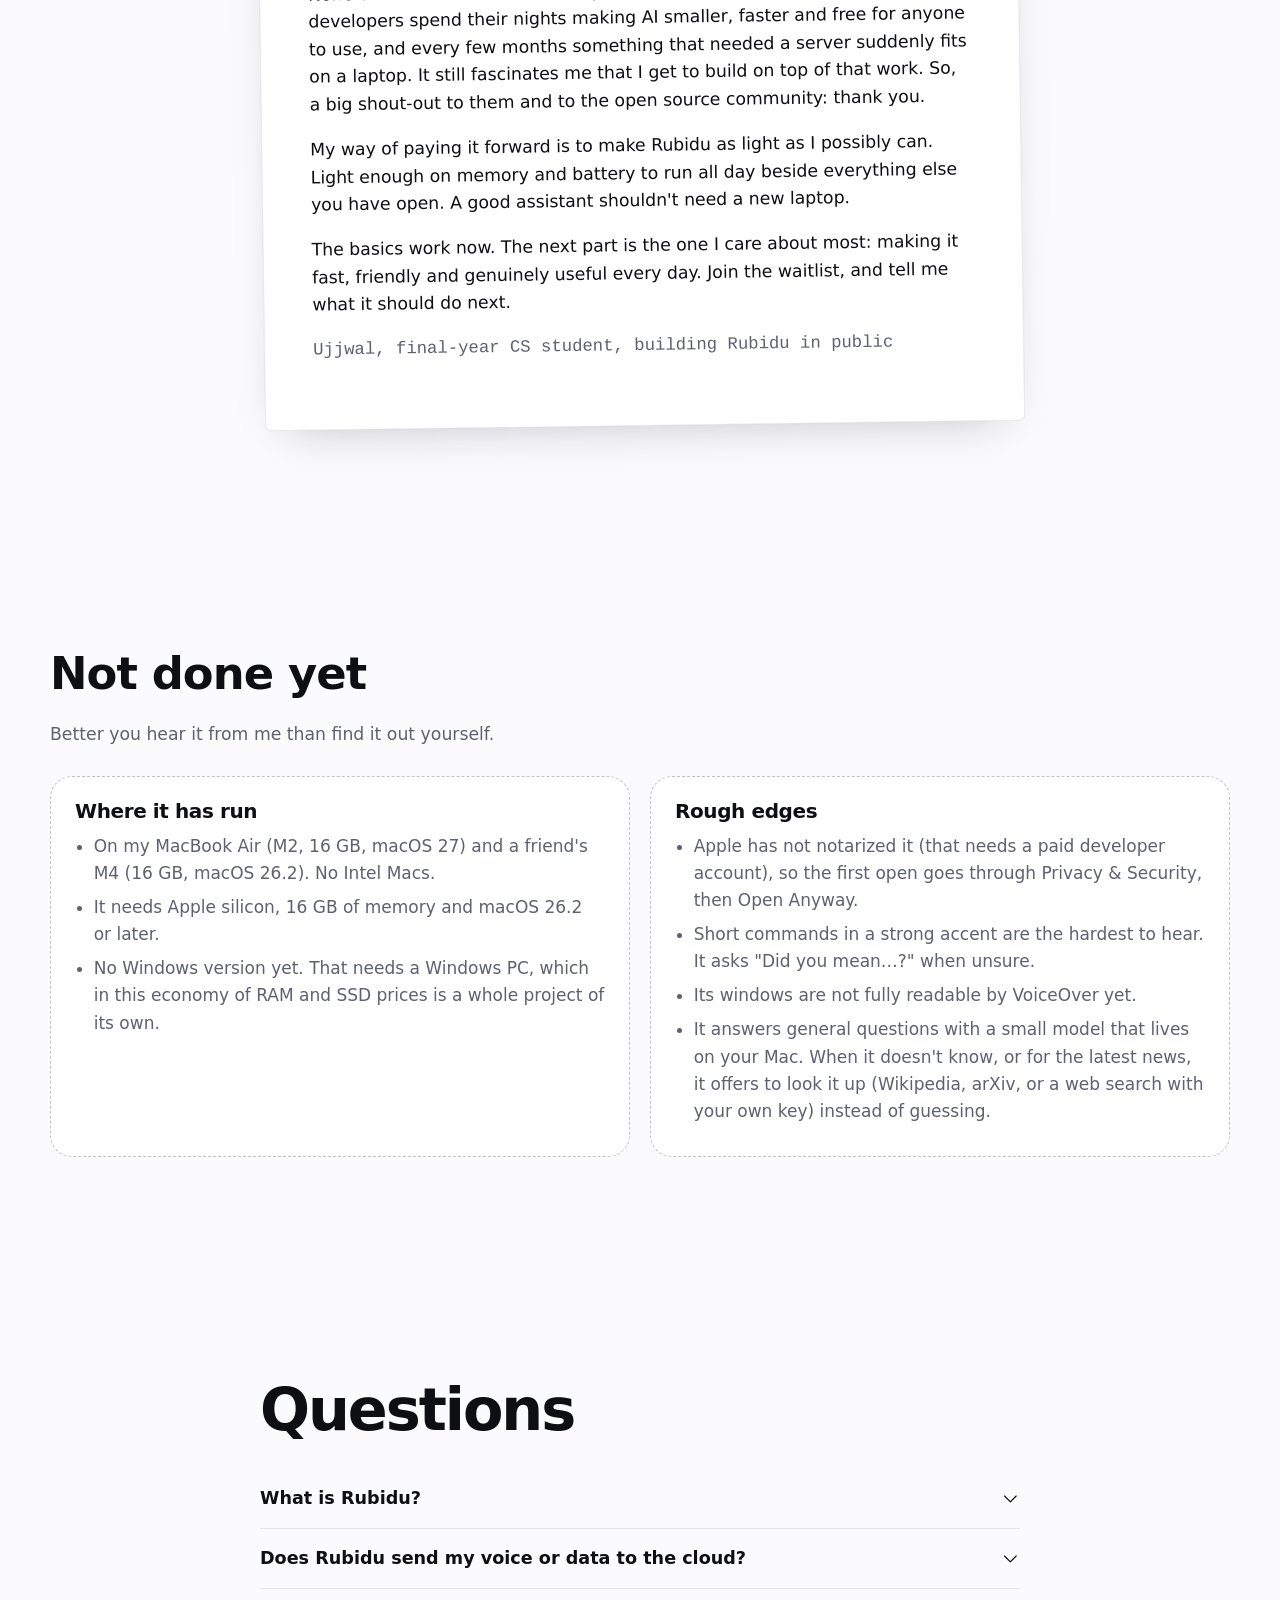
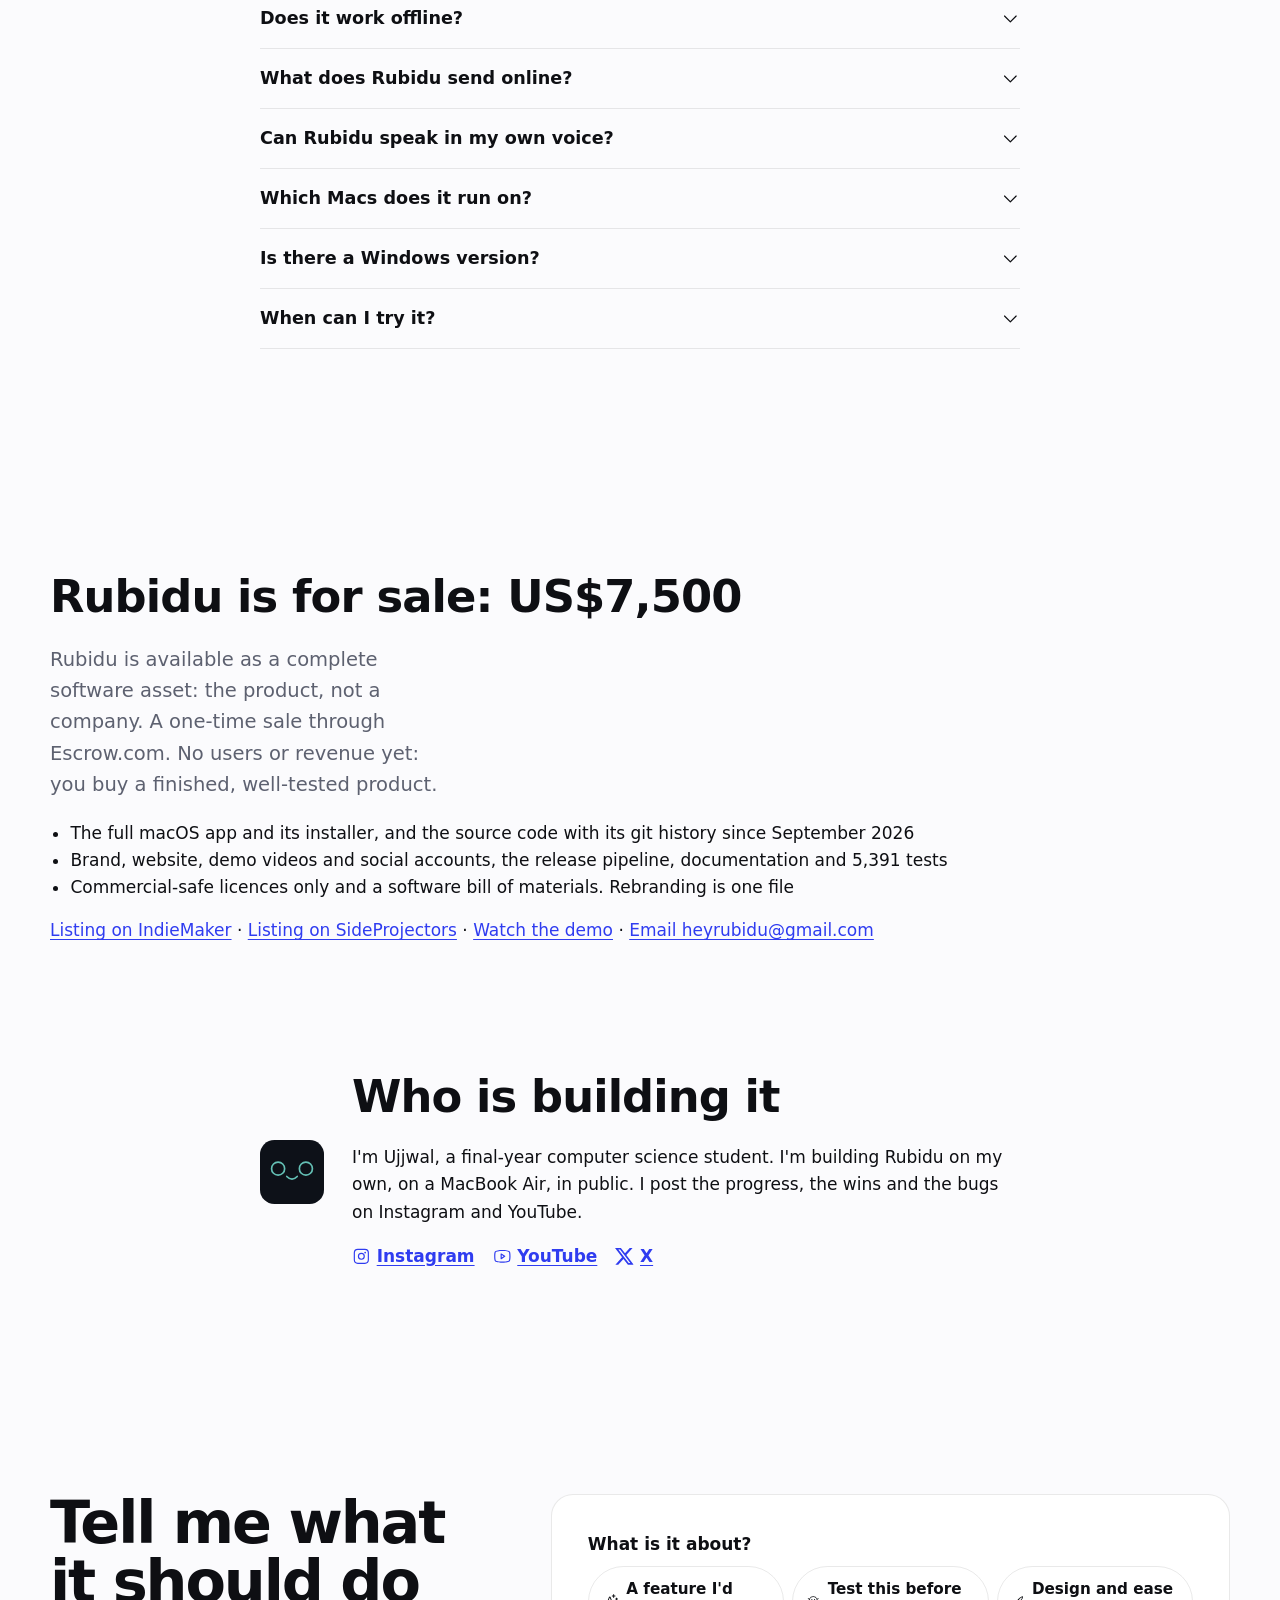
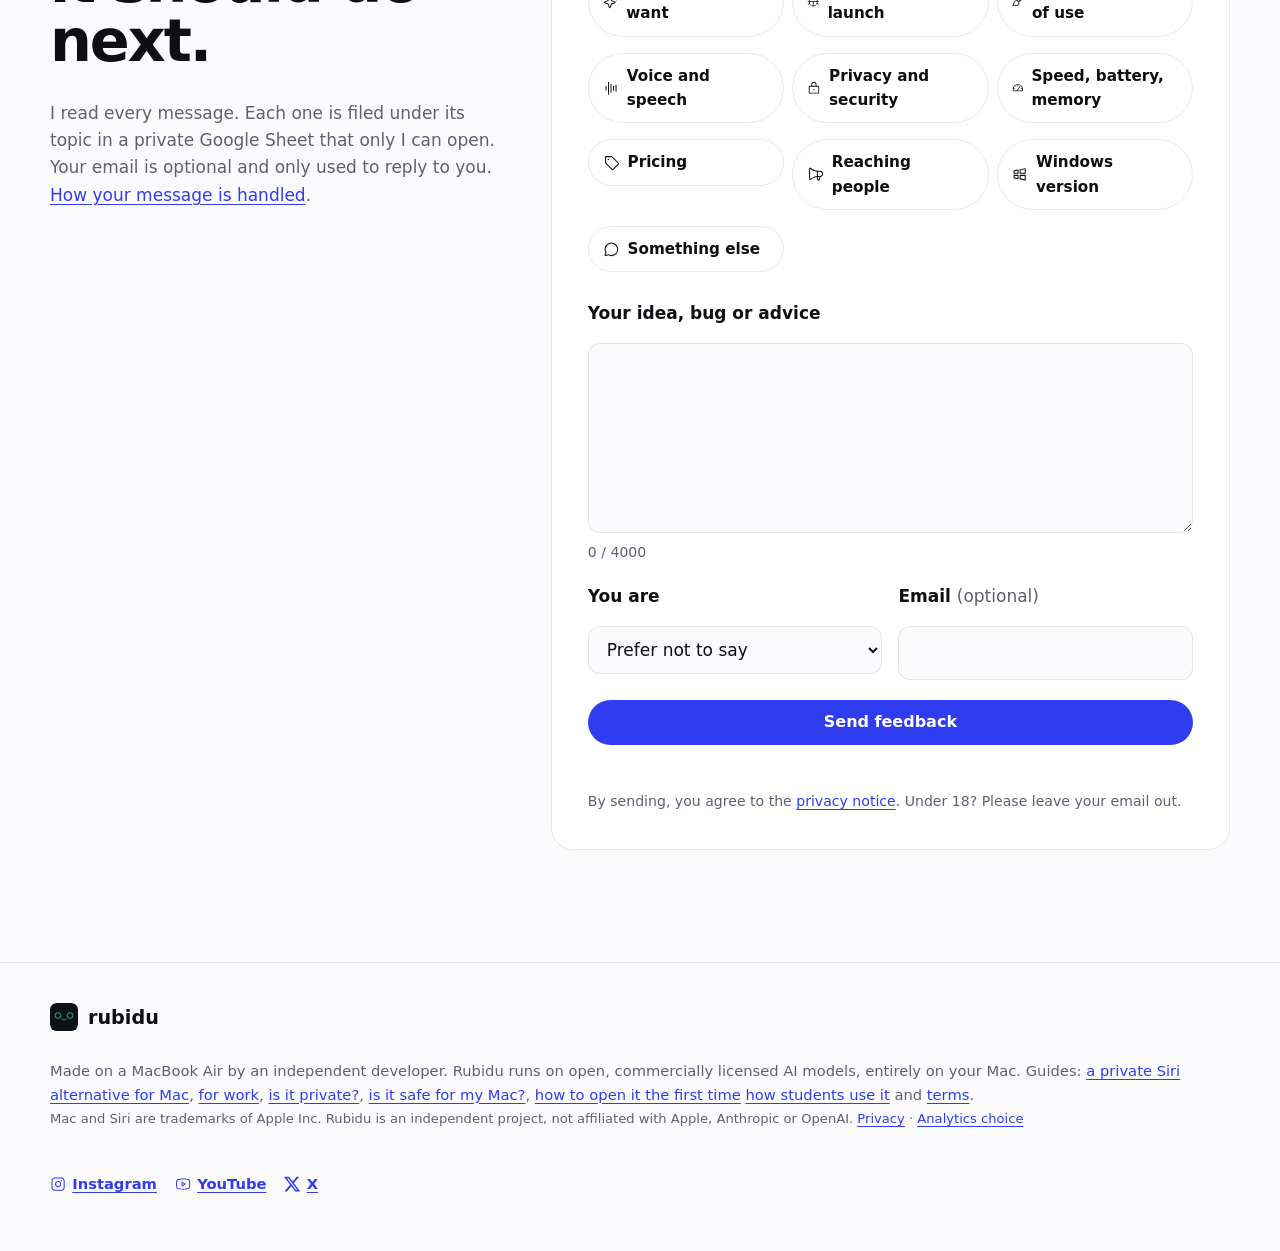
==== commit 35947350: "Money and trackers, subscriptions, windows and more on the feature list" ====
--- a/index.html
+++ b/index.html
@@ -111,7 +111,7 @@
     <p class="bubble" aria-live="polite"><span class="who">you</span><span class="line">tell me a joke</span></p>
     <p class="desk-hint" aria-hidden="true">psst: drag the windows around</p>
   </div>
-  <div class="say" aria-label="Things people say to Rubidu"><ul class="say-track"><li>start a focus session</li><li>play next</li><li>read this to me</li><li>find my resume pdf</li><li>put buy milk on my sticky note</li><li>remind me to call mom at 7</li><li>roast my mac</li><li>transcribe this</li><li>what's 18% of 2340</li><li>open safari and search for flights to lisbon</li><li>quiz me on science</li><li>turn on dark mode</li><li>text dad I'm on my way</li><li>stop</li></ul><ul class="say-track" aria-hidden="true"><li>start a focus session</li><li>play next</li><li>read this to me</li><li>find my resume pdf</li><li>put buy milk on my sticky note</li><li>remind me to call mom at 7</li><li>roast my mac</li><li>transcribe this</li><li>what's 18% of 2340</li><li>open safari and search for flights to lisbon</li><li>quiz me on science</li><li>turn on dark mode</li><li>text dad I'm on my way</li><li>stop</li></ul></div>
+  <div class="say" aria-label="Things people say to Rubidu"><ul class="say-track"><li>start a focus session</li><li>play next</li><li>read this to me</li><li>find my resume pdf</li><li>put buy milk on my sticky note</li><li>remind me to call mom at 7</li><li>roast my mac</li><li>transcribe this</li><li>what's 18% of 2340</li><li>open safari and search for flights to lisbon</li><li>quiz me on science</li><li>turn on dark mode</li><li>text dad I'm on my way</li><li>spent 12 on lunch</li><li>how am I doing on my budget</li><li>netflix 15.99 every month</li><li>tile this left</li><li>stop</li></ul><ul class="say-track" aria-hidden="true"><li>start a focus session</li><li>play next</li><li>read this to me</li><li>find my resume pdf</li><li>put buy milk on my sticky note</li><li>remind me to call mom at 7</li><li>roast my mac</li><li>transcribe this</li><li>what's 18% of 2340</li><li>open safari and search for flights to lisbon</li><li>quiz me on science</li><li>turn on dark mode</li><li>text dad I'm on my way</li><li>spent 12 on lunch</li><li>how am I doing on my budget</li><li>netflix 15.99 every month</li><li>tile this left</li><li>stop</li></ul></div>
 </section>
 
 <section class="fill" id="what" aria-label="What Rubidu is">
@@ -237,7 +237,7 @@
       </article>
       <article class="job job-more reveal">
         <h3>And the small stuff</h3>
-        <ul class="chips"><li>Tic-tac-toe you can tap or talk</li><li>Study sessions and zen mode</li><li>A daily challenge</li><li>Checks facts on Wikipedia, if you let it</li><li>Focus sessions with a coach</li><li>A sticky note on your desktop</li><li>Six personalities, or your own</li><li>Quiz breaks</li><li>Find any file</li><li>Exact maths and units</li><li>Dark mode, Wi-Fi, Bluetooth, brightness</li><li>Stop by saying stop</li><li>Quiet replies on screen</li><li>Learns your routine, if you let it</li><li>Tuned to home and office</li><li>Say three things at once</li><li>See and forget what it knows</li></ul>
+        <ul class="chips"><li>Tic-tac-toe you can tap or talk</li><li>Study sessions and zen mode</li><li>A daily challenge</li><li>Checks facts on Wikipedia, if you let it</li><li>Focus sessions with a coach</li><li>A sticky note on your desktop</li><li>Six personalities, or your own</li><li>Quiz breaks</li><li>Find any file</li><li>Exact maths and units</li><li>Dark mode, Wi-Fi, Bluetooth, brightness</li><li>Stop by saying stop</li><li>Quiet replies on screen</li><li>Learns your routine, if you let it</li><li>Tuned to home and office</li><li>Say three things at once</li><li>See and forget what it knows</li><li>Spending and budgets, by voice</li><li>Subscriptions, reminded the day before</li><li>Converts currencies</li><li>Counts water, pages, workouts</li><li>Windows where you say</li><li>Learns your own phrases</li><li>Scripts into audio files</li></ul>
       </article>
     </div>
   </div>
